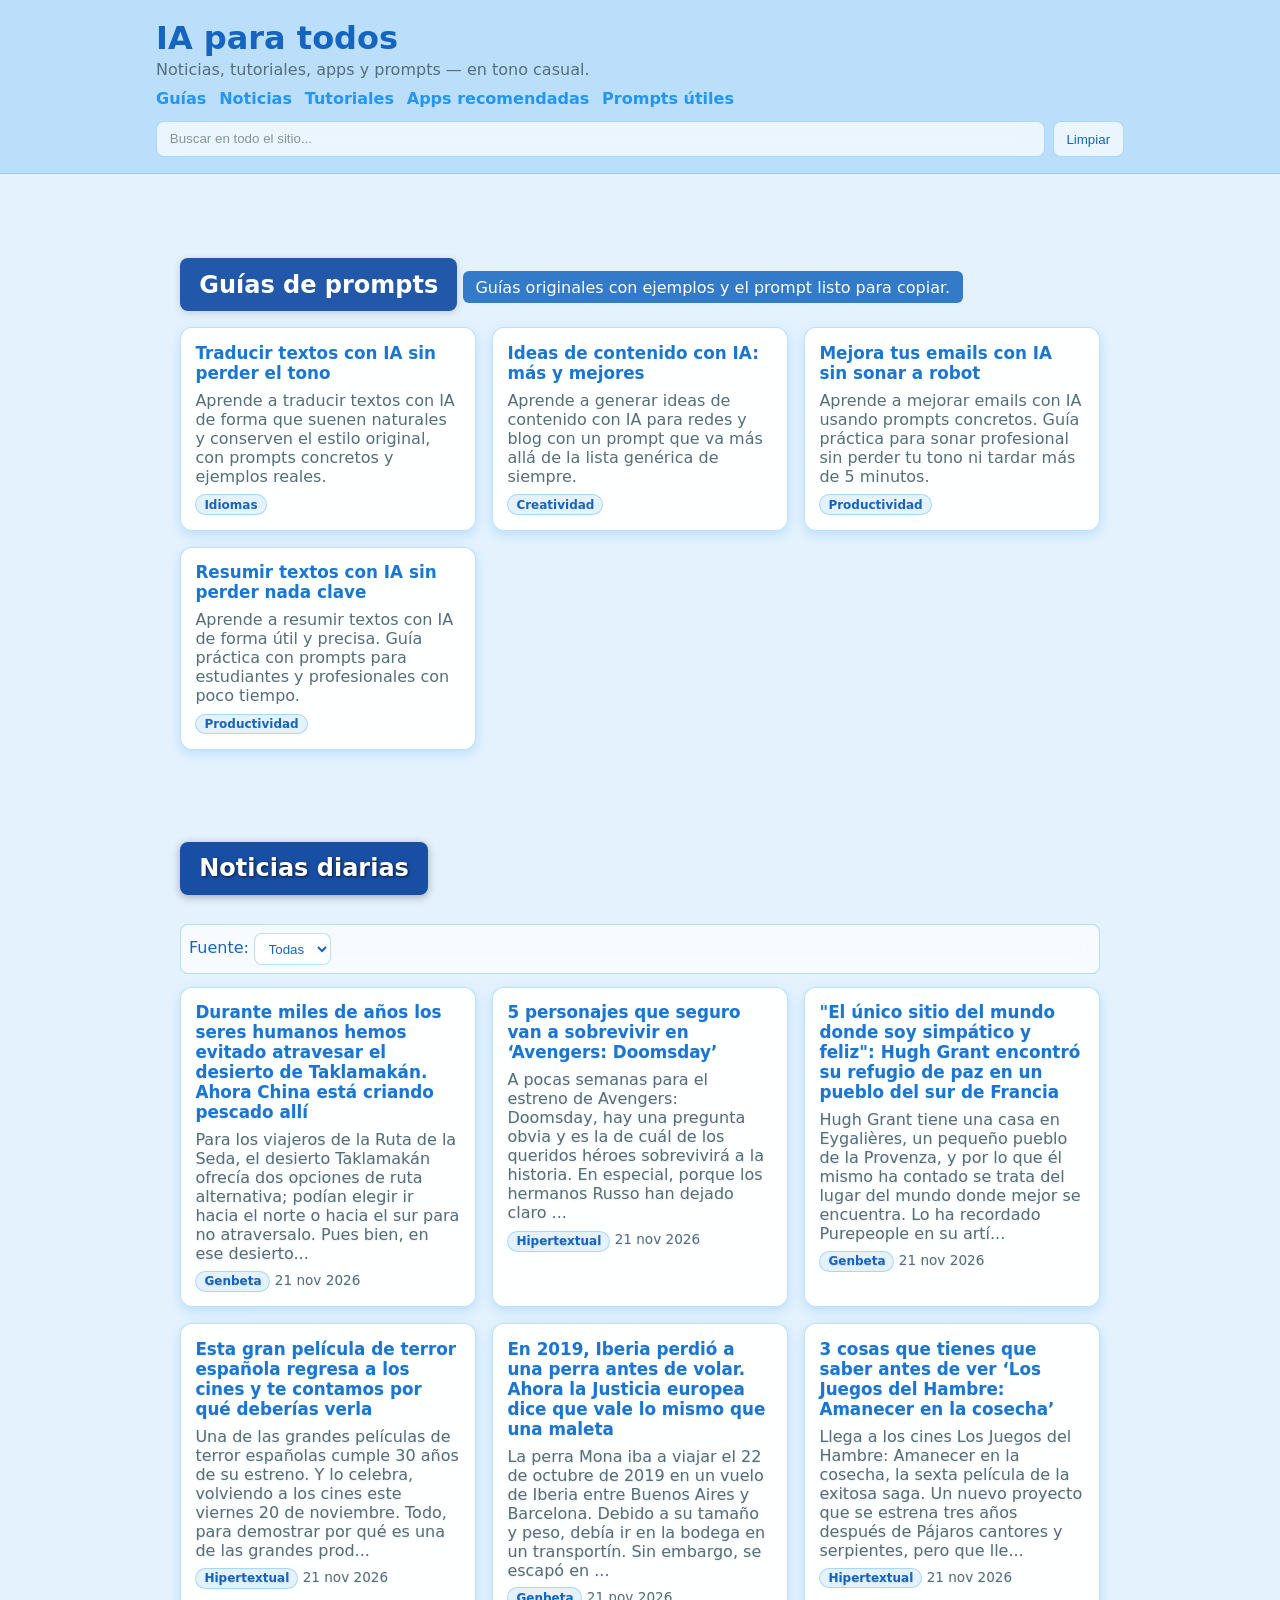
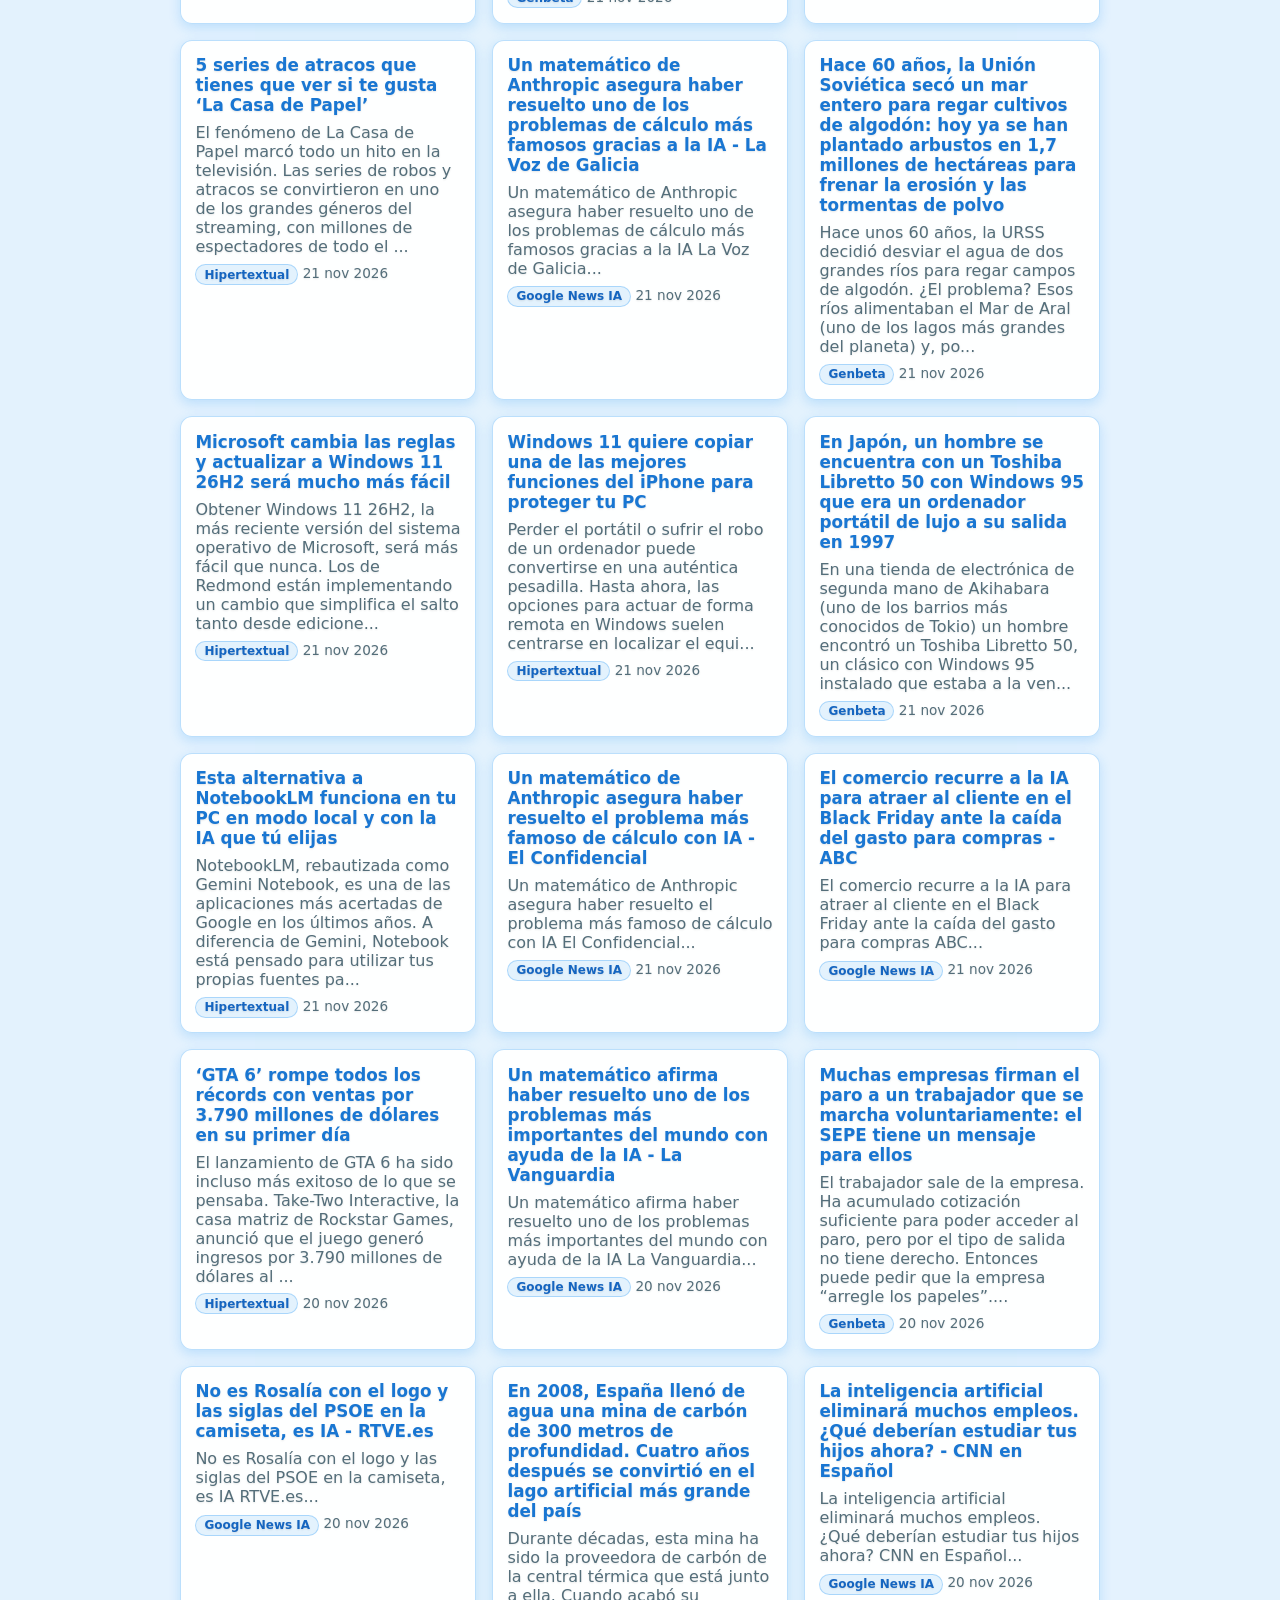
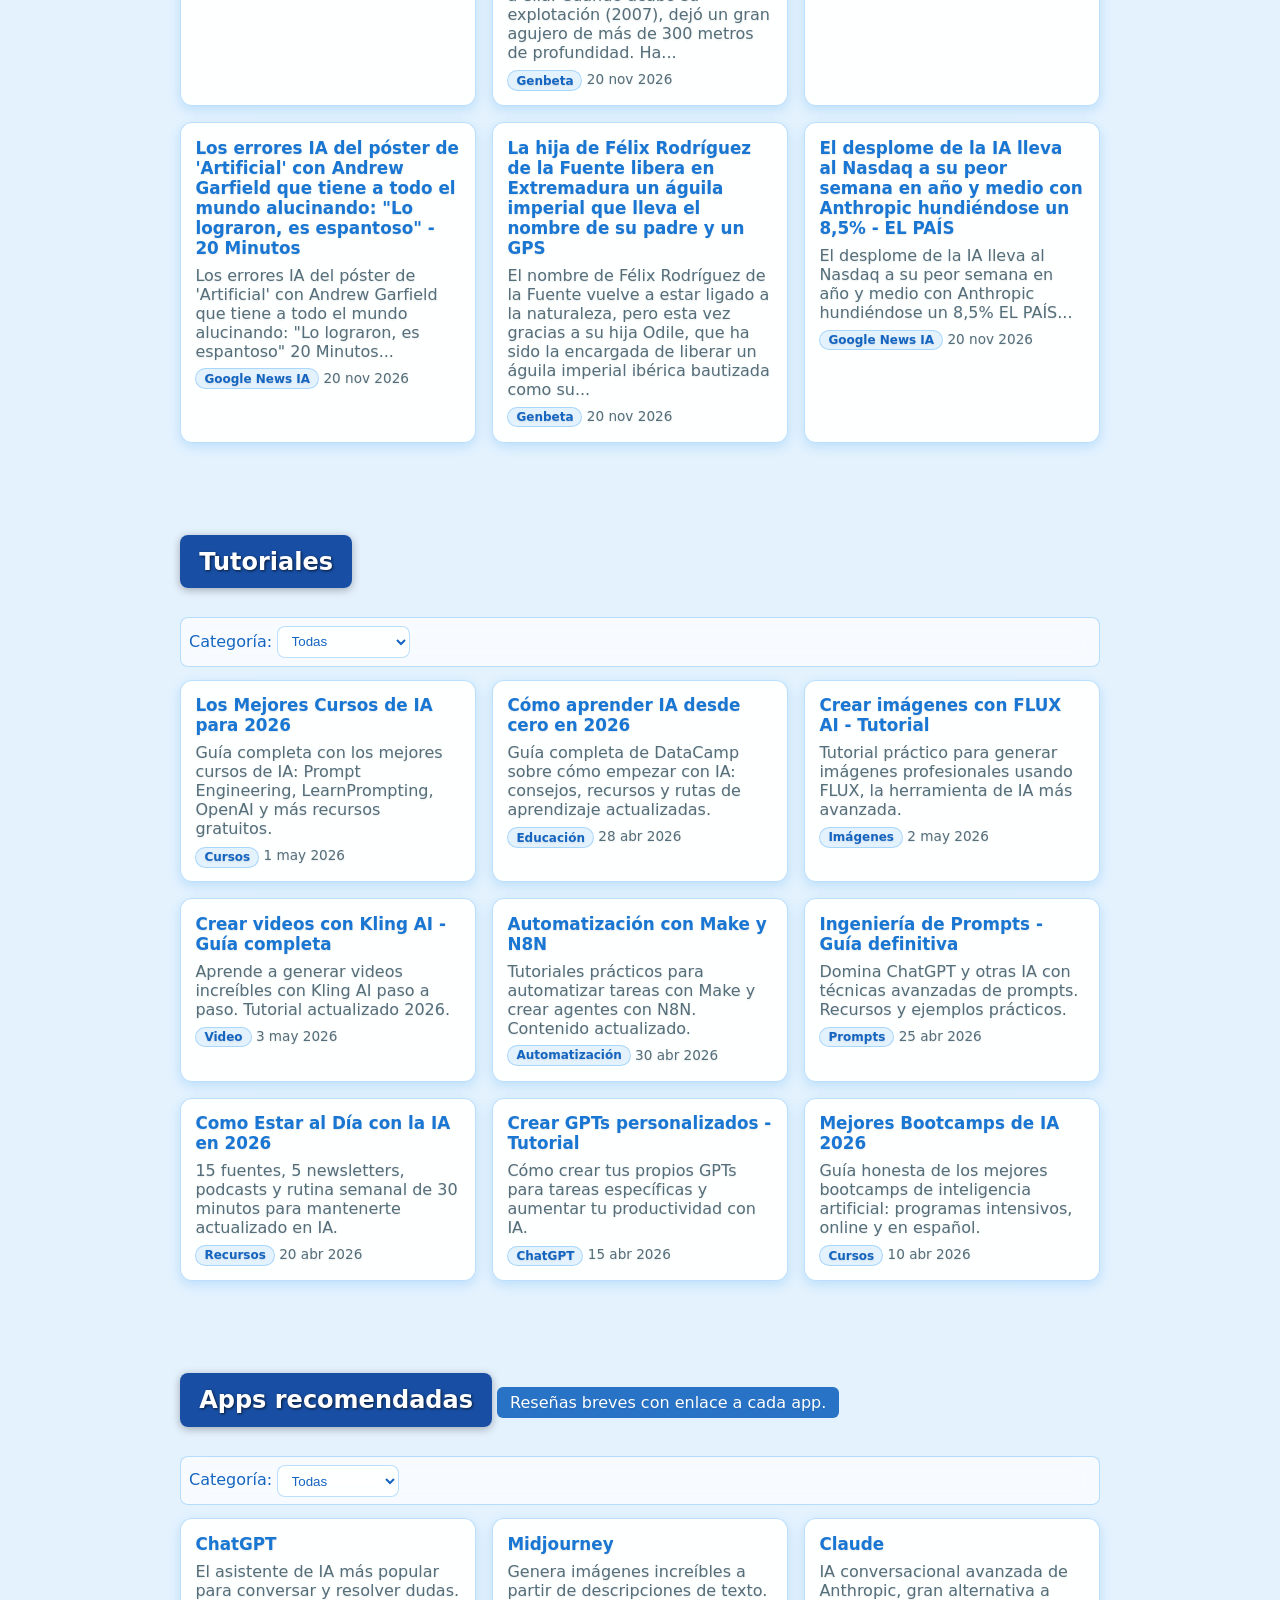
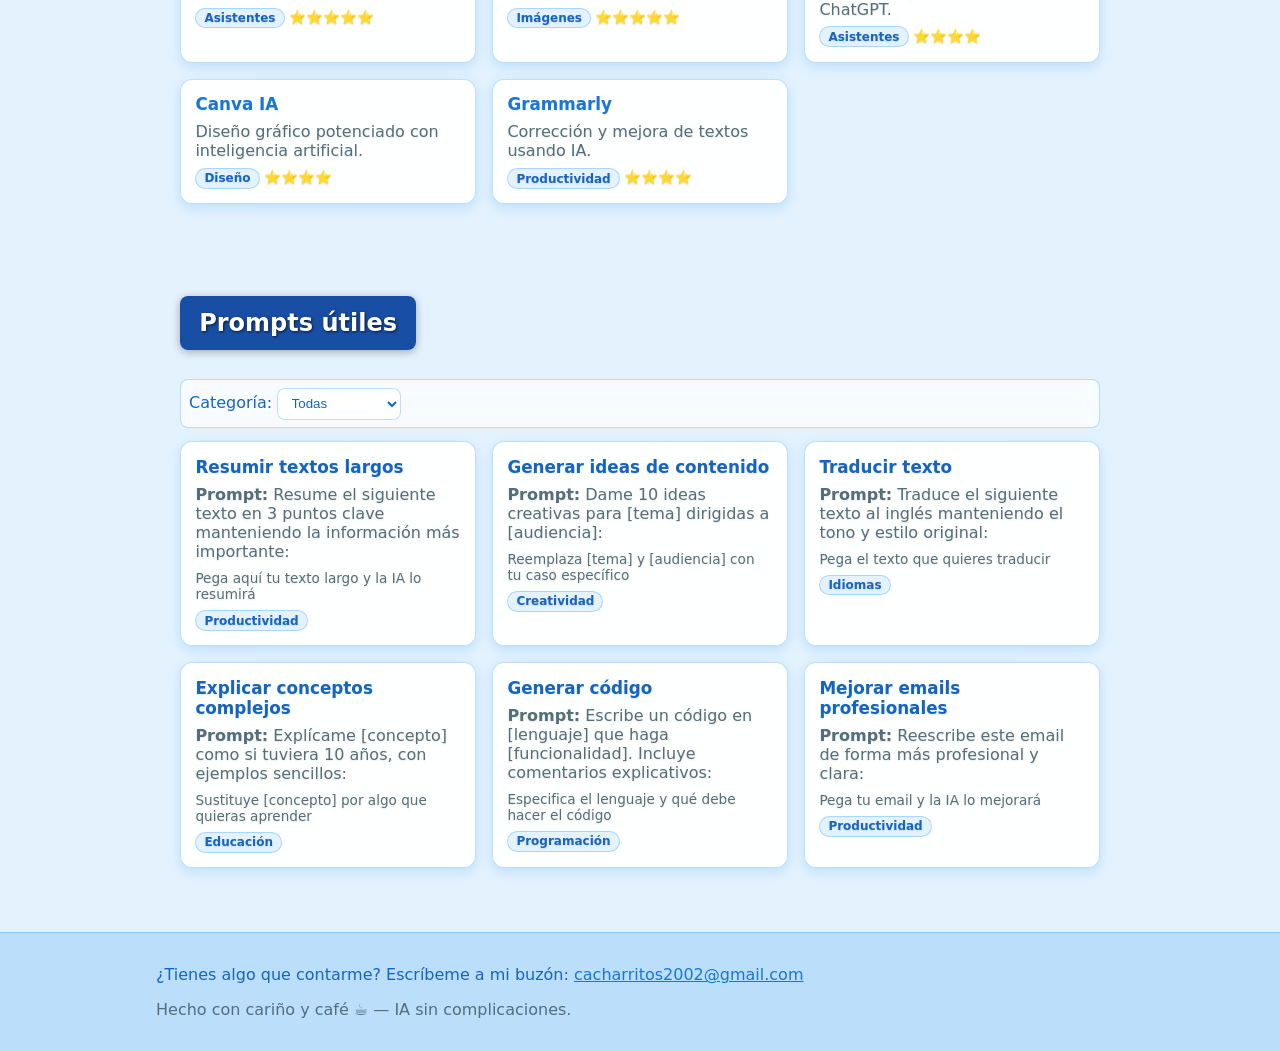
==== index.html @ 6cb1ea9c "Nueva guía: Traducir textos con IA sin perder el tono" ====
<!doctype html>
<html lang="es">
<head>
  <!-- Google Tag Manager -->
<script>(function(w,d,s,l,i){w[l]=w[l]||[];w[l].push({'gtm.start':
new Date().getTime(),event:'gtm.js'});var f=d.getElementsByTagName(s)[0],
j=d.createElement(s),dl=l!='dataLayer'?'&l='+l:'';j.async=true;j.src=
'https://www.googletagmanager.com/gtm.js?id='+i+dl;f.parentNode.insertBefore(j,f);
})(window,document,'script','dataLayer','GTM-KPVZG4K6');</script>
<!-- End Google Tag Manager -->
  <meta charset="utf-8" />
  <meta name="viewport" content="width=device-width, initial-scale=1" />
  <title>IA para todos - Blog de Inteligencia Artificial en Español</title>
  <meta name="description" content="Blog casual sobre inteligencia artificial: noticias diarias, tutoriales, apps recomendadas y prompts útiles." />
  
  <!-- Google Search Console Verification -->
  <meta name="google-site-verification" content="1O-IidhhVSYSEeV0llSPJgWtnR8bxfCqAcCt4KDGb24" />
  
  <!-- SEO Meta Tags -->
  <meta name="keywords" content="inteligencia artificial, IA, ChatGPT, tutoriales IA, noticias AI, prompts, machine learning, apps IA" />
  <meta name="author" content="IA para todos" />
  <meta name="robots" content="index, follow" />
  <link rel="canonical" href="https://iaforall.netlify.app/" />
  
  <!-- Structured Data (Schema.org) -->
  <script type="application/ld+json">
  {
    "@context": "https://schema.org",
    "@type": "Blog",
    "name": "IA para todos",
    "description": "Blog sobre inteligencia artificial con noticias diarias, tutoriales, apps recomendadas y prompts útiles.",
    "url": "https://iaforall.netlify.app/",
    "publisher": {
      "@type": "Organization",
      "name": "IA para todos"
    },
    "inLanguage": "es"
  }
  </script>
  
  <!-- Preconnect to external resources -->
  <link rel="preconnect" href="https://api.rss2json.com" />
  <link rel="preconnect" href="https://images.unsplash.com" />
  
  <!-- Open Graph / Facebook -->
  <meta property="og:type" content="website" />
  <meta property="og:url" content="https://iaforall.netlify.app/" />
  <meta property="og:title" content="IA para todos - Blog sobre Inteligencia Artificial" />
  <meta property="og:description" content="Noticias diarias, tutoriales, apps recomendadas y prompts útiles sobre IA. Todo en un tono casual y fácil de entender." />
  <meta property="og:image" content="https://iaforall.netlify.app/og-image.jpg" />
  <meta property="og:locale" content="es_ES" />
  <meta property="og:site_name" content="IA para todos" />
  
  <!-- Twitter -->
  <meta name="twitter:card" content="summary_large_image" />
  <meta name="twitter:url" content="https://iaforall.netlify.app/" />
  <meta name="twitter:title" content="IA para todos - Blog sobre Inteligencia Artificial" />
  <meta name="twitter:description" content="Noticias diarias, tutoriales, apps recomendadas y prompts útiles sobre IA. Todo en un tono casual y fácil de entender." />
  <meta name="twitter:image" content="https://iaforall.netlify.app/og-image.jpg" />
  
  <!-- Favicon -->
  <link rel="icon" type="image/svg+xml" href="data:image/svg+xml,<svg xmlns='http://www.w3.org/2000/svg' viewBox='0 0 100 100'><text y='.9em' font-size='90'>🤖</text></svg>" />
  
  <!-- Sitemap -->
  <link rel="sitemap" type="application/xml" href="/sitemap.xml" />
  
  <link rel="stylesheet" href="styles.css" />
  <!-- GUIAS:STYLE -->
  <style>
    #guias { padding: 1.5rem; border-radius: 12px; background: rgba(227, 242, 253, 0.85); }
    #guias h2 { position: relative; z-index: 2; margin-bottom: 1rem; }
    #guias .section-note { position: relative; z-index: 3; }
    #guias .card-list { position: relative; z-index: 3; }
    #guias .card { background: rgba(255, 255, 255, 0.95); border: 1px solid rgba(33, 150, 243, 0.3); box-shadow: 0 4px 12px rgba(33, 150, 243, 0.2); border-radius: 12px; padding: 0.9rem; display: flex; flex-direction: column; gap: 0.4rem; }
    #guias .card h3 { margin: 0; font-size: 1.05rem; }
    #guias .card p { margin: 0.1rem 0; color: var(--muted); }
    #guias .card a { color: var(--link); text-decoration: none; }
    #guias .card a:hover { text-decoration: underline; }
  </style>
</head>
<body>
  <!-- Google Tag Manager (noscript) -->
<noscript><iframe src="https://www.googletagmanager.com/ns.html?id=GTM-KPVZG4K6"
height="0" width="0" style="display:none;visibility:hidden"></iframe></noscript>
<!-- End Google Tag Manager (noscript) -->
  <header class="site-header">
    <div class="container">
      <h1>IA para todos</h1>
      <p class="tagline">Noticias, tutoriales, apps y prompts — en tono casual.</p>
      <nav class="nav">
        <!-- GUIAS_NAV:START -->
<a href="#guias">Guías</a>
        <!-- GUIAS_NAV:END -->
        <a href="#noticias">Noticias</a>
        <a href="#tutoriales">Tutoriales</a>
        <a href="#apps">Apps recomendadas</a>
        <a href="#prompts">Prompts útiles</a>
      </nav>
      <div class="tools">
        <input id="searchInput" type="search" placeholder="Buscar en todo el sitio..." aria-label="Buscar" />
        <button id="clearSearch" title="Limpiar búsqueda">Limpiar</button>
      </div>
    </div>
  </header>

  <main class="container" itemscope itemtype="https://schema.org/Blog">
    <!-- GUIAS:START -->
    <section id="guias" aria-labelledby="guias-title">
      <h2 id="guias-title">Guías de prompts</h2>
      <p class="section-note">Guías originales con ejemplos y el prompt listo para copiar.</p>
      <ul id="guiasList" class="card-list">
        <li class="card">
          <h3><a href="/prompts/traducir-textos-con-ia-manteniendo-el-tono/">Traducir textos con IA sin perder el tono</a></h3>
          <p>Aprende a traducir textos con IA de forma que suenen naturales y conserven el estilo original, con prompts concretos y ejemplos reales.</p>
          <div class="meta"><span class="badge">Idiomas</span></div>
        </li>
        <li class="card">
          <h3><a href="/prompts/ideas-de-contenido-con-ia/">Ideas de contenido con IA: más y mejores</a></h3>
          <p>Aprende a generar ideas de contenido con IA para redes y blog con un prompt que va más allá de la lista genérica de siempre.</p>
          <div class="meta"><span class="badge">Creatividad</span></div>
        </li>
        <li class="card">
          <h3><a href="/prompts/mejorar-emails-profesionales-con-ia/">Mejora tus emails con IA sin sonar a robot</a></h3>
          <p>Aprende a mejorar emails con IA usando prompts concretos. Guía práctica para sonar profesional sin perder tu tono ni tardar más de 5 minutos.</p>
          <div class="meta"><span class="badge">Productividad</span></div>
        </li>
        <li class="card">
          <h3><a href="/prompts/resumir-textos-largos-con-ia/">Resumir textos con IA sin perder nada clave</a></h3>
          <p>Aprende a resumir textos con IA de forma útil y precisa. Guía práctica con prompts para estudiantes y profesionales con poco tiempo.</p>
          <div class="meta"><span class="badge">Productividad</span></div>
        </li>
      </ul>
    </section>
    <!-- GUIAS:END -->
    <section id="noticias" aria-labelledby="news-title" itemprop="blogPost" itemscope itemtype="https://schema.org/BlogPosting">
      <h2 id="news-title" itemprop="name">Noticias diarias</h2>
      <div class="filters">
        <label>
          Fuente:
          <select id="newsSourceFilter">
            <option value="">Todas</option>
          </select>
        </label>
      </div>
      <ul id="newsList" class="card-list" aria-live="polite" itemprop="articleBody">
        <!-- PRERENDER:news:START -->
        <li class="card">
          <h3><a href="https://www.genbeta.com/internacional/durante-miles-anos-seres-humanos-hemos-evitado-atravesar-desierto-taklamakan-ahora-china-esta-criando-pescado-alli" target="_blank" rel="noopener">Durante miles de años los seres humanos hemos evitado atravesar el desierto de Taklamakán. Ahora China está criando pescado allí </a></h3>
          <p>Para los viajeros de la Ruta de la Seda, el desierto Taklamakán ofrecía dos opciones de ruta alternativa; podían elegir ir hacia el norte o hacia el sur para no atraversalo. Pues bien, en ese desierto...</p>
          <div class="meta">
            <span class="badge">Genbeta</span>
            <time datetime="2026-11-21T14:00:30.000Z">21 nov 2026</time>
          </div>
        </li>
        <li class="card">
          <h3><a href="https://hipertextual.com/cine-television/5-personajes-que-seguro-van-a-sobrevivir-en-avengers-doomsday/" target="_blank" rel="noopener">5 personajes que seguro van a sobrevivir en ‘Avengers: Doomsday’</a></h3>
          <p>A pocas semanas para el estreno de Avengers: Doomsday, hay una pregunta obvia y es la de cuál de los queridos héroes sobrevivirá a la historia. En especial, porque los hermanos Russo han dejado claro ...</p>
          <div class="meta">
            <span class="badge">Hipertextual</span>
            <time datetime="2026-11-21T14:00:00.000Z">21 nov 2026</time>
          </div>
        </li>
        <li class="card">
          <h3><a href="https://www.genbeta.com/actualidad/unico-sitio-mundo-donde-soy-simpatico-feliz-hugh-grant-encontro-su-refugio-paz-pueblo-sur-francia" target="_blank" rel="noopener">&quot;El único sitio del mundo donde soy simpático y feliz&quot;: Hugh Grant encontró su refugio de paz en un pueblo del sur de Francia </a></h3>
          <p>Hugh Grant tiene una casa en Eygalières, un pequeño pueblo de la Provenza, y por lo que él mismo ha contado se trata del lugar del mundo donde mejor se encuentra. Lo ha recordado Purepeople en su artí...</p>
          <div class="meta">
            <span class="badge">Genbeta</span>
            <time datetime="2026-11-21T13:00:30.000Z">21 nov 2026</time>
          </div>
        </li>
        <li class="card">
          <h3><a href="https://hipertextual.com/cine-television/esta-gran-pelicula-de-terror-espanola-regresa-a-los-cines-y-te-contamos-por-que-deberias-verla/" target="_blank" rel="noopener">Esta gran película de terror española regresa a los cines y te contamos por qué deberías verla</a></h3>
          <p>Una de las grandes películas de terror españolas cumple 30 años de su estreno. Y lo celebra, volviendo a los cines este viernes 20 de noviembre. Todo, para demostrar por qué es una de las grandes prod...</p>
          <div class="meta">
            <span class="badge">Hipertextual</span>
            <time datetime="2026-11-21T13:00:00.000Z">21 nov 2026</time>
          </div>
        </li>
        <li class="card">
          <h3><a href="https://www.genbeta.com/espana/2019-iberia-perdio-a-perra-antes-volar-ahora-justicia-europea-dice-que-vale-maleta" target="_blank" rel="noopener">En 2019, Iberia perdió a una perra antes de volar. Ahora la Justicia europea dice que vale lo mismo que una maleta </a></h3>
          <p>La perra Mona iba a viajar el 22 de octubre de 2019 en un vuelo de Iberia entre Buenos Aires y Barcelona. Debido a su tamaño y peso, debía ir en la bodega en un transportín. Sin embargo, se escapó en ...</p>
          <div class="meta">
            <span class="badge">Genbeta</span>
            <time datetime="2026-11-21T12:00:27.000Z">21 nov 2026</time>
          </div>
        </li>
        <li class="card">
          <h3><a href="https://hipertextual.com/cine-television/3-cosas-que-tienes-que-saber-antes-de-ver-los-juegos-del-hambre-amanecer-en-la-cosecha/" target="_blank" rel="noopener">3 cosas que tienes que saber antes de ver ‘Los Juegos del Hambre: Amanecer en la cosecha’</a></h3>
          <p>Llega a los cines Los Juegos del Hambre: Amanecer en la cosecha, la sexta película de la exitosa saga. Un nuevo proyecto que se estrena tres años después de Pájaros cantores y serpientes, pero que lle...</p>
          <div class="meta">
            <span class="badge">Hipertextual</span>
            <time datetime="2026-11-21T12:00:00.000Z">21 nov 2026</time>
          </div>
        </li>
        <li class="card">
          <h3><a href="https://hipertextual.com/cine-television/5-series-de-atracos-que-tienes-que-ver-si-te-gusta-la-casa-de-papel/" target="_blank" rel="noopener">5 series de atracos que tienes que ver si te gusta ‘La Casa de Papel’</a></h3>
          <p>El fenómeno de La Casa de Papel marcó todo un hito en la televisión. Las series de robos y atracos se convirtieron en uno de los grandes géneros del streaming, con millones de espectadores de todo el ...</p>
          <div class="meta">
            <span class="badge">Hipertextual</span>
            <time datetime="2026-11-21T11:00:00.000Z">21 nov 2026</time>
          </div>
        </li>
        <li class="card">
          <h3><a href="https://news.google.com/rss/articles/[base64]?oc=5" target="_blank" rel="noopener">Un matemático de Anthropic asegura haber resuelto uno de los problemas de cálculo más famosos gracias a la IA - La Voz de Galicia</a></h3>
          <p>Un matemático de Anthropic asegura haber resuelto uno de los problemas de cálculo más famosos gracias a la IA La Voz de Galicia...</p>
          <div class="meta">
            <span class="badge">Google News IA</span>
            <time datetime="2026-11-21T10:12:58.000Z">21 nov 2026</time>
          </div>
        </li>
        <li class="card">
          <h3><a href="https://www.genbeta.com/actualidad/hace-60-anos-union-sovietica-seco-mar-entero-para-regar-cultivos-algodon-hoy-se-han-plantado-arbustos-1-7-millones-hectareas-para-frenar-erosion-tormentas-polvo" target="_blank" rel="noopener">Hace 60 años, la Unión Soviética secó un mar entero para regar cultivos de algodón: hoy ya se han plantado arbustos en 1,7 millones de hectáreas para frenar la erosión y las tormentas de polvo </a></h3>
          <p>Hace unos 60 años, la URSS decidió desviar el agua de dos grandes ríos para regar campos de algodón. ¿El problema? Esos ríos alimentaban el Mar de Aral (uno de los lagos más grandes del planeta) y, po...</p>
          <div class="meta">
            <span class="badge">Genbeta</span>
            <time datetime="2026-11-21T10:02:22.000Z">21 nov 2026</time>
          </div>
        </li>
        <li class="card">
          <h3><a href="https://hipertextual.com/software/actualizar-windows-11-26h2-mucho-mas-facil/" target="_blank" rel="noopener">Microsoft cambia las reglas y actualizar a Windows 11 26H2 será mucho más fácil</a></h3>
          <p>Obtener Windows 11 26H2, la más reciente versión del sistema operativo de Microsoft, será más fácil que nunca. Los de Redmond están implementando un cambio que simplifica el salto tanto desde edicione...</p>
          <div class="meta">
            <span class="badge">Hipertextual</span>
            <time datetime="2026-11-21T10:00:00.000Z">21 nov 2026</time>
          </div>
        </li>
        <li class="card">
          <h3><a href="https://hipertextual.com/software/windows-11-copia-funcion-iphone-bloqueo-remoto-pc/" target="_blank" rel="noopener">Windows 11 quiere copiar una de las mejores funciones del iPhone para proteger tu PC</a></h3>
          <p>Perder el portátil o sufrir el robo de un ordenador puede convertirse en una auténtica pesadilla. Hasta ahora, las opciones para actuar de forma remota en Windows suelen centrarse en localizar el equi...</p>
          <div class="meta">
            <span class="badge">Hipertextual</span>
            <time datetime="2026-11-21T09:00:00.000Z">21 nov 2026</time>
          </div>
        </li>
        <li class="card">
          <h3><a href="https://www.genbeta.com/windows/japon-hombre-se-encuentra-toshiba-libretto-50-windows-95-que-era-ordenador-portatil-lujo-a-su-salida-1997-1" target="_blank" rel="noopener">En Japón, un hombre se encuentra con un Toshiba Libretto 50 con Windows 95 que era un ordenador portátil de lujo a su salida en 1997 </a></h3>
          <p>En una tienda de electrónica de segunda mano de Akihabara (uno de los barrios más conocidos de Tokio) un hombre encontró un Toshiba Libretto 50, un clásico con Windows 95 instalado que estaba a la ven...</p>
          <div class="meta">
            <span class="badge">Genbeta</span>
            <time datetime="2026-11-21T08:00:26.000Z">21 nov 2026</time>
          </div>
        </li>
        <li class="card">
          <h3><a href="https://hipertextual.com/guias/surfsense-alternativa-modelos-ia-gemini-notebook-notebooklm/" target="_blank" rel="noopener">Esta alternativa a NotebookLM funciona en tu PC en modo local y con la IA que tú elijas</a></h3>
          <p>NotebookLM, rebautizada como Gemini Notebook, es una de las aplicaciones más acertadas de Google en los últimos años. A diferencia de Gemini, Notebook está pensado para utilizar tus propias fuentes pa...</p>
          <div class="meta">
            <span class="badge">Hipertextual</span>
            <time datetime="2026-11-21T08:00:00.000Z">21 nov 2026</time>
          </div>
        </li>
        <li class="card">
          <h3><a href="https://news.google.com/rss/articles/[base64]?oc=5" target="_blank" rel="noopener">Un matemático de Anthropic asegura haber resuelto el problema más famoso de cálculo con IA - El Confidencial</a></h3>
          <p>Un matemático de Anthropic asegura haber resuelto el problema más famoso de cálculo con IA El Confidencial...</p>
          <div class="meta">
            <span class="badge">Google News IA</span>
            <time datetime="2026-11-21T06:24:00.000Z">21 nov 2026</time>
          </div>
        </li>
        <li class="card">
          <h3><a href="https://news.google.com/rss/articles/[base64]?oc=5" target="_blank" rel="noopener">El comercio recurre a la IA para atraer al cliente en el Black Friday ante la caída del gasto para compras - ABC</a></h3>
          <p>El comercio recurre a la IA para atraer al cliente en el Black Friday ante la caída del gasto para compras ABC...</p>
          <div class="meta">
            <span class="badge">Google News IA</span>
            <time datetime="2026-11-21T01:19:42.000Z">21 nov 2026</time>
          </div>
        </li>
        <li class="card">
          <h3><a href="https://hipertextual.com/videojuegos/cifras-oficiales-ventas-gta-6/" target="_blank" rel="noopener">‘GTA 6’ rompe todos los récords con ventas por 3.790 millones de dólares en su primer día</a></h3>
          <p>El lanzamiento de GTA 6 ha sido incluso más exitoso de lo que se pensaba. Take-Two Interactive, la casa matriz de Rockstar Games, anunció que el juego generó ingresos por 3.790 millones de dólares al ...</p>
          <div class="meta">
            <span class="badge">Hipertextual</span>
            <time datetime="2026-11-20T20:29:01.000Z">20 nov 2026</time>
          </div>
        </li>
        <li class="card">
          <h3><a href="https://news.google.com/rss/articles/[base64]?oc=5" target="_blank" rel="noopener">Un matemático afirma haber resuelto uno de los problemas más importantes del mundo con ayuda de la IA - La Vanguardia</a></h3>
          <p>Un matemático afirma haber resuelto uno de los problemas más importantes del mundo con ayuda de la IA La Vanguardia...</p>
          <div class="meta">
            <span class="badge">Google News IA</span>
            <time datetime="2026-11-20T19:04:51.000Z">20 nov 2026</time>
          </div>
        </li>
        <li class="card">
          <h3><a href="https://www.genbeta.com/laboral/muchas-empresas-firman-paro-a-trabajador-que-se-marcha-voluntariamente-sepe-tiene-mensaje-para-ellos" target="_blank" rel="noopener">Muchas empresas firman el paro a un trabajador que se marcha voluntariamente: el SEPE tiene un mensaje para ellos </a></h3>
          <p>El trabajador sale de la empresa. Ha acumulado cotización suficiente para poder acceder al paro, pero por el tipo de salida no tiene derecho. Entonces puede pedir que la empresa “arregle los papeles”....</p>
          <div class="meta">
            <span class="badge">Genbeta</span>
            <time datetime="2026-11-20T19:00:26.000Z">20 nov 2026</time>
          </div>
        </li>
        <li class="card">
          <h3><a href="https://news.google.com/rss/articles/[base64]?oc=5" target="_blank" rel="noopener">No es Rosalía con el logo y las siglas del PSOE en la camiseta, es IA - RTVE.es</a></h3>
          <p>No es Rosalía con el logo y las siglas del PSOE en la camiseta, es IA RTVE.es...</p>
          <div class="meta">
            <span class="badge">Google News IA</span>
            <time datetime="2026-11-20T17:07:15.000Z">20 nov 2026</time>
          </div>
        </li>
        <li class="card">
          <h3><a href="https://www.genbeta.com/espana/2008-espana-lleno-agua-mina-carbon-300-metros-profundidad-cuatro-anos-despues-se-convirtio-lago-artificial-grande-pais" target="_blank" rel="noopener">En 2008, España llenó de agua una mina de carbón de 300 metros de profundidad. Cuatro años después se convirtió en el lago artificial más grande del país </a></h3>
          <p>Durante décadas, esta mina ha sido la proveedora de carbón de la central térmica que está junto a ella. Cuando acabó su explotación (2007), dejó un gran agujero de más de 300 metros de profundidad. Ha...</p>
          <div class="meta">
            <span class="badge">Genbeta</span>
            <time datetime="2026-11-20T16:00:27.000Z">20 nov 2026</time>
          </div>
        </li>
        <li class="card">
          <h3><a href="https://news.google.com/rss/articles/[base64]?oc=5" target="_blank" rel="noopener">La inteligencia artificial eliminará muchos empleos. ¿Qué deberían estudiar tus hijos ahora? - CNN en Español</a></h3>
          <p>La inteligencia artificial eliminará muchos empleos. ¿Qué deberían estudiar tus hijos ahora? CNN en Español...</p>
          <div class="meta">
            <span class="badge">Google News IA</span>
            <time datetime="2026-11-20T15:53:00.000Z">20 nov 2026</time>
          </div>
        </li>
        <li class="card">
          <h3><a href="https://news.google.com/rss/articles/[base64]?oc=5" target="_blank" rel="noopener">Los errores IA del póster de 'Artificial' con Andrew Garfield que tiene a todo el mundo alucinando: &quot;Lo lograron, es espantoso&quot; - 20 Minutos</a></h3>
          <p>Los errores IA del póster de 'Artificial' con Andrew Garfield que tiene a todo el mundo alucinando: &quot;Lo lograron, es espantoso&quot; 20 Minutos...</p>
          <div class="meta">
            <span class="badge">Google News IA</span>
            <time datetime="2026-11-20T14:37:08.000Z">20 nov 2026</time>
          </div>
        </li>
        <li class="card">
          <h3><a href="https://www.genbeta.com/actualidad/hija-felix-rodriguez-fuente-libera-extremadura-aguila-imperial-que-lleva-nombre-su-padre-gps" target="_blank" rel="noopener">La hija de Félix Rodríguez de la Fuente libera en Extremadura un águila imperial que lleva el nombre de su padre y un GPS </a></h3>
          <p>El nombre de Félix Rodríguez de la Fuente vuelve a estar ligado a la naturaleza, pero esta vez gracias a su hija Odile, que ha sido la encargada de liberar un águila imperial ibérica bautizada como su...</p>
          <div class="meta">
            <span class="badge">Genbeta</span>
            <time datetime="2026-11-20T14:00:29.000Z">20 nov 2026</time>
          </div>
        </li>
        <li class="card">
          <h3><a href="https://news.google.com/rss/articles/[base64]?oc=5" target="_blank" rel="noopener">El desplome de la IA lleva al Nasdaq a su peor semana en año y medio con Anthropic hundiéndose un 8,5% - EL PAÍS</a></h3>
          <p>El desplome de la IA lleva al Nasdaq a su peor semana en año y medio con Anthropic hundiéndose un 8,5% EL PAÍS...</p>
          <div class="meta">
            <span class="badge">Google News IA</span>
            <time datetime="2026-11-20T13:01:44.000Z">20 nov 2026</time>
          </div>
        </li>
        <!-- PRERENDER:news:END -->
      </ul>
    </section>

    <section id="tutoriales" aria-labelledby="tutorials-title" itemprop="blogPost" itemscope itemtype="https://schema.org/BlogPosting">
      <h2 id="tutorials-title" itemprop="name">Tutoriales</h2>
      <div class="filters">
        <label>
          Categoría:
          <select id="tutorialCategorySelect">
            <option value="">Todas</option>
          </select>
        </label>
      </div>
      <ul id="tutorialsList" class="card-list" itemprop="articleBody">
        <!-- PRERENDER:tutorials:START -->
        <li class="card">
          <h3><a href="https://www.youtube.com/results?search_query=Kling+AI+tutorial+espa%C3%B1ol" target="_blank" rel="noopener">Crear videos con Kling AI - Guía completa</a></h3>
          <p>Aprende a generar videos increíbles con Kling AI paso a paso. Tutorial actualizado 2026.</p>
          <div class="meta">
            <span class="badge">Video</span>
            
            <time datetime="2026-05-03T00:00:00.000Z">3 may 2026</time>
          </div>
        </li>
        <li class="card">
          <h3><a href="https://www.youtube.com/results?search_query=FLUX+AI+tutorial+espa%C3%B1ol+2026" target="_blank" rel="noopener">Crear imágenes con FLUX AI - Tutorial</a></h3>
          <p>Tutorial práctico para generar imágenes profesionales usando FLUX, la herramienta de IA más avanzada.</p>
          <div class="meta">
            <span class="badge">Imágenes</span>
            
            <time datetime="2026-05-02T00:00:00.000Z">2 may 2026</time>
          </div>
        </li>
        <li class="card">
          <h3><a href="https://iamdgarcia.substack.com/p/los-mejores-cursos-de-ia-para-2026" target="_blank" rel="noopener">Los Mejores Cursos de IA para 2026</a></h3>
          <p>Guía completa con los mejores cursos de IA: Prompt Engineering, LearnPrompting, OpenAI y más recursos gratuitos.</p>
          <div class="meta">
            <span class="badge">Cursos</span>
            
            <time datetime="2026-05-01T00:00:00.000Z">1 may 2026</time>
          </div>
        </li>
        <li class="card">
          <h3><a href="https://www.youtube.com/results?search_query=Make+N8N+automatizaci%C3%B3n+IA+tutorial" target="_blank" rel="noopener">Automatización con Make y N8N</a></h3>
          <p>Tutoriales prácticos para automatizar tareas con Make y crear agentes con N8N. Contenido actualizado.</p>
          <div class="meta">
            <span class="badge">Automatización</span>
            
            <time datetime="2026-04-30T00:00:00.000Z">30 abr 2026</time>
          </div>
        </li>
        <li class="card">
          <h3><a href="https://www.datacamp.com/es/blog/how-to-learn-ai" target="_blank" rel="noopener">Cómo aprender IA desde cero en 2026</a></h3>
          <p>Guía completa de DataCamp sobre cómo empezar con IA: consejos, recursos y rutas de aprendizaje actualizadas.</p>
          <div class="meta">
            <span class="badge">Educación</span>
            
            <time datetime="2026-04-28T00:00:00.000Z">28 abr 2026</time>
          </div>
        </li>
        <li class="card">
          <h3><a href="https://www.youtube.com/results?search_query=prompt+engineering+avanzado+ChatGPT+2026" target="_blank" rel="noopener">Ingeniería de Prompts - Guía definitiva</a></h3>
          <p>Domina ChatGPT y otras IA con técnicas avanzadas de prompts. Recursos y ejemplos prácticos.</p>
          <div class="meta">
            <span class="badge">Prompts</span>
            
            <time datetime="2026-04-25T00:00:00.000Z">25 abr 2026</time>
          </div>
        </li>
        <li class="card">
          <h3><a href="https://www.freecodecamp.org/espanol/news/el-manual-de-la-ia-generativa-como-la-genai-impacta-en-los-negocios-y-la-innovacion/" target="_blank" rel="noopener">
                     El Manual de la IA generativa: Cómo la GenAI impacta en los negocios y la innovación 
                </a></h3>
          <p>La aparición de la Inteligencia Artificial Generativa (GenAI) está moldeando y revolucionando el futuro de la gestión de la innovación. Este manual se adentra en la investigación innovadora presentada...</p>
          <div class="meta">
            <span class="badge">
                         inteligencia artificial 
                    </span>
            <span class="badge">freeCodeCamp Español</span>
            <time datetime="2024-10-22T13:58:36.000Z">22 oct 2024</time>
          </div>
        </li>
        <li class="card">
          <h3><a href="https://www.freecodecamp.org/espanol/news/como-usar-github-copilot-para-convertirse-en-un-desarrollador-mas-feliz-y-mas-productivo/" target="_blank" rel="noopener">
                     Cómo usar GitHub Copilot para convertirte en un desarrollador más feliz y más productivo. 
                </a></h3>
          <p>Hay una gran cantidad de herramientas de inteligencia artificial (IA) para desarrolladores en el mercado, pero para mi GitHub Copilot se diferencia del resto por su usabilidad, integración limpia al I...</p>
          <div class="meta">
            <span class="badge">
                         inteligencia artificial 
                    </span>
            <span class="badge">freeCodeCamp Español</span>
            <time datetime="2024-03-29T00:44:18.000Z">29 mar 2024</time>
          </div>
        </li>
        <li class="card">
          <h3><a href="https://www.freecodecamp.org/espanol/news/como-construir-un-discord-ai-chatbot-que-habla-como-tu-personaje-favorito/" target="_blank" rel="noopener">
                     Cómo construir un chatbot de Discord con AI que hable como tu personaje favorito 
                </a></h3>
          <p>¿Te gustaría hablar con un chatbot que hable como tu personaje favorito, ficticio o no? ¡Construyamos uno! En caso de que hayas visto mi tutorial anterior sobre este tema, quédese conmigo, ya que esta...</p>
          <div class="meta">
            <span class="badge">
                         inteligencia artificial 
                    </span>
            <span class="badge">freeCodeCamp Español</span>
            <time datetime="2023-05-05T18:36:54.000Z">5 may 2023</time>
          </div>
        </li>
        <!-- PRERENDER:tutorials:END -->
      </ul>
    </section>

    <section id="apps" aria-labelledby="apps-title" itemprop="blogPost" itemscope itemtype="https://schema.org/BlogPosting">
      <h2 id="apps-title" itemprop="name">Apps recomendadas</h2>
      <p class="section-note" itemprop="description">Reseñas breves con enlace a cada app.</p>
      <div class="filters">
        <label>
          Categoría:
          <select id="appCategorySelect">
            <option value="">Todas</option>
          </select>
        </label>
      </div>
      <ul id="appsList" class="card-list" itemprop="articleBody">
        <!-- PRERENDER:apps:START -->
        <li class="card">
          <h3><a href="https://chat.openai.com" target="_blank" rel="noopener">ChatGPT</a></h3>
          <p>El asistente de IA más popular para conversar y resolver dudas.</p>
          <div class="meta">
            <span class="badge">Asistentes</span>
            <span>⭐⭐⭐⭐⭐</span>
          </div>
        </li>
        <li class="card">
          <h3><a href="https://www.midjourney.com" target="_blank" rel="noopener">Midjourney</a></h3>
          <p>Genera imágenes increíbles a partir de descripciones de texto.</p>
          <div class="meta">
            <span class="badge">Imágenes</span>
            <span>⭐⭐⭐⭐⭐</span>
          </div>
        </li>
        <li class="card">
          <h3><a href="https://claude.ai" target="_blank" rel="noopener">Claude</a></h3>
          <p>IA conversacional avanzada de Anthropic, gran alternativa a ChatGPT.</p>
          <div class="meta">
            <span class="badge">Asistentes</span>
            <span>⭐⭐⭐⭐</span>
          </div>
        </li>
        <li class="card">
          <h3><a href="https://www.canva.com" target="_blank" rel="noopener">Canva IA</a></h3>
          <p>Diseño gráfico potenciado con inteligencia artificial.</p>
          <div class="meta">
            <span class="badge">Diseño</span>
            <span>⭐⭐⭐⭐</span>
          </div>
        </li>
        <li class="card">
          <h3><a href="https://www.grammarly.com" target="_blank" rel="noopener">Grammarly</a></h3>
          <p>Corrección y mejora de textos usando IA.</p>
          <div class="meta">
            <span class="badge">Productividad</span>
            <span>⭐⭐⭐⭐</span>
          </div>
        </li>
        <!-- PRERENDER:apps:END -->
      </ul>
    </section>

    <section id="prompts" aria-labelledby="prompts-title" itemprop="blogPost" itemscope itemtype="https://schema.org/BlogPosting">
      <h2 id="prompts-title" itemprop="name">Prompts útiles</h2>
      <div class="filters">
        <label>
          Categoría:
          <select id="promptCategorySelect">
            <option value="">Todas</option>
          </select>
        </label>
      </div>
      <ul id="promptsList" class="card-list" itemprop="articleBody">
        <!-- PRERENDER:prompts:START -->
        <li class="card">
          <h3>Resumir textos largos</h3>
          <p><strong>Prompt:</strong> Resume el siguiente texto en 3 puntos clave manteniendo la información más importante:</p>
          <p class="meta">Pega aquí tu texto largo y la IA lo resumirá</p>
          <div class="meta">
            <span class="badge">Productividad</span>
          </div>
        </li>
        <li class="card">
          <h3>Generar ideas de contenido</h3>
          <p><strong>Prompt:</strong> Dame 10 ideas creativas para [tema] dirigidas a [audiencia]:</p>
          <p class="meta">Reemplaza [tema] y [audiencia] con tu caso específico</p>
          <div class="meta">
            <span class="badge">Creatividad</span>
          </div>
        </li>
        <li class="card">
          <h3>Traducir texto</h3>
          <p><strong>Prompt:</strong> Traduce el siguiente texto al inglés manteniendo el tono y estilo original:</p>
          <p class="meta">Pega el texto que quieres traducir</p>
          <div class="meta">
            <span class="badge">Idiomas</span>
          </div>
        </li>
        <li class="card">
          <h3>Explicar conceptos complejos</h3>
          <p><strong>Prompt:</strong> Explícame [concepto] como si tuviera 10 años, con ejemplos sencillos:</p>
          <p class="meta">Sustituye [concepto] por algo que quieras aprender</p>
          <div class="meta">
            <span class="badge">Educación</span>
          </div>
        </li>
        <li class="card">
          <h3>Generar código</h3>
          <p><strong>Prompt:</strong> Escribe un código en [lenguaje] que haga [funcionalidad]. Incluye comentarios explicativos:</p>
          <p class="meta">Especifica el lenguaje y qué debe hacer el código</p>
          <div class="meta">
            <span class="badge">Programación</span>
          </div>
        </li>
        <li class="card">
          <h3>Mejorar emails profesionales</h3>
          <p><strong>Prompt:</strong> Reescribe este email de forma más profesional y clara:</p>
          <p class="meta">Pega tu email y la IA lo mejorará</p>
          <div class="meta">
            <span class="badge">Productividad</span>
          </div>
        </li>
        <!-- PRERENDER:prompts:END -->
      </ul>
    </section>
  </main>

  <footer class="site-footer">
    <div class="container">
      <p>¿Tienes algo que contarme? Escríbeme a mi buzón:
        <a id="contactLink" href="mailto:cacharritos2002@gmail.com">cacharritos2002@gmail.com</a>
      </p>
      <p class="small">Hecho con cariño y café ☕️ — IA sin complicaciones.</p>
    </div>
  </footer>

  <script src="app.js"></script>
</body>
</html>
---- styles.css ----
* { box-sizing: border-box; }
:root {
  --bg: #e3f2fd;
  --card: #ffffff;
  --text: #1565c0;
  --muted: #546e7a;
  --accent: #2196f3;
  --link: #1976d2;
  --header-bg: #bbdefb;
  --input-bg: rgba(255, 255, 255, 0.7);
  --border: rgba(33, 150, 243, 0.3);
}
html, body { height: 100%; }
body {
  margin: 0;
  font-family: system-ui, -apple-system, Segoe UI, Roboto, Ubuntu, Cantarell, "Fira Sans", "Droid Sans", "Helvetica Neue", Arial, sans-serif;
  background: var(--bg);
  color: var(--text);
}
.container { max-width: 1000px; margin: 0 auto; padding: 1rem; }
.site-header { border-bottom: 1px solid var(--border); background: var(--header-bg); }
.site-header h1 { margin: 0.2rem 0; color: var(--text); }
.tagline { color: var(--muted); margin: 0.2rem 0 0.6rem; }
.nav { display: flex; gap: 0.8rem; flex-wrap: wrap; }
.nav a { color: var(--accent); text-decoration: none; font-weight: 600; }
.tools { margin-top: 0.8rem; display: flex; gap: 0.5rem; }
.tools input[type="search"] {
  flex: 1; padding: 0.6rem 0.8rem; border-radius: 8px; border: 1px solid var(--border); background: var(--input-bg); color: var(--text); backdrop-filter: blur(10px);
}
.tools input[type="search"]::placeholder { color: var(--muted); opacity: 0.7; }
.tools button { padding: 0.6rem 0.8rem; border-radius: 8px; border: 1px solid var(--border); background: var(--input-bg); color: var(--text); cursor: pointer; backdrop-filter: blur(10px); font-weight: 500; }
.tools button:hover { background: rgba(255, 255, 255, 0.9); border-color: var(--accent); }

main section { margin: 1.5rem 0; }
main section h2 {
  color: #ffffff;
  background: rgba(13, 71, 161, 0.9);
  padding: 0.8rem 1.2rem;
  border-radius: 8px;
  font-weight: 700;
  box-shadow: 0 2px 8px rgba(0, 0, 0, 0.15);
  display: inline-block;
}

/* Background images for sections */
#noticias { background-image: url('https://images.unsplash.com/photo-1677442135722-13271e88b04d?w=800&q=80'); background-size: cover; background-position: center; padding: 1.5rem; border-radius: 12px; }
#tutoriales { background-image: url('https://images.unsplash.com/photo-1555066931-4365d14bab8c?w=800&q=80'); background-size: cover; background-position: center; padding: 1.5rem; border-radius: 12px; }
#apps { background-image: url('https://images.unsplash.com/photo-1551288049-bebda4e38f4a?w=800&q=80'); background-size: cover; background-position: center; padding: 1.5rem; border-radius: 12px; }
#prompts { background-image: url('https://images.unsplash.com/photo-1611162617474-5b21e879e113?w=800&q=80'); background-size: cover; background-position: center; padding: 1.5rem; border-radius: 12px; }

/* Adjust section content to be readable over images */
#noticias .section-note, #noticias .filters, #noticias .card-list,
#tutoriales .section-note, #tutoriales .filters, #tutoriales .card-list,
#apps .section-note, #apps .filters, #apps .card-list,
#prompts .section-note, #prompts .filters, #prompts .card-list {
  position: relative;
  z-index: 1;
  background: transparent;
}

/* Ensure section titles are visible with better contrast */
#noticias h2, #tutoriales h2, #apps h2, #prompts h2 {
  position: relative;
  z-index: 2;
  color: #ffffff;
  background: rgba(13, 71, 161, 0.95);
  padding: 0.8rem 1.2rem;
  border-radius: 8px;
  font-weight: 700;
  box-shadow: 0 2px 8px rgba(0, 0, 0, 0.3);
  display: inline-block;
  margin-bottom: 1rem;
  text-shadow: 1px 1px 3px rgba(0, 0, 0, 0.7);
}

/* Add subtle text shadow to content for better readability */
#noticias p, #noticias h3, #noticias .meta,
#tutoriales p, #tutoriales h3, #tutoriales .meta,
#apps p, #apps h3, #apps .meta,
#prompts p, #prompts h3, #prompts .meta {
  text-shadow: 0 1px 2px rgba(0, 0, 0, 0.1);
  color: #333;
}

/* Section-specific card styles */
#noticias .card, #tutoriales .card, #apps .card, #prompts .card {
  background: rgba(255, 255, 255, 0.95);
  backdrop-filter: blur(10px);
  border: 1px solid rgba(33, 150, 243, 0.3);
  box-shadow: 0 4px 12px rgba(33, 150, 243, 0.2);
  border-radius: 12px;
  padding: 0.9rem;
  position: relative;
  z-index: 3;
  display: flex;
  flex-direction: column;
  gap: 0.4rem;
}

#noticias .card h3, #tutoriales .card h3, #apps .card h3, #prompts .card h3 {
  margin: 0;
  font-size: 1.05rem;
  color: var(--text);
}

#noticias .card p, #tutoriales .card p, #apps .card p, #prompts .card p {
  margin: 0.1rem 0;
  color: var(--muted);
}

#noticias .card .meta, #tutoriales .card .meta, #apps .card .meta, #prompts .card .meta {
  font-size: 0.85rem;
  color: var(--muted);
}

#noticias .card a, #tutoriales .card a, #apps .card a, #prompts .card a {
  color: var(--link);
  text-decoration: none;
}

#noticias .card a:hover, #tutoriales .card a:hover, #apps .card a:hover, #prompts .card a:hover {
  text-decoration: underline;
}

/* Remove any potential overlays */
#tutoriales::before, #prompts::before {
  display: none;
}

/* Ensure filters and notes have proper styling */
#noticias .filters, #tutoriales .filters, #apps .filters, #prompts .filters {
  position: relative;
  z-index: 3;
  background: rgba(255, 255, 255, 0.7);
  padding: 0.5rem;
  border-radius: 8px;
  border: 1px solid rgba(33, 150, 243, 0.3);
  backdrop-filter: blur(10px);
}

#noticias .section-note, #tutoriales .section-note, #apps .section-note, #prompts .section-note {
  position: relative;
  z-index: 3;
  background: rgba(21, 101, 192, 0.9);
  color: #ffffff;
  padding: 0.4rem 0.8rem;
  border-radius: 6px;
  margin-top: 0.5rem;
  font-weight: 500;
  display: inline-block;
}

main {
  background-image: url('https://images.unsplash.com/photo-1677442136019-21780ecad995?w=1920&q=80');
  background-size: cover;
  background-position: center;
  background-attachment: fixed;
  position: relative;
  min-height: 100vh;
}
main::before {
  content: '';
  position: absolute;
  top: 0;
  left: 0;
  width: 100%;
  height: 100%;
  background: rgba(227, 242, 253, 0.3);
  z-index: 0;
}
main .container {
  position: relative;
  z-index: 1;
}
.section-note { 
  color: #ffffff; 
  background: rgba(21, 101, 192, 0.85);
  padding: 0.4rem 0.8rem;
  border-radius: 6px;
  margin-top: 0.5rem;
  font-weight: 500;
  display: inline-block;
}
.filters { margin: 0.8rem 0; }
select { padding: 0.4rem 0.6rem; border-radius: 8px; border: 1px solid var(--border); background: var(--input-bg); color: var(--text); backdrop-filter: blur(10px); font-weight: 500; }
select option { background: #ffffff; color: var(--text); }

.card-list { list-style: none; padding: 0; margin: 0; display: grid; grid-template-columns: repeat(auto-fill, minmax(280px, 1fr)); gap: 1rem; }

.badge { display: inline-block; padding: 0.15rem 0.5rem; border-radius: 999px; background: #e3f2fd; border: 1px solid var(--border); color: var(--text); font-size: 0.75rem; font-weight: 600; }

.site-footer { border-top: 1px solid var(--border); background: var(--header-bg); }
.site-footer .small { color: var(--muted); }
.site-footer a { color: var(--link); }

@media (prefers-color-scheme: light) {
  /* Light mode is now the default */
}
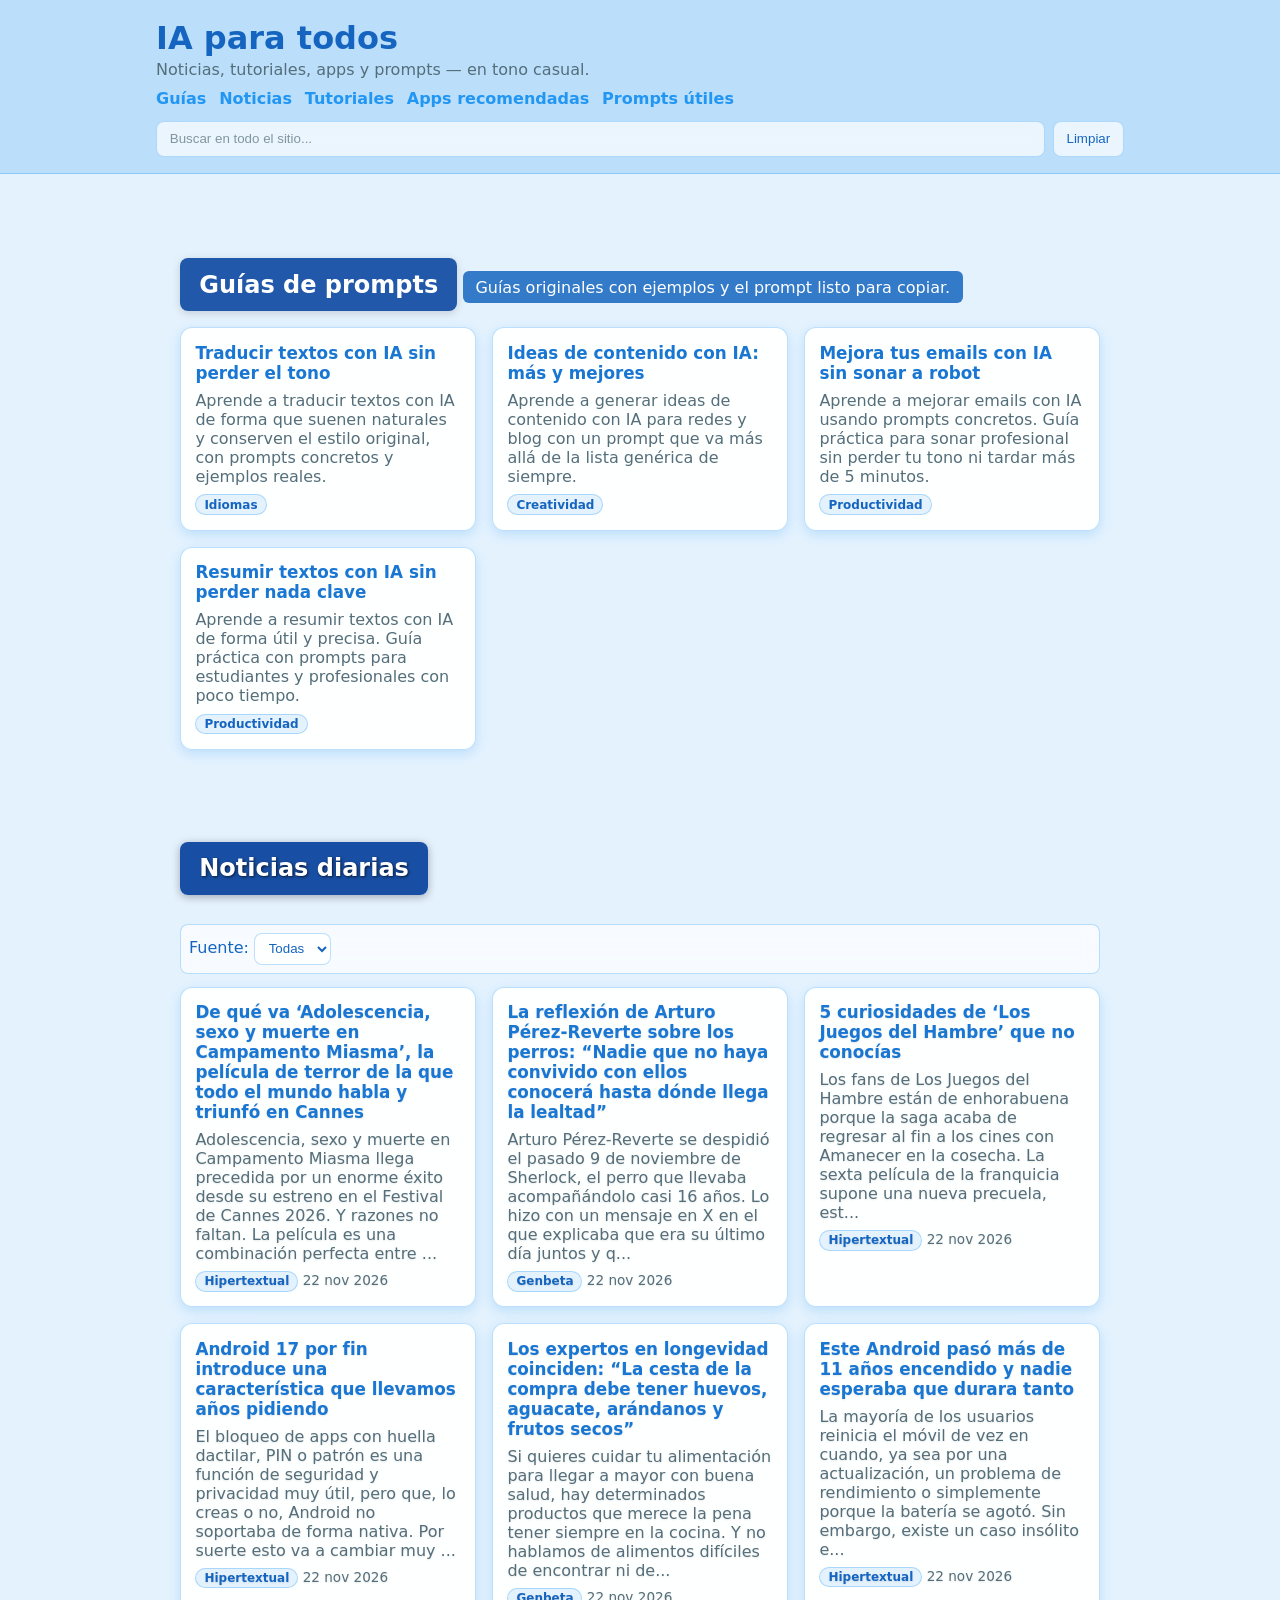
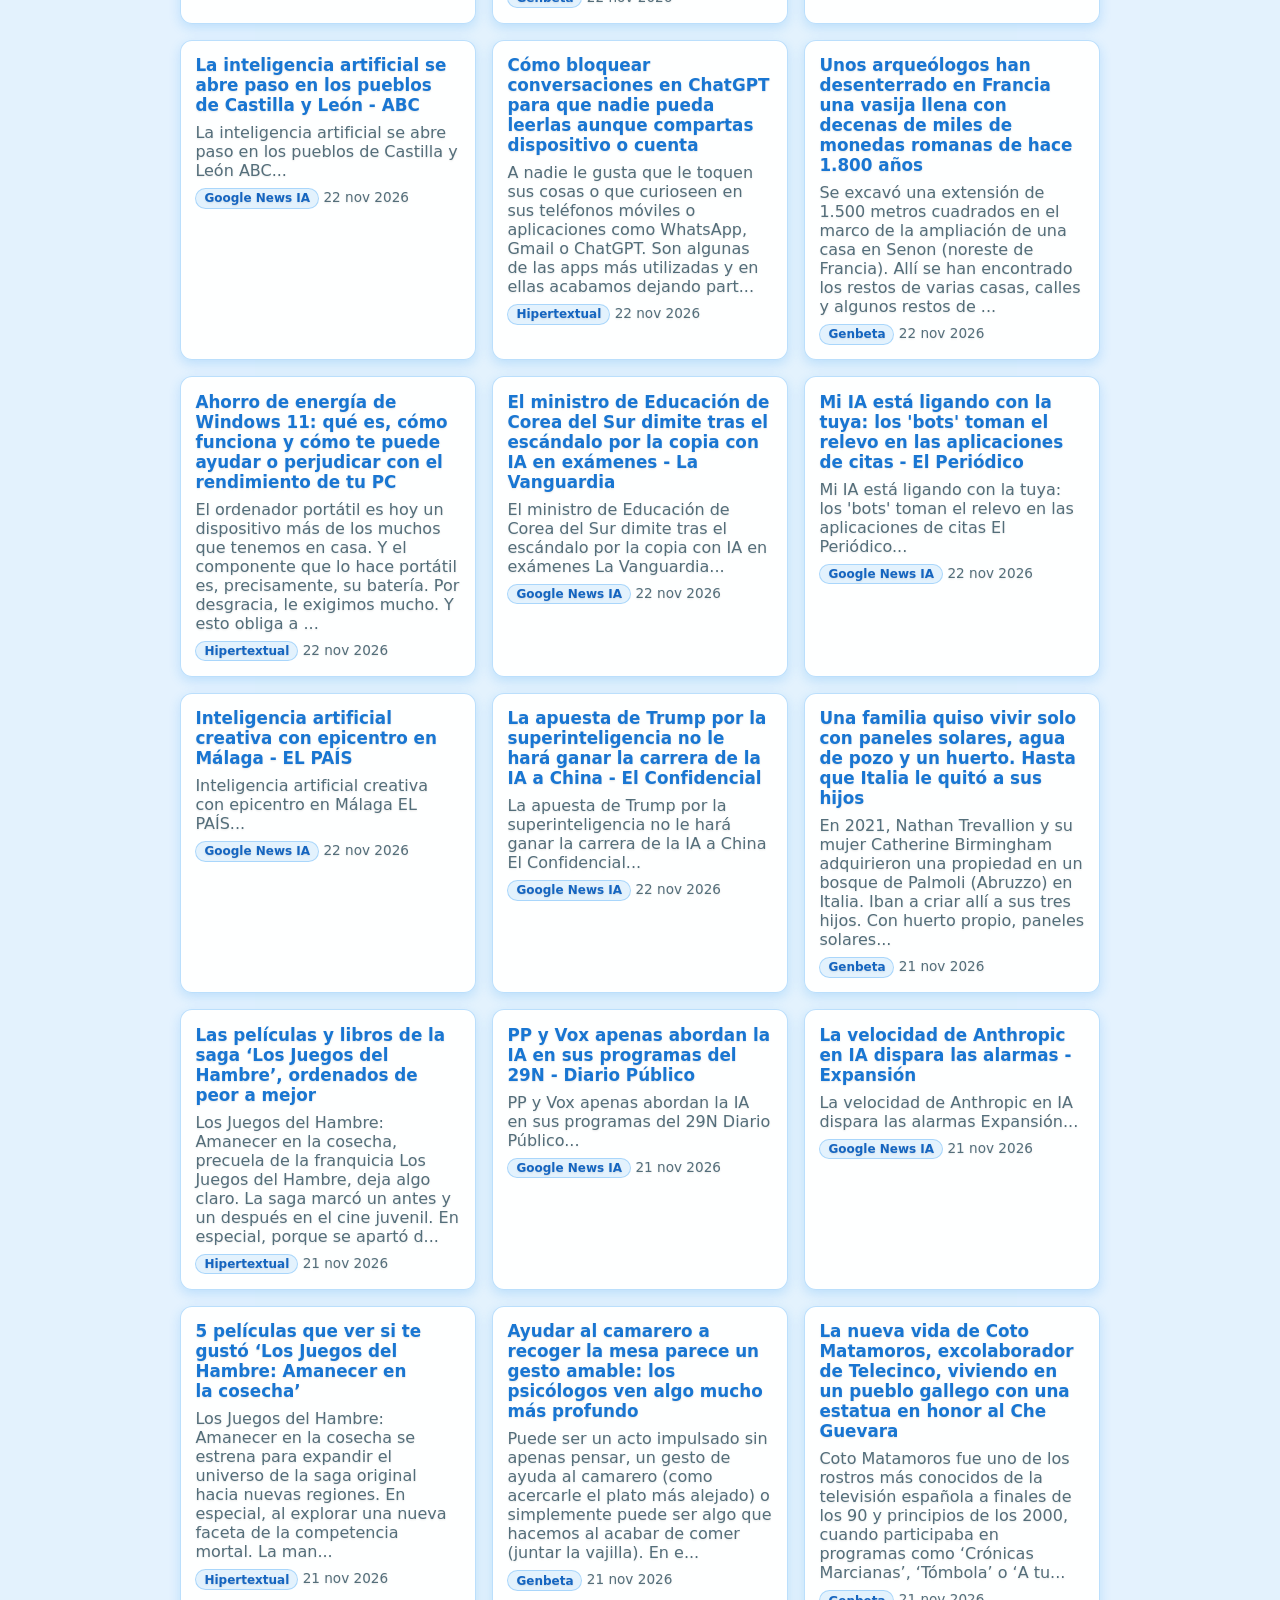
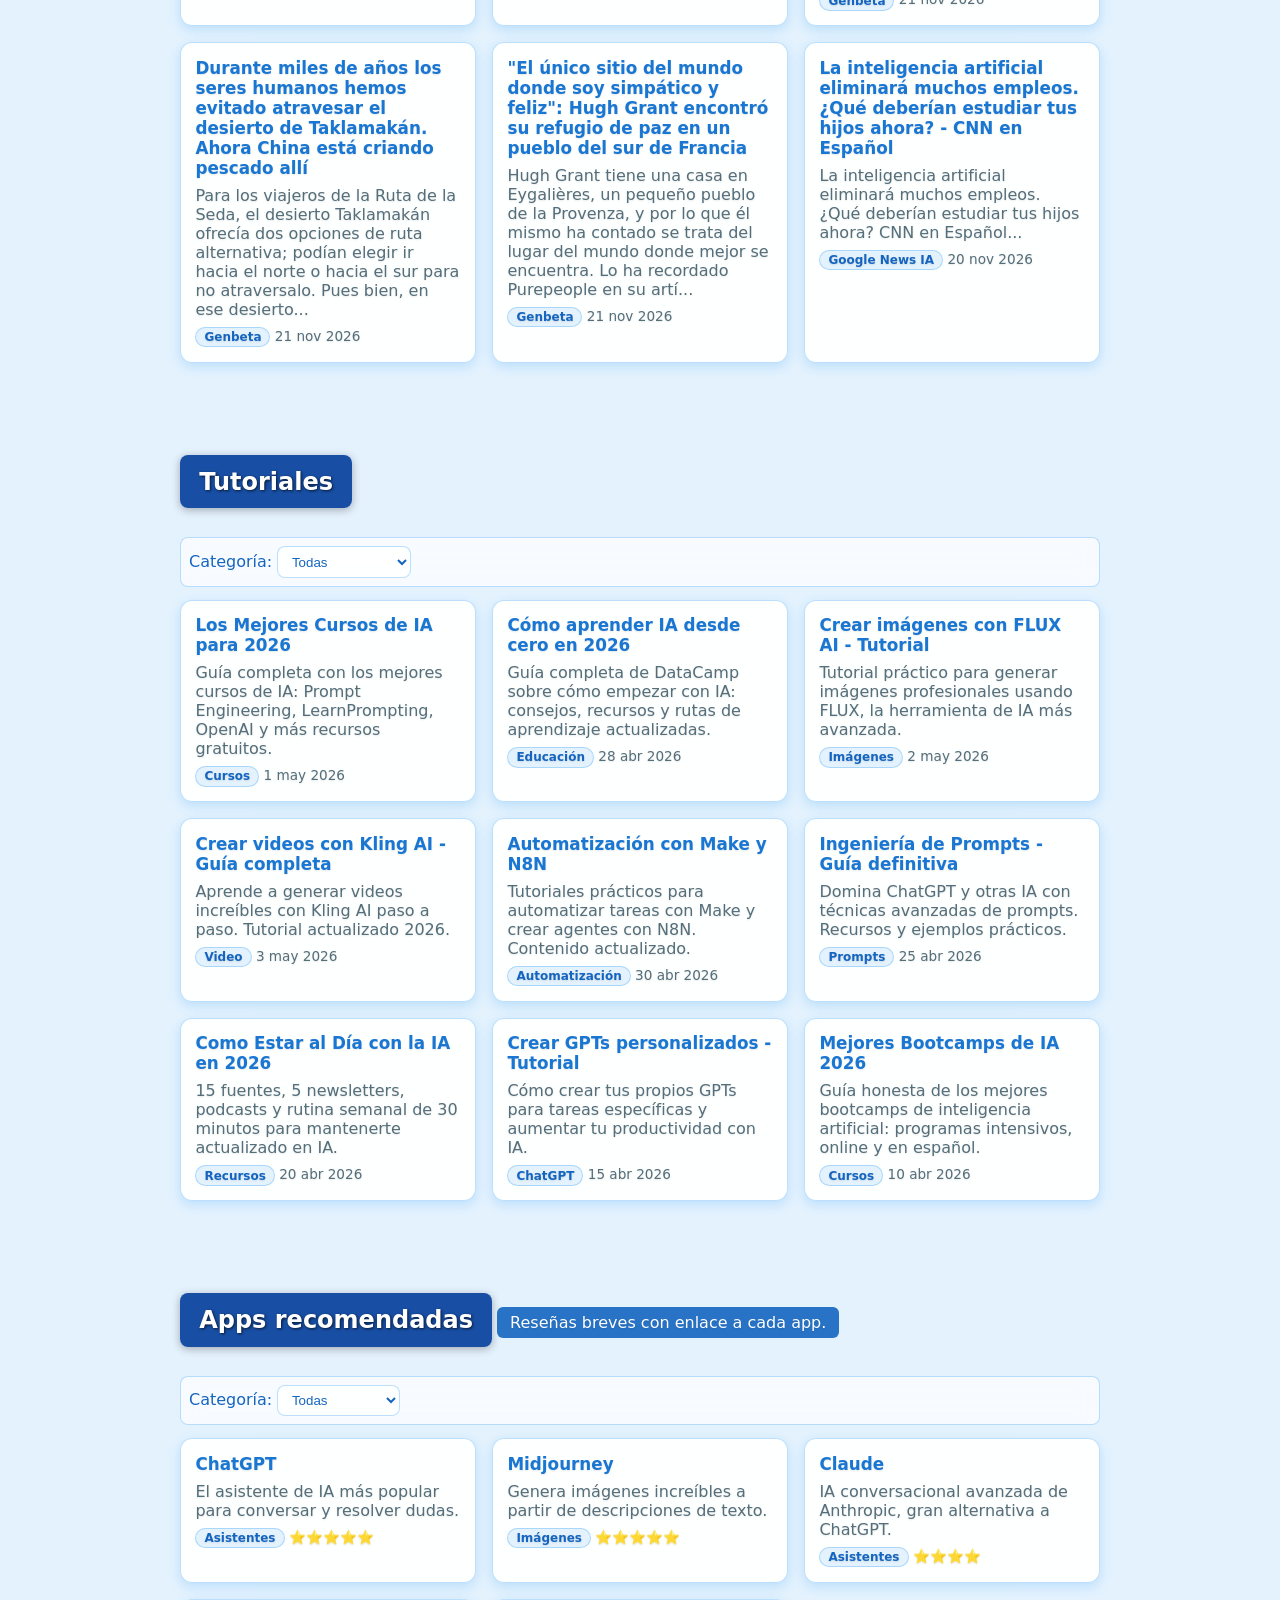
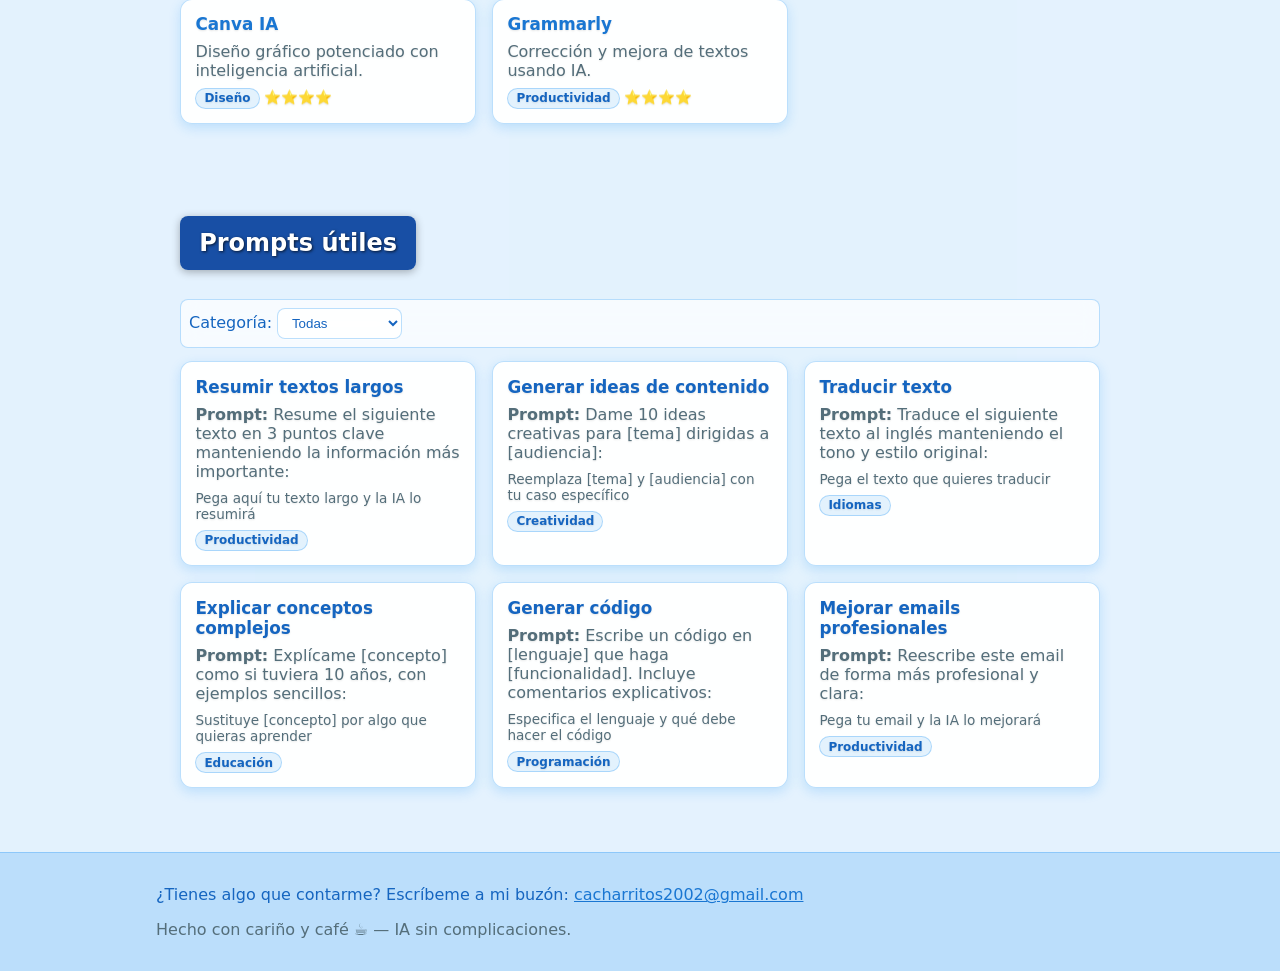
==== commit 25ad10fc: "chore: pre-render diario del contenido" ====
--- a/index.html
+++ b/index.html
@@ -145,6 +145,174 @@
       <ul id="newsList" class="card-list" aria-live="polite" itemprop="articleBody">
         <!-- PRERENDER:news:START -->
         <li class="card">
+          <h3><a href="https://hipertextual.com/cine-television/de-que-va-adolescencia-sexo-y-muerte-en-campamento-miasma-la-pelicula-de-terror-de-la-que-todo-el-mundo-habla-y-triunfo-en-cannes/" target="_blank" rel="noopener">De qué va ‘Adolescencia, sexo y muerte en Campamento Miasma’, la película de terror de la que todo el mundo habla y triunfó en Cannes</a></h3>
+          <p>Adolescencia, sexo y muerte en Campamento Miasma llega precedida por un enorme éxito desde su estreno en el Festival de Cannes 2026. Y razones no faltan. La película es una combinación perfecta entre ...</p>
+          <div class="meta">
+            <span class="badge">Hipertextual</span>
+            <time datetime="2026-11-22T13:00:00.000Z">22 nov 2026</time>
+          </div>
+        </li>
+        <li class="card">
+          <h3><a href="https://www.genbeta.com/actualidad/reflexion-arturo-perez-reverte-perros-nadie-que-no-haya-convivido-ellos-conocera-donde-llega-lealtad" target="_blank" rel="noopener">La reflexión de Arturo Pérez-Reverte sobre los perros: “Nadie que no haya convivido con ellos conocerá hasta dónde llega la lealtad” </a></h3>
+          <p>Arturo Pérez-Reverte se despidió el pasado 9 de noviembre de Sherlock, el perro que llevaba acompañándolo casi 16 años. Lo hizo con un mensaje en X en el que explicaba que era su último día juntos y q...</p>
+          <div class="meta">
+            <span class="badge">Genbeta</span>
+            <time datetime="2026-11-22T12:00:25.000Z">22 nov 2026</time>
+          </div>
+        </li>
+        <li class="card">
+          <h3><a href="https://hipertextual.com/cine-television/5-curiosidades-de-los-juegos-del-hambre-que-no-conocias/" target="_blank" rel="noopener">5 curiosidades de ‘Los Juegos del Hambre’ que no conocías</a></h3>
+          <p>Los fans de Los Juegos del Hambre están de enhorabuena porque la saga acaba de regresar al fin a los cines con Amanecer en la cosecha. La sexta película de la franquicia supone una nueva precuela, est...</p>
+          <div class="meta">
+            <span class="badge">Hipertextual</span>
+            <time datetime="2026-11-22T12:00:00.000Z">22 nov 2026</time>
+          </div>
+        </li>
+        <li class="card">
+          <h3><a href="https://hipertextual.com/mobile/android-17-bloqueo-de-apps-huella-dactilar/" target="_blank" rel="noopener">Android 17 por fin introduce una característica que llevamos años pidiendo</a></h3>
+          <p>El bloqueo de apps con huella dactilar, PIN o patrón es una función de seguridad y privacidad muy útil, pero que, lo creas o no, Android no soportaba de forma nativa. Por suerte esto va a cambiar muy ...</p>
+          <div class="meta">
+            <span class="badge">Hipertextual</span>
+            <time datetime="2026-11-22T11:00:00.000Z">22 nov 2026</time>
+          </div>
+        </li>
+        <li class="card">
+          <h3><a href="https://www.genbeta.com/actualidad/expertos-longevidad-coinciden-cesta-compra-debe-tener-huevos-aguacate-arandanos-frutos-secos" target="_blank" rel="noopener">Los expertos en longevidad coinciden: “La cesta de la compra debe tener huevos, aguacate, arándanos y frutos secos” </a></h3>
+          <p>Si quieres cuidar tu alimentación para llegar a mayor con buena salud, hay determinados productos que merece la pena tener siempre en la cocina. Y no hablamos de alimentos difíciles de encontrar ni de...</p>
+          <div class="meta">
+            <span class="badge">Genbeta</span>
+            <time datetime="2026-11-22T10:00:28.000Z">22 nov 2026</time>
+          </div>
+        </li>
+        <li class="card">
+          <h3><a href="https://hipertextual.com/mobile/android-encendido-mas-de-11-anos-sin-reiniciarse/" target="_blank" rel="noopener">Este Android pasó más de 11 años encendido y nadie esperaba que durara tanto</a></h3>
+          <p>La mayoría de los usuarios reinicia el móvil de vez en cuando, ya sea por una actualización, un problema de rendimiento o simplemente porque la batería se agotó. Sin embargo, existe un caso insólito e...</p>
+          <div class="meta">
+            <span class="badge">Hipertextual</span>
+            <time datetime="2026-11-22T10:00:00.000Z">22 nov 2026</time>
+          </div>
+        </li>
+        <li class="card">
+          <h3><a href="https://news.google.com/rss/articles/[base64]?oc=5" target="_blank" rel="noopener">La inteligencia artificial se abre paso en los pueblos de Castilla y León - ABC</a></h3>
+          <p>La inteligencia artificial se abre paso en los pueblos de Castilla y León ABC...</p>
+          <div class="meta">
+            <span class="badge">Google News IA</span>
+            <time datetime="2026-11-22T09:40:06.000Z">22 nov 2026</time>
+          </div>
+        </li>
+        <li class="card">
+          <h3><a href="https://hipertextual.com/tecnologia/bloquear-conversaciones-chatgpt-chats-bloqueados/" target="_blank" rel="noopener">Cómo bloquear conversaciones en ChatGPT para que nadie pueda leerlas aunque compartas dispositivo o cuenta</a></h3>
+          <p>A nadie le gusta que le toquen sus cosas o que curioseen en sus teléfonos móviles o aplicaciones como WhatsApp, Gmail o ChatGPT. Son algunas de las apps más utilizadas y en ellas acabamos dejando part...</p>
+          <div class="meta">
+            <span class="badge">Hipertextual</span>
+            <time datetime="2026-11-22T09:00:00.000Z">22 nov 2026</time>
+          </div>
+        </li>
+        <li class="card">
+          <h3><a href="https://www.genbeta.com/actualidad/unos-arqueologos-han-desenterrado-francia-vasija-llena-decenas-miles-monedas-romanas-hace-1-800-anos" target="_blank" rel="noopener">Unos arqueólogos han desenterrado en Francia una vasija llena con decenas de miles de monedas romanas de hace 1.800 años </a></h3>
+          <p>Se excavó una extensión de 1.500 metros cuadrados en el marco de la ampliación de una casa en Senon (noreste de Francia). Allí se han encontrado los restos de varias casas, calles y algunos restos de ...</p>
+          <div class="meta">
+            <span class="badge">Genbeta</span>
+            <time datetime="2026-11-22T08:00:27.000Z">22 nov 2026</time>
+          </div>
+        </li>
+        <li class="card">
+          <h3><a href="https://hipertextual.com/guias/ahorro-de-energia-de-windows-ventajas-inconvenientes/" target="_blank" rel="noopener">Ahorro de energía de Windows 11: qué es, cómo funciona y cómo te puede ayudar o perjudicar con el rendimiento de tu PC</a></h3>
+          <p>El ordenador portátil es hoy un dispositivo más de los muchos que tenemos en casa. Y el componente que lo hace portátil es, precisamente, su batería. Por desgracia, le exigimos mucho. Y esto obliga a ...</p>
+          <div class="meta">
+            <span class="badge">Hipertextual</span>
+            <time datetime="2026-11-22T08:00:00.000Z">22 nov 2026</time>
+          </div>
+        </li>
+        <li class="card">
+          <h3><a href="https://news.google.com/rss/articles/[base64]?oc=5" target="_blank" rel="noopener">El ministro de Educación de Corea del Sur dimite tras el escándalo por la copia con IA en exámenes - La Vanguardia</a></h3>
+          <p>El ministro de Educación de Corea del Sur dimite tras el escándalo por la copia con IA en exámenes La Vanguardia...</p>
+          <div class="meta">
+            <span class="badge">Google News IA</span>
+            <time datetime="2026-11-22T06:35:24.000Z">22 nov 2026</time>
+          </div>
+        </li>
+        <li class="card">
+          <h3><a href="https://news.google.com/rss/articles/[base64]?oc=5" target="_blank" rel="noopener">Mi IA está ligando con la tuya: los 'bots' toman el relevo en las aplicaciones de citas - El Periódico</a></h3>
+          <p>Mi IA está ligando con la tuya: los 'bots' toman el relevo en las aplicaciones de citas El Periódico...</p>
+          <div class="meta">
+            <span class="badge">Google News IA</span>
+            <time datetime="2026-11-22T05:01:25.000Z">22 nov 2026</time>
+          </div>
+        </li>
+        <li class="card">
+          <h3><a href="https://news.google.com/rss/articles/[base64]?oc=5" target="_blank" rel="noopener">Inteligencia artificial creativa con epicentro en Málaga - EL PAÍS</a></h3>
+          <p>Inteligencia artificial creativa con epicentro en Málaga EL PAÍS...</p>
+          <div class="meta">
+            <span class="badge">Google News IA</span>
+            <time datetime="2026-11-22T04:30:00.000Z">22 nov 2026</time>
+          </div>
+        </li>
+        <li class="card">
+          <h3><a href="https://news.google.com/rss/articles/[base64]?oc=5" target="_blank" rel="noopener">La apuesta de Trump por la superinteligencia no le hará ganar la carrera de la IA a China - El Confidencial</a></h3>
+          <p>La apuesta de Trump por la superinteligencia no le hará ganar la carrera de la IA a China El Confidencial...</p>
+          <div class="meta">
+            <span class="badge">Google News IA</span>
+            <time datetime="2026-11-22T04:00:00.000Z">22 nov 2026</time>
+          </div>
+        </li>
+        <li class="card">
+          <h3><a href="https://www.genbeta.com/internacional/familia-quiso-vivir-solo-paneles-solares-agua-pozo-huerto-que-italia-le-quito-a-sus-hijos" target="_blank" rel="noopener">Una familia quiso vivir solo con paneles solares, agua de pozo y un huerto. Hasta que Italia le quitó a sus hijos </a></h3>
+          <p>En 2021, Nathan Trevallion y su mujer Catherine Birmingham adquirieron una propiedad en un bosque de Palmoli (Abruzzo) en Italia. Iban a criar allí a sus tres hijos. Con huerto propio, paneles solares...</p>
+          <div class="meta">
+            <span class="badge">Genbeta</span>
+            <time datetime="2026-11-21T19:00:33.000Z">21 nov 2026</time>
+          </div>
+        </li>
+        <li class="card">
+          <h3><a href="https://hipertextual.com/cine-television/las-peliculas-y-libros-de-la-saga-los-juegos-del-hambre-ordenados-de-peor-a-mejor/" target="_blank" rel="noopener">Las películas y libros de la saga ‘Los Juegos del Hambre’, ordenados de peor a mejor</a></h3>
+          <p>Los Juegos del Hambre: Amanecer en la cosecha, precuela de la franquicia Los Juegos del Hambre, deja algo claro. La saga marcó un antes y un después en el cine juvenil. En especial, porque se apartó d...</p>
+          <div class="meta">
+            <span class="badge">Hipertextual</span>
+            <time datetime="2026-11-21T19:00:00.000Z">21 nov 2026</time>
+          </div>
+        </li>
+        <li class="card">
+          <h3><a href="https://news.google.com/rss/articles/[base64]?oc=5" target="_blank" rel="noopener">PP y Vox apenas abordan la IA en sus programas del 29N - Diario Público</a></h3>
+          <p>PP y Vox apenas abordan la IA en sus programas del 29N Diario Público...</p>
+          <div class="meta">
+            <span class="badge">Google News IA</span>
+            <time datetime="2026-11-21T19:00:00.000Z">21 nov 2026</time>
+          </div>
+        </li>
+        <li class="card">
+          <h3><a href="https://news.google.com/rss/articles/[base64]?oc=5" target="_blank" rel="noopener">La velocidad de Anthropic en IA dispara las alarmas - Expansión</a></h3>
+          <p>La velocidad de Anthropic en IA dispara las alarmas Expansión...</p>
+          <div class="meta">
+            <span class="badge">Google News IA</span>
+            <time datetime="2026-11-21T18:10:18.000Z">21 nov 2026</time>
+          </div>
+        </li>
+        <li class="card">
+          <h3><a href="https://hipertextual.com/cine-television/5-peliculas-que-ver-si-te-gusto-los-juegos-del-hambre-amanecer-en-la-cosecha/" target="_blank" rel="noopener">5 películas que ver si te gustó ‘Los Juegos del Hambre: Amanecer en la cosecha’</a></h3>
+          <p>Los Juegos del Hambre: Amanecer en la cosecha se estrena para expandir el universo de la saga original hacia nuevas regiones. En especial, al explorar una nueva faceta de la competencia mortal. La man...</p>
+          <div class="meta">
+            <span class="badge">Hipertextual</span>
+            <time datetime="2026-11-21T18:00:00.000Z">21 nov 2026</time>
+          </div>
+        </li>
+        <li class="card">
+          <h3><a href="https://www.genbeta.com/laboral/ayudar-al-camarero-a-recoger-mesa-parece-gesto-amable-psicologos-ven-algo-mucho-profundo" target="_blank" rel="noopener">Ayudar al camarero a recoger la mesa parece un gesto amable: los psicólogos ven algo mucho más profundo </a></h3>
+          <p>Puede ser un acto impulsado sin apenas pensar, un gesto de ayuda al camarero (como acercarle el plato más alejado) o simplemente puede ser algo que hacemos al acabar de comer (juntar la vajilla). En e...</p>
+          <div class="meta">
+            <span class="badge">Genbeta</span>
+            <time datetime="2026-11-21T16:30:28.000Z">21 nov 2026</time>
+          </div>
+        </li>
+        <li class="card">
+          <h3><a href="https://www.genbeta.com/actualidad/nueva-vida-coto-matamoros-excolaborador-telecinco-viviendo-pueblo-gallego-estatua-honor-al-che-guevara" target="_blank" rel="noopener">La nueva vida de Coto Matamoros, excolaborador de Telecinco, viviendo en un pueblo gallego con una estatua en honor al Che Guevara </a></h3>
+          <p>Coto Matamoros fue uno de los rostros más conocidos de la televisión española a finales de los 90 y principios de los 2000, cuando participaba en programas como ‘Crónicas Marcianas’, ‘Tómbola’ o ‘A tu...</p>
+          <div class="meta">
+            <span class="badge">Genbeta</span>
+            <time datetime="2026-11-21T16:00:27.000Z">21 nov 2026</time>
+          </div>
+        </li>
+        <li class="card">
           <h3><a href="https://www.genbeta.com/internacional/durante-miles-anos-seres-humanos-hemos-evitado-atravesar-desierto-taklamakan-ahora-china-esta-criando-pescado-alli" target="_blank" rel="noopener">Durante miles de años los seres humanos hemos evitado atravesar el desierto de Taklamakán. Ahora China está criando pescado allí </a></h3>
           <p>Para los viajeros de la Ruta de la Seda, el desierto Taklamakán ofrecía dos opciones de ruta alternativa; podían elegir ir hacia el norte o hacia el sur para no atraversalo. Pues bien, en ese desierto...</p>
           <div class="meta">
@@ -153,14 +321,6 @@
           </div>
         </li>
         <li class="card">
-          <h3><a href="https://hipertextual.com/cine-television/5-personajes-que-seguro-van-a-sobrevivir-en-avengers-doomsday/" target="_blank" rel="noopener">5 personajes que seguro van a sobrevivir en ‘Avengers: Doomsday’</a></h3>
-          <p>A pocas semanas para el estreno de Avengers: Doomsday, hay una pregunta obvia y es la de cuál de los queridos héroes sobrevivirá a la historia. En especial, porque los hermanos Russo han dejado claro ...</p>
-          <div class="meta">
-            <span class="badge">Hipertextual</span>
-            <time datetime="2026-11-21T14:00:00.000Z">21 nov 2026</time>
-          </div>
-        </li>
-        <li class="card">
           <h3><a href="https://www.genbeta.com/actualidad/unico-sitio-mundo-donde-soy-simpatico-feliz-hugh-grant-encontro-su-refugio-paz-pueblo-sur-francia" target="_blank" rel="noopener">&quot;El único sitio del mundo donde soy simpático y feliz&quot;: Hugh Grant encontró su refugio de paz en un pueblo del sur de Francia </a></h3>
           <p>Hugh Grant tiene una casa en Eygalières, un pequeño pueblo de la Provenza, y por lo que él mismo ha contado se trata del lugar del mundo donde mejor se encuentra. Lo ha recordado Purepeople en su artí...</p>
           <div class="meta">
@@ -169,171 +329,11 @@
           </div>
         </li>
         <li class="card">
-          <h3><a href="https://hipertextual.com/cine-television/esta-gran-pelicula-de-terror-espanola-regresa-a-los-cines-y-te-contamos-por-que-deberias-verla/" target="_blank" rel="noopener">Esta gran película de terror española regresa a los cines y te contamos por qué deberías verla</a></h3>
-          <p>Una de las grandes películas de terror españolas cumple 30 años de su estreno. Y lo celebra, volviendo a los cines este viernes 20 de noviembre. Todo, para demostrar por qué es una de las grandes prod...</p>
-          <div class="meta">
-            <span class="badge">Hipertextual</span>
-            <time datetime="2026-11-21T13:00:00.000Z">21 nov 2026</time>
-          </div>
-        </li>
-        <li class="card">
-          <h3><a href="https://www.genbeta.com/espana/2019-iberia-perdio-a-perra-antes-volar-ahora-justicia-europea-dice-que-vale-maleta" target="_blank" rel="noopener">En 2019, Iberia perdió a una perra antes de volar. Ahora la Justicia europea dice que vale lo mismo que una maleta </a></h3>
-          <p>La perra Mona iba a viajar el 22 de octubre de 2019 en un vuelo de Iberia entre Buenos Aires y Barcelona. Debido a su tamaño y peso, debía ir en la bodega en un transportín. Sin embargo, se escapó en ...</p>
-          <div class="meta">
-            <span class="badge">Genbeta</span>
-            <time datetime="2026-11-21T12:00:27.000Z">21 nov 2026</time>
-          </div>
-        </li>
-        <li class="card">
-          <h3><a href="https://hipertextual.com/cine-television/3-cosas-que-tienes-que-saber-antes-de-ver-los-juegos-del-hambre-amanecer-en-la-cosecha/" target="_blank" rel="noopener">3 cosas que tienes que saber antes de ver ‘Los Juegos del Hambre: Amanecer en la cosecha’</a></h3>
-          <p>Llega a los cines Los Juegos del Hambre: Amanecer en la cosecha, la sexta película de la exitosa saga. Un nuevo proyecto que se estrena tres años después de Pájaros cantores y serpientes, pero que lle...</p>
-          <div class="meta">
-            <span class="badge">Hipertextual</span>
-            <time datetime="2026-11-21T12:00:00.000Z">21 nov 2026</time>
-          </div>
-        </li>
-        <li class="card">
-          <h3><a href="https://hipertextual.com/cine-television/5-series-de-atracos-que-tienes-que-ver-si-te-gusta-la-casa-de-papel/" target="_blank" rel="noopener">5 series de atracos que tienes que ver si te gusta ‘La Casa de Papel’</a></h3>
-          <p>El fenómeno de La Casa de Papel marcó todo un hito en la televisión. Las series de robos y atracos se convirtieron en uno de los grandes géneros del streaming, con millones de espectadores de todo el ...</p>
-          <div class="meta">
-            <span class="badge">Hipertextual</span>
-            <time datetime="2026-11-21T11:00:00.000Z">21 nov 2026</time>
-          </div>
-        </li>
-        <li class="card">
-          <h3><a href="https://news.google.com/rss/articles/[base64]?oc=5" target="_blank" rel="noopener">Un matemático de Anthropic asegura haber resuelto uno de los problemas de cálculo más famosos gracias a la IA - La Voz de Galicia</a></h3>
-          <p>Un matemático de Anthropic asegura haber resuelto uno de los problemas de cálculo más famosos gracias a la IA La Voz de Galicia...</p>
-          <div class="meta">
-            <span class="badge">Google News IA</span>
-            <time datetime="2026-11-21T10:12:58.000Z">21 nov 2026</time>
-          </div>
-        </li>
-        <li class="card">
-          <h3><a href="https://www.genbeta.com/actualidad/hace-60-anos-union-sovietica-seco-mar-entero-para-regar-cultivos-algodon-hoy-se-han-plantado-arbustos-1-7-millones-hectareas-para-frenar-erosion-tormentas-polvo" target="_blank" rel="noopener">Hace 60 años, la Unión Soviética secó un mar entero para regar cultivos de algodón: hoy ya se han plantado arbustos en 1,7 millones de hectáreas para frenar la erosión y las tormentas de polvo </a></h3>
-          <p>Hace unos 60 años, la URSS decidió desviar el agua de dos grandes ríos para regar campos de algodón. ¿El problema? Esos ríos alimentaban el Mar de Aral (uno de los lagos más grandes del planeta) y, po...</p>
-          <div class="meta">
-            <span class="badge">Genbeta</span>
-            <time datetime="2026-11-21T10:02:22.000Z">21 nov 2026</time>
-          </div>
-        </li>
-        <li class="card">
-          <h3><a href="https://hipertextual.com/software/actualizar-windows-11-26h2-mucho-mas-facil/" target="_blank" rel="noopener">Microsoft cambia las reglas y actualizar a Windows 11 26H2 será mucho más fácil</a></h3>
-          <p>Obtener Windows 11 26H2, la más reciente versión del sistema operativo de Microsoft, será más fácil que nunca. Los de Redmond están implementando un cambio que simplifica el salto tanto desde edicione...</p>
-          <div class="meta">
-            <span class="badge">Hipertextual</span>
-            <time datetime="2026-11-21T10:00:00.000Z">21 nov 2026</time>
-          </div>
-        </li>
-        <li class="card">
-          <h3><a href="https://hipertextual.com/software/windows-11-copia-funcion-iphone-bloqueo-remoto-pc/" target="_blank" rel="noopener">Windows 11 quiere copiar una de las mejores funciones del iPhone para proteger tu PC</a></h3>
-          <p>Perder el portátil o sufrir el robo de un ordenador puede convertirse en una auténtica pesadilla. Hasta ahora, las opciones para actuar de forma remota en Windows suelen centrarse en localizar el equi...</p>
-          <div class="meta">
-            <span class="badge">Hipertextual</span>
-            <time datetime="2026-11-21T09:00:00.000Z">21 nov 2026</time>
-          </div>
-        </li>
-        <li class="card">
-          <h3><a href="https://www.genbeta.com/windows/japon-hombre-se-encuentra-toshiba-libretto-50-windows-95-que-era-ordenador-portatil-lujo-a-su-salida-1997-1" target="_blank" rel="noopener">En Japón, un hombre se encuentra con un Toshiba Libretto 50 con Windows 95 que era un ordenador portátil de lujo a su salida en 1997 </a></h3>
-          <p>En una tienda de electrónica de segunda mano de Akihabara (uno de los barrios más conocidos de Tokio) un hombre encontró un Toshiba Libretto 50, un clásico con Windows 95 instalado que estaba a la ven...</p>
-          <div class="meta">
-            <span class="badge">Genbeta</span>
-            <time datetime="2026-11-21T08:00:26.000Z">21 nov 2026</time>
-          </div>
-        </li>
-        <li class="card">
-          <h3><a href="https://hipertextual.com/guias/surfsense-alternativa-modelos-ia-gemini-notebook-notebooklm/" target="_blank" rel="noopener">Esta alternativa a NotebookLM funciona en tu PC en modo local y con la IA que tú elijas</a></h3>
-          <p>NotebookLM, rebautizada como Gemini Notebook, es una de las aplicaciones más acertadas de Google en los últimos años. A diferencia de Gemini, Notebook está pensado para utilizar tus propias fuentes pa...</p>
-          <div class="meta">
-            <span class="badge">Hipertextual</span>
-            <time datetime="2026-11-21T08:00:00.000Z">21 nov 2026</time>
-          </div>
-        </li>
-        <li class="card">
-          <h3><a href="https://news.google.com/rss/articles/[base64]?oc=5" target="_blank" rel="noopener">Un matemático de Anthropic asegura haber resuelto el problema más famoso de cálculo con IA - El Confidencial</a></h3>
-          <p>Un matemático de Anthropic asegura haber resuelto el problema más famoso de cálculo con IA El Confidencial...</p>
-          <div class="meta">
-            <span class="badge">Google News IA</span>
-            <time datetime="2026-11-21T06:24:00.000Z">21 nov 2026</time>
-          </div>
-        </li>
-        <li class="card">
-          <h3><a href="https://news.google.com/rss/articles/[base64]?oc=5" target="_blank" rel="noopener">El comercio recurre a la IA para atraer al cliente en el Black Friday ante la caída del gasto para compras - ABC</a></h3>
-          <p>El comercio recurre a la IA para atraer al cliente en el Black Friday ante la caída del gasto para compras ABC...</p>
-          <div class="meta">
-            <span class="badge">Google News IA</span>
-            <time datetime="2026-11-21T01:19:42.000Z">21 nov 2026</time>
-          </div>
-        </li>
-        <li class="card">
-          <h3><a href="https://hipertextual.com/videojuegos/cifras-oficiales-ventas-gta-6/" target="_blank" rel="noopener">‘GTA 6’ rompe todos los récords con ventas por 3.790 millones de dólares en su primer día</a></h3>
-          <p>El lanzamiento de GTA 6 ha sido incluso más exitoso de lo que se pensaba. Take-Two Interactive, la casa matriz de Rockstar Games, anunció que el juego generó ingresos por 3.790 millones de dólares al ...</p>
-          <div class="meta">
-            <span class="badge">Hipertextual</span>
-            <time datetime="2026-11-20T20:29:01.000Z">20 nov 2026</time>
-          </div>
-        </li>
-        <li class="card">
-          <h3><a href="https://news.google.com/rss/articles/[base64]?oc=5" target="_blank" rel="noopener">Un matemático afirma haber resuelto uno de los problemas más importantes del mundo con ayuda de la IA - La Vanguardia</a></h3>
-          <p>Un matemático afirma haber resuelto uno de los problemas más importantes del mundo con ayuda de la IA La Vanguardia...</p>
-          <div class="meta">
-            <span class="badge">Google News IA</span>
-            <time datetime="2026-11-20T19:04:51.000Z">20 nov 2026</time>
-          </div>
-        </li>
-        <li class="card">
-          <h3><a href="https://www.genbeta.com/laboral/muchas-empresas-firman-paro-a-trabajador-que-se-marcha-voluntariamente-sepe-tiene-mensaje-para-ellos" target="_blank" rel="noopener">Muchas empresas firman el paro a un trabajador que se marcha voluntariamente: el SEPE tiene un mensaje para ellos </a></h3>
-          <p>El trabajador sale de la empresa. Ha acumulado cotización suficiente para poder acceder al paro, pero por el tipo de salida no tiene derecho. Entonces puede pedir que la empresa “arregle los papeles”....</p>
-          <div class="meta">
-            <span class="badge">Genbeta</span>
-            <time datetime="2026-11-20T19:00:26.000Z">20 nov 2026</time>
-          </div>
-        </li>
-        <li class="card">
-          <h3><a href="https://news.google.com/rss/articles/[base64]?oc=5" target="_blank" rel="noopener">No es Rosalía con el logo y las siglas del PSOE en la camiseta, es IA - RTVE.es</a></h3>
-          <p>No es Rosalía con el logo y las siglas del PSOE en la camiseta, es IA RTVE.es...</p>
-          <div class="meta">
-            <span class="badge">Google News IA</span>
-            <time datetime="2026-11-20T17:07:15.000Z">20 nov 2026</time>
-          </div>
-        </li>
-        <li class="card">
-          <h3><a href="https://www.genbeta.com/espana/2008-espana-lleno-agua-mina-carbon-300-metros-profundidad-cuatro-anos-despues-se-convirtio-lago-artificial-grande-pais" target="_blank" rel="noopener">En 2008, España llenó de agua una mina de carbón de 300 metros de profundidad. Cuatro años después se convirtió en el lago artificial más grande del país </a></h3>
-          <p>Durante décadas, esta mina ha sido la proveedora de carbón de la central térmica que está junto a ella. Cuando acabó su explotación (2007), dejó un gran agujero de más de 300 metros de profundidad. Ha...</p>
-          <div class="meta">
-            <span class="badge">Genbeta</span>
-            <time datetime="2026-11-20T16:00:27.000Z">20 nov 2026</time>
-          </div>
-        </li>
-        <li class="card">
           <h3><a href="https://news.google.com/rss/articles/[base64]?oc=5" target="_blank" rel="noopener">La inteligencia artificial eliminará muchos empleos. ¿Qué deberían estudiar tus hijos ahora? - CNN en Español</a></h3>
           <p>La inteligencia artificial eliminará muchos empleos. ¿Qué deberían estudiar tus hijos ahora? CNN en Español...</p>
           <div class="meta">
             <span class="badge">Google News IA</span>
             <time datetime="2026-11-20T15:53:00.000Z">20 nov 2026</time>
-          </div>
-        </li>
-        <li class="card">
-          <h3><a href="https://news.google.com/rss/articles/[base64]?oc=5" target="_blank" rel="noopener">Los errores IA del póster de 'Artificial' con Andrew Garfield que tiene a todo el mundo alucinando: &quot;Lo lograron, es espantoso&quot; - 20 Minutos</a></h3>
-          <p>Los errores IA del póster de 'Artificial' con Andrew Garfield que tiene a todo el mundo alucinando: &quot;Lo lograron, es espantoso&quot; 20 Minutos...</p>
-          <div class="meta">
-            <span class="badge">Google News IA</span>
-            <time datetime="2026-11-20T14:37:08.000Z">20 nov 2026</time>
-          </div>
-        </li>
-        <li class="card">
-          <h3><a href="https://www.genbeta.com/actualidad/hija-felix-rodriguez-fuente-libera-extremadura-aguila-imperial-que-lleva-nombre-su-padre-gps" target="_blank" rel="noopener">La hija de Félix Rodríguez de la Fuente libera en Extremadura un águila imperial que lleva el nombre de su padre y un GPS </a></h3>
-          <p>El nombre de Félix Rodríguez de la Fuente vuelve a estar ligado a la naturaleza, pero esta vez gracias a su hija Odile, que ha sido la encargada de liberar un águila imperial ibérica bautizada como su...</p>
-          <div class="meta">
-            <span class="badge">Genbeta</span>
-            <time datetime="2026-11-20T14:00:29.000Z">20 nov 2026</time>
-          </div>
-        </li>
-        <li class="card">
-          <h3><a href="https://news.google.com/rss/articles/[base64]?oc=5" target="_blank" rel="noopener">El desplome de la IA lleva al Nasdaq a su peor semana en año y medio con Anthropic hundiéndose un 8,5% - EL PAÍS</a></h3>
-          <p>El desplome de la IA lleva al Nasdaq a su peor semana en año y medio con Anthropic hundiéndose un 8,5% EL PAÍS...</p>
-          <div class="meta">
-            <span class="badge">Google News IA</span>
-            <time datetime="2026-11-20T13:01:44.000Z">20 nov 2026</time>
           </div>
         </li>
         <!-- PRERENDER:news:END -->
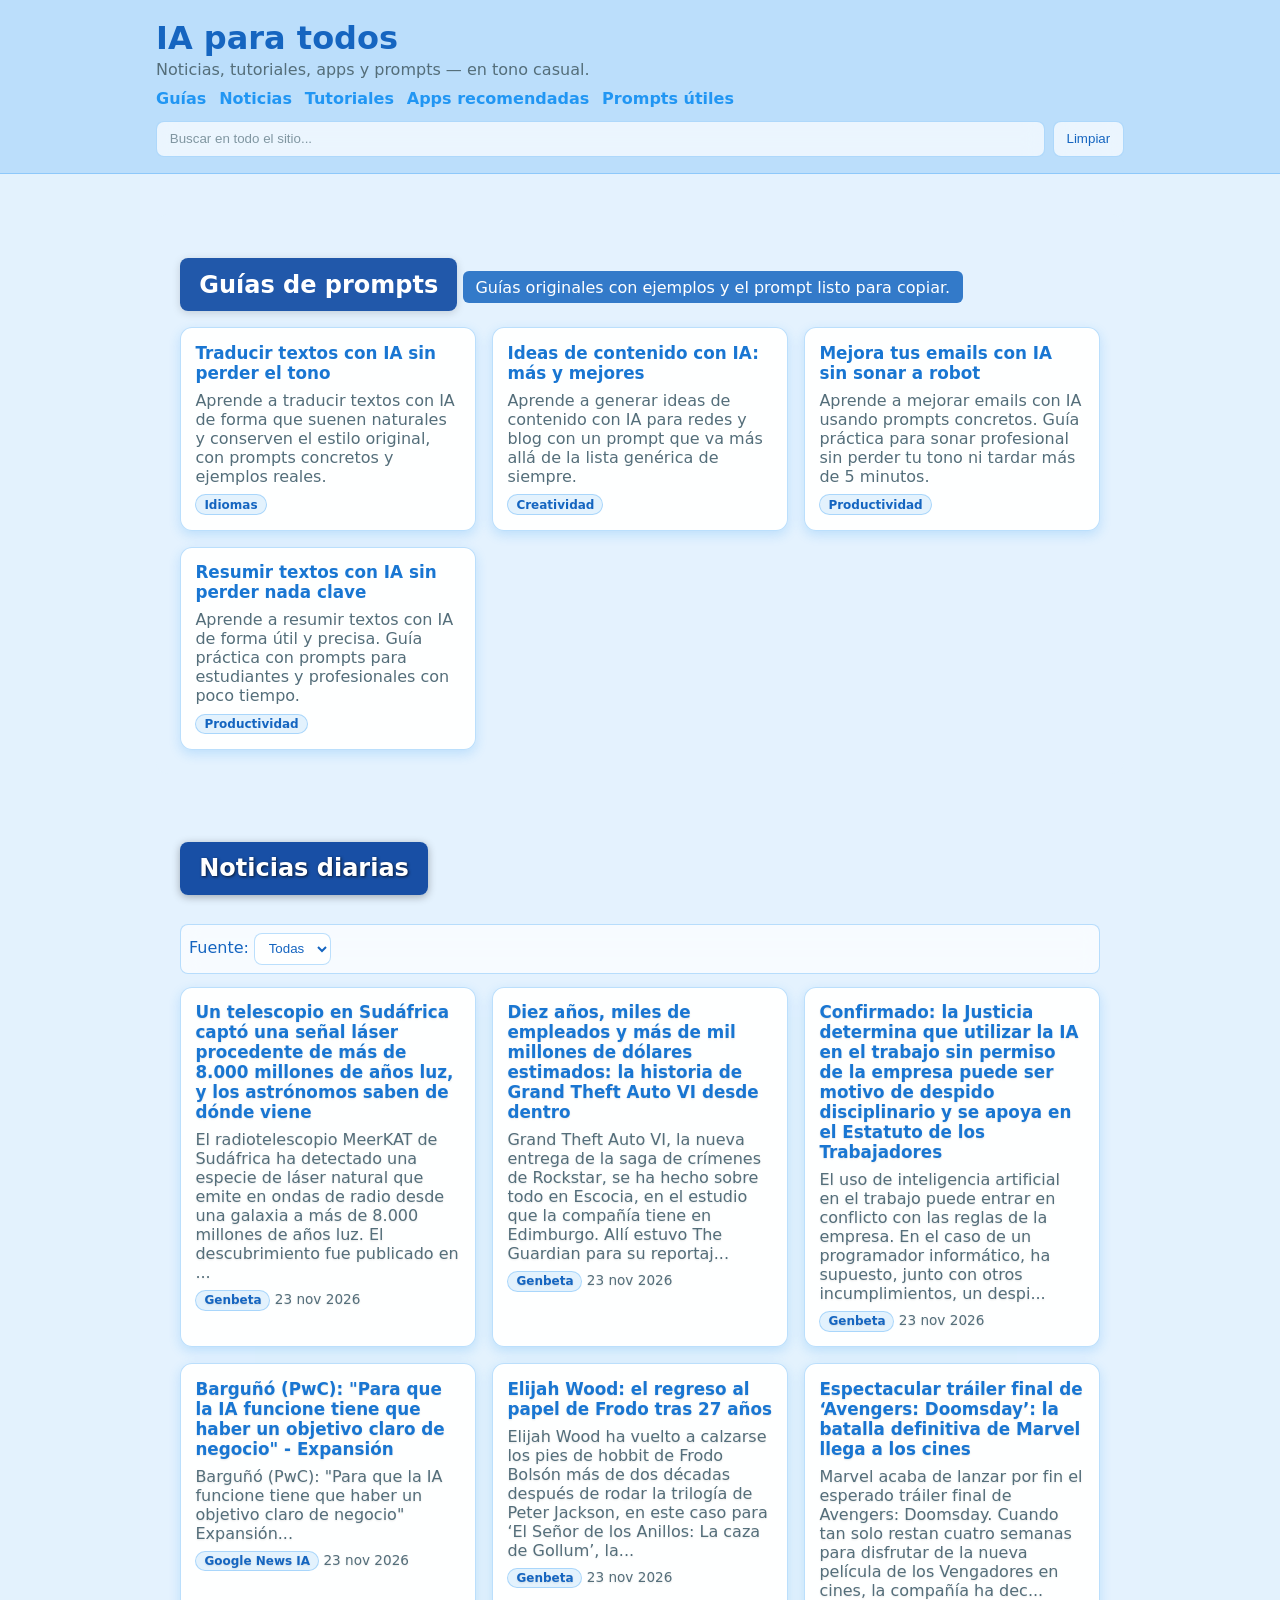
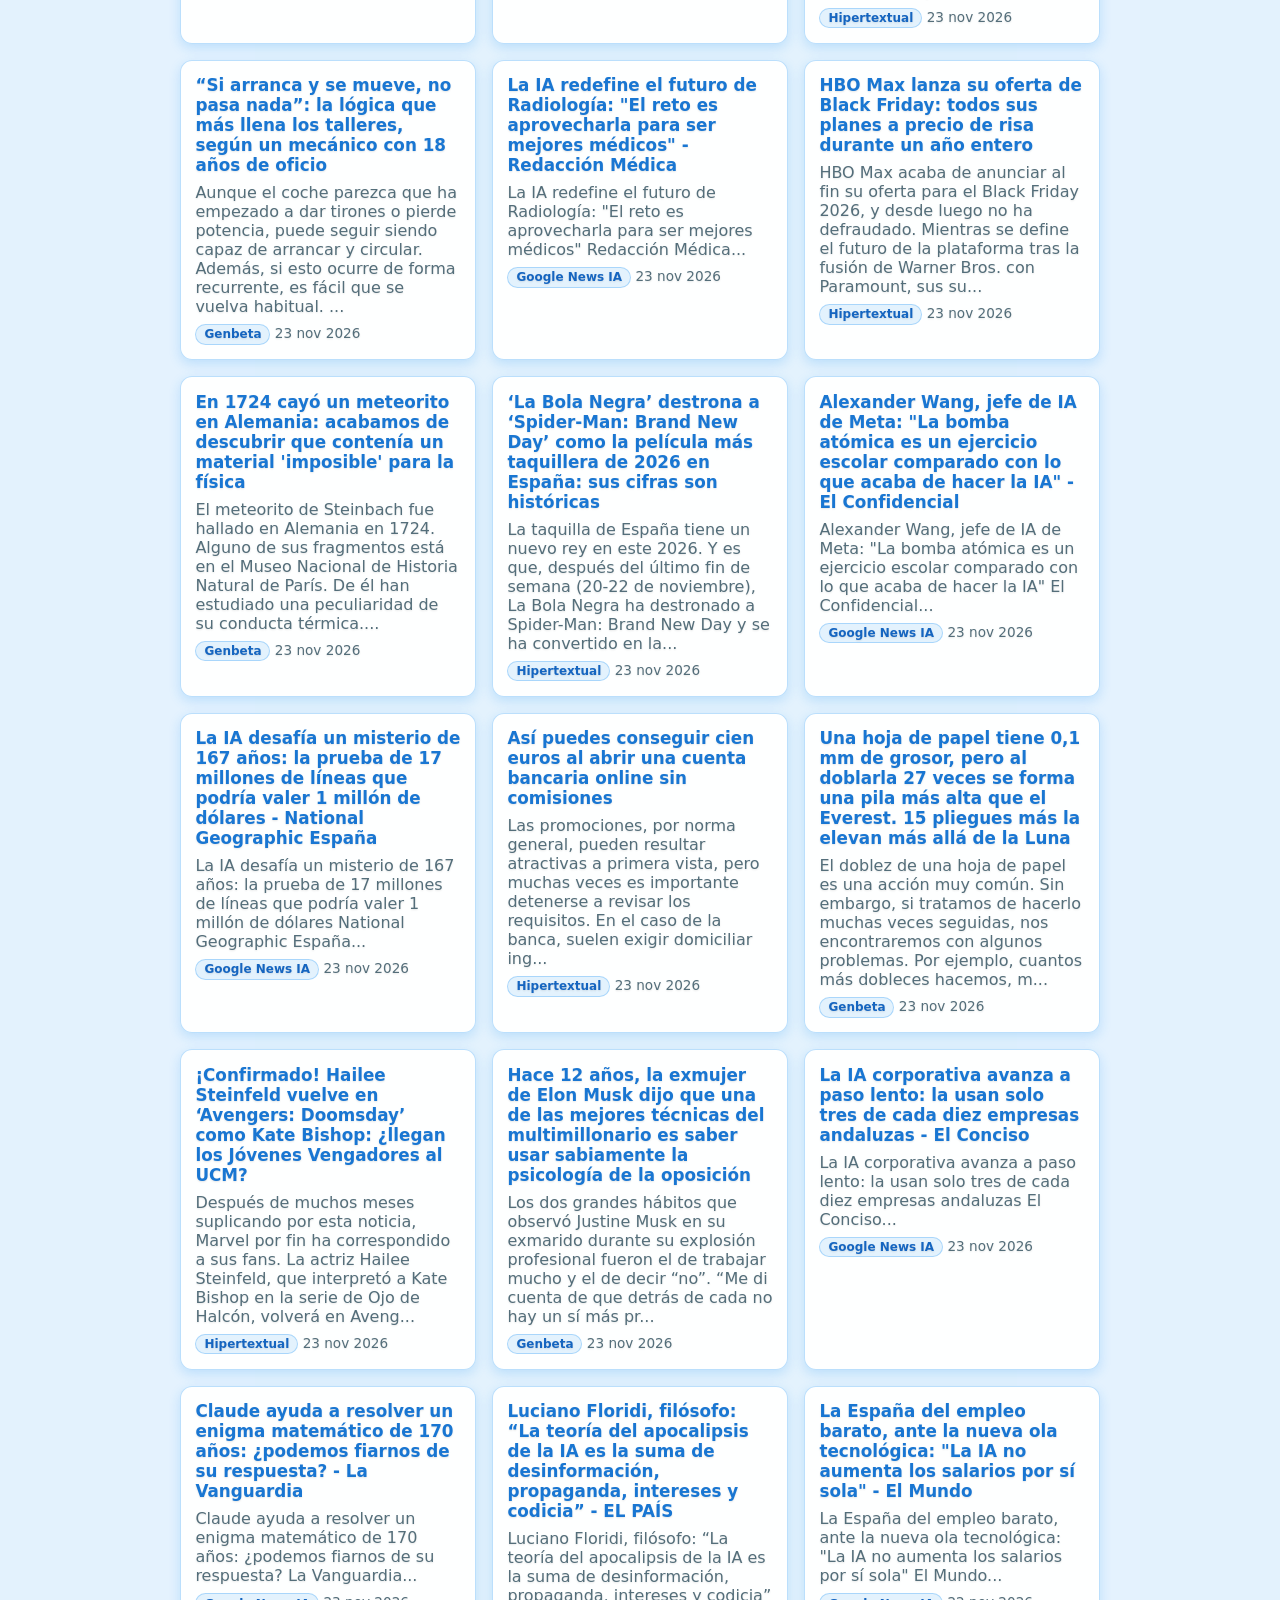
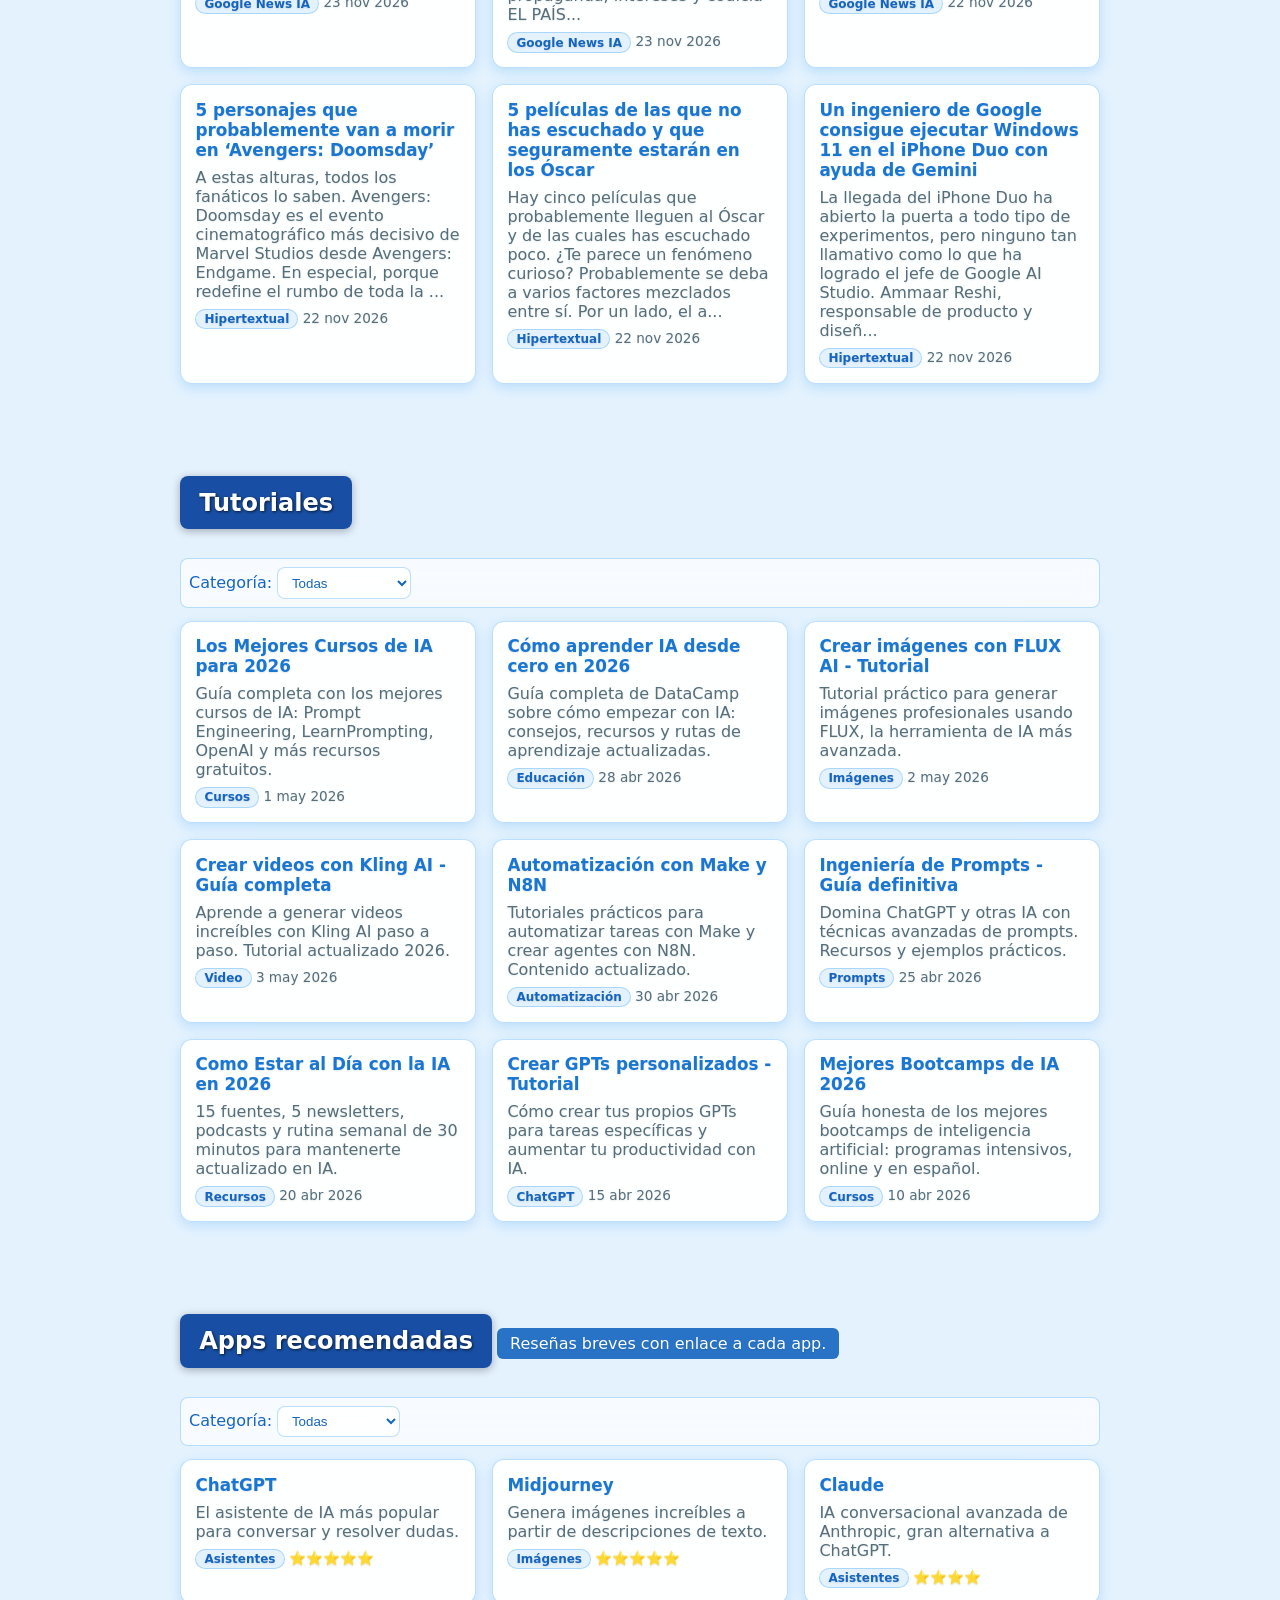
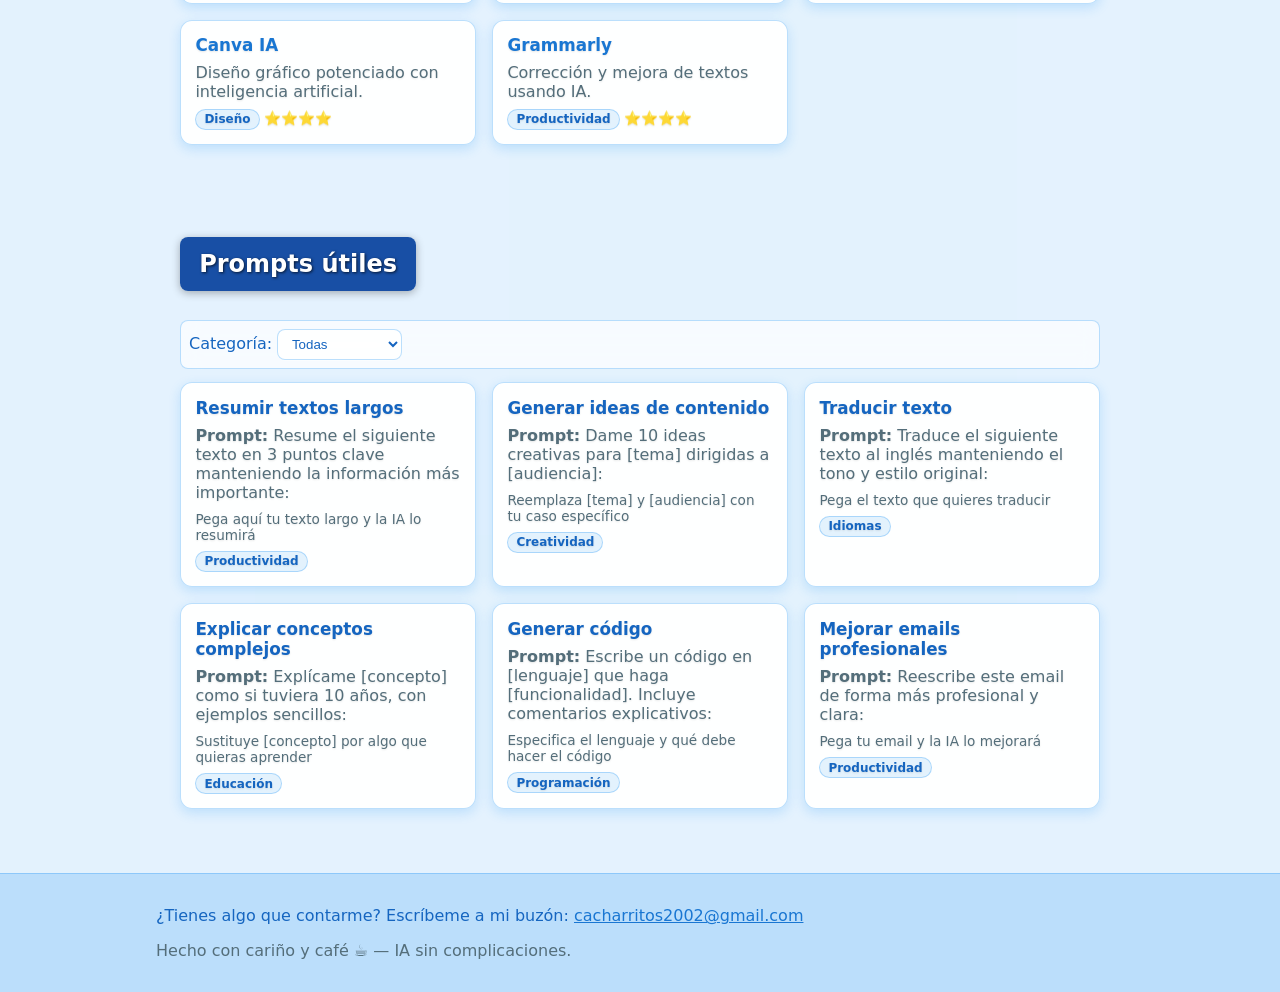
==== commit 1094b7b8: "chore: pre-render diario del contenido" ====
--- a/index.html
+++ b/index.html
@@ -145,195 +145,195 @@
       <ul id="newsList" class="card-list" aria-live="polite" itemprop="articleBody">
         <!-- PRERENDER:news:START -->
         <li class="card">
-          <h3><a href="https://hipertextual.com/cine-television/de-que-va-adolescencia-sexo-y-muerte-en-campamento-miasma-la-pelicula-de-terror-de-la-que-todo-el-mundo-habla-y-triunfo-en-cannes/" target="_blank" rel="noopener">De qué va ‘Adolescencia, sexo y muerte en Campamento Miasma’, la película de terror de la que todo el mundo habla y triunfó en Cannes</a></h3>
-          <p>Adolescencia, sexo y muerte en Campamento Miasma llega precedida por un enorme éxito desde su estreno en el Festival de Cannes 2026. Y razones no faltan. La película es una combinación perfecta entre ...</p>
-          <div class="meta">
-            <span class="badge">Hipertextual</span>
-            <time datetime="2026-11-22T13:00:00.000Z">22 nov 2026</time>
-          </div>
-        </li>
-        <li class="card">
-          <h3><a href="https://www.genbeta.com/actualidad/reflexion-arturo-perez-reverte-perros-nadie-que-no-haya-convivido-ellos-conocera-donde-llega-lealtad" target="_blank" rel="noopener">La reflexión de Arturo Pérez-Reverte sobre los perros: “Nadie que no haya convivido con ellos conocerá hasta dónde llega la lealtad” </a></h3>
-          <p>Arturo Pérez-Reverte se despidió el pasado 9 de noviembre de Sherlock, el perro que llevaba acompañándolo casi 16 años. Lo hizo con un mensaje en X en el que explicaba que era su último día juntos y q...</p>
-          <div class="meta">
-            <span class="badge">Genbeta</span>
-            <time datetime="2026-11-22T12:00:25.000Z">22 nov 2026</time>
-          </div>
-        </li>
-        <li class="card">
-          <h3><a href="https://hipertextual.com/cine-television/5-curiosidades-de-los-juegos-del-hambre-que-no-conocias/" target="_blank" rel="noopener">5 curiosidades de ‘Los Juegos del Hambre’ que no conocías</a></h3>
-          <p>Los fans de Los Juegos del Hambre están de enhorabuena porque la saga acaba de regresar al fin a los cines con Amanecer en la cosecha. La sexta película de la franquicia supone una nueva precuela, est...</p>
-          <div class="meta">
-            <span class="badge">Hipertextual</span>
-            <time datetime="2026-11-22T12:00:00.000Z">22 nov 2026</time>
-          </div>
-        </li>
-        <li class="card">
-          <h3><a href="https://hipertextual.com/mobile/android-17-bloqueo-de-apps-huella-dactilar/" target="_blank" rel="noopener">Android 17 por fin introduce una característica que llevamos años pidiendo</a></h3>
-          <p>El bloqueo de apps con huella dactilar, PIN o patrón es una función de seguridad y privacidad muy útil, pero que, lo creas o no, Android no soportaba de forma nativa. Por suerte esto va a cambiar muy ...</p>
-          <div class="meta">
-            <span class="badge">Hipertextual</span>
-            <time datetime="2026-11-22T11:00:00.000Z">22 nov 2026</time>
-          </div>
-        </li>
-        <li class="card">
-          <h3><a href="https://www.genbeta.com/actualidad/expertos-longevidad-coinciden-cesta-compra-debe-tener-huevos-aguacate-arandanos-frutos-secos" target="_blank" rel="noopener">Los expertos en longevidad coinciden: “La cesta de la compra debe tener huevos, aguacate, arándanos y frutos secos” </a></h3>
-          <p>Si quieres cuidar tu alimentación para llegar a mayor con buena salud, hay determinados productos que merece la pena tener siempre en la cocina. Y no hablamos de alimentos difíciles de encontrar ni de...</p>
-          <div class="meta">
-            <span class="badge">Genbeta</span>
-            <time datetime="2026-11-22T10:00:28.000Z">22 nov 2026</time>
-          </div>
-        </li>
-        <li class="card">
-          <h3><a href="https://hipertextual.com/mobile/android-encendido-mas-de-11-anos-sin-reiniciarse/" target="_blank" rel="noopener">Este Android pasó más de 11 años encendido y nadie esperaba que durara tanto</a></h3>
-          <p>La mayoría de los usuarios reinicia el móvil de vez en cuando, ya sea por una actualización, un problema de rendimiento o simplemente porque la batería se agotó. Sin embargo, existe un caso insólito e...</p>
-          <div class="meta">
-            <span class="badge">Hipertextual</span>
-            <time datetime="2026-11-22T10:00:00.000Z">22 nov 2026</time>
-          </div>
-        </li>
-        <li class="card">
-          <h3><a href="https://news.google.com/rss/articles/[base64]?oc=5" target="_blank" rel="noopener">La inteligencia artificial se abre paso en los pueblos de Castilla y León - ABC</a></h3>
-          <p>La inteligencia artificial se abre paso en los pueblos de Castilla y León ABC...</p>
-          <div class="meta">
-            <span class="badge">Google News IA</span>
-            <time datetime="2026-11-22T09:40:06.000Z">22 nov 2026</time>
-          </div>
-        </li>
-        <li class="card">
-          <h3><a href="https://hipertextual.com/tecnologia/bloquear-conversaciones-chatgpt-chats-bloqueados/" target="_blank" rel="noopener">Cómo bloquear conversaciones en ChatGPT para que nadie pueda leerlas aunque compartas dispositivo o cuenta</a></h3>
-          <p>A nadie le gusta que le toquen sus cosas o que curioseen en sus teléfonos móviles o aplicaciones como WhatsApp, Gmail o ChatGPT. Son algunas de las apps más utilizadas y en ellas acabamos dejando part...</p>
-          <div class="meta">
-            <span class="badge">Hipertextual</span>
-            <time datetime="2026-11-22T09:00:00.000Z">22 nov 2026</time>
-          </div>
-        </li>
-        <li class="card">
-          <h3><a href="https://www.genbeta.com/actualidad/unos-arqueologos-han-desenterrado-francia-vasija-llena-decenas-miles-monedas-romanas-hace-1-800-anos" target="_blank" rel="noopener">Unos arqueólogos han desenterrado en Francia una vasija llena con decenas de miles de monedas romanas de hace 1.800 años </a></h3>
-          <p>Se excavó una extensión de 1.500 metros cuadrados en el marco de la ampliación de una casa en Senon (noreste de Francia). Allí se han encontrado los restos de varias casas, calles y algunos restos de ...</p>
-          <div class="meta">
-            <span class="badge">Genbeta</span>
-            <time datetime="2026-11-22T08:00:27.000Z">22 nov 2026</time>
-          </div>
-        </li>
-        <li class="card">
-          <h3><a href="https://hipertextual.com/guias/ahorro-de-energia-de-windows-ventajas-inconvenientes/" target="_blank" rel="noopener">Ahorro de energía de Windows 11: qué es, cómo funciona y cómo te puede ayudar o perjudicar con el rendimiento de tu PC</a></h3>
-          <p>El ordenador portátil es hoy un dispositivo más de los muchos que tenemos en casa. Y el componente que lo hace portátil es, precisamente, su batería. Por desgracia, le exigimos mucho. Y esto obliga a ...</p>
-          <div class="meta">
-            <span class="badge">Hipertextual</span>
-            <time datetime="2026-11-22T08:00:00.000Z">22 nov 2026</time>
-          </div>
-        </li>
-        <li class="card">
-          <h3><a href="https://news.google.com/rss/articles/[base64]?oc=5" target="_blank" rel="noopener">El ministro de Educación de Corea del Sur dimite tras el escándalo por la copia con IA en exámenes - La Vanguardia</a></h3>
-          <p>El ministro de Educación de Corea del Sur dimite tras el escándalo por la copia con IA en exámenes La Vanguardia...</p>
-          <div class="meta">
-            <span class="badge">Google News IA</span>
-            <time datetime="2026-11-22T06:35:24.000Z">22 nov 2026</time>
-          </div>
-        </li>
-        <li class="card">
-          <h3><a href="https://news.google.com/rss/articles/[base64]?oc=5" target="_blank" rel="noopener">Mi IA está ligando con la tuya: los 'bots' toman el relevo en las aplicaciones de citas - El Periódico</a></h3>
-          <p>Mi IA está ligando con la tuya: los 'bots' toman el relevo en las aplicaciones de citas El Periódico...</p>
-          <div class="meta">
-            <span class="badge">Google News IA</span>
-            <time datetime="2026-11-22T05:01:25.000Z">22 nov 2026</time>
-          </div>
-        </li>
-        <li class="card">
-          <h3><a href="https://news.google.com/rss/articles/[base64]?oc=5" target="_blank" rel="noopener">Inteligencia artificial creativa con epicentro en Málaga - EL PAÍS</a></h3>
-          <p>Inteligencia artificial creativa con epicentro en Málaga EL PAÍS...</p>
-          <div class="meta">
-            <span class="badge">Google News IA</span>
-            <time datetime="2026-11-22T04:30:00.000Z">22 nov 2026</time>
-          </div>
-        </li>
-        <li class="card">
-          <h3><a href="https://news.google.com/rss/articles/[base64]?oc=5" target="_blank" rel="noopener">La apuesta de Trump por la superinteligencia no le hará ganar la carrera de la IA a China - El Confidencial</a></h3>
-          <p>La apuesta de Trump por la superinteligencia no le hará ganar la carrera de la IA a China El Confidencial...</p>
-          <div class="meta">
-            <span class="badge">Google News IA</span>
-            <time datetime="2026-11-22T04:00:00.000Z">22 nov 2026</time>
-          </div>
-        </li>
-        <li class="card">
-          <h3><a href="https://www.genbeta.com/internacional/familia-quiso-vivir-solo-paneles-solares-agua-pozo-huerto-que-italia-le-quito-a-sus-hijos" target="_blank" rel="noopener">Una familia quiso vivir solo con paneles solares, agua de pozo y un huerto. Hasta que Italia le quitó a sus hijos </a></h3>
-          <p>En 2021, Nathan Trevallion y su mujer Catherine Birmingham adquirieron una propiedad en un bosque de Palmoli (Abruzzo) en Italia. Iban a criar allí a sus tres hijos. Con huerto propio, paneles solares...</p>
-          <div class="meta">
-            <span class="badge">Genbeta</span>
-            <time datetime="2026-11-21T19:00:33.000Z">21 nov 2026</time>
-          </div>
-        </li>
-        <li class="card">
-          <h3><a href="https://hipertextual.com/cine-television/las-peliculas-y-libros-de-la-saga-los-juegos-del-hambre-ordenados-de-peor-a-mejor/" target="_blank" rel="noopener">Las películas y libros de la saga ‘Los Juegos del Hambre’, ordenados de peor a mejor</a></h3>
-          <p>Los Juegos del Hambre: Amanecer en la cosecha, precuela de la franquicia Los Juegos del Hambre, deja algo claro. La saga marcó un antes y un después en el cine juvenil. En especial, porque se apartó d...</p>
-          <div class="meta">
-            <span class="badge">Hipertextual</span>
-            <time datetime="2026-11-21T19:00:00.000Z">21 nov 2026</time>
-          </div>
-        </li>
-        <li class="card">
-          <h3><a href="https://news.google.com/rss/articles/[base64]?oc=5" target="_blank" rel="noopener">PP y Vox apenas abordan la IA en sus programas del 29N - Diario Público</a></h3>
-          <p>PP y Vox apenas abordan la IA en sus programas del 29N Diario Público...</p>
-          <div class="meta">
-            <span class="badge">Google News IA</span>
-            <time datetime="2026-11-21T19:00:00.000Z">21 nov 2026</time>
-          </div>
-        </li>
-        <li class="card">
-          <h3><a href="https://news.google.com/rss/articles/[base64]?oc=5" target="_blank" rel="noopener">La velocidad de Anthropic en IA dispara las alarmas - Expansión</a></h3>
-          <p>La velocidad de Anthropic en IA dispara las alarmas Expansión...</p>
-          <div class="meta">
-            <span class="badge">Google News IA</span>
-            <time datetime="2026-11-21T18:10:18.000Z">21 nov 2026</time>
-          </div>
-        </li>
-        <li class="card">
-          <h3><a href="https://hipertextual.com/cine-television/5-peliculas-que-ver-si-te-gusto-los-juegos-del-hambre-amanecer-en-la-cosecha/" target="_blank" rel="noopener">5 películas que ver si te gustó ‘Los Juegos del Hambre: Amanecer en la cosecha’</a></h3>
-          <p>Los Juegos del Hambre: Amanecer en la cosecha se estrena para expandir el universo de la saga original hacia nuevas regiones. En especial, al explorar una nueva faceta de la competencia mortal. La man...</p>
-          <div class="meta">
-            <span class="badge">Hipertextual</span>
-            <time datetime="2026-11-21T18:00:00.000Z">21 nov 2026</time>
-          </div>
-        </li>
-        <li class="card">
-          <h3><a href="https://www.genbeta.com/laboral/ayudar-al-camarero-a-recoger-mesa-parece-gesto-amable-psicologos-ven-algo-mucho-profundo" target="_blank" rel="noopener">Ayudar al camarero a recoger la mesa parece un gesto amable: los psicólogos ven algo mucho más profundo </a></h3>
-          <p>Puede ser un acto impulsado sin apenas pensar, un gesto de ayuda al camarero (como acercarle el plato más alejado) o simplemente puede ser algo que hacemos al acabar de comer (juntar la vajilla). En e...</p>
-          <div class="meta">
-            <span class="badge">Genbeta</span>
-            <time datetime="2026-11-21T16:30:28.000Z">21 nov 2026</time>
-          </div>
-        </li>
-        <li class="card">
-          <h3><a href="https://www.genbeta.com/actualidad/nueva-vida-coto-matamoros-excolaborador-telecinco-viviendo-pueblo-gallego-estatua-honor-al-che-guevara" target="_blank" rel="noopener">La nueva vida de Coto Matamoros, excolaborador de Telecinco, viviendo en un pueblo gallego con una estatua en honor al Che Guevara </a></h3>
-          <p>Coto Matamoros fue uno de los rostros más conocidos de la televisión española a finales de los 90 y principios de los 2000, cuando participaba en programas como ‘Crónicas Marcianas’, ‘Tómbola’ o ‘A tu...</p>
-          <div class="meta">
-            <span class="badge">Genbeta</span>
-            <time datetime="2026-11-21T16:00:27.000Z">21 nov 2026</time>
-          </div>
-        </li>
-        <li class="card">
-          <h3><a href="https://www.genbeta.com/internacional/durante-miles-anos-seres-humanos-hemos-evitado-atravesar-desierto-taklamakan-ahora-china-esta-criando-pescado-alli" target="_blank" rel="noopener">Durante miles de años los seres humanos hemos evitado atravesar el desierto de Taklamakán. Ahora China está criando pescado allí </a></h3>
-          <p>Para los viajeros de la Ruta de la Seda, el desierto Taklamakán ofrecía dos opciones de ruta alternativa; podían elegir ir hacia el norte o hacia el sur para no atraversalo. Pues bien, en ese desierto...</p>
-          <div class="meta">
-            <span class="badge">Genbeta</span>
-            <time datetime="2026-11-21T14:00:30.000Z">21 nov 2026</time>
-          </div>
-        </li>
-        <li class="card">
-          <h3><a href="https://www.genbeta.com/actualidad/unico-sitio-mundo-donde-soy-simpatico-feliz-hugh-grant-encontro-su-refugio-paz-pueblo-sur-francia" target="_blank" rel="noopener">&quot;El único sitio del mundo donde soy simpático y feliz&quot;: Hugh Grant encontró su refugio de paz en un pueblo del sur de Francia </a></h3>
-          <p>Hugh Grant tiene una casa en Eygalières, un pequeño pueblo de la Provenza, y por lo que él mismo ha contado se trata del lugar del mundo donde mejor se encuentra. Lo ha recordado Purepeople en su artí...</p>
-          <div class="meta">
-            <span class="badge">Genbeta</span>
-            <time datetime="2026-11-21T13:00:30.000Z">21 nov 2026</time>
-          </div>
-        </li>
-        <li class="card">
-          <h3><a href="https://news.google.com/rss/articles/[base64]?oc=5" target="_blank" rel="noopener">La inteligencia artificial eliminará muchos empleos. ¿Qué deberían estudiar tus hijos ahora? - CNN en Español</a></h3>
-          <p>La inteligencia artificial eliminará muchos empleos. ¿Qué deberían estudiar tus hijos ahora? CNN en Español...</p>
-          <div class="meta">
-            <span class="badge">Google News IA</span>
-            <time datetime="2026-11-20T15:53:00.000Z">20 nov 2026</time>
+          <h3><a href="https://www.genbeta.com/actualidad/telescopio-sudafrica-capto-senal-laser-procedente-8-000-millones-anos-luz-astronomos-saben-donde-viene" target="_blank" rel="noopener">Un telescopio en Sudáfrica captó una señal láser procedente de más de 8.000 millones de años luz, y los astrónomos saben de dónde viene </a></h3>
+          <p>El radiotelescopio MeerKAT de Sudáfrica ha detectado una especie de láser natural que emite en ondas de radio desde una galaxia a más de 8.000 millones de años luz. El descubrimiento fue publicado en ...</p>
+          <div class="meta">
+            <span class="badge">Genbeta</span>
+            <time datetime="2026-11-23T17:00:52.000Z">23 nov 2026</time>
+          </div>
+        </li>
+        <li class="card">
+          <h3><a href="https://www.genbeta.com/actualidad/diez-anos-miles-empleados-mil-millones-dolares-estimados-historia-grand-theft-auto-vi-dentro" target="_blank" rel="noopener">Diez años, miles de empleados y más de mil millones de dólares estimados: la historia de Grand Theft Auto VI desde dentro </a></h3>
+          <p>Grand Theft Auto VI, la nueva entrega de la saga de crímenes de Rockstar, se ha hecho sobre todo en Escocia, en el estudio que la compañía tiene en Edimburgo. Allí estuvo The Guardian para su reportaj...</p>
+          <div class="meta">
+            <span class="badge">Genbeta</span>
+            <time datetime="2026-11-23T16:30:51.000Z">23 nov 2026</time>
+          </div>
+        </li>
+        <li class="card">
+          <h3><a href="https://www.genbeta.com/laboral/confirmado-justicia-determina-que-utilizar-ia-trabajo-permiso-empresa-puede-ser-motivo-despido-disciplinario-se-apoya-estatuto-trabajadores" target="_blank" rel="noopener">Confirmado: la Justicia determina que utilizar la IA en el trabajo sin permiso de la empresa puede ser motivo de despido disciplinario y se apoya en el Estatuto de los Trabajadores </a></h3>
+          <p>El uso de inteligencia artificial en el trabajo puede entrar en conflicto con las reglas de la empresa. En el caso de un programador informático, ha supuesto, junto con otros incumplimientos, un despi...</p>
+          <div class="meta">
+            <span class="badge">Genbeta</span>
+            <time datetime="2026-11-23T16:00:49.000Z">23 nov 2026</time>
+          </div>
+        </li>
+        <li class="card">
+          <h3><a href="https://news.google.com/rss/articles/[base64]?oc=5" target="_blank" rel="noopener">Barguñó (PwC): &quot;Para que la IA funcione tiene que haber un objetivo claro de negocio&quot; - Expansión</a></h3>
+          <p>Barguñó (PwC): &quot;Para que la IA funcione tiene que haber un objetivo claro de negocio&quot; Expansión...</p>
+          <div class="meta">
+            <span class="badge">Google News IA</span>
+            <time datetime="2026-11-23T15:36:52.000Z">23 nov 2026</time>
+          </div>
+        </li>
+        <li class="card">
+          <h3><a href="https://www.genbeta.com/actualidad/elijah-wood-regreso-al-papel-frodo-27-anos" target="_blank" rel="noopener">Elijah Wood: el regreso al papel de Frodo tras 27 años </a></h3>
+          <p>Elijah Wood ha vuelto a calzarse los pies de hobbit de Frodo Bolsón más de dos décadas después de rodar la trilogía de Peter Jackson, en este caso para ‘El Señor de los Anillos: La caza de Gollum’, la...</p>
+          <div class="meta">
+            <span class="badge">Genbeta</span>
+            <time datetime="2026-11-23T15:30:50.000Z">23 nov 2026</time>
+          </div>
+        </li>
+        <li class="card">
+          <h3><a href="https://hipertextual.com/cine-television/espectacular-trailer-final-de-avengers-doomsday-la-batalla-definitiva-de-marvel-llega-a-los-cines/" target="_blank" rel="noopener">Espectacular tráiler final de ‘Avengers: Doomsday’: la batalla definitiva de Marvel llega a los cines</a></h3>
+          <p>Marvel acaba de lanzar por fin el esperado tráiler final de Avengers: Doomsday. Cuando tan solo restan cuatro semanas para disfrutar de la nueva película de los Vengadores en cines, la compañía ha dec...</p>
+          <div class="meta">
+            <span class="badge">Hipertextual</span>
+            <time datetime="2026-11-23T14:31:12.000Z">23 nov 2026</time>
+          </div>
+        </li>
+        <li class="card">
+          <h3><a href="https://www.genbeta.com/laboral/arranca-se-mueve-no-pasa-nada-logica-que-llena-talleres-mecanico-18-anos-oficio" target="_blank" rel="noopener">“Si arranca y se mueve, no pasa nada”: la lógica que más llena los talleres, según un mecánico con 18 años de oficio </a></h3>
+          <p>Aunque el coche parezca que ha empezado a dar tirones o pierde potencia, puede seguir siendo capaz de arrancar y circular. Además, si esto ocurre de forma recurrente, es fácil que se vuelva habitual. ...</p>
+          <div class="meta">
+            <span class="badge">Genbeta</span>
+            <time datetime="2026-11-23T14:00:51.000Z">23 nov 2026</time>
+          </div>
+        </li>
+        <li class="card">
+          <h3><a href="https://news.google.com/rss/articles/[base64]?oc=5" target="_blank" rel="noopener">La IA redefine el futuro de Radiología: &quot;El reto es aprovecharla para ser mejores médicos&quot; - Redacción Médica</a></h3>
+          <p>La IA redefine el futuro de Radiología: &quot;El reto es aprovecharla para ser mejores médicos&quot; Redacción Médica...</p>
+          <div class="meta">
+            <span class="badge">Google News IA</span>
+            <time datetime="2026-11-23T13:19:01.000Z">23 nov 2026</time>
+          </div>
+        </li>
+        <li class="card">
+          <h3><a href="https://hipertextual.com/cine-television/hbo-max-lanza-su-oferta-de-black-friday-todos-sus-planes-a-precio-de-risa-durante-un-ano-entero/" target="_blank" rel="noopener">HBO Max lanza su oferta de Black Friday: todos sus planes a precio de risa durante un año entero</a></h3>
+          <p>HBO Max acaba de anunciar al fin su oferta para el Black Friday 2026, y desde luego no ha defraudado. Mientras se define el futuro de la plataforma tras la fusión de Warner Bros. con Paramount, sus su...</p>
+          <div class="meta">
+            <span class="badge">Hipertextual</span>
+            <time datetime="2026-11-23T12:06:55.000Z">23 nov 2026</time>
+          </div>
+        </li>
+        <li class="card">
+          <h3><a href="https://www.genbeta.com/internacional/1724-cayo-meteorito-alemania-acabamos-descubrir-que-contenia-material-imposible-para-fisica" target="_blank" rel="noopener">En 1724 cayó un meteorito en Alemania: acabamos de descubrir que contenía un material 'imposible' para la física </a></h3>
+          <p>El meteorito de Steinbach fue hallado en Alemania en 1724. Alguno de sus fragmentos está en el Museo Nacional de Historia Natural de París. De él han estudiado una peculiaridad de su conducta térmica....</p>
+          <div class="meta">
+            <span class="badge">Genbeta</span>
+            <time datetime="2026-11-23T12:00:57.000Z">23 nov 2026</time>
+          </div>
+        </li>
+        <li class="card">
+          <h3><a href="https://hipertextual.com/cine-television/la-bola-negra-destrona-a-spider-man-brand-new-day-como-la-pelicula-mas-taquillera-de-2026-en-espana-sus-cifras-son-historicas/" target="_blank" rel="noopener">‘La Bola Negra’ destrona a ‘Spider-Man: Brand New Day’ como la película más taquillera de 2026 en España: sus cifras son históricas</a></h3>
+          <p>La taquilla de España tiene un nuevo rey en este 2026. Y es que, después del último fin de semana (20-22 de noviembre), La Bola Negra ha destronado a Spider-Man: Brand New Day y se ha convertido en la...</p>
+          <div class="meta">
+            <span class="badge">Hipertextual</span>
+            <time datetime="2026-11-23T10:53:35.000Z">23 nov 2026</time>
+          </div>
+        </li>
+        <li class="card">
+          <h3><a href="https://news.google.com/rss/articles/[base64]?oc=5" target="_blank" rel="noopener">Alexander Wang, jefe de IA de Meta: &quot;La bomba atómica es un ejercicio escolar comparado con lo que acaba de hacer la IA&quot; - El Confidencial</a></h3>
+          <p>Alexander Wang, jefe de IA de Meta: &quot;La bomba atómica es un ejercicio escolar comparado con lo que acaba de hacer la IA&quot; El Confidencial...</p>
+          <div class="meta">
+            <span class="badge">Google News IA</span>
+            <time datetime="2026-11-23T10:30:00.000Z">23 nov 2026</time>
+          </div>
+        </li>
+        <li class="card">
+          <h3><a href="https://news.google.com/rss/articles/[base64]?oc=5" target="_blank" rel="noopener">La IA desafía un misterio de 167 años: la prueba de 17 millones de líneas que podría valer 1 millón de dólares - National Geographic España</a></h3>
+          <p>La IA desafía un misterio de 167 años: la prueba de 17 millones de líneas que podría valer 1 millón de dólares National Geographic España...</p>
+          <div class="meta">
+            <span class="badge">Google News IA</span>
+            <time datetime="2026-11-23T10:17:14.000Z">23 nov 2026</time>
+          </div>
+        </li>
+        <li class="card">
+          <h3><a href="https://hipertextual.com/brands/caixabank-cien-euros/" target="_blank" rel="noopener">Así puedes conseguir cien euros al abrir una cuenta bancaria online sin comisiones</a></h3>
+          <p>Las promociones, por norma general, pueden resultar atractivas a primera vista, pero muchas veces es importante detenerse a revisar los requisitos. En el caso de la banca, suelen exigir domiciliar ing...</p>
+          <div class="meta">
+            <span class="badge">Hipertextual</span>
+            <time datetime="2026-11-23T10:04:06.000Z">23 nov 2026</time>
+          </div>
+        </li>
+        <li class="card">
+          <h3><a href="https://www.genbeta.com/truco/hoja-papel-tiene-0-1-mm-grosor-al-doblarla-27-veces-se-forma-pila-alta-que-everest-15-pliegues-elevan-alla-luna" target="_blank" rel="noopener">Una hoja de papel tiene 0,1 mm de grosor, pero al doblarla 27 veces se forma una pila más alta que el Everest. 15 pliegues más la elevan más allá de la Luna </a></h3>
+          <p>El doblez de una hoja de papel es una acción muy común. Sin embargo, si tratamos de hacerlo muchas veces seguidas, nos encontraremos con algunos problemas. Por ejemplo, cuantos más dobleces hacemos, m...</p>
+          <div class="meta">
+            <span class="badge">Genbeta</span>
+            <time datetime="2026-11-23T10:00:52.000Z">23 nov 2026</time>
+          </div>
+        </li>
+        <li class="card">
+          <h3><a href="https://hipertextual.com/cine-television/hailee-steinfeld-vuelve-en-avengers-doomsday-como-kate-bishop-jovenes-vengadores-ucm/" target="_blank" rel="noopener">¡Confirmado! Hailee Steinfeld vuelve en ‘Avengers: Doomsday’ como Kate Bishop: ¿llegan los Jóvenes Vengadores al UCM?</a></h3>
+          <p>Después de muchos meses suplicando por esta noticia, Marvel por fin ha correspondido a sus fans. La actriz Hailee Steinfeld, que interpretó a Kate Bishop en la serie de Ojo de Halcón, volverá en Aveng...</p>
+          <div class="meta">
+            <span class="badge">Hipertextual</span>
+            <time datetime="2026-11-23T09:37:00.000Z">23 nov 2026</time>
+          </div>
+        </li>
+        <li class="card">
+          <h3><a href="https://www.genbeta.com/internacional/hace-12-anos-exmujer-elon-musk-dijo-que-mejores-tecnicas-multimillonario-saber-usar-sabiamente-psicologia-oposicion" target="_blank" rel="noopener">Hace 12 años, la exmujer de Elon Musk dijo que una de las mejores técnicas del multimillonario es saber usar sabiamente la psicología de la oposición </a></h3>
+          <p>Los dos grandes hábitos que observó Justine Musk en su exmarido durante su explosión profesional fueron el de trabajar mucho y el de decir “no”. “Me di cuenta de que detrás de cada no hay un sí más pr...</p>
+          <div class="meta">
+            <span class="badge">Genbeta</span>
+            <time datetime="2026-11-23T09:00:28.000Z">23 nov 2026</time>
+          </div>
+        </li>
+        <li class="card">
+          <h3><a href="https://news.google.com/rss/articles/[base64]?oc=5" target="_blank" rel="noopener">La IA corporativa avanza a paso lento: la usan solo tres de cada diez empresas andaluzas - El Conciso</a></h3>
+          <p>La IA corporativa avanza a paso lento: la usan solo tres de cada diez empresas andaluzas El Conciso...</p>
+          <div class="meta">
+            <span class="badge">Google News IA</span>
+            <time datetime="2026-11-23T05:00:45.000Z">23 nov 2026</time>
+          </div>
+        </li>
+        <li class="card">
+          <h3><a href="https://news.google.com/rss/articles/[base64]?oc=5" target="_blank" rel="noopener">Claude ayuda a resolver un enigma matemático de 170 años: ¿podemos fiarnos de su respuesta? - La Vanguardia</a></h3>
+          <p>Claude ayuda a resolver un enigma matemático de 170 años: ¿podemos fiarnos de su respuesta? La Vanguardia...</p>
+          <div class="meta">
+            <span class="badge">Google News IA</span>
+            <time datetime="2026-11-23T05:00:00.000Z">23 nov 2026</time>
+          </div>
+        </li>
+        <li class="card">
+          <h3><a href="https://news.google.com/rss/articles/[base64]?oc=5" target="_blank" rel="noopener">Luciano Floridi, filósofo: “La teoría del apocalipsis de la IA es la suma de desinformación, propaganda, intereses y codicia” - EL PAÍS</a></h3>
+          <p>Luciano Floridi, filósofo: “La teoría del apocalipsis de la IA es la suma de desinformación, propaganda, intereses y codicia” EL PAÍS...</p>
+          <div class="meta">
+            <span class="badge">Google News IA</span>
+            <time datetime="2026-11-23T04:30:01.000Z">23 nov 2026</time>
+          </div>
+        </li>
+        <li class="card">
+          <h3><a href="https://news.google.com/rss/articles/[base64]?oc=5" target="_blank" rel="noopener">La España del empleo barato, ante la nueva ola tecnológica: &quot;La IA no aumenta los salarios por sí sola&quot; - El Mundo</a></h3>
+          <p>La España del empleo barato, ante la nueva ola tecnológica: &quot;La IA no aumenta los salarios por sí sola&quot; El Mundo...</p>
+          <div class="meta">
+            <span class="badge">Google News IA</span>
+            <time datetime="2026-11-22T21:51:34.000Z">22 nov 2026</time>
+          </div>
+        </li>
+        <li class="card">
+          <h3><a href="https://hipertextual.com/cine-television/5-personajes-que-probablemente-van-a-morir-en-avengers-doomsday/" target="_blank" rel="noopener">5 personajes que probablemente van a morir en ‘Avengers: Doomsday’ </a></h3>
+          <p>A estas alturas, todos los fanáticos lo saben. Avengers: Doomsday es el evento cinematográfico más decisivo de Marvel Studios desde Avengers: Endgame. En especial, porque redefine el rumbo de toda la ...</p>
+          <div class="meta">
+            <span class="badge">Hipertextual</span>
+            <time datetime="2026-11-22T19:00:00.000Z">22 nov 2026</time>
+          </div>
+        </li>
+        <li class="card">
+          <h3><a href="https://hipertextual.com/cine-television/5-peliculas-de-las-que-no-has-escuchado-y-que-seguramente-estaran-en-los-oscar/" target="_blank" rel="noopener">5 películas de las que no has escuchado y que seguramente estarán en los Óscar</a></h3>
+          <p>Hay cinco películas que probablemente lleguen al Óscar y de las cuales has escuchado poco. ¿Te parece un fenómeno curioso? Probablemente se deba a varios factores mezclados entre sí. Por un lado, el a...</p>
+          <div class="meta">
+            <span class="badge">Hipertextual</span>
+            <time datetime="2026-11-22T18:00:00.000Z">22 nov 2026</time>
+          </div>
+        </li>
+        <li class="card">
+          <h3><a href="https://hipertextual.com/apple/windows-11-iphone-duo-sin-jailbreak/" target="_blank" rel="noopener">Un ingeniero de Google consigue ejecutar Windows 11 en el iPhone Duo con ayuda de Gemini</a></h3>
+          <p>La llegada del iPhone Duo ha abierto la puerta a todo tipo de experimentos, pero ninguno tan llamativo como lo que ha logrado el jefe de Google AI Studio. Ammaar Reshi, responsable de producto y diseñ...</p>
+          <div class="meta">
+            <span class="badge">Hipertextual</span>
+            <time datetime="2026-11-22T17:00:00.000Z">22 nov 2026</time>
           </div>
         </li>
         <!-- PRERENDER:news:END -->
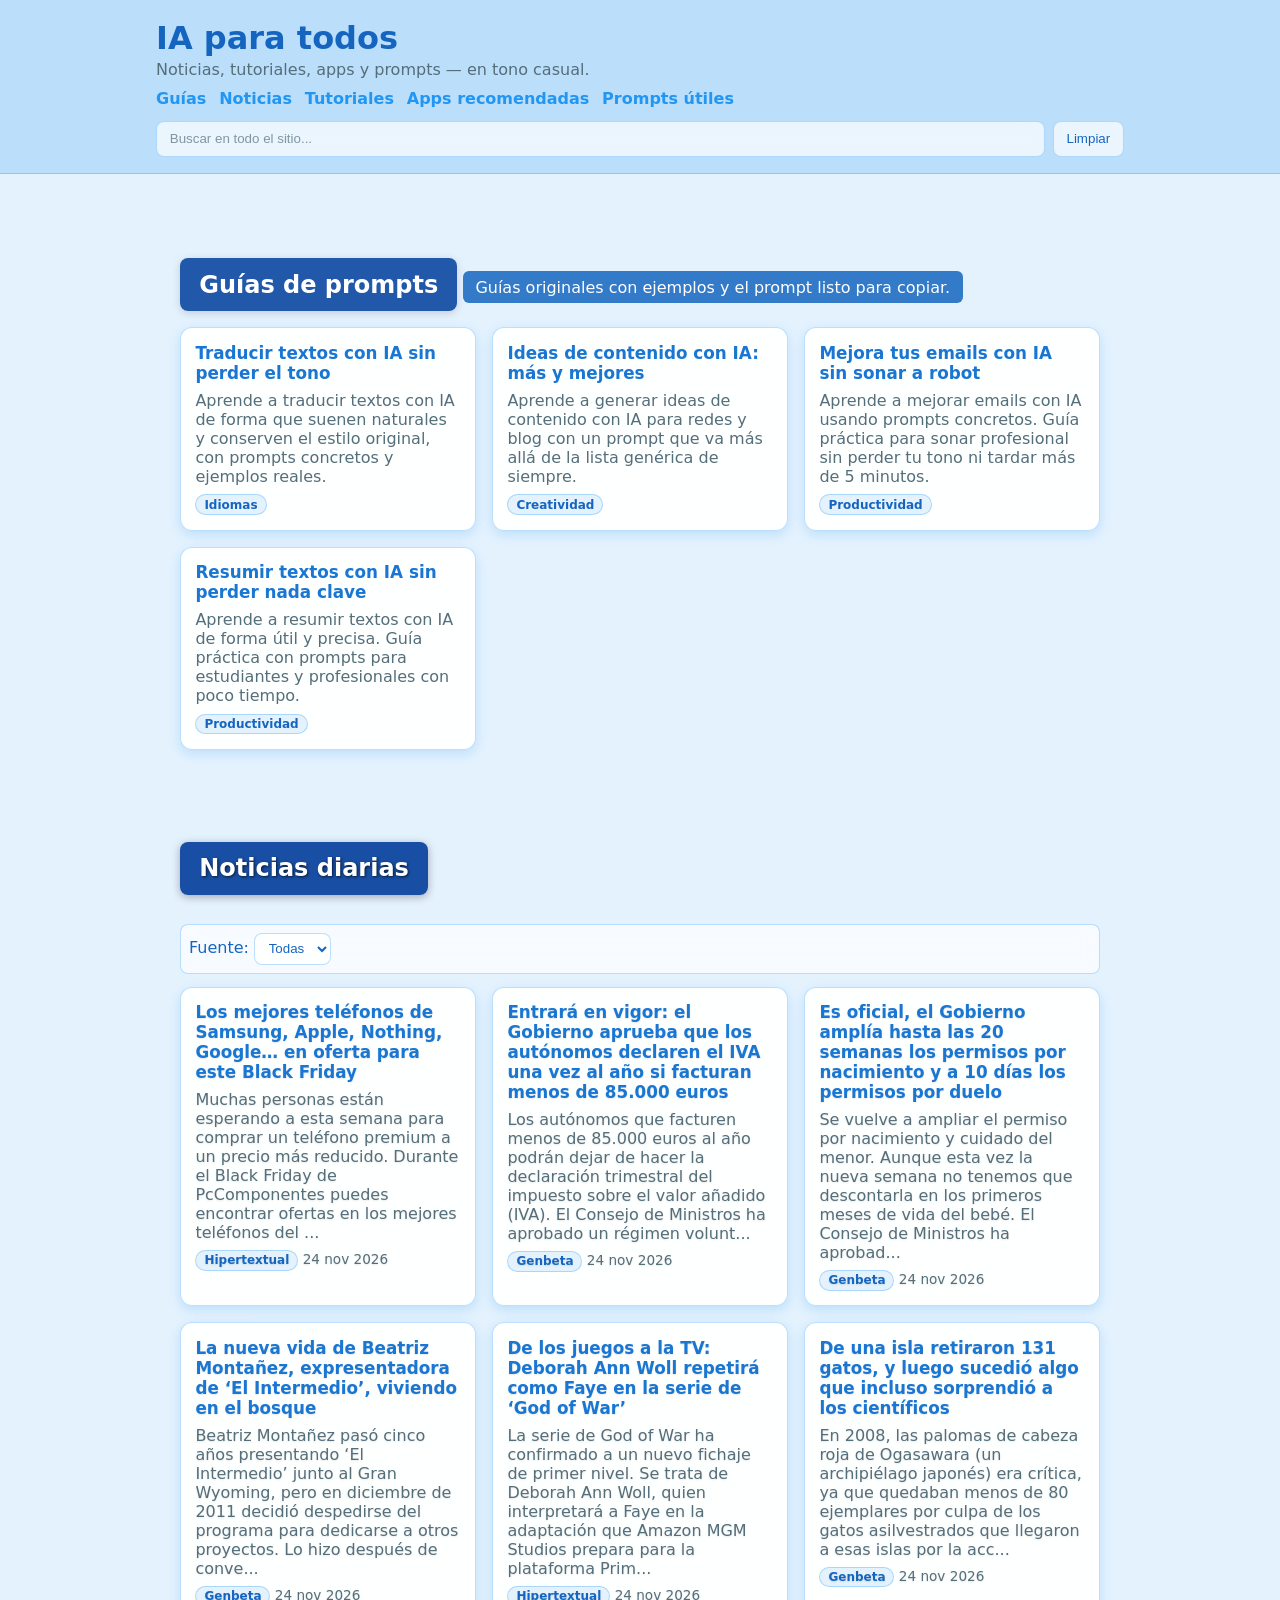
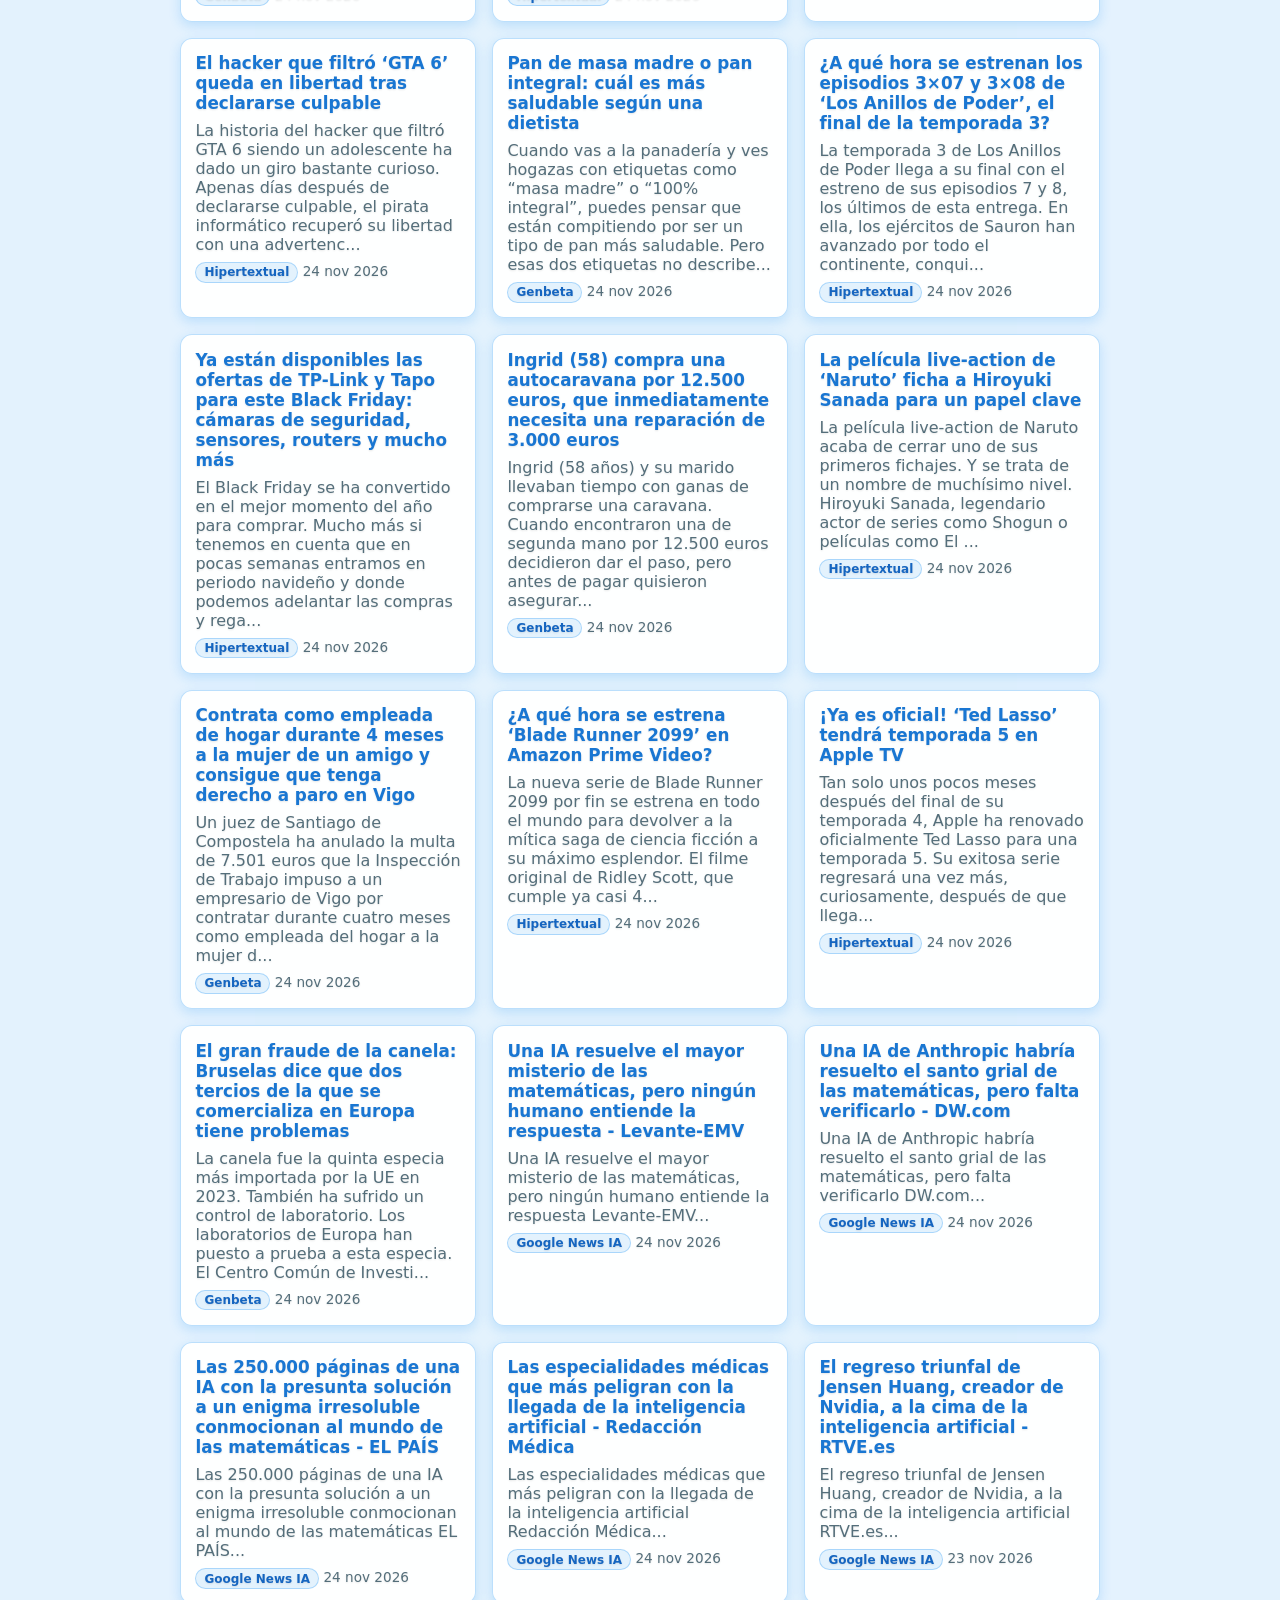
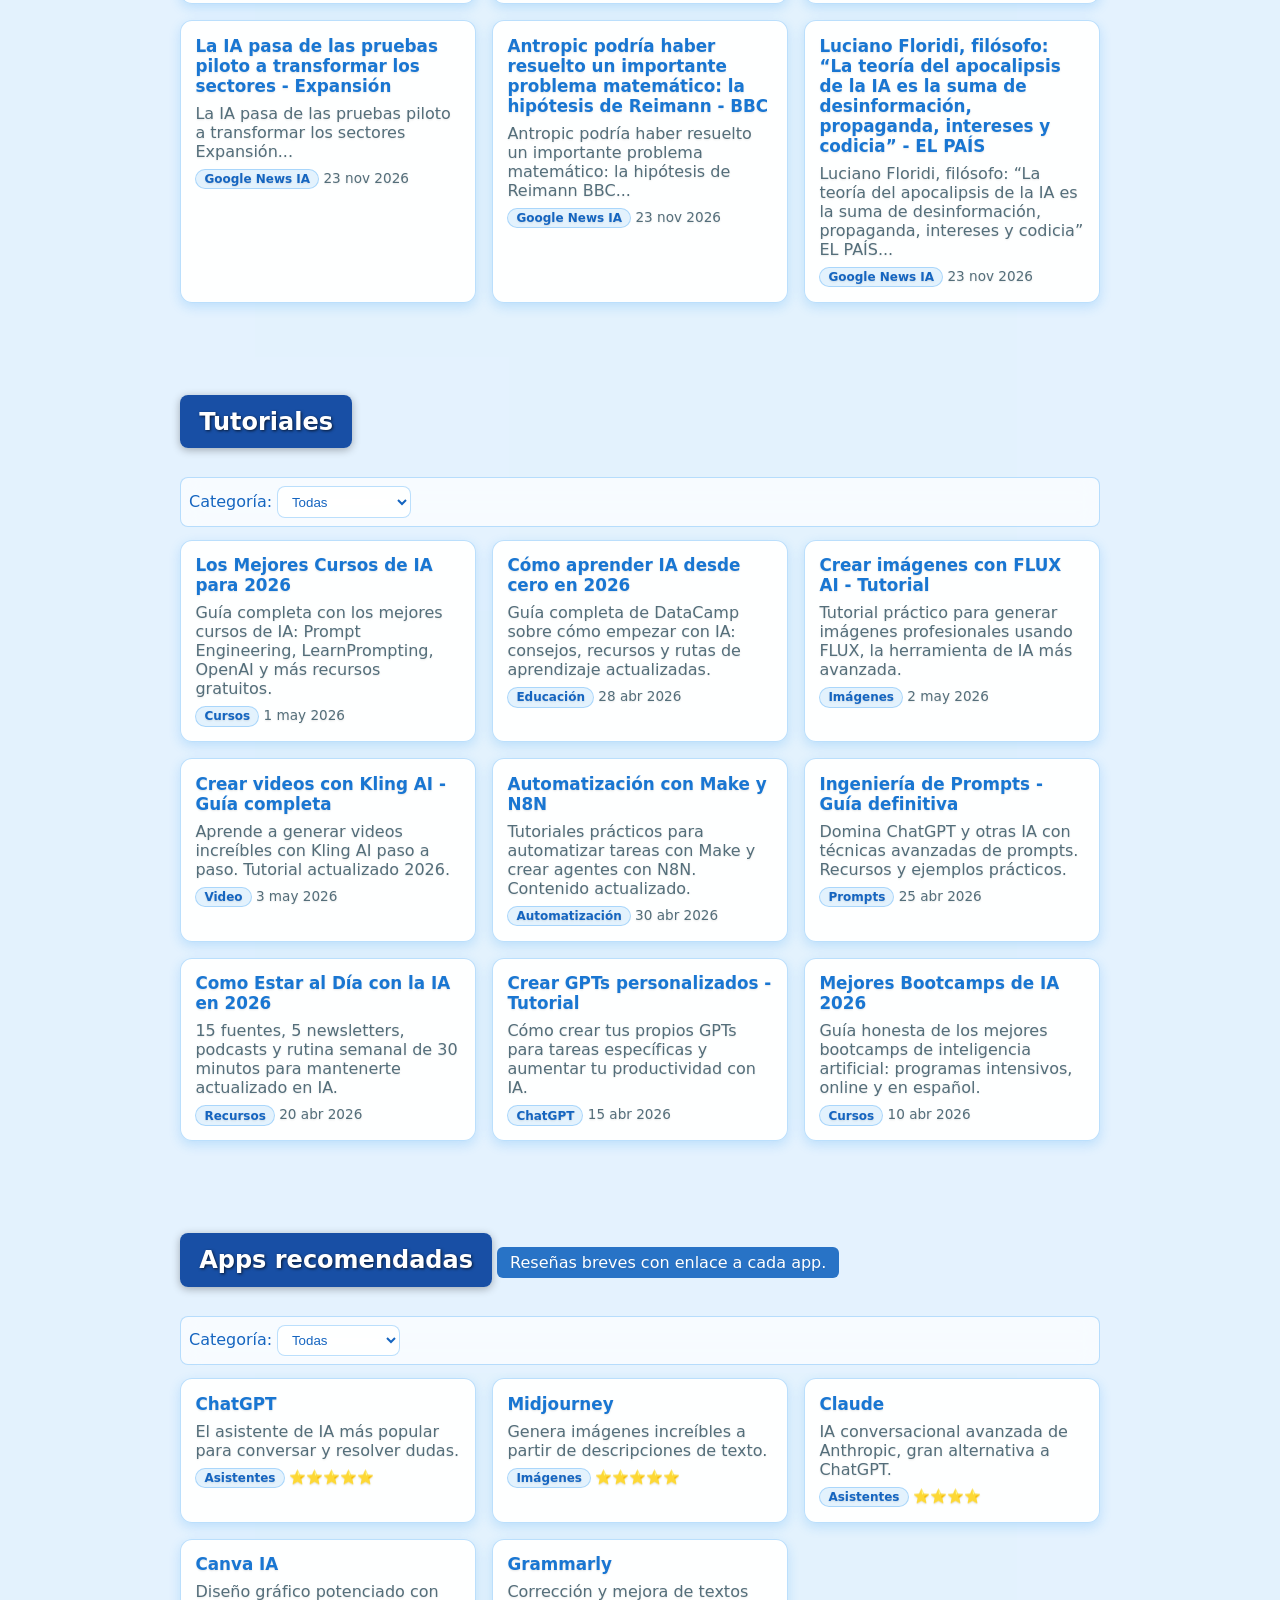
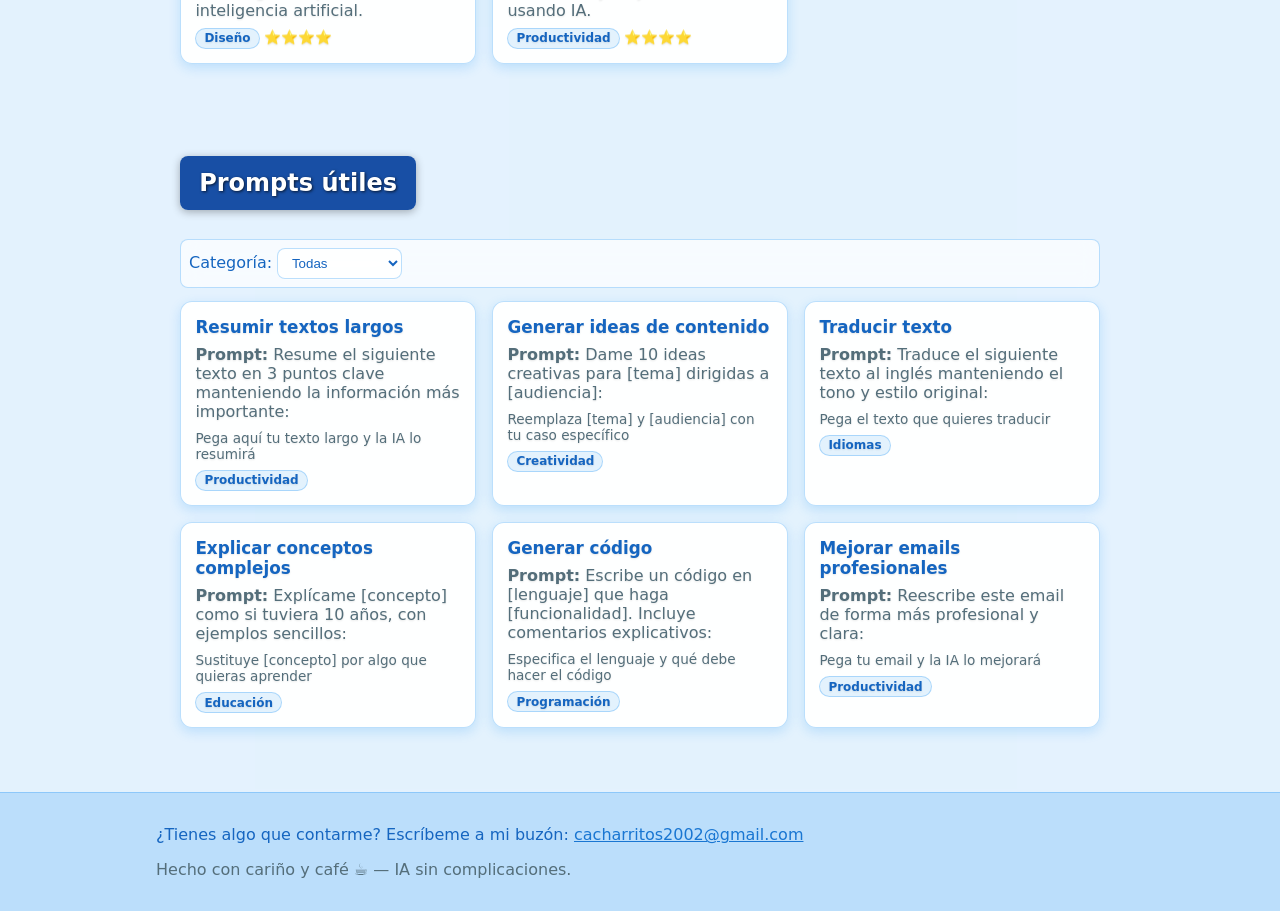
==== commit 4eb63496: "chore: pre-render diario del contenido" ====
--- a/index.html
+++ b/index.html
@@ -145,155 +145,187 @@
       <ul id="newsList" class="card-list" aria-live="polite" itemprop="articleBody">
         <!-- PRERENDER:news:START -->
         <li class="card">
-          <h3><a href="https://www.genbeta.com/actualidad/telescopio-sudafrica-capto-senal-laser-procedente-8-000-millones-anos-luz-astronomos-saben-donde-viene" target="_blank" rel="noopener">Un telescopio en Sudáfrica captó una señal láser procedente de más de 8.000 millones de años luz, y los astrónomos saben de dónde viene </a></h3>
-          <p>El radiotelescopio MeerKAT de Sudáfrica ha detectado una especie de láser natural que emite en ondas de radio desde una galaxia a más de 8.000 millones de años luz. El descubrimiento fue publicado en ...</p>
-          <div class="meta">
-            <span class="badge">Genbeta</span>
-            <time datetime="2026-11-23T17:00:52.000Z">23 nov 2026</time>
-          </div>
-        </li>
-        <li class="card">
-          <h3><a href="https://www.genbeta.com/actualidad/diez-anos-miles-empleados-mil-millones-dolares-estimados-historia-grand-theft-auto-vi-dentro" target="_blank" rel="noopener">Diez años, miles de empleados y más de mil millones de dólares estimados: la historia de Grand Theft Auto VI desde dentro </a></h3>
-          <p>Grand Theft Auto VI, la nueva entrega de la saga de crímenes de Rockstar, se ha hecho sobre todo en Escocia, en el estudio que la compañía tiene en Edimburgo. Allí estuvo The Guardian para su reportaj...</p>
-          <div class="meta">
-            <span class="badge">Genbeta</span>
-            <time datetime="2026-11-23T16:30:51.000Z">23 nov 2026</time>
-          </div>
-        </li>
-        <li class="card">
-          <h3><a href="https://www.genbeta.com/laboral/confirmado-justicia-determina-que-utilizar-ia-trabajo-permiso-empresa-puede-ser-motivo-despido-disciplinario-se-apoya-estatuto-trabajadores" target="_blank" rel="noopener">Confirmado: la Justicia determina que utilizar la IA en el trabajo sin permiso de la empresa puede ser motivo de despido disciplinario y se apoya en el Estatuto de los Trabajadores </a></h3>
-          <p>El uso de inteligencia artificial en el trabajo puede entrar en conflicto con las reglas de la empresa. En el caso de un programador informático, ha supuesto, junto con otros incumplimientos, un despi...</p>
-          <div class="meta">
-            <span class="badge">Genbeta</span>
-            <time datetime="2026-11-23T16:00:49.000Z">23 nov 2026</time>
-          </div>
-        </li>
-        <li class="card">
-          <h3><a href="https://news.google.com/rss/articles/[base64]?oc=5" target="_blank" rel="noopener">Barguñó (PwC): &quot;Para que la IA funcione tiene que haber un objetivo claro de negocio&quot; - Expansión</a></h3>
-          <p>Barguñó (PwC): &quot;Para que la IA funcione tiene que haber un objetivo claro de negocio&quot; Expansión...</p>
-          <div class="meta">
-            <span class="badge">Google News IA</span>
-            <time datetime="2026-11-23T15:36:52.000Z">23 nov 2026</time>
-          </div>
-        </li>
-        <li class="card">
-          <h3><a href="https://www.genbeta.com/actualidad/elijah-wood-regreso-al-papel-frodo-27-anos" target="_blank" rel="noopener">Elijah Wood: el regreso al papel de Frodo tras 27 años </a></h3>
-          <p>Elijah Wood ha vuelto a calzarse los pies de hobbit de Frodo Bolsón más de dos décadas después de rodar la trilogía de Peter Jackson, en este caso para ‘El Señor de los Anillos: La caza de Gollum’, la...</p>
-          <div class="meta">
-            <span class="badge">Genbeta</span>
-            <time datetime="2026-11-23T15:30:50.000Z">23 nov 2026</time>
-          </div>
-        </li>
-        <li class="card">
-          <h3><a href="https://hipertextual.com/cine-television/espectacular-trailer-final-de-avengers-doomsday-la-batalla-definitiva-de-marvel-llega-a-los-cines/" target="_blank" rel="noopener">Espectacular tráiler final de ‘Avengers: Doomsday’: la batalla definitiva de Marvel llega a los cines</a></h3>
-          <p>Marvel acaba de lanzar por fin el esperado tráiler final de Avengers: Doomsday. Cuando tan solo restan cuatro semanas para disfrutar de la nueva película de los Vengadores en cines, la compañía ha dec...</p>
-          <div class="meta">
-            <span class="badge">Hipertextual</span>
-            <time datetime="2026-11-23T14:31:12.000Z">23 nov 2026</time>
-          </div>
-        </li>
-        <li class="card">
-          <h3><a href="https://www.genbeta.com/laboral/arranca-se-mueve-no-pasa-nada-logica-que-llena-talleres-mecanico-18-anos-oficio" target="_blank" rel="noopener">“Si arranca y se mueve, no pasa nada”: la lógica que más llena los talleres, según un mecánico con 18 años de oficio </a></h3>
-          <p>Aunque el coche parezca que ha empezado a dar tirones o pierde potencia, puede seguir siendo capaz de arrancar y circular. Además, si esto ocurre de forma recurrente, es fácil que se vuelva habitual. ...</p>
-          <div class="meta">
-            <span class="badge">Genbeta</span>
-            <time datetime="2026-11-23T14:00:51.000Z">23 nov 2026</time>
-          </div>
-        </li>
-        <li class="card">
-          <h3><a href="https://news.google.com/rss/articles/[base64]?oc=5" target="_blank" rel="noopener">La IA redefine el futuro de Radiología: &quot;El reto es aprovecharla para ser mejores médicos&quot; - Redacción Médica</a></h3>
-          <p>La IA redefine el futuro de Radiología: &quot;El reto es aprovecharla para ser mejores médicos&quot; Redacción Médica...</p>
-          <div class="meta">
-            <span class="badge">Google News IA</span>
-            <time datetime="2026-11-23T13:19:01.000Z">23 nov 2026</time>
-          </div>
-        </li>
-        <li class="card">
-          <h3><a href="https://hipertextual.com/cine-television/hbo-max-lanza-su-oferta-de-black-friday-todos-sus-planes-a-precio-de-risa-durante-un-ano-entero/" target="_blank" rel="noopener">HBO Max lanza su oferta de Black Friday: todos sus planes a precio de risa durante un año entero</a></h3>
-          <p>HBO Max acaba de anunciar al fin su oferta para el Black Friday 2026, y desde luego no ha defraudado. Mientras se define el futuro de la plataforma tras la fusión de Warner Bros. con Paramount, sus su...</p>
-          <div class="meta">
-            <span class="badge">Hipertextual</span>
-            <time datetime="2026-11-23T12:06:55.000Z">23 nov 2026</time>
-          </div>
-        </li>
-        <li class="card">
-          <h3><a href="https://www.genbeta.com/internacional/1724-cayo-meteorito-alemania-acabamos-descubrir-que-contenia-material-imposible-para-fisica" target="_blank" rel="noopener">En 1724 cayó un meteorito en Alemania: acabamos de descubrir que contenía un material 'imposible' para la física </a></h3>
-          <p>El meteorito de Steinbach fue hallado en Alemania en 1724. Alguno de sus fragmentos está en el Museo Nacional de Historia Natural de París. De él han estudiado una peculiaridad de su conducta térmica....</p>
-          <div class="meta">
-            <span class="badge">Genbeta</span>
-            <time datetime="2026-11-23T12:00:57.000Z">23 nov 2026</time>
-          </div>
-        </li>
-        <li class="card">
-          <h3><a href="https://hipertextual.com/cine-television/la-bola-negra-destrona-a-spider-man-brand-new-day-como-la-pelicula-mas-taquillera-de-2026-en-espana-sus-cifras-son-historicas/" target="_blank" rel="noopener">‘La Bola Negra’ destrona a ‘Spider-Man: Brand New Day’ como la película más taquillera de 2026 en España: sus cifras son históricas</a></h3>
-          <p>La taquilla de España tiene un nuevo rey en este 2026. Y es que, después del último fin de semana (20-22 de noviembre), La Bola Negra ha destronado a Spider-Man: Brand New Day y se ha convertido en la...</p>
-          <div class="meta">
-            <span class="badge">Hipertextual</span>
-            <time datetime="2026-11-23T10:53:35.000Z">23 nov 2026</time>
-          </div>
-        </li>
-        <li class="card">
-          <h3><a href="https://news.google.com/rss/articles/[base64]?oc=5" target="_blank" rel="noopener">Alexander Wang, jefe de IA de Meta: &quot;La bomba atómica es un ejercicio escolar comparado con lo que acaba de hacer la IA&quot; - El Confidencial</a></h3>
-          <p>Alexander Wang, jefe de IA de Meta: &quot;La bomba atómica es un ejercicio escolar comparado con lo que acaba de hacer la IA&quot; El Confidencial...</p>
-          <div class="meta">
-            <span class="badge">Google News IA</span>
-            <time datetime="2026-11-23T10:30:00.000Z">23 nov 2026</time>
-          </div>
-        </li>
-        <li class="card">
-          <h3><a href="https://news.google.com/rss/articles/[base64]?oc=5" target="_blank" rel="noopener">La IA desafía un misterio de 167 años: la prueba de 17 millones de líneas que podría valer 1 millón de dólares - National Geographic España</a></h3>
-          <p>La IA desafía un misterio de 167 años: la prueba de 17 millones de líneas que podría valer 1 millón de dólares National Geographic España...</p>
-          <div class="meta">
-            <span class="badge">Google News IA</span>
-            <time datetime="2026-11-23T10:17:14.000Z">23 nov 2026</time>
-          </div>
-        </li>
-        <li class="card">
-          <h3><a href="https://hipertextual.com/brands/caixabank-cien-euros/" target="_blank" rel="noopener">Así puedes conseguir cien euros al abrir una cuenta bancaria online sin comisiones</a></h3>
-          <p>Las promociones, por norma general, pueden resultar atractivas a primera vista, pero muchas veces es importante detenerse a revisar los requisitos. En el caso de la banca, suelen exigir domiciliar ing...</p>
-          <div class="meta">
-            <span class="badge">Hipertextual</span>
-            <time datetime="2026-11-23T10:04:06.000Z">23 nov 2026</time>
-          </div>
-        </li>
-        <li class="card">
-          <h3><a href="https://www.genbeta.com/truco/hoja-papel-tiene-0-1-mm-grosor-al-doblarla-27-veces-se-forma-pila-alta-que-everest-15-pliegues-elevan-alla-luna" target="_blank" rel="noopener">Una hoja de papel tiene 0,1 mm de grosor, pero al doblarla 27 veces se forma una pila más alta que el Everest. 15 pliegues más la elevan más allá de la Luna </a></h3>
-          <p>El doblez de una hoja de papel es una acción muy común. Sin embargo, si tratamos de hacerlo muchas veces seguidas, nos encontraremos con algunos problemas. Por ejemplo, cuantos más dobleces hacemos, m...</p>
-          <div class="meta">
-            <span class="badge">Genbeta</span>
-            <time datetime="2026-11-23T10:00:52.000Z">23 nov 2026</time>
-          </div>
-        </li>
-        <li class="card">
-          <h3><a href="https://hipertextual.com/cine-television/hailee-steinfeld-vuelve-en-avengers-doomsday-como-kate-bishop-jovenes-vengadores-ucm/" target="_blank" rel="noopener">¡Confirmado! Hailee Steinfeld vuelve en ‘Avengers: Doomsday’ como Kate Bishop: ¿llegan los Jóvenes Vengadores al UCM?</a></h3>
-          <p>Después de muchos meses suplicando por esta noticia, Marvel por fin ha correspondido a sus fans. La actriz Hailee Steinfeld, que interpretó a Kate Bishop en la serie de Ojo de Halcón, volverá en Aveng...</p>
-          <div class="meta">
-            <span class="badge">Hipertextual</span>
-            <time datetime="2026-11-23T09:37:00.000Z">23 nov 2026</time>
-          </div>
-        </li>
-        <li class="card">
-          <h3><a href="https://www.genbeta.com/internacional/hace-12-anos-exmujer-elon-musk-dijo-que-mejores-tecnicas-multimillonario-saber-usar-sabiamente-psicologia-oposicion" target="_blank" rel="noopener">Hace 12 años, la exmujer de Elon Musk dijo que una de las mejores técnicas del multimillonario es saber usar sabiamente la psicología de la oposición </a></h3>
-          <p>Los dos grandes hábitos que observó Justine Musk en su exmarido durante su explosión profesional fueron el de trabajar mucho y el de decir “no”. “Me di cuenta de que detrás de cada no hay un sí más pr...</p>
-          <div class="meta">
-            <span class="badge">Genbeta</span>
-            <time datetime="2026-11-23T09:00:28.000Z">23 nov 2026</time>
-          </div>
-        </li>
-        <li class="card">
-          <h3><a href="https://news.google.com/rss/articles/[base64]?oc=5" target="_blank" rel="noopener">La IA corporativa avanza a paso lento: la usan solo tres de cada diez empresas andaluzas - El Conciso</a></h3>
-          <p>La IA corporativa avanza a paso lento: la usan solo tres de cada diez empresas andaluzas El Conciso...</p>
-          <div class="meta">
-            <span class="badge">Google News IA</span>
-            <time datetime="2026-11-23T05:00:45.000Z">23 nov 2026</time>
-          </div>
-        </li>
-        <li class="card">
-          <h3><a href="https://news.google.com/rss/articles/[base64]?oc=5" target="_blank" rel="noopener">Claude ayuda a resolver un enigma matemático de 170 años: ¿podemos fiarnos de su respuesta? - La Vanguardia</a></h3>
-          <p>Claude ayuda a resolver un enigma matemático de 170 años: ¿podemos fiarnos de su respuesta? La Vanguardia...</p>
-          <div class="meta">
-            <span class="badge">Google News IA</span>
-            <time datetime="2026-11-23T05:00:00.000Z">23 nov 2026</time>
+          <h3><a href="https://hipertextual.com/ofertas-descuentos/telefonos-black-friday-pc-componentes/" target="_blank" rel="noopener">Los mejores teléfonos de Samsung, Apple, Nothing, Google… en oferta para este Black Friday</a></h3>
+          <p>Muchas personas están esperando a esta semana para comprar un teléfono premium a un precio más reducido. Durante el Black Friday de PcComponentes puedes encontrar ofertas en los mejores teléfonos del ...</p>
+          <div class="meta">
+            <span class="badge">Hipertextual</span>
+            <time datetime="2026-11-24T16:34:26.000Z">24 nov 2026</time>
+          </div>
+        </li>
+        <li class="card">
+          <h3><a href="https://www.genbeta.com/actualidad/entrara-vigor-gobierno-aprueba-que-autonomos-declaren-iva-vez-al-ano-facturan-85-000-euros" target="_blank" rel="noopener">Entrará en vigor: el Gobierno aprueba que los autónomos declaren el IVA una vez al año si facturan menos de 85.000 euros </a></h3>
+          <p>Los autónomos que facturen menos de 85.000 euros al año podrán dejar de hacer la declaración trimestral del impuesto sobre el valor añadido (IVA). El Consejo de Ministros ha aprobado un régimen volunt...</p>
+          <div class="meta">
+            <span class="badge">Genbeta</span>
+            <time datetime="2026-11-24T16:28:04.000Z">24 nov 2026</time>
+          </div>
+        </li>
+        <li class="card">
+          <h3><a href="https://www.genbeta.com/actualidad/oficial-gobierno-amplia-20-semanas-permisos-nacimiento-a-10-dias-permisos-duelo" target="_blank" rel="noopener">Es oficial, el Gobierno amplía hasta las 20 semanas los permisos por nacimiento y a 10 días los permisos por duelo </a></h3>
+          <p>Se vuelve a ampliar el permiso por nacimiento y cuidado del menor. Aunque esta vez la nueva semana no tenemos que descontarla en los primeros meses de vida del bebé. El Consejo de Ministros ha aprobad...</p>
+          <div class="meta">
+            <span class="badge">Genbeta</span>
+            <time datetime="2026-11-24T16:15:56.000Z">24 nov 2026</time>
+          </div>
+        </li>
+        <li class="card">
+          <h3><a href="https://www.genbeta.com/actualidad/nueva-vida-beatriz-montanez-expresentadora-intermedio-viviendo-bosque" target="_blank" rel="noopener">La nueva vida de Beatriz Montañez, expresentadora de ‘El Intermedio’, viviendo en el bosque </a></h3>
+          <p>Beatriz Montañez pasó cinco años presentando ‘El Intermedio’ junto al Gran Wyoming, pero en diciembre de 2011 decidió despedirse del programa para dedicarse a otros proyectos. Lo hizo después de conve...</p>
+          <div class="meta">
+            <span class="badge">Genbeta</span>
+            <time datetime="2026-11-24T16:01:02.000Z">24 nov 2026</time>
+          </div>
+        </li>
+        <li class="card">
+          <h3><a href="https://hipertextual.com/cine-television/deborah-ann-woll-faye-serie-god-of-war/" target="_blank" rel="noopener">De los juegos a la TV: Deborah Ann Woll repetirá como Faye en la serie de ‘God of War’</a></h3>
+          <p>La serie de God of War ha confirmado a un nuevo fichaje de primer nivel. Se trata de Deborah Ann Woll, quien interpretará a Faye en la adaptación que Amazon MGM Studios prepara para la plataforma Prim...</p>
+          <div class="meta">
+            <span class="badge">Hipertextual</span>
+            <time datetime="2026-11-24T15:52:06.000Z">24 nov 2026</time>
+          </div>
+        </li>
+        <li class="card">
+          <h3><a href="https://www.genbeta.com/actualidad/isla-retiraron-131-gatos-luego-sucedio-algo-que-incluso-sorprendio-a-cientificos" target="_blank" rel="noopener">De una isla retiraron 131 gatos, y luego sucedió algo que incluso sorprendió a los científicos </a></h3>
+          <p>En 2008, las palomas de cabeza roja de Ogasawara (un archipiélago japonés) era crítica, ya que quedaban menos de 80 ejemplares por culpa de los gatos asilvestrados que llegaron a esas islas por la acc...</p>
+          <div class="meta">
+            <span class="badge">Genbeta</span>
+            <time datetime="2026-11-24T14:01:03.000Z">24 nov 2026</time>
+          </div>
+        </li>
+        <li class="card">
+          <h3><a href="https://hipertextual.com/videojuegos/hacker-gta-6-libertad-declararse-culpable/" target="_blank" rel="noopener">El hacker que filtró ‘GTA 6’ queda en libertad tras declararse culpable</a></h3>
+          <p>La historia del hacker que filtró GTA 6 siendo un adolescente ha dado un giro bastante curioso. Apenas días después de declararse culpable, el pirata informático recuperó su libertad con una advertenc...</p>
+          <div class="meta">
+            <span class="badge">Hipertextual</span>
+            <time datetime="2026-11-24T13:23:50.000Z">24 nov 2026</time>
+          </div>
+        </li>
+        <li class="card">
+          <h3><a href="https://www.genbeta.com/nuevo/pan-masa-madre-pan-integral-cual-saludable-dietista" target="_blank" rel="noopener">Pan de masa madre o pan integral: cuál es más saludable según una dietista </a></h3>
+          <p>Cuando vas a la panadería y ves hogazas con etiquetas como “masa madre” o “100% integral”, puedes pensar que están compitiendo por ser un tipo de pan más saludable. Pero esas dos etiquetas no describe...</p>
+          <div class="meta">
+            <span class="badge">Genbeta</span>
+            <time datetime="2026-11-24T13:01:51.000Z">24 nov 2026</time>
+          </div>
+        </li>
+        <li class="card">
+          <h3><a href="https://hipertextual.com/cine-television/a-que-hora-se-estrenan-los-episodios-3x07-y-3x08-de-los-anillos-de-poder-el-final-de-la-temporada-3/" target="_blank" rel="noopener">¿A qué hora se estrenan los episodios 3×07 y 3×08 de ‘Los Anillos de Poder’, el final de la temporada 3?</a></h3>
+          <p>La temporada 3 de Los Anillos de Poder llega a su final con el estreno de sus episodios 7 y 8, los últimos de esta entrega. En ella, los ejércitos de Sauron han avanzado por todo el continente, conqui...</p>
+          <div class="meta">
+            <span class="badge">Hipertextual</span>
+            <time datetime="2026-11-24T12:26:50.000Z">24 nov 2026</time>
+          </div>
+        </li>
+        <li class="card">
+          <h3><a href="https://hipertextual.com/brands/ofertas-black-friday-2/" target="_blank" rel="noopener">Ya están disponibles las ofertas de TP-Link y Tapo para este Black Friday: cámaras de seguridad, sensores, routers y mucho más</a></h3>
+          <p>El Black Friday se ha convertido en el mejor momento del año para comprar. Mucho más si tenemos en cuenta que en pocas semanas entramos en periodo navideño y donde podemos adelantar las compras y rega...</p>
+          <div class="meta">
+            <span class="badge">Hipertextual</span>
+            <time datetime="2026-11-24T12:24:06.000Z">24 nov 2026</time>
+          </div>
+        </li>
+        <li class="card">
+          <h3><a href="https://www.genbeta.com/actualidad/ingrid-58-compra-autocaravana-12-500-euros-que-inmediatamente-necesita-reparacion-3-000-euros" target="_blank" rel="noopener">Ingrid (58) compra una autocaravana por 12.500 euros, que inmediatamente necesita una reparación de 3.000 euros </a></h3>
+          <p>Ingrid (58 años) y su marido llevaban tiempo con ganas de comprarse una caravana. Cuando encontraron una de segunda mano por 12.500 euros decidieron dar el paso, pero antes de pagar quisieron asegurar...</p>
+          <div class="meta">
+            <span class="badge">Genbeta</span>
+            <time datetime="2026-11-24T12:01:48.000Z">24 nov 2026</time>
+          </div>
+        </li>
+        <li class="card">
+          <h3><a href="https://hipertextual.com/cine-television/la-pelicula-live-action-de-naruto-ficha-a-hiroyuki-sanada-para-un-papel-clave/" target="_blank" rel="noopener">La película live-action de ‘Naruto’ ficha a Hiroyuki Sanada para un papel clave</a></h3>
+          <p>La película live-action de Naruto acaba de cerrar uno de sus primeros fichajes. Y se trata de un nombre de muchísimo nivel. Hiroyuki Sanada, legendario actor de series como Shogun o películas como El ...</p>
+          <div class="meta">
+            <span class="badge">Hipertextual</span>
+            <time datetime="2026-11-24T11:44:21.000Z">24 nov 2026</time>
+          </div>
+        </li>
+        <li class="card">
+          <h3><a href="https://www.genbeta.com/actualidad/contrata-como-empleada-hogar-durante-4-meses-a-mujer-amigo-consigue-que-tenga-derecho-a-paro-vigo" target="_blank" rel="noopener">Contrata como empleada de hogar durante 4 meses a la mujer de un amigo y consigue que tenga derecho a paro en Vigo </a></h3>
+          <p>Un juez de Santiago de Compostela ha anulado la multa de 7.501 euros que la Inspección de Trabajo impuso a un empresario de Vigo por contratar durante cuatro meses como empleada del hogar a la mujer d...</p>
+          <div class="meta">
+            <span class="badge">Genbeta</span>
+            <time datetime="2026-11-24T10:57:35.000Z">24 nov 2026</time>
+          </div>
+        </li>
+        <li class="card">
+          <h3><a href="https://hipertextual.com/cine-television/a-que-hora-se-estrena-blade-runner-2099-en-amazon-prime-video/" target="_blank" rel="noopener">¿A qué hora se estrena ‘Blade Runner 2099’ en Amazon Prime Video?</a></h3>
+          <p>La nueva serie de Blade Runner 2099 por fin se estrena en todo el mundo para devolver a la mítica saga de ciencia ficción a su máximo esplendor. El filme original de Ridley Scott, que cumple ya casi 4...</p>
+          <div class="meta">
+            <span class="badge">Hipertextual</span>
+            <time datetime="2026-11-24T10:46:38.000Z">24 nov 2026</time>
+          </div>
+        </li>
+        <li class="card">
+          <h3><a href="https://hipertextual.com/cine-television/ya-es-oficial-ted-lasso-tendra-temporada-5-en-apple-tv/" target="_blank" rel="noopener">¡Ya es oficial! ‘Ted Lasso’ tendrá temporada 5 en Apple TV</a></h3>
+          <p>Tan solo unos pocos meses después del final de su temporada 4, Apple ha renovado oficialmente Ted Lasso para una temporada 5. Su exitosa serie regresará una vez más, curiosamente, después de que llega...</p>
+          <div class="meta">
+            <span class="badge">Hipertextual</span>
+            <time datetime="2026-11-24T10:11:15.000Z">24 nov 2026</time>
+          </div>
+        </li>
+        <li class="card">
+          <h3><a href="https://www.genbeta.com/actualidad/gran-fraude-canela-bruselas-dice-que-dos-tercios-que-se-comercializa-europa-tiene-problemas" target="_blank" rel="noopener">El gran fraude de la canela: Bruselas dice que dos tercios de la que se comercializa en Europa tiene problemas </a></h3>
+          <p>La canela fue la quinta especia más importada por la UE en 2023. También ha sufrido un control de laboratorio. Los laboratorios de Europa han puesto a prueba a esta especia. El Centro Común de Investi...</p>
+          <div class="meta">
+            <span class="badge">Genbeta</span>
+            <time datetime="2026-11-24T10:00:48.000Z">24 nov 2026</time>
+          </div>
+        </li>
+        <li class="card">
+          <h3><a href="https://news.google.com/rss/articles/[base64]?oc=5" target="_blank" rel="noopener">Una IA resuelve el mayor misterio de las matemáticas, pero ningún humano entiende la respuesta - Levante-EMV</a></h3>
+          <p>Una IA resuelve el mayor misterio de las matemáticas, pero ningún humano entiende la respuesta Levante-EMV...</p>
+          <div class="meta">
+            <span class="badge">Google News IA</span>
+            <time datetime="2026-11-24T09:32:49.000Z">24 nov 2026</time>
+          </div>
+        </li>
+        <li class="card">
+          <h3><a href="https://news.google.com/rss/articles/[base64]?oc=5" target="_blank" rel="noopener">Una IA de Anthropic habría resuelto el santo grial de las matemáticas, pero falta verificarlo - DW.com</a></h3>
+          <p>Una IA de Anthropic habría resuelto el santo grial de las matemáticas, pero falta verificarlo DW.com...</p>
+          <div class="meta">
+            <span class="badge">Google News IA</span>
+            <time datetime="2026-11-24T08:02:59.000Z">24 nov 2026</time>
+          </div>
+        </li>
+        <li class="card">
+          <h3><a href="https://news.google.com/rss/articles/[base64]?oc=5" target="_blank" rel="noopener">Las 250.000 páginas de una IA con la presunta solución a un enigma irresoluble conmocionan al mundo de las matemáticas - EL PAÍS</a></h3>
+          <p>Las 250.000 páginas de una IA con la presunta solución a un enigma irresoluble conmocionan al mundo de las matemáticas EL PAÍS...</p>
+          <div class="meta">
+            <span class="badge">Google News IA</span>
+            <time datetime="2026-11-24T04:30:01.000Z">24 nov 2026</time>
+          </div>
+        </li>
+        <li class="card">
+          <h3><a href="https://news.google.com/rss/articles/[base64]?oc=5" target="_blank" rel="noopener">Las especialidades médicas que más peligran con la llegada de la inteligencia artificial - Redacción Médica</a></h3>
+          <p>Las especialidades médicas que más peligran con la llegada de la inteligencia artificial Redacción Médica...</p>
+          <div class="meta">
+            <span class="badge">Google News IA</span>
+            <time datetime="2026-11-24T04:00:00.000Z">24 nov 2026</time>
+          </div>
+        </li>
+        <li class="card">
+          <h3><a href="https://news.google.com/rss/articles/[base64]?oc=5" target="_blank" rel="noopener">El regreso triunfal de Jensen Huang, creador de Nvidia, a la cima de la inteligencia artificial - RTVE.es</a></h3>
+          <p>El regreso triunfal de Jensen Huang, creador de Nvidia, a la cima de la inteligencia artificial RTVE.es...</p>
+          <div class="meta">
+            <span class="badge">Google News IA</span>
+            <time datetime="2026-11-23T19:05:58.000Z">23 nov 2026</time>
+          </div>
+        </li>
+        <li class="card">
+          <h3><a href="https://news.google.com/rss/articles/[base64]?oc=5" target="_blank" rel="noopener">La IA pasa de las pruebas piloto a transformar los sectores - Expansión</a></h3>
+          <p>La IA pasa de las pruebas piloto a transformar los sectores Expansión...</p>
+          <div class="meta">
+            <span class="badge">Google News IA</span>
+            <time datetime="2026-11-23T18:27:25.000Z">23 nov 2026</time>
+          </div>
+        </li>
+        <li class="card">
+          <h3><a href="https://news.google.com/rss/articles/[base64]?oc=5" target="_blank" rel="noopener">Antropic podría haber resuelto un importante problema matemático: la hipótesis de Reimann - BBC</a></h3>
+          <p>Antropic podría haber resuelto un importante problema matemático: la hipótesis de Reimann BBC...</p>
+          <div class="meta">
+            <span class="badge">Google News IA</span>
+            <time datetime="2026-11-23T11:35:57.000Z">23 nov 2026</time>
           </div>
         </li>
         <li class="card">
@@ -302,38 +334,6 @@
           <div class="meta">
             <span class="badge">Google News IA</span>
             <time datetime="2026-11-23T04:30:01.000Z">23 nov 2026</time>
-          </div>
-        </li>
-        <li class="card">
-          <h3><a href="https://news.google.com/rss/articles/[base64]?oc=5" target="_blank" rel="noopener">La España del empleo barato, ante la nueva ola tecnológica: &quot;La IA no aumenta los salarios por sí sola&quot; - El Mundo</a></h3>
-          <p>La España del empleo barato, ante la nueva ola tecnológica: &quot;La IA no aumenta los salarios por sí sola&quot; El Mundo...</p>
-          <div class="meta">
-            <span class="badge">Google News IA</span>
-            <time datetime="2026-11-22T21:51:34.000Z">22 nov 2026</time>
-          </div>
-        </li>
-        <li class="card">
-          <h3><a href="https://hipertextual.com/cine-television/5-personajes-que-probablemente-van-a-morir-en-avengers-doomsday/" target="_blank" rel="noopener">5 personajes que probablemente van a morir en ‘Avengers: Doomsday’ </a></h3>
-          <p>A estas alturas, todos los fanáticos lo saben. Avengers: Doomsday es el evento cinematográfico más decisivo de Marvel Studios desde Avengers: Endgame. En especial, porque redefine el rumbo de toda la ...</p>
-          <div class="meta">
-            <span class="badge">Hipertextual</span>
-            <time datetime="2026-11-22T19:00:00.000Z">22 nov 2026</time>
-          </div>
-        </li>
-        <li class="card">
-          <h3><a href="https://hipertextual.com/cine-television/5-peliculas-de-las-que-no-has-escuchado-y-que-seguramente-estaran-en-los-oscar/" target="_blank" rel="noopener">5 películas de las que no has escuchado y que seguramente estarán en los Óscar</a></h3>
-          <p>Hay cinco películas que probablemente lleguen al Óscar y de las cuales has escuchado poco. ¿Te parece un fenómeno curioso? Probablemente se deba a varios factores mezclados entre sí. Por un lado, el a...</p>
-          <div class="meta">
-            <span class="badge">Hipertextual</span>
-            <time datetime="2026-11-22T18:00:00.000Z">22 nov 2026</time>
-          </div>
-        </li>
-        <li class="card">
-          <h3><a href="https://hipertextual.com/apple/windows-11-iphone-duo-sin-jailbreak/" target="_blank" rel="noopener">Un ingeniero de Google consigue ejecutar Windows 11 en el iPhone Duo con ayuda de Gemini</a></h3>
-          <p>La llegada del iPhone Duo ha abierto la puerta a todo tipo de experimentos, pero ninguno tan llamativo como lo que ha logrado el jefe de Google AI Studio. Ammaar Reshi, responsable de producto y diseñ...</p>
-          <div class="meta">
-            <span class="badge">Hipertextual</span>
-            <time datetime="2026-11-22T17:00:00.000Z">22 nov 2026</time>
           </div>
         </li>
         <!-- PRERENDER:news:END -->
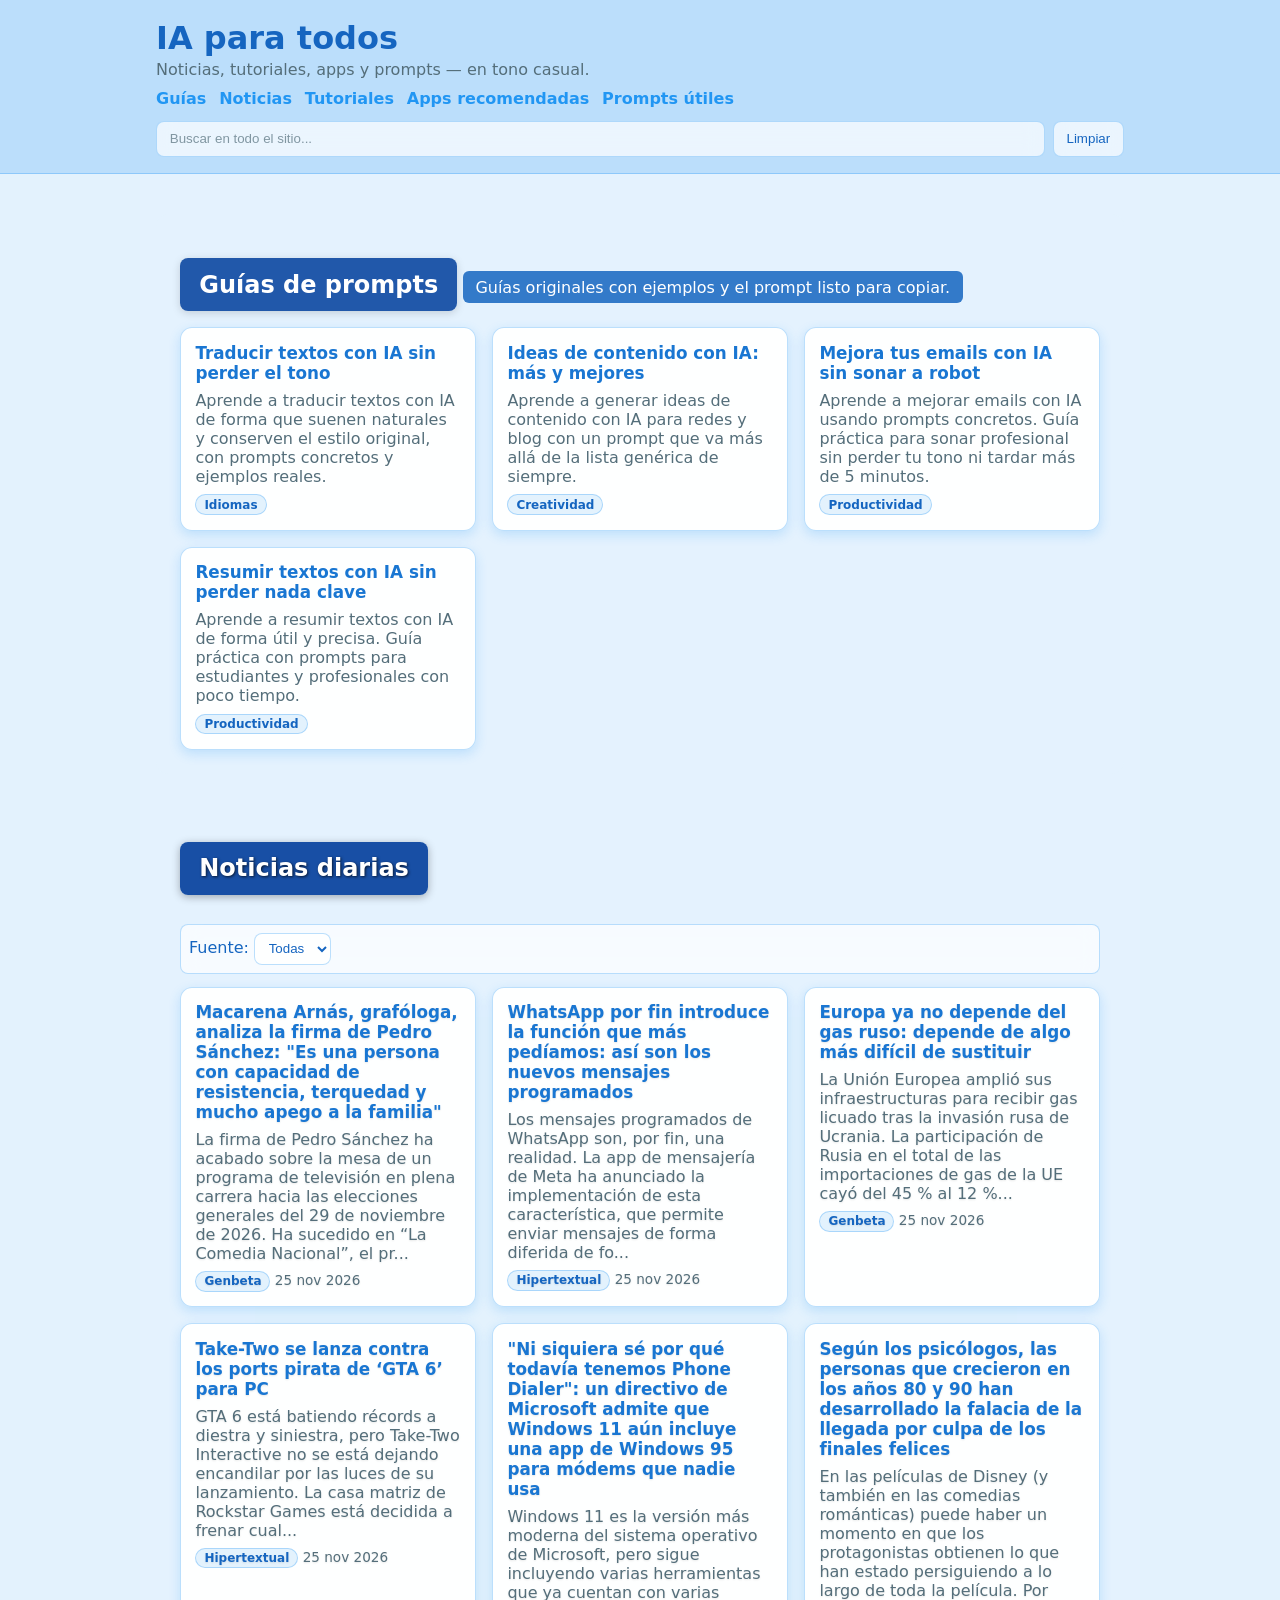
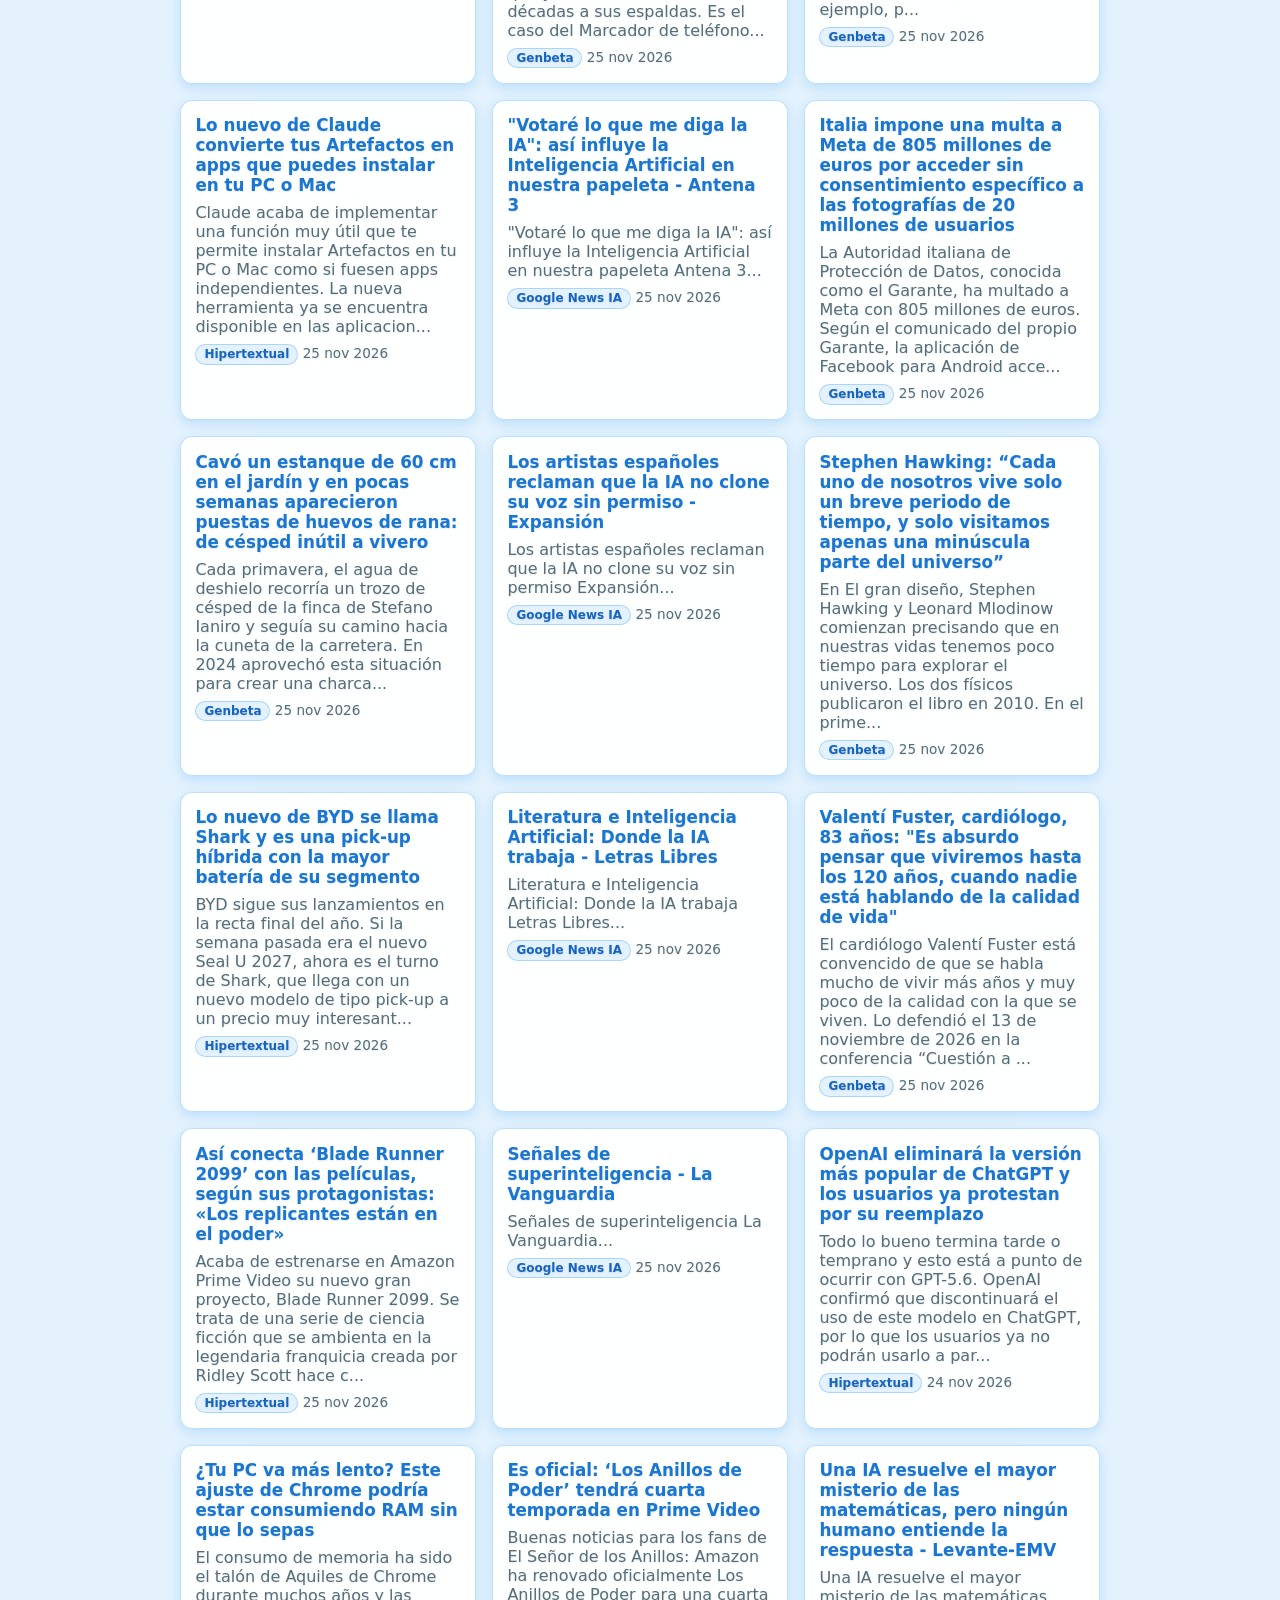
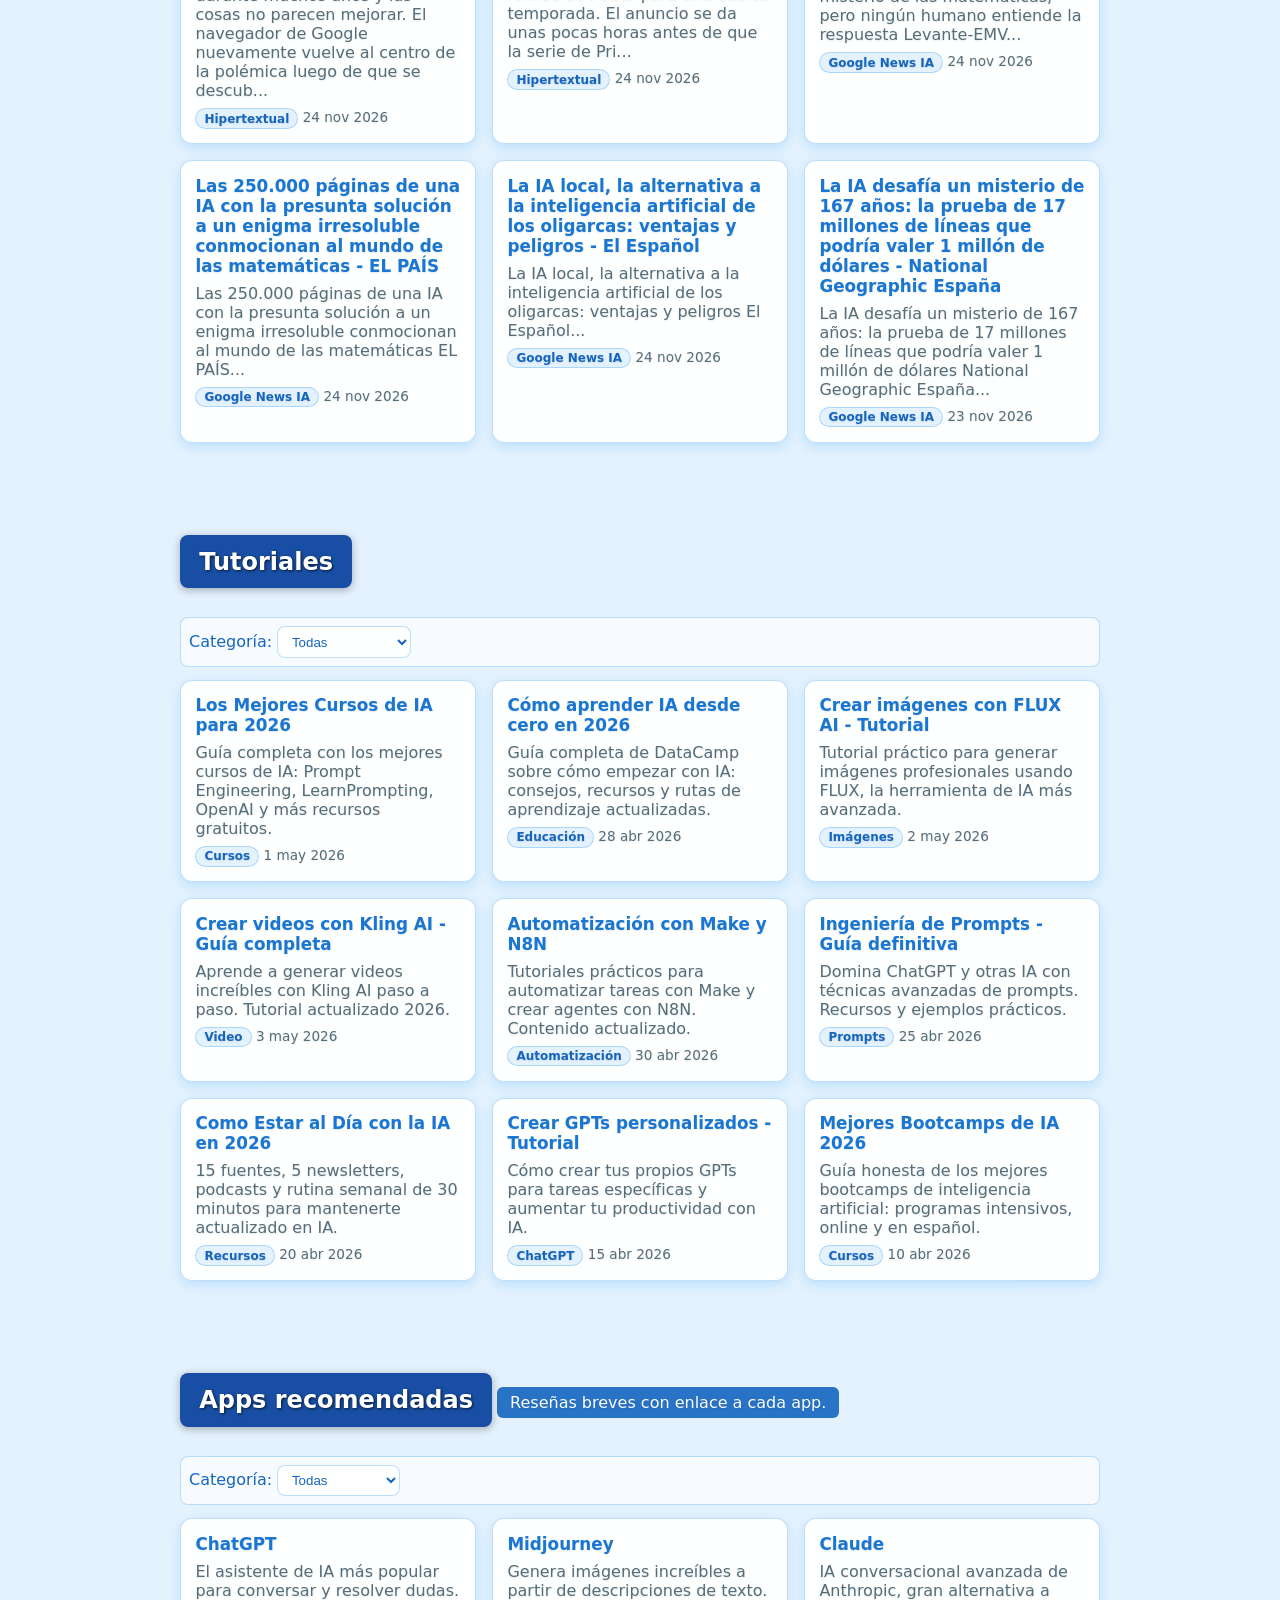
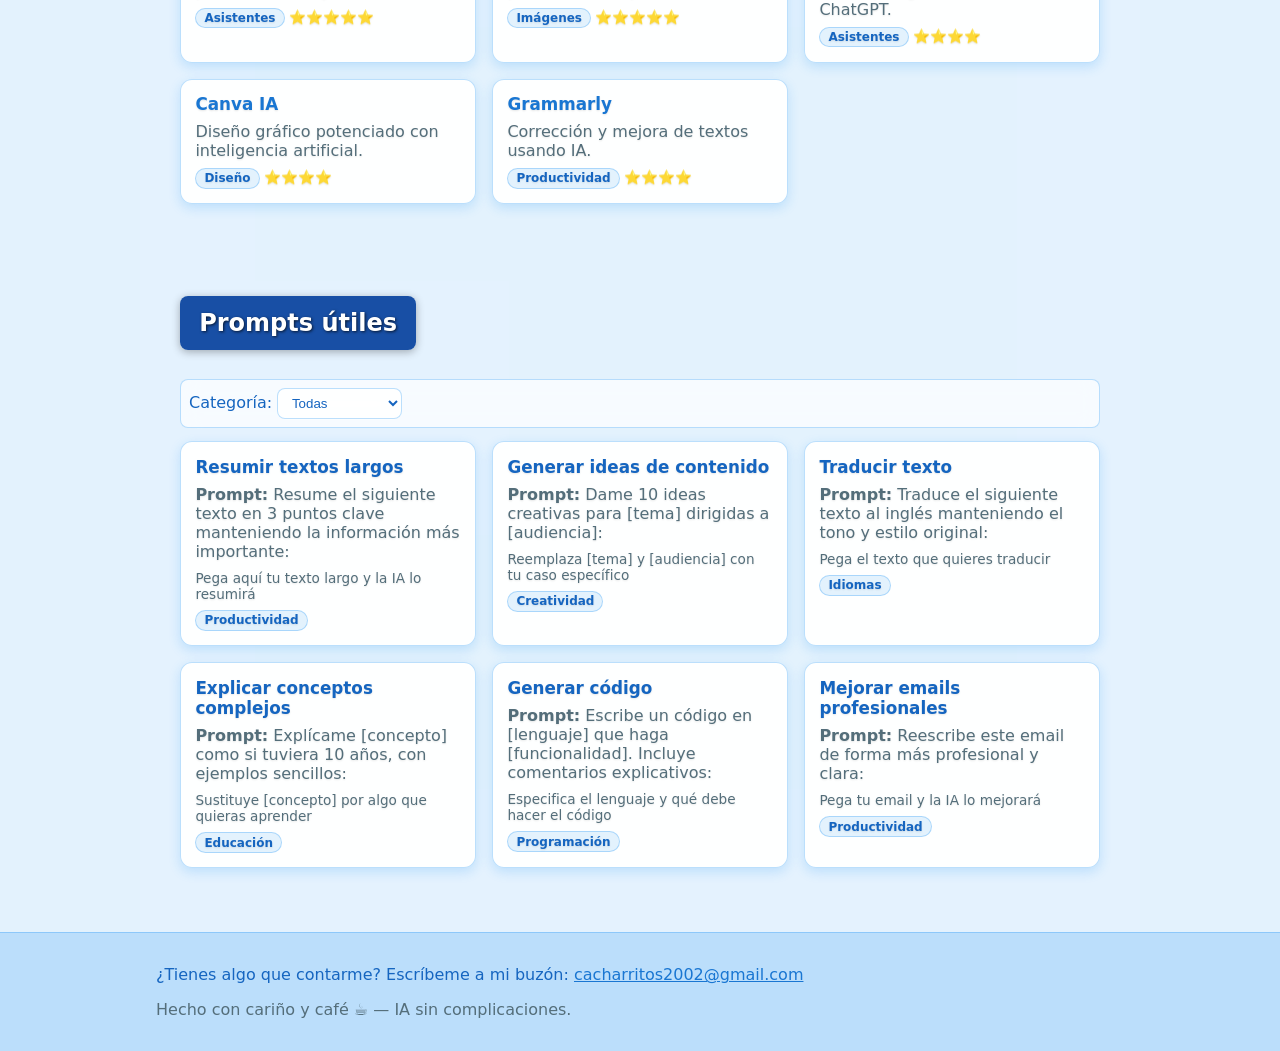
==== commit 6da223c1: "chore: pre-render diario del contenido" ====
--- a/index.html
+++ b/index.html
@@ -145,131 +145,163 @@
       <ul id="newsList" class="card-list" aria-live="polite" itemprop="articleBody">
         <!-- PRERENDER:news:START -->
         <li class="card">
-          <h3><a href="https://hipertextual.com/ofertas-descuentos/telefonos-black-friday-pc-componentes/" target="_blank" rel="noopener">Los mejores teléfonos de Samsung, Apple, Nothing, Google… en oferta para este Black Friday</a></h3>
-          <p>Muchas personas están esperando a esta semana para comprar un teléfono premium a un precio más reducido. Durante el Black Friday de PcComponentes puedes encontrar ofertas en los mejores teléfonos del ...</p>
-          <div class="meta">
-            <span class="badge">Hipertextual</span>
-            <time datetime="2026-11-24T16:34:26.000Z">24 nov 2026</time>
-          </div>
-        </li>
-        <li class="card">
-          <h3><a href="https://www.genbeta.com/actualidad/entrara-vigor-gobierno-aprueba-que-autonomos-declaren-iva-vez-al-ano-facturan-85-000-euros" target="_blank" rel="noopener">Entrará en vigor: el Gobierno aprueba que los autónomos declaren el IVA una vez al año si facturan menos de 85.000 euros </a></h3>
-          <p>Los autónomos que facturen menos de 85.000 euros al año podrán dejar de hacer la declaración trimestral del impuesto sobre el valor añadido (IVA). El Consejo de Ministros ha aprobado un régimen volunt...</p>
-          <div class="meta">
-            <span class="badge">Genbeta</span>
-            <time datetime="2026-11-24T16:28:04.000Z">24 nov 2026</time>
-          </div>
-        </li>
-        <li class="card">
-          <h3><a href="https://www.genbeta.com/actualidad/oficial-gobierno-amplia-20-semanas-permisos-nacimiento-a-10-dias-permisos-duelo" target="_blank" rel="noopener">Es oficial, el Gobierno amplía hasta las 20 semanas los permisos por nacimiento y a 10 días los permisos por duelo </a></h3>
-          <p>Se vuelve a ampliar el permiso por nacimiento y cuidado del menor. Aunque esta vez la nueva semana no tenemos que descontarla en los primeros meses de vida del bebé. El Consejo de Ministros ha aprobad...</p>
-          <div class="meta">
-            <span class="badge">Genbeta</span>
-            <time datetime="2026-11-24T16:15:56.000Z">24 nov 2026</time>
-          </div>
-        </li>
-        <li class="card">
-          <h3><a href="https://www.genbeta.com/actualidad/nueva-vida-beatriz-montanez-expresentadora-intermedio-viviendo-bosque" target="_blank" rel="noopener">La nueva vida de Beatriz Montañez, expresentadora de ‘El Intermedio’, viviendo en el bosque </a></h3>
-          <p>Beatriz Montañez pasó cinco años presentando ‘El Intermedio’ junto al Gran Wyoming, pero en diciembre de 2011 decidió despedirse del programa para dedicarse a otros proyectos. Lo hizo después de conve...</p>
-          <div class="meta">
-            <span class="badge">Genbeta</span>
-            <time datetime="2026-11-24T16:01:02.000Z">24 nov 2026</time>
-          </div>
-        </li>
-        <li class="card">
-          <h3><a href="https://hipertextual.com/cine-television/deborah-ann-woll-faye-serie-god-of-war/" target="_blank" rel="noopener">De los juegos a la TV: Deborah Ann Woll repetirá como Faye en la serie de ‘God of War’</a></h3>
-          <p>La serie de God of War ha confirmado a un nuevo fichaje de primer nivel. Se trata de Deborah Ann Woll, quien interpretará a Faye en la adaptación que Amazon MGM Studios prepara para la plataforma Prim...</p>
-          <div class="meta">
-            <span class="badge">Hipertextual</span>
-            <time datetime="2026-11-24T15:52:06.000Z">24 nov 2026</time>
-          </div>
-        </li>
-        <li class="card">
-          <h3><a href="https://www.genbeta.com/actualidad/isla-retiraron-131-gatos-luego-sucedio-algo-que-incluso-sorprendio-a-cientificos" target="_blank" rel="noopener">De una isla retiraron 131 gatos, y luego sucedió algo que incluso sorprendió a los científicos </a></h3>
-          <p>En 2008, las palomas de cabeza roja de Ogasawara (un archipiélago japonés) era crítica, ya que quedaban menos de 80 ejemplares por culpa de los gatos asilvestrados que llegaron a esas islas por la acc...</p>
-          <div class="meta">
-            <span class="badge">Genbeta</span>
-            <time datetime="2026-11-24T14:01:03.000Z">24 nov 2026</time>
-          </div>
-        </li>
-        <li class="card">
-          <h3><a href="https://hipertextual.com/videojuegos/hacker-gta-6-libertad-declararse-culpable/" target="_blank" rel="noopener">El hacker que filtró ‘GTA 6’ queda en libertad tras declararse culpable</a></h3>
-          <p>La historia del hacker que filtró GTA 6 siendo un adolescente ha dado un giro bastante curioso. Apenas días después de declararse culpable, el pirata informático recuperó su libertad con una advertenc...</p>
-          <div class="meta">
-            <span class="badge">Hipertextual</span>
-            <time datetime="2026-11-24T13:23:50.000Z">24 nov 2026</time>
-          </div>
-        </li>
-        <li class="card">
-          <h3><a href="https://www.genbeta.com/nuevo/pan-masa-madre-pan-integral-cual-saludable-dietista" target="_blank" rel="noopener">Pan de masa madre o pan integral: cuál es más saludable según una dietista </a></h3>
-          <p>Cuando vas a la panadería y ves hogazas con etiquetas como “masa madre” o “100% integral”, puedes pensar que están compitiendo por ser un tipo de pan más saludable. Pero esas dos etiquetas no describe...</p>
-          <div class="meta">
-            <span class="badge">Genbeta</span>
-            <time datetime="2026-11-24T13:01:51.000Z">24 nov 2026</time>
-          </div>
-        </li>
-        <li class="card">
-          <h3><a href="https://hipertextual.com/cine-television/a-que-hora-se-estrenan-los-episodios-3x07-y-3x08-de-los-anillos-de-poder-el-final-de-la-temporada-3/" target="_blank" rel="noopener">¿A qué hora se estrenan los episodios 3×07 y 3×08 de ‘Los Anillos de Poder’, el final de la temporada 3?</a></h3>
-          <p>La temporada 3 de Los Anillos de Poder llega a su final con el estreno de sus episodios 7 y 8, los últimos de esta entrega. En ella, los ejércitos de Sauron han avanzado por todo el continente, conqui...</p>
-          <div class="meta">
-            <span class="badge">Hipertextual</span>
-            <time datetime="2026-11-24T12:26:50.000Z">24 nov 2026</time>
-          </div>
-        </li>
-        <li class="card">
-          <h3><a href="https://hipertextual.com/brands/ofertas-black-friday-2/" target="_blank" rel="noopener">Ya están disponibles las ofertas de TP-Link y Tapo para este Black Friday: cámaras de seguridad, sensores, routers y mucho más</a></h3>
-          <p>El Black Friday se ha convertido en el mejor momento del año para comprar. Mucho más si tenemos en cuenta que en pocas semanas entramos en periodo navideño y donde podemos adelantar las compras y rega...</p>
-          <div class="meta">
-            <span class="badge">Hipertextual</span>
-            <time datetime="2026-11-24T12:24:06.000Z">24 nov 2026</time>
-          </div>
-        </li>
-        <li class="card">
-          <h3><a href="https://www.genbeta.com/actualidad/ingrid-58-compra-autocaravana-12-500-euros-que-inmediatamente-necesita-reparacion-3-000-euros" target="_blank" rel="noopener">Ingrid (58) compra una autocaravana por 12.500 euros, que inmediatamente necesita una reparación de 3.000 euros </a></h3>
-          <p>Ingrid (58 años) y su marido llevaban tiempo con ganas de comprarse una caravana. Cuando encontraron una de segunda mano por 12.500 euros decidieron dar el paso, pero antes de pagar quisieron asegurar...</p>
-          <div class="meta">
-            <span class="badge">Genbeta</span>
-            <time datetime="2026-11-24T12:01:48.000Z">24 nov 2026</time>
-          </div>
-        </li>
-        <li class="card">
-          <h3><a href="https://hipertextual.com/cine-television/la-pelicula-live-action-de-naruto-ficha-a-hiroyuki-sanada-para-un-papel-clave/" target="_blank" rel="noopener">La película live-action de ‘Naruto’ ficha a Hiroyuki Sanada para un papel clave</a></h3>
-          <p>La película live-action de Naruto acaba de cerrar uno de sus primeros fichajes. Y se trata de un nombre de muchísimo nivel. Hiroyuki Sanada, legendario actor de series como Shogun o películas como El ...</p>
-          <div class="meta">
-            <span class="badge">Hipertextual</span>
-            <time datetime="2026-11-24T11:44:21.000Z">24 nov 2026</time>
-          </div>
-        </li>
-        <li class="card">
-          <h3><a href="https://www.genbeta.com/actualidad/contrata-como-empleada-hogar-durante-4-meses-a-mujer-amigo-consigue-que-tenga-derecho-a-paro-vigo" target="_blank" rel="noopener">Contrata como empleada de hogar durante 4 meses a la mujer de un amigo y consigue que tenga derecho a paro en Vigo </a></h3>
-          <p>Un juez de Santiago de Compostela ha anulado la multa de 7.501 euros que la Inspección de Trabajo impuso a un empresario de Vigo por contratar durante cuatro meses como empleada del hogar a la mujer d...</p>
-          <div class="meta">
-            <span class="badge">Genbeta</span>
-            <time datetime="2026-11-24T10:57:35.000Z">24 nov 2026</time>
-          </div>
-        </li>
-        <li class="card">
-          <h3><a href="https://hipertextual.com/cine-television/a-que-hora-se-estrena-blade-runner-2099-en-amazon-prime-video/" target="_blank" rel="noopener">¿A qué hora se estrena ‘Blade Runner 2099’ en Amazon Prime Video?</a></h3>
-          <p>La nueva serie de Blade Runner 2099 por fin se estrena en todo el mundo para devolver a la mítica saga de ciencia ficción a su máximo esplendor. El filme original de Ridley Scott, que cumple ya casi 4...</p>
-          <div class="meta">
-            <span class="badge">Hipertextual</span>
-            <time datetime="2026-11-24T10:46:38.000Z">24 nov 2026</time>
-          </div>
-        </li>
-        <li class="card">
-          <h3><a href="https://hipertextual.com/cine-television/ya-es-oficial-ted-lasso-tendra-temporada-5-en-apple-tv/" target="_blank" rel="noopener">¡Ya es oficial! ‘Ted Lasso’ tendrá temporada 5 en Apple TV</a></h3>
-          <p>Tan solo unos pocos meses después del final de su temporada 4, Apple ha renovado oficialmente Ted Lasso para una temporada 5. Su exitosa serie regresará una vez más, curiosamente, después de que llega...</p>
-          <div class="meta">
-            <span class="badge">Hipertextual</span>
-            <time datetime="2026-11-24T10:11:15.000Z">24 nov 2026</time>
-          </div>
-        </li>
-        <li class="card">
-          <h3><a href="https://www.genbeta.com/actualidad/gran-fraude-canela-bruselas-dice-que-dos-tercios-que-se-comercializa-europa-tiene-problemas" target="_blank" rel="noopener">El gran fraude de la canela: Bruselas dice que dos tercios de la que se comercializa en Europa tiene problemas </a></h3>
-          <p>La canela fue la quinta especia más importada por la UE en 2023. También ha sufrido un control de laboratorio. Los laboratorios de Europa han puesto a prueba a esta especia. El Centro Común de Investi...</p>
-          <div class="meta">
-            <span class="badge">Genbeta</span>
-            <time datetime="2026-11-24T10:00:48.000Z">24 nov 2026</time>
+          <h3><a href="https://www.genbeta.com/actualidad/macarena-arnas-grafologa-analiza-firma-pedro-sanchez-persona-capacidad-resistencia-terquedad-mucho-apego-a-familia" target="_blank" rel="noopener">Macarena Arnás, grafóloga, analiza la firma de Pedro Sánchez: &quot;Es una persona con capacidad de resistencia, terquedad y mucho apego a la familia&quot; </a></h3>
+          <p>La firma de Pedro Sánchez ha acabado sobre la mesa de un programa de televisión en plena carrera hacia las elecciones generales del 29 de noviembre de 2026. Ha sucedido en “La Comedia Nacional”, el pr...</p>
+          <div class="meta">
+            <span class="badge">Genbeta</span>
+            <time datetime="2026-11-25T16:36:22.000Z">25 nov 2026</time>
+          </div>
+        </li>
+        <li class="card">
+          <h3><a href="https://hipertextual.com/mobile/whatsapp-introduce-al-fin-los-mensajes-programados/" target="_blank" rel="noopener">WhatsApp por fin introduce la función que más pedíamos: así son los nuevos mensajes programados</a></h3>
+          <p>Los mensajes programados de WhatsApp son, por fin, una realidad. La app de mensajería de Meta ha anunciado la implementación de esta característica, que permite enviar mensajes de forma diferida de fo...</p>
+          <div class="meta">
+            <span class="badge">Hipertextual</span>
+            <time datetime="2026-11-25T16:19:54.000Z">25 nov 2026</time>
+          </div>
+        </li>
+        <li class="card">
+          <h3><a href="https://www.genbeta.com/energia/europa-no-depende-gas-ruso-depende-algo-dificil-sustituir" target="_blank" rel="noopener">Europa ya no depende del gas ruso: depende de algo más difícil de sustituir </a></h3>
+          <p>La Unión Europea amplió sus infraestructuras para recibir gas licuado tras la invasión rusa de Ucrania. La participación de Rusia en el total de las importaciones de gas de la UE cayó del 45 % al 12 %...</p>
+          <div class="meta">
+            <span class="badge">Genbeta</span>
+            <time datetime="2026-11-25T16:00:26.000Z">25 nov 2026</time>
+          </div>
+        </li>
+        <li class="card">
+          <h3><a href="https://hipertextual.com/videojuegos/take-two-tumba-ports-piratas-gta-6-pc/" target="_blank" rel="noopener">Take-Two se lanza contra los ports pirata de ‘GTA 6’ para PC</a></h3>
+          <p>GTA 6 está batiendo récords a diestra y siniestra, pero Take-Two Interactive no se está dejando encandilar por las luces de su lanzamiento. La casa matriz de Rockstar Games está decidida a frenar cual...</p>
+          <div class="meta">
+            <span class="badge">Hipertextual</span>
+            <time datetime="2026-11-25T15:35:18.000Z">25 nov 2026</time>
+          </div>
+        </li>
+        <li class="card">
+          <h3><a href="https://www.genbeta.com/windows/siquiera-se-que-todavia-tenemos-phone-dialer-directivo-microsoft-admite-que-windows-11-incluye-app-windows-95-para-modems-que-nadie-usa" target="_blank" rel="noopener">&quot;Ni siquiera sé por qué todavía tenemos Phone Dialer&quot;: un directivo de Microsoft admite que Windows 11 aún incluye una app de Windows 95 para módems que nadie usa </a></h3>
+          <p>Windows 11 es la versión más moderna del sistema operativo de Microsoft, pero sigue incluyendo varias herramientas que ya cuentan con varias décadas a sus espaldas. Es el caso del Marcador de teléfono...</p>
+          <div class="meta">
+            <span class="badge">Genbeta</span>
+            <time datetime="2026-11-25T15:00:26.000Z">25 nov 2026</time>
+          </div>
+        </li>
+        <li class="card">
+          <h3><a href="https://www.genbeta.com/actualidad/psicologos-personas-que-crecieron-anos-80-90-han-desarrollado-falacia-llegada-culpa-finales-felices" target="_blank" rel="noopener">Según los psicólogos, las personas que crecieron en los años 80 y 90 han desarrollado la falacia de la llegada por culpa de los finales felices </a></h3>
+          <p>En las películas de Disney (y también en las comedias románticas) puede haber un momento en que los protagonistas obtienen lo que han estado persiguiendo a lo largo de toda la película. Por ejemplo, p...</p>
+          <div class="meta">
+            <span class="badge">Genbeta</span>
+            <time datetime="2026-11-25T14:00:23.000Z">25 nov 2026</time>
+          </div>
+        </li>
+        <li class="card">
+          <h3><a href="https://hipertextual.com/inteligencia-artificial/claude-ahora-puede-convertir-tus-artefactos-en-apps-de-escritorio/" target="_blank" rel="noopener">Lo nuevo de Claude convierte tus Artefactos en apps que puedes instalar en tu PC o Mac</a></h3>
+          <p>Claude acaba de implementar una función muy útil que te permite instalar Artefactos en tu PC o Mac como si fuesen apps independientes. La nueva herramienta ya se encuentra disponible en las aplicacion...</p>
+          <div class="meta">
+            <span class="badge">Hipertextual</span>
+            <time datetime="2026-11-25T13:36:17.000Z">25 nov 2026</time>
+          </div>
+        </li>
+        <li class="card">
+          <h3><a href="https://news.google.com/rss/articles/[base64]?oc=5" target="_blank" rel="noopener">&quot;Votaré lo que me diga la IA&quot;: así influye la Inteligencia Artificial en nuestra papeleta - Antena 3</a></h3>
+          <p>&quot;Votaré lo que me diga la IA&quot;: así influye la Inteligencia Artificial en nuestra papeleta Antena 3...</p>
+          <div class="meta">
+            <span class="badge">Google News IA</span>
+            <time datetime="2026-11-25T13:25:29.000Z">25 nov 2026</time>
+          </div>
+        </li>
+        <li class="card">
+          <h3><a href="https://www.genbeta.com/redes-sociales-y-comunidades/italia-impone-multa-a-meta-805-millones-euros-acceder-consentimiento-especifico-a-fotografias-20-millones-usuarios" target="_blank" rel="noopener">Italia impone una multa a Meta de 805 millones de euros por acceder sin consentimiento específico a las fotografías de 20 millones de usuarios </a></h3>
+          <p>La Autoridad italiana de Protección de Datos, conocida como el Garante, ha multado a Meta con 805 millones de euros. Según el comunicado del propio Garante, la aplicación de Facebook para Android acce...</p>
+          <div class="meta">
+            <span class="badge">Genbeta</span>
+            <time datetime="2026-11-25T13:00:25.000Z">25 nov 2026</time>
+          </div>
+        </li>
+        <li class="card">
+          <h3><a href="https://www.genbeta.com/internacional/cavo-estanque-60-cm-jardin-pocas-semanas-aparecieron-puestas-huevos-rana-cesped-inutil-a-vivero" target="_blank" rel="noopener">Cavó un estanque de 60 cm en el jardín y en pocas semanas aparecieron puestas de huevos de rana: de césped inútil a vivero </a></h3>
+          <p>Cada primavera, el agua de deshielo recorría un trozo de césped de la finca de Stefano Ianiro y seguía su camino hacia la cuneta de la carretera. En 2024 aprovechó esta situación para crear una charca...</p>
+          <div class="meta">
+            <span class="badge">Genbeta</span>
+            <time datetime="2026-11-25T12:00:23.000Z">25 nov 2026</time>
+          </div>
+        </li>
+        <li class="card">
+          <h3><a href="https://news.google.com/rss/articles/[base64]?oc=5" target="_blank" rel="noopener">Los artistas españoles reclaman que la IA no clone su voz sin permiso - Expansión</a></h3>
+          <p>Los artistas españoles reclaman que la IA no clone su voz sin permiso Expansión...</p>
+          <div class="meta">
+            <span class="badge">Google News IA</span>
+            <time datetime="2026-11-25T10:52:12.000Z">25 nov 2026</time>
+          </div>
+        </li>
+        <li class="card">
+          <h3><a href="https://www.genbeta.com/genbeta/stephen-hawking-cada-uno-nosotros-vive-solo-breve-periodo-tiempo-solo-visitamos-apenas-minuscula-parte-universo" target="_blank" rel="noopener">Stephen Hawking: “Cada uno de nosotros vive solo un breve periodo de tiempo, y solo visitamos apenas una minúscula parte del universo” </a></h3>
+          <p>En El gran diseño, Stephen Hawking y Leonard Mlodinow comienzan precisando que en nuestras vidas tenemos poco tiempo para explorar el universo. Los dos físicos publicaron el libro en 2010. En el prime...</p>
+          <div class="meta">
+            <span class="badge">Genbeta</span>
+            <time datetime="2026-11-25T10:01:02.000Z">25 nov 2026</time>
+          </div>
+        </li>
+        <li class="card">
+          <h3><a href="https://hipertextual.com/movilidad/byd-shark-2/" target="_blank" rel="noopener">Lo nuevo de BYD se llama Shark y es una pick-up híbrida con la mayor batería de su segmento</a></h3>
+          <p>BYD sigue sus lanzamientos en la recta final del año. Si la semana pasada era el nuevo Seal U 2027, ahora es el turno de Shark, que llega con un nuevo modelo de tipo pick-up a un precio muy interesant...</p>
+          <div class="meta">
+            <span class="badge">Hipertextual</span>
+            <time datetime="2026-11-25T09:52:48.000Z">25 nov 2026</time>
+          </div>
+        </li>
+        <li class="card">
+          <h3><a href="https://news.google.com/rss/articles/[base64]?oc=5" target="_blank" rel="noopener">Literatura e Inteligencia Artificial: Donde la IA trabaja - Letras Libres</a></h3>
+          <p>Literatura e Inteligencia Artificial: Donde la IA trabaja Letras Libres...</p>
+          <div class="meta">
+            <span class="badge">Google News IA</span>
+            <time datetime="2026-11-25T09:17:27.000Z">25 nov 2026</time>
+          </div>
+        </li>
+        <li class="card">
+          <h3><a href="https://www.genbeta.com/actualidad/valenti-fuster-cardiologo-83-anos-absurdo-pensar-que-viviremos-120-anos-cuando-nadie-esta-hablando-calidad-vida" target="_blank" rel="noopener">Valentí Fuster, cardiólogo, 83 años: &quot;Es absurdo pensar que viviremos hasta los 120 años, cuando nadie está hablando de la calidad de vida&quot; </a></h3>
+          <p>El cardiólogo Valentí Fuster está convencido de que se habla mucho de vivir más años y muy poco de la calidad con la que se viven. Lo defendió el 13 de noviembre de 2026 en la conferencia “Cuestión a ...</p>
+          <div class="meta">
+            <span class="badge">Genbeta</span>
+            <time datetime="2026-11-25T09:01:00.000Z">25 nov 2026</time>
+          </div>
+        </li>
+        <li class="card">
+          <h3><a href="https://hipertextual.com/cine-television/asi-conecta-blade-runner-2099-con-las-peliculas-segun-sus-protagonistas-los-replicantes-estan-en-el-poder/" target="_blank" rel="noopener">Así conecta ‘Blade Runner 2099’ con las películas, según sus protagonistas: «Los replicantes están en el poder»</a></h3>
+          <p>Acaba de estrenarse en Amazon Prime Video su nuevo gran proyecto, Blade Runner 2099. Se trata de una serie de ciencia ficción que se ambienta en la legendaria franquicia creada por Ridley Scott hace c...</p>
+          <div class="meta">
+            <span class="badge">Hipertextual</span>
+            <time datetime="2026-11-25T07:00:00.000Z">25 nov 2026</time>
+          </div>
+        </li>
+        <li class="card">
+          <h3><a href="https://news.google.com/rss/articles/[base64]?oc=5" target="_blank" rel="noopener">Señales de superinteligencia - La Vanguardia</a></h3>
+          <p>Señales de superinteligencia La Vanguardia...</p>
+          <div class="meta">
+            <span class="badge">Google News IA</span>
+            <time datetime="2026-11-25T05:00:00.000Z">25 nov 2026</time>
+          </div>
+        </li>
+        <li class="card">
+          <h3><a href="https://hipertextual.com/inteligencia-artificial/open-ai-retira-gpt-5-6-diciembre-gpt-6-2-sol/" target="_blank" rel="noopener">OpenAI eliminará la versión más popular de ChatGPT y los usuarios ya protestan por su reemplazo</a></h3>
+          <p>Todo lo bueno termina tarde o temprano y esto está a punto de ocurrir con GPT-5.6. OpenAI confirmó que discontinuará el uso de este modelo en ChatGPT, por lo que los usuarios ya no podrán usarlo a par...</p>
+          <div class="meta">
+            <span class="badge">Hipertextual</span>
+            <time datetime="2026-11-24T23:26:39.000Z">24 nov 2026</time>
+          </div>
+        </li>
+        <li class="card">
+          <h3><a href="https://hipertextual.com/internet/chrome-consume-ram-cerrado-culpa-gemini/" target="_blank" rel="noopener">¿Tu PC va más lento? Este ajuste de Chrome podría estar consumiendo RAM sin que lo sepas</a></h3>
+          <p>El consumo de memoria ha sido el talón de Aquiles de Chrome durante muchos años y las cosas no parecen mejorar. El navegador de Google nuevamente vuelve al centro de la polémica luego de que se descub...</p>
+          <div class="meta">
+            <span class="badge">Hipertextual</span>
+            <time datetime="2026-11-24T21:02:00.000Z">24 nov 2026</time>
+          </div>
+        </li>
+        <li class="card">
+          <h3><a href="https://hipertextual.com/cine-television/los-anillos-de-poder-tendra-una-cuarta-temporada-en-prime-video/" target="_blank" rel="noopener">Es oficial: ‘Los Anillos de Poder’ tendrá cuarta temporada en Prime Video</a></h3>
+          <p>Buenas noticias para los fans de El Señor de los Anillos: Amazon ha renovado oficialmente Los Anillos de Poder para una cuarta temporada. El anuncio se da unas pocas horas antes de que la serie de Pri...</p>
+          <div class="meta">
+            <span class="badge">Hipertextual</span>
+            <time datetime="2026-11-24T19:52:25.000Z">24 nov 2026</time>
           </div>
         </li>
         <li class="card">
@@ -281,14 +313,6 @@
           </div>
         </li>
         <li class="card">
-          <h3><a href="https://news.google.com/rss/articles/[base64]?oc=5" target="_blank" rel="noopener">Una IA de Anthropic habría resuelto el santo grial de las matemáticas, pero falta verificarlo - DW.com</a></h3>
-          <p>Una IA de Anthropic habría resuelto el santo grial de las matemáticas, pero falta verificarlo DW.com...</p>
-          <div class="meta">
-            <span class="badge">Google News IA</span>
-            <time datetime="2026-11-24T08:02:59.000Z">24 nov 2026</time>
-          </div>
-        </li>
-        <li class="card">
           <h3><a href="https://news.google.com/rss/articles/[base64]?oc=5" target="_blank" rel="noopener">Las 250.000 páginas de una IA con la presunta solución a un enigma irresoluble conmocionan al mundo de las matemáticas - EL PAÍS</a></h3>
           <p>Las 250.000 páginas de una IA con la presunta solución a un enigma irresoluble conmocionan al mundo de las matemáticas EL PAÍS...</p>
           <div class="meta">
@@ -297,43 +321,19 @@
           </div>
         </li>
         <li class="card">
-          <h3><a href="https://news.google.com/rss/articles/[base64]?oc=5" target="_blank" rel="noopener">Las especialidades médicas que más peligran con la llegada de la inteligencia artificial - Redacción Médica</a></h3>
-          <p>Las especialidades médicas que más peligran con la llegada de la inteligencia artificial Redacción Médica...</p>
-          <div class="meta">
-            <span class="badge">Google News IA</span>
-            <time datetime="2026-11-24T04:00:00.000Z">24 nov 2026</time>
-          </div>
-        </li>
-        <li class="card">
-          <h3><a href="https://news.google.com/rss/articles/[base64]?oc=5" target="_blank" rel="noopener">El regreso triunfal de Jensen Huang, creador de Nvidia, a la cima de la inteligencia artificial - RTVE.es</a></h3>
-          <p>El regreso triunfal de Jensen Huang, creador de Nvidia, a la cima de la inteligencia artificial RTVE.es...</p>
-          <div class="meta">
-            <span class="badge">Google News IA</span>
-            <time datetime="2026-11-23T19:05:58.000Z">23 nov 2026</time>
-          </div>
-        </li>
-        <li class="card">
-          <h3><a href="https://news.google.com/rss/articles/[base64]?oc=5" target="_blank" rel="noopener">La IA pasa de las pruebas piloto a transformar los sectores - Expansión</a></h3>
-          <p>La IA pasa de las pruebas piloto a transformar los sectores Expansión...</p>
-          <div class="meta">
-            <span class="badge">Google News IA</span>
-            <time datetime="2026-11-23T18:27:25.000Z">23 nov 2026</time>
-          </div>
-        </li>
-        <li class="card">
-          <h3><a href="https://news.google.com/rss/articles/[base64]?oc=5" target="_blank" rel="noopener">Antropic podría haber resuelto un importante problema matemático: la hipótesis de Reimann - BBC</a></h3>
-          <p>Antropic podría haber resuelto un importante problema matemático: la hipótesis de Reimann BBC...</p>
-          <div class="meta">
-            <span class="badge">Google News IA</span>
-            <time datetime="2026-11-23T11:35:57.000Z">23 nov 2026</time>
-          </div>
-        </li>
-        <li class="card">
-          <h3><a href="https://news.google.com/rss/articles/[base64]?oc=5" target="_blank" rel="noopener">Luciano Floridi, filósofo: “La teoría del apocalipsis de la IA es la suma de desinformación, propaganda, intereses y codicia” - EL PAÍS</a></h3>
-          <p>Luciano Floridi, filósofo: “La teoría del apocalipsis de la IA es la suma de desinformación, propaganda, intereses y codicia” EL PAÍS...</p>
-          <div class="meta">
-            <span class="badge">Google News IA</span>
-            <time datetime="2026-11-23T04:30:01.000Z">23 nov 2026</time>
+          <h3><a href="https://news.google.com/rss/articles/[base64]?oc=5" target="_blank" rel="noopener">La IA local, la alternativa a la inteligencia artificial de los oligarcas: ventajas y peligros - El Español</a></h3>
+          <p>La IA local, la alternativa a la inteligencia artificial de los oligarcas: ventajas y peligros El Español...</p>
+          <div class="meta">
+            <span class="badge">Google News IA</span>
+            <time datetime="2026-11-24T01:25:17.000Z">24 nov 2026</time>
+          </div>
+        </li>
+        <li class="card">
+          <h3><a href="https://news.google.com/rss/articles/[base64]?oc=5" target="_blank" rel="noopener">La IA desafía un misterio de 167 años: la prueba de 17 millones de líneas que podría valer 1 millón de dólares - National Geographic España</a></h3>
+          <p>La IA desafía un misterio de 167 años: la prueba de 17 millones de líneas que podría valer 1 millón de dólares National Geographic España...</p>
+          <div class="meta">
+            <span class="badge">Google News IA</span>
+            <time datetime="2026-11-23T10:17:14.000Z">23 nov 2026</time>
           </div>
         </li>
         <!-- PRERENDER:news:END -->
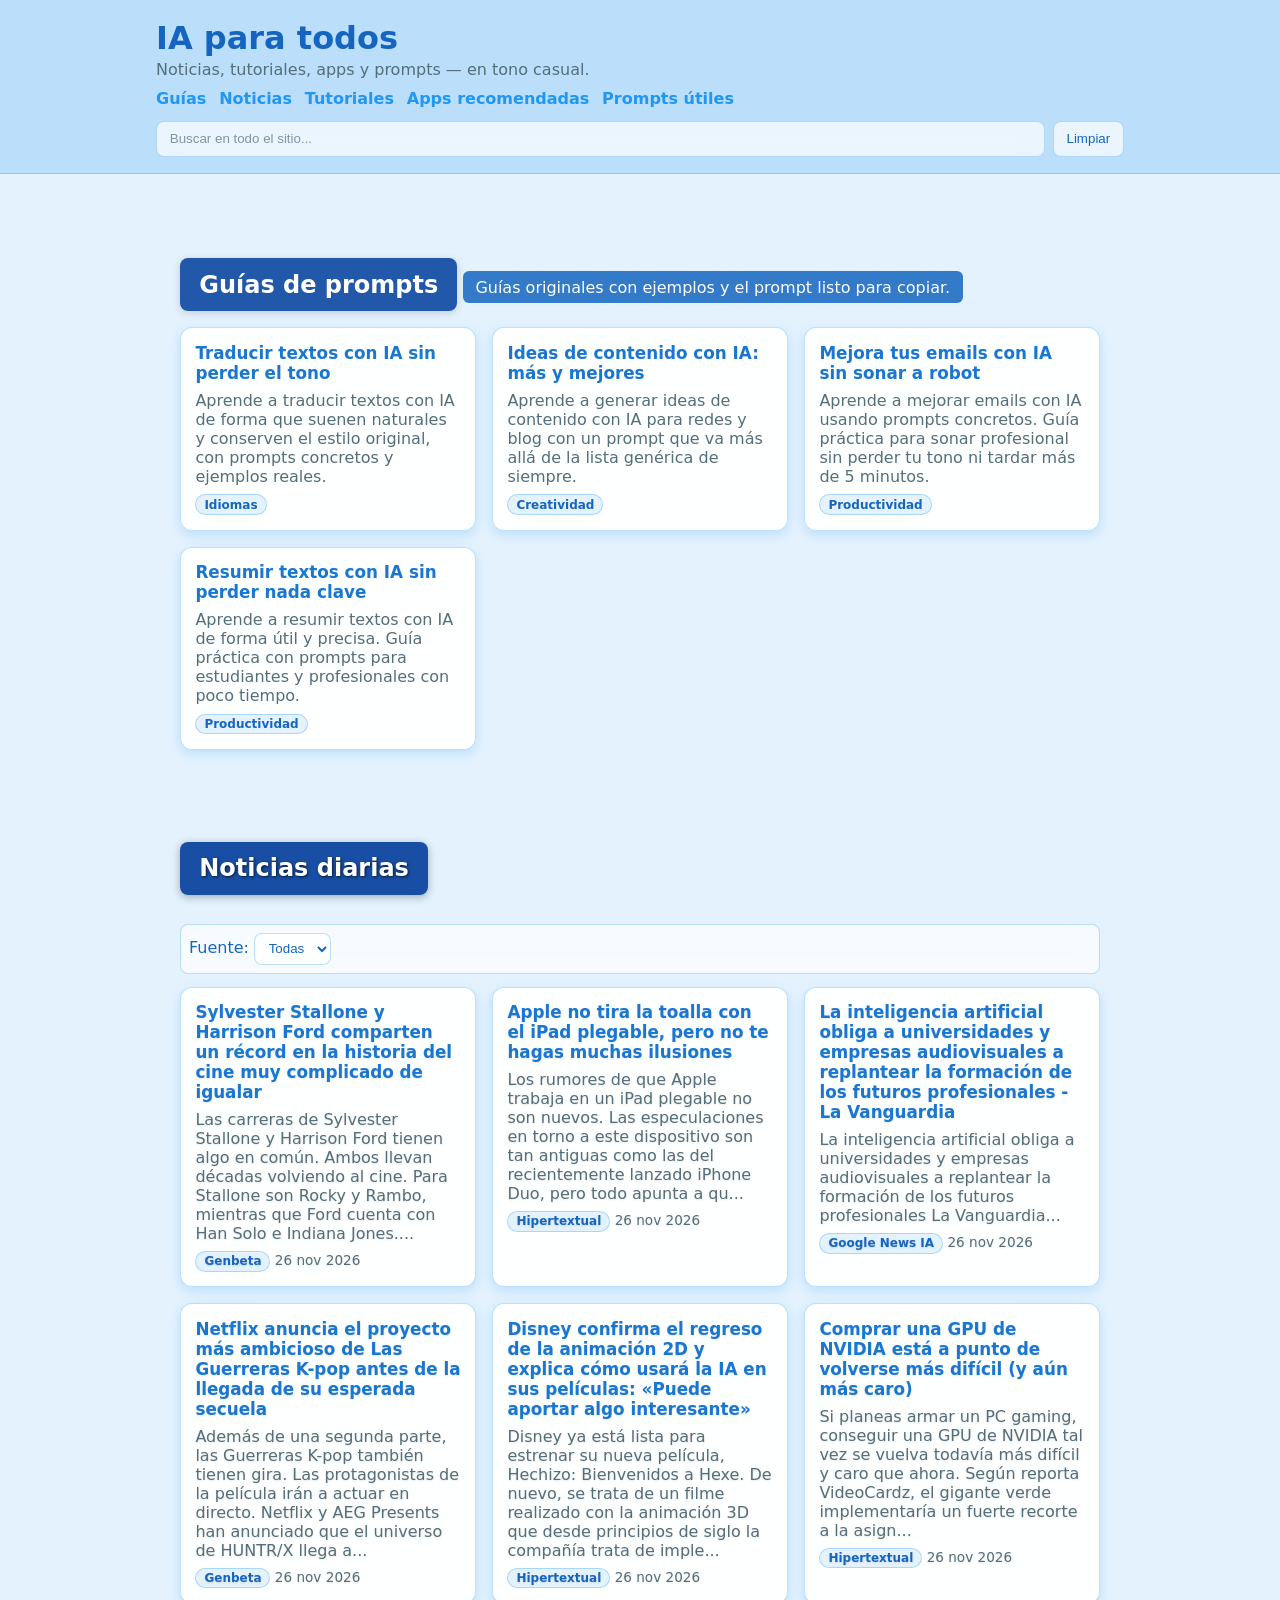
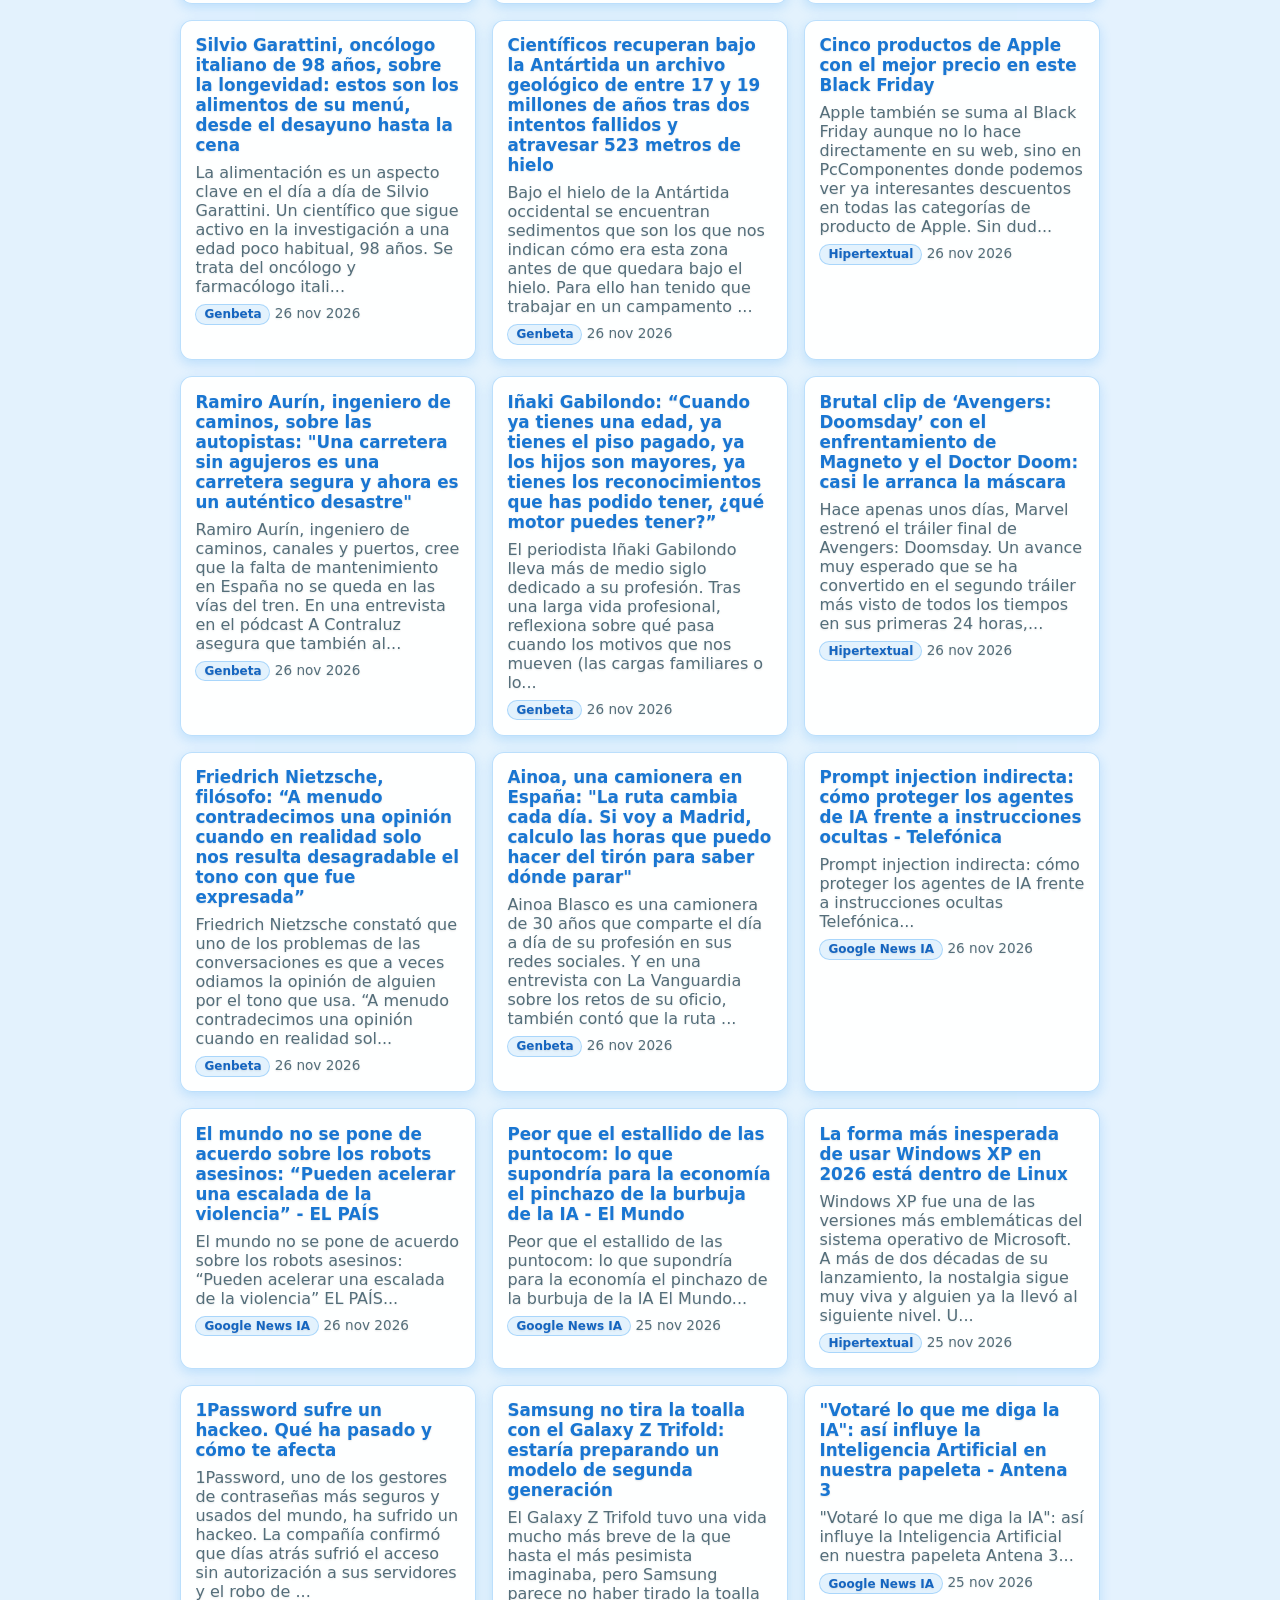
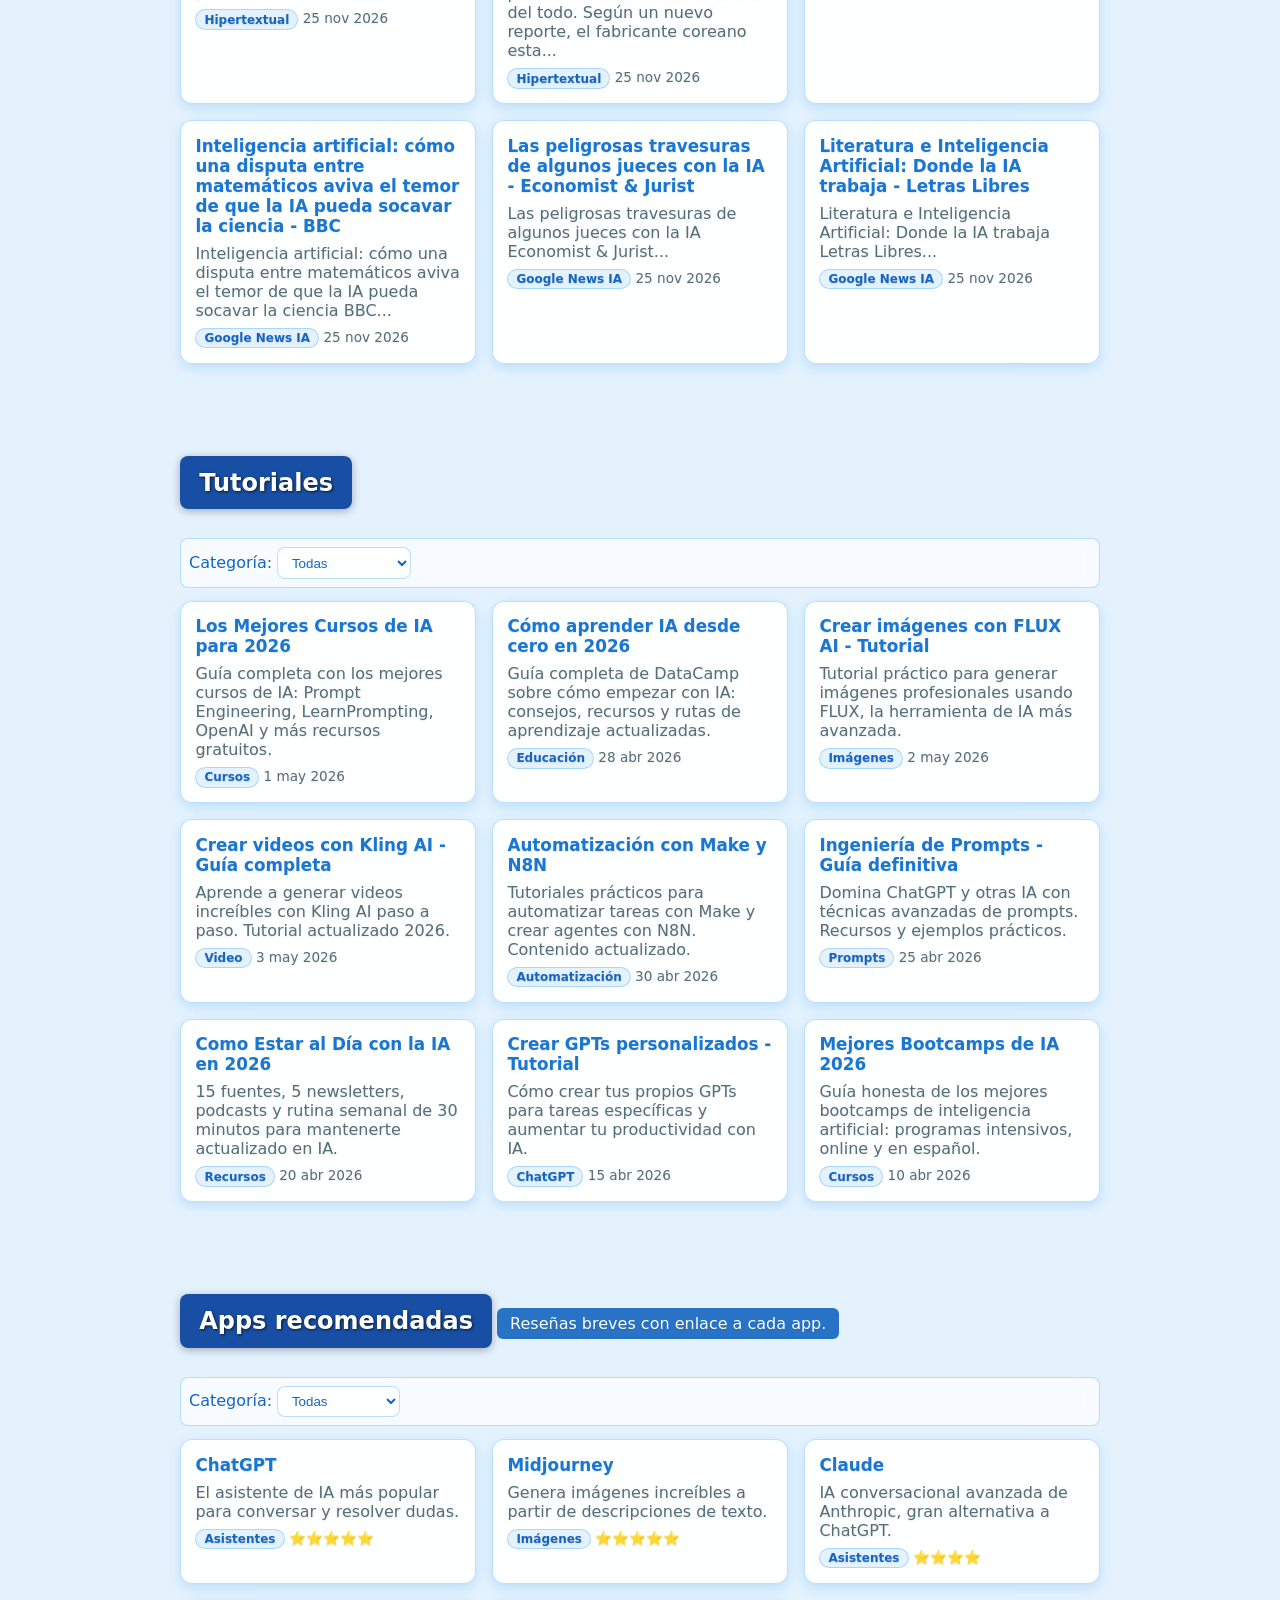
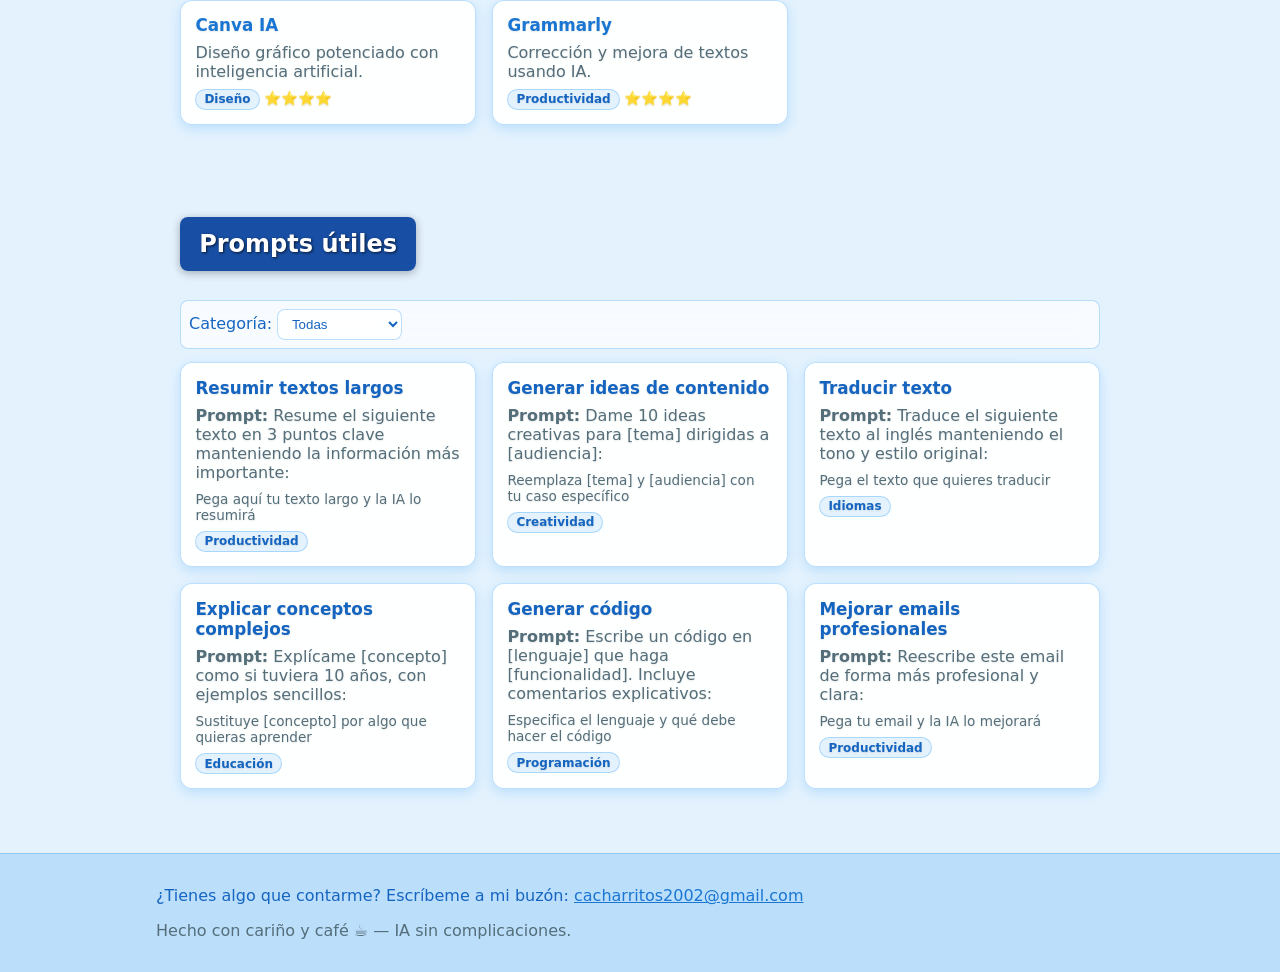
==== commit c700806a: "chore: pre-render diario del contenido" ====
--- a/index.html
+++ b/index.html
@@ -145,59 +145,163 @@
       <ul id="newsList" class="card-list" aria-live="polite" itemprop="articleBody">
         <!-- PRERENDER:news:START -->
         <li class="card">
-          <h3><a href="https://www.genbeta.com/actualidad/macarena-arnas-grafologa-analiza-firma-pedro-sanchez-persona-capacidad-resistencia-terquedad-mucho-apego-a-familia" target="_blank" rel="noopener">Macarena Arnás, grafóloga, analiza la firma de Pedro Sánchez: &quot;Es una persona con capacidad de resistencia, terquedad y mucho apego a la familia&quot; </a></h3>
-          <p>La firma de Pedro Sánchez ha acabado sobre la mesa de un programa de televisión en plena carrera hacia las elecciones generales del 29 de noviembre de 2026. Ha sucedido en “La Comedia Nacional”, el pr...</p>
-          <div class="meta">
-            <span class="badge">Genbeta</span>
-            <time datetime="2026-11-25T16:36:22.000Z">25 nov 2026</time>
-          </div>
-        </li>
-        <li class="card">
-          <h3><a href="https://hipertextual.com/mobile/whatsapp-introduce-al-fin-los-mensajes-programados/" target="_blank" rel="noopener">WhatsApp por fin introduce la función que más pedíamos: así son los nuevos mensajes programados</a></h3>
-          <p>Los mensajes programados de WhatsApp son, por fin, una realidad. La app de mensajería de Meta ha anunciado la implementación de esta característica, que permite enviar mensajes de forma diferida de fo...</p>
-          <div class="meta">
-            <span class="badge">Hipertextual</span>
-            <time datetime="2026-11-25T16:19:54.000Z">25 nov 2026</time>
-          </div>
-        </li>
-        <li class="card">
-          <h3><a href="https://www.genbeta.com/energia/europa-no-depende-gas-ruso-depende-algo-dificil-sustituir" target="_blank" rel="noopener">Europa ya no depende del gas ruso: depende de algo más difícil de sustituir </a></h3>
-          <p>La Unión Europea amplió sus infraestructuras para recibir gas licuado tras la invasión rusa de Ucrania. La participación de Rusia en el total de las importaciones de gas de la UE cayó del 45 % al 12 %...</p>
-          <div class="meta">
-            <span class="badge">Genbeta</span>
-            <time datetime="2026-11-25T16:00:26.000Z">25 nov 2026</time>
-          </div>
-        </li>
-        <li class="card">
-          <h3><a href="https://hipertextual.com/videojuegos/take-two-tumba-ports-piratas-gta-6-pc/" target="_blank" rel="noopener">Take-Two se lanza contra los ports pirata de ‘GTA 6’ para PC</a></h3>
-          <p>GTA 6 está batiendo récords a diestra y siniestra, pero Take-Two Interactive no se está dejando encandilar por las luces de su lanzamiento. La casa matriz de Rockstar Games está decidida a frenar cual...</p>
-          <div class="meta">
-            <span class="badge">Hipertextual</span>
-            <time datetime="2026-11-25T15:35:18.000Z">25 nov 2026</time>
-          </div>
-        </li>
-        <li class="card">
-          <h3><a href="https://www.genbeta.com/windows/siquiera-se-que-todavia-tenemos-phone-dialer-directivo-microsoft-admite-que-windows-11-incluye-app-windows-95-para-modems-que-nadie-usa" target="_blank" rel="noopener">&quot;Ni siquiera sé por qué todavía tenemos Phone Dialer&quot;: un directivo de Microsoft admite que Windows 11 aún incluye una app de Windows 95 para módems que nadie usa </a></h3>
-          <p>Windows 11 es la versión más moderna del sistema operativo de Microsoft, pero sigue incluyendo varias herramientas que ya cuentan con varias décadas a sus espaldas. Es el caso del Marcador de teléfono...</p>
-          <div class="meta">
-            <span class="badge">Genbeta</span>
-            <time datetime="2026-11-25T15:00:26.000Z">25 nov 2026</time>
-          </div>
-        </li>
-        <li class="card">
-          <h3><a href="https://www.genbeta.com/actualidad/psicologos-personas-que-crecieron-anos-80-90-han-desarrollado-falacia-llegada-culpa-finales-felices" target="_blank" rel="noopener">Según los psicólogos, las personas que crecieron en los años 80 y 90 han desarrollado la falacia de la llegada por culpa de los finales felices </a></h3>
-          <p>En las películas de Disney (y también en las comedias románticas) puede haber un momento en que los protagonistas obtienen lo que han estado persiguiendo a lo largo de toda la película. Por ejemplo, p...</p>
-          <div class="meta">
-            <span class="badge">Genbeta</span>
-            <time datetime="2026-11-25T14:00:23.000Z">25 nov 2026</time>
-          </div>
-        </li>
-        <li class="card">
-          <h3><a href="https://hipertextual.com/inteligencia-artificial/claude-ahora-puede-convertir-tus-artefactos-en-apps-de-escritorio/" target="_blank" rel="noopener">Lo nuevo de Claude convierte tus Artefactos en apps que puedes instalar en tu PC o Mac</a></h3>
-          <p>Claude acaba de implementar una función muy útil que te permite instalar Artefactos en tu PC o Mac como si fuesen apps independientes. La nueva herramienta ya se encuentra disponible en las aplicacion...</p>
-          <div class="meta">
-            <span class="badge">Hipertextual</span>
-            <time datetime="2026-11-25T13:36:17.000Z">25 nov 2026</time>
+          <h3><a href="https://www.genbeta.com/internacional/sylvester-stallone-harrison-ford-comparten-record-historia-cine-muy-complicado-igualar" target="_blank" rel="noopener">Sylvester Stallone y Harrison Ford comparten un récord en la historia del cine muy complicado de igualar </a></h3>
+          <p>Las carreras de Sylvester Stallone y Harrison Ford tienen algo en común. Ambos llevan décadas volviendo al cine. Para Stallone son Rocky y Rambo, mientras que Ford cuenta con Han Solo e Indiana Jones....</p>
+          <div class="meta">
+            <span class="badge">Genbeta</span>
+            <time datetime="2026-11-26T16:00:27.000Z">26 nov 2026</time>
+          </div>
+        </li>
+        <li class="card">
+          <h3><a href="https://hipertextual.com/apple/apple-aun-trabaja-en-el-ipad-plegable-pero-no-te-hagas-ilusiones/" target="_blank" rel="noopener">Apple no tira la toalla con el iPad plegable, pero no te hagas muchas ilusiones</a></h3>
+          <p>Los rumores de que Apple trabaja en un iPad plegable no son nuevos. Las especulaciones en torno a este dispositivo son tan antiguas como las del recientemente lanzado iPhone Duo, pero todo apunta a qu...</p>
+          <div class="meta">
+            <span class="badge">Hipertextual</span>
+            <time datetime="2026-11-26T15:40:00.000Z">26 nov 2026</time>
+          </div>
+        </li>
+        <li class="card">
+          <h3><a href="https://news.google.com/rss/articles/[base64]?oc=5" target="_blank" rel="noopener">La inteligencia artificial obliga a universidades y empresas audiovisuales a replantear la formación de los futuros profesionales - La Vanguardia</a></h3>
+          <p>La inteligencia artificial obliga a universidades y empresas audiovisuales a replantear la formación de los futuros profesionales La Vanguardia...</p>
+          <div class="meta">
+            <span class="badge">Google News IA</span>
+            <time datetime="2026-11-26T15:29:58.000Z">26 nov 2026</time>
+          </div>
+        </li>
+        <li class="card">
+          <h3><a href="https://www.genbeta.com/internacional/netflix-anuncia-proyecto-ambicioso-guerreras-k-pop-antes-llegada-su-esperada-secuela" target="_blank" rel="noopener">Netflix anuncia el proyecto más ambicioso de Las Guerreras K-pop antes de la llegada de su esperada secuela </a></h3>
+          <p>Además de una segunda parte, las Guerreras K-pop también tienen gira. Las protagonistas de la película irán a actuar en directo. Netflix y AEG Presents han anunciado que el universo de HUNTR/X llega a...</p>
+          <div class="meta">
+            <span class="badge">Genbeta</span>
+            <time datetime="2026-11-26T15:00:31.000Z">26 nov 2026</time>
+          </div>
+        </li>
+        <li class="card">
+          <h3><a href="https://hipertextual.com/cine-television/disney-confirma-el-regreso-de-la-animacion-2d-y-explica-como-usara-la-ia-en-sus-peliculas-puede-aportar-algo-interesante/" target="_blank" rel="noopener">Disney confirma el regreso de la animación 2D y explica cómo usará la IA en sus películas: «Puede aportar algo interesante»</a></h3>
+          <p>Disney ya está lista para estrenar su nueva película, Hechizo: Bienvenidos a Hexe. De nuevo, se trata de un filme realizado con la animación 3D que desde principios de siglo la compañía trata de imple...</p>
+          <div class="meta">
+            <span class="badge">Hipertextual</span>
+            <time datetime="2026-11-26T14:43:43.000Z">26 nov 2026</time>
+          </div>
+        </li>
+        <li class="card">
+          <h3><a href="https://hipertextual.com/hardware/comprar-una-gpu-de-nvidia-podria-volverse-mas-dificil-y-caro/" target="_blank" rel="noopener">Comprar una GPU de NVIDIA está a punto de volverse más difícil (y aún más caro)</a></h3>
+          <p>Si planeas armar un PC gaming, conseguir una GPU de NVIDIA tal vez se vuelva todavía más difícil y caro que ahora. Según reporta VideoCardz, el gigante verde implementaría un fuerte recorte a la asign...</p>
+          <div class="meta">
+            <span class="badge">Hipertextual</span>
+            <time datetime="2026-11-26T14:01:43.000Z">26 nov 2026</time>
+          </div>
+        </li>
+        <li class="card">
+          <h3><a href="https://www.genbeta.com/internacional/silvio-garattini-oncologo-italiano-98-anos-longevidad-estos-alimentos-su-menu-desayuno-cena" target="_blank" rel="noopener">Silvio Garattini, oncólogo italiano de 98 años, sobre la longevidad: estos son los alimentos de su menú, desde el desayuno hasta la cena </a></h3>
+          <p>La alimentación es un aspecto clave en el día a día de Silvio Garattini. Un científico que sigue activo en la investigación a una edad poco habitual, 98 años. Se trata del oncólogo y farmacólogo itali...</p>
+          <div class="meta">
+            <span class="badge">Genbeta</span>
+            <time datetime="2026-11-26T14:00:24.000Z">26 nov 2026</time>
+          </div>
+        </li>
+        <li class="card">
+          <h3><a href="https://www.genbeta.com/internacional/cientificos-recuperan-antartida-archivo-geologico-17-19-millones-anos-dos-intentos-fallidos-atravesar-523-metros-hielo" target="_blank" rel="noopener">Científicos recuperan bajo la Antártida un archivo geológico de entre 17 y 19 millones de años tras dos intentos fallidos y atravesar 523 metros de hielo </a></h3>
+          <p>Bajo el hielo de la Antártida occidental se encuentran sedimentos que son los que nos indican cómo era esta zona antes de que quedara bajo el hielo. Para ello han tenido que trabajar en un campamento ...</p>
+          <div class="meta">
+            <span class="badge">Genbeta</span>
+            <time datetime="2026-11-26T13:00:21.000Z">26 nov 2026</time>
+          </div>
+        </li>
+        <li class="card">
+          <h3><a href="https://hipertextual.com/ofertas-descuentos/apple-black-friday/" target="_blank" rel="noopener">Cinco productos de Apple con el mejor precio en este Black Friday</a></h3>
+          <p>Apple también se suma al Black Friday aunque no lo hace directamente en su web, sino en PcComponentes donde podemos ver ya interesantes descuentos en todas las categorías de producto de Apple. Sin dud...</p>
+          <div class="meta">
+            <span class="badge">Hipertextual</span>
+            <time datetime="2026-11-26T12:36:08.000Z">26 nov 2026</time>
+          </div>
+        </li>
+        <li class="card">
+          <h3><a href="https://www.genbeta.com/nuevo/ramiro-aurin-ingeniero-caminos-autopistas-carretera-agujeros-carretera-segura-ahora-autentico-desastre" target="_blank" rel="noopener">Ramiro Aurín, ingeniero de caminos, sobre las autopistas: &quot;Una carretera sin agujeros es una carretera segura y ahora es un auténtico desastre&quot; </a></h3>
+          <p>Ramiro Aurín, ingeniero de caminos, canales y puertos, cree que la falta de mantenimiento en España no se queda en las vías del tren. En una entrevista en el pódcast A Contraluz asegura que también al...</p>
+          <div class="meta">
+            <span class="badge">Genbeta</span>
+            <time datetime="2026-11-26T12:30:22.000Z">26 nov 2026</time>
+          </div>
+        </li>
+        <li class="card">
+          <h3><a href="https://www.genbeta.com/actualidad/inaki-gabilondo-cuando-tienes-edad-tienes-piso-pagado-hijos-mayores-tienes-reconocimientos-que-has-podido-tener-que-motor-puedes-tener" target="_blank" rel="noopener">Iñaki Gabilondo: “Cuando ya tienes una edad, ya tienes el piso pagado, ya los hijos son mayores, ya tienes los reconocimientos que has podido tener, ¿qué motor puedes tener?” </a></h3>
+          <p>El periodista Iñaki Gabilondo lleva más de medio siglo dedicado a su profesión. Tras una larga vida profesional, reflexiona sobre qué pasa cuando los motivos que nos mueven (las cargas familiares o lo...</p>
+          <div class="meta">
+            <span class="badge">Genbeta</span>
+            <time datetime="2026-11-26T12:00:28.000Z">26 nov 2026</time>
+          </div>
+        </li>
+        <li class="card">
+          <h3><a href="https://hipertextual.com/cine-television/brutal-clip-de-avengers-doomsday-con-el-enfrentamiento-de-magneto-y-el-doctor-doom-casi-le-arranca-la-mascara/" target="_blank" rel="noopener">Brutal clip de ‘Avengers: Doomsday’ con el enfrentamiento de Magneto y el Doctor Doom: casi le arranca la máscara</a></h3>
+          <p>Hace apenas unos días, Marvel estrenó el tráiler final de Avengers: Doomsday. Un avance muy esperado que se ha convertido en el segundo tráiler más visto de todos los tiempos en sus primeras 24 horas,...</p>
+          <div class="meta">
+            <span class="badge">Hipertextual</span>
+            <time datetime="2026-11-26T10:01:29.000Z">26 nov 2026</time>
+          </div>
+        </li>
+        <li class="card">
+          <h3><a href="https://www.genbeta.com/internacional/friedrich-nietzsche-filosofo-a-menudo-contradecimos-opinion-cuando-realidad-solo-nos-resulta-desagradable-tono-que-fue-expresada" target="_blank" rel="noopener">Friedrich Nietzsche, filósofo: “A menudo contradecimos una opinión cuando en realidad solo nos resulta desagradable el tono con que fue expresada” </a></h3>
+          <p>Friedrich Nietzsche constató que uno de los problemas de las conversaciones es que a veces odiamos la opinión de alguien por el tono que usa. “A menudo contradecimos una opinión cuando en realidad sol...</p>
+          <div class="meta">
+            <span class="badge">Genbeta</span>
+            <time datetime="2026-11-26T10:00:29.000Z">26 nov 2026</time>
+          </div>
+        </li>
+        <li class="card">
+          <h3><a href="https://www.genbeta.com/nuevo/ainoa-camionera-espana-ruta-cambia-cada-dia-voy-a-madrid-calculo-horas-que-puedo-hacer-tiron-para-saber-donde-parar" target="_blank" rel="noopener">Ainoa, una camionera en España: &quot;La ruta cambia cada día. Si voy a Madrid, calculo las horas que puedo hacer del tirón para saber dónde parar&quot; </a></h3>
+          <p>Ainoa Blasco es una camionera de 30 años que comparte el día a día de su profesión en sus redes sociales. Y en una entrevista con La Vanguardia sobre los retos de su oficio, también contó que la ruta ...</p>
+          <div class="meta">
+            <span class="badge">Genbeta</span>
+            <time datetime="2026-11-26T09:00:25.000Z">26 nov 2026</time>
+          </div>
+        </li>
+        <li class="card">
+          <h3><a href="https://news.google.com/rss/articles/[base64]?oc=5" target="_blank" rel="noopener">Prompt injection indirecta: cómo proteger los agentes de IA frente a instrucciones ocultas - Telefónica</a></h3>
+          <p>Prompt injection indirecta: cómo proteger los agentes de IA frente a instrucciones ocultas Telefónica...</p>
+          <div class="meta">
+            <span class="badge">Google News IA</span>
+            <time datetime="2026-11-26T08:30:00.000Z">26 nov 2026</time>
+          </div>
+        </li>
+        <li class="card">
+          <h3><a href="https://news.google.com/rss/articles/[base64]?oc=5" target="_blank" rel="noopener">El mundo no se pone de acuerdo sobre los robots asesinos: “Pueden acelerar una escalada de la violencia” - EL PAÍS</a></h3>
+          <p>El mundo no se pone de acuerdo sobre los robots asesinos: “Pueden acelerar una escalada de la violencia” EL PAÍS...</p>
+          <div class="meta">
+            <span class="badge">Google News IA</span>
+            <time datetime="2026-11-26T04:30:01.000Z">26 nov 2026</time>
+          </div>
+        </li>
+        <li class="card">
+          <h3><a href="https://news.google.com/rss/articles/[base64]?oc=5" target="_blank" rel="noopener">Peor que el estallido de las puntocom: lo que supondría para la economía el pinchazo de la burbuja de la IA - El Mundo</a></h3>
+          <p>Peor que el estallido de las puntocom: lo que supondría para la economía el pinchazo de la burbuja de la IA El Mundo...</p>
+          <div class="meta">
+            <span class="badge">Google News IA</span>
+            <time datetime="2026-11-25T21:44:59.000Z">25 nov 2026</time>
+          </div>
+        </li>
+        <li class="card">
+          <h3><a href="https://hipertextual.com/tecnologia/windows-xp-linux-win4wine-proyecto/" target="_blank" rel="noopener">La forma más inesperada de usar Windows XP en 2026 está dentro de Linux</a></h3>
+          <p>Windows XP fue una de las versiones más emblemáticas del sistema operativo de Microsoft. A más de dos décadas de su lanzamiento, la nostalgia sigue muy viva y alguien ya la llevó al siguiente nivel. U...</p>
+          <div class="meta">
+            <span class="badge">Hipertextual</span>
+            <time datetime="2026-11-25T21:10:00.000Z">25 nov 2026</time>
+          </div>
+        </li>
+        <li class="card">
+          <h3><a href="https://hipertextual.com/seguridad/1password-sufre-un-hackeo-que-ha-pasado-y-como-te-afecta/" target="_blank" rel="noopener">1Password sufre un hackeo. Qué ha pasado y cómo te afecta</a></h3>
+          <p>1Password, uno de los gestores de contraseñas más seguros y usados del mundo, ha sufrido un hackeo. La compañía confirmó que días atrás sufrió el acceso sin autorización a sus servidores y el robo de ...</p>
+          <div class="meta">
+            <span class="badge">Hipertextual</span>
+            <time datetime="2026-11-25T20:06:32.000Z">25 nov 2026</time>
+          </div>
+        </li>
+        <li class="card">
+          <h3><a href="https://hipertextual.com/mobile/samsung-posible-galaxy-z-trifold-2/" target="_blank" rel="noopener">Samsung no tira la toalla con el Galaxy Z Trifold: estaría preparando un modelo de segunda generación</a></h3>
+          <p>El Galaxy Z Trifold tuvo una vida mucho más breve de la que hasta el más pesimista imaginaba, pero Samsung parece no haber tirado la toalla del todo. Según un nuevo reporte, el fabricante coreano esta...</p>
+          <div class="meta">
+            <span class="badge">Hipertextual</span>
+            <time datetime="2026-11-25T18:17:15.000Z">25 nov 2026</time>
           </div>
         </li>
         <li class="card">
@@ -209,43 +313,19 @@
           </div>
         </li>
         <li class="card">
-          <h3><a href="https://www.genbeta.com/redes-sociales-y-comunidades/italia-impone-multa-a-meta-805-millones-euros-acceder-consentimiento-especifico-a-fotografias-20-millones-usuarios" target="_blank" rel="noopener">Italia impone una multa a Meta de 805 millones de euros por acceder sin consentimiento específico a las fotografías de 20 millones de usuarios </a></h3>
-          <p>La Autoridad italiana de Protección de Datos, conocida como el Garante, ha multado a Meta con 805 millones de euros. Según el comunicado del propio Garante, la aplicación de Facebook para Android acce...</p>
-          <div class="meta">
-            <span class="badge">Genbeta</span>
-            <time datetime="2026-11-25T13:00:25.000Z">25 nov 2026</time>
-          </div>
-        </li>
-        <li class="card">
-          <h3><a href="https://www.genbeta.com/internacional/cavo-estanque-60-cm-jardin-pocas-semanas-aparecieron-puestas-huevos-rana-cesped-inutil-a-vivero" target="_blank" rel="noopener">Cavó un estanque de 60 cm en el jardín y en pocas semanas aparecieron puestas de huevos de rana: de césped inútil a vivero </a></h3>
-          <p>Cada primavera, el agua de deshielo recorría un trozo de césped de la finca de Stefano Ianiro y seguía su camino hacia la cuneta de la carretera. En 2024 aprovechó esta situación para crear una charca...</p>
-          <div class="meta">
-            <span class="badge">Genbeta</span>
-            <time datetime="2026-11-25T12:00:23.000Z">25 nov 2026</time>
-          </div>
-        </li>
-        <li class="card">
-          <h3><a href="https://news.google.com/rss/articles/[base64]?oc=5" target="_blank" rel="noopener">Los artistas españoles reclaman que la IA no clone su voz sin permiso - Expansión</a></h3>
-          <p>Los artistas españoles reclaman que la IA no clone su voz sin permiso Expansión...</p>
-          <div class="meta">
-            <span class="badge">Google News IA</span>
-            <time datetime="2026-11-25T10:52:12.000Z">25 nov 2026</time>
-          </div>
-        </li>
-        <li class="card">
-          <h3><a href="https://www.genbeta.com/genbeta/stephen-hawking-cada-uno-nosotros-vive-solo-breve-periodo-tiempo-solo-visitamos-apenas-minuscula-parte-universo" target="_blank" rel="noopener">Stephen Hawking: “Cada uno de nosotros vive solo un breve periodo de tiempo, y solo visitamos apenas una minúscula parte del universo” </a></h3>
-          <p>En El gran diseño, Stephen Hawking y Leonard Mlodinow comienzan precisando que en nuestras vidas tenemos poco tiempo para explorar el universo. Los dos físicos publicaron el libro en 2010. En el prime...</p>
-          <div class="meta">
-            <span class="badge">Genbeta</span>
-            <time datetime="2026-11-25T10:01:02.000Z">25 nov 2026</time>
-          </div>
-        </li>
-        <li class="card">
-          <h3><a href="https://hipertextual.com/movilidad/byd-shark-2/" target="_blank" rel="noopener">Lo nuevo de BYD se llama Shark y es una pick-up híbrida con la mayor batería de su segmento</a></h3>
-          <p>BYD sigue sus lanzamientos en la recta final del año. Si la semana pasada era el nuevo Seal U 2027, ahora es el turno de Shark, que llega con un nuevo modelo de tipo pick-up a un precio muy interesant...</p>
-          <div class="meta">
-            <span class="badge">Hipertextual</span>
-            <time datetime="2026-11-25T09:52:48.000Z">25 nov 2026</time>
+          <h3><a href="https://news.google.com/rss/articles/[base64]?oc=5" target="_blank" rel="noopener">Inteligencia artificial: cómo una disputa entre matemáticos aviva el temor de que la IA pueda socavar la ciencia - BBC</a></h3>
+          <p>Inteligencia artificial: cómo una disputa entre matemáticos aviva el temor de que la IA pueda socavar la ciencia BBC...</p>
+          <div class="meta">
+            <span class="badge">Google News IA</span>
+            <time datetime="2026-11-25T11:34:14.000Z">25 nov 2026</time>
+          </div>
+        </li>
+        <li class="card">
+          <h3><a href="https://news.google.com/rss/articles/[base64]?oc=5" target="_blank" rel="noopener">Las peligrosas travesuras de algunos jueces con la IA - Economist &amp; Jurist</a></h3>
+          <p>Las peligrosas travesuras de algunos jueces con la IA Economist &amp; Jurist...</p>
+          <div class="meta">
+            <span class="badge">Google News IA</span>
+            <time datetime="2026-11-25T10:58:18.000Z">25 nov 2026</time>
           </div>
         </li>
         <li class="card">
@@ -254,86 +334,6 @@
           <div class="meta">
             <span class="badge">Google News IA</span>
             <time datetime="2026-11-25T09:17:27.000Z">25 nov 2026</time>
-          </div>
-        </li>
-        <li class="card">
-          <h3><a href="https://www.genbeta.com/actualidad/valenti-fuster-cardiologo-83-anos-absurdo-pensar-que-viviremos-120-anos-cuando-nadie-esta-hablando-calidad-vida" target="_blank" rel="noopener">Valentí Fuster, cardiólogo, 83 años: &quot;Es absurdo pensar que viviremos hasta los 120 años, cuando nadie está hablando de la calidad de vida&quot; </a></h3>
-          <p>El cardiólogo Valentí Fuster está convencido de que se habla mucho de vivir más años y muy poco de la calidad con la que se viven. Lo defendió el 13 de noviembre de 2026 en la conferencia “Cuestión a ...</p>
-          <div class="meta">
-            <span class="badge">Genbeta</span>
-            <time datetime="2026-11-25T09:01:00.000Z">25 nov 2026</time>
-          </div>
-        </li>
-        <li class="card">
-          <h3><a href="https://hipertextual.com/cine-television/asi-conecta-blade-runner-2099-con-las-peliculas-segun-sus-protagonistas-los-replicantes-estan-en-el-poder/" target="_blank" rel="noopener">Así conecta ‘Blade Runner 2099’ con las películas, según sus protagonistas: «Los replicantes están en el poder»</a></h3>
-          <p>Acaba de estrenarse en Amazon Prime Video su nuevo gran proyecto, Blade Runner 2099. Se trata de una serie de ciencia ficción que se ambienta en la legendaria franquicia creada por Ridley Scott hace c...</p>
-          <div class="meta">
-            <span class="badge">Hipertextual</span>
-            <time datetime="2026-11-25T07:00:00.000Z">25 nov 2026</time>
-          </div>
-        </li>
-        <li class="card">
-          <h3><a href="https://news.google.com/rss/articles/[base64]?oc=5" target="_blank" rel="noopener">Señales de superinteligencia - La Vanguardia</a></h3>
-          <p>Señales de superinteligencia La Vanguardia...</p>
-          <div class="meta">
-            <span class="badge">Google News IA</span>
-            <time datetime="2026-11-25T05:00:00.000Z">25 nov 2026</time>
-          </div>
-        </li>
-        <li class="card">
-          <h3><a href="https://hipertextual.com/inteligencia-artificial/open-ai-retira-gpt-5-6-diciembre-gpt-6-2-sol/" target="_blank" rel="noopener">OpenAI eliminará la versión más popular de ChatGPT y los usuarios ya protestan por su reemplazo</a></h3>
-          <p>Todo lo bueno termina tarde o temprano y esto está a punto de ocurrir con GPT-5.6. OpenAI confirmó que discontinuará el uso de este modelo en ChatGPT, por lo que los usuarios ya no podrán usarlo a par...</p>
-          <div class="meta">
-            <span class="badge">Hipertextual</span>
-            <time datetime="2026-11-24T23:26:39.000Z">24 nov 2026</time>
-          </div>
-        </li>
-        <li class="card">
-          <h3><a href="https://hipertextual.com/internet/chrome-consume-ram-cerrado-culpa-gemini/" target="_blank" rel="noopener">¿Tu PC va más lento? Este ajuste de Chrome podría estar consumiendo RAM sin que lo sepas</a></h3>
-          <p>El consumo de memoria ha sido el talón de Aquiles de Chrome durante muchos años y las cosas no parecen mejorar. El navegador de Google nuevamente vuelve al centro de la polémica luego de que se descub...</p>
-          <div class="meta">
-            <span class="badge">Hipertextual</span>
-            <time datetime="2026-11-24T21:02:00.000Z">24 nov 2026</time>
-          </div>
-        </li>
-        <li class="card">
-          <h3><a href="https://hipertextual.com/cine-television/los-anillos-de-poder-tendra-una-cuarta-temporada-en-prime-video/" target="_blank" rel="noopener">Es oficial: ‘Los Anillos de Poder’ tendrá cuarta temporada en Prime Video</a></h3>
-          <p>Buenas noticias para los fans de El Señor de los Anillos: Amazon ha renovado oficialmente Los Anillos de Poder para una cuarta temporada. El anuncio se da unas pocas horas antes de que la serie de Pri...</p>
-          <div class="meta">
-            <span class="badge">Hipertextual</span>
-            <time datetime="2026-11-24T19:52:25.000Z">24 nov 2026</time>
-          </div>
-        </li>
-        <li class="card">
-          <h3><a href="https://news.google.com/rss/articles/[base64]?oc=5" target="_blank" rel="noopener">Una IA resuelve el mayor misterio de las matemáticas, pero ningún humano entiende la respuesta - Levante-EMV</a></h3>
-          <p>Una IA resuelve el mayor misterio de las matemáticas, pero ningún humano entiende la respuesta Levante-EMV...</p>
-          <div class="meta">
-            <span class="badge">Google News IA</span>
-            <time datetime="2026-11-24T09:32:49.000Z">24 nov 2026</time>
-          </div>
-        </li>
-        <li class="card">
-          <h3><a href="https://news.google.com/rss/articles/[base64]?oc=5" target="_blank" rel="noopener">Las 250.000 páginas de una IA con la presunta solución a un enigma irresoluble conmocionan al mundo de las matemáticas - EL PAÍS</a></h3>
-          <p>Las 250.000 páginas de una IA con la presunta solución a un enigma irresoluble conmocionan al mundo de las matemáticas EL PAÍS...</p>
-          <div class="meta">
-            <span class="badge">Google News IA</span>
-            <time datetime="2026-11-24T04:30:01.000Z">24 nov 2026</time>
-          </div>
-        </li>
-        <li class="card">
-          <h3><a href="https://news.google.com/rss/articles/[base64]?oc=5" target="_blank" rel="noopener">La IA local, la alternativa a la inteligencia artificial de los oligarcas: ventajas y peligros - El Español</a></h3>
-          <p>La IA local, la alternativa a la inteligencia artificial de los oligarcas: ventajas y peligros El Español...</p>
-          <div class="meta">
-            <span class="badge">Google News IA</span>
-            <time datetime="2026-11-24T01:25:17.000Z">24 nov 2026</time>
-          </div>
-        </li>
-        <li class="card">
-          <h3><a href="https://news.google.com/rss/articles/[base64]?oc=5" target="_blank" rel="noopener">La IA desafía un misterio de 167 años: la prueba de 17 millones de líneas que podría valer 1 millón de dólares - National Geographic España</a></h3>
-          <p>La IA desafía un misterio de 167 años: la prueba de 17 millones de líneas que podría valer 1 millón de dólares National Geographic España...</p>
-          <div class="meta">
-            <span class="badge">Google News IA</span>
-            <time datetime="2026-11-23T10:17:14.000Z">23 nov 2026</time>
           </div>
         </li>
         <!-- PRERENDER:news:END -->
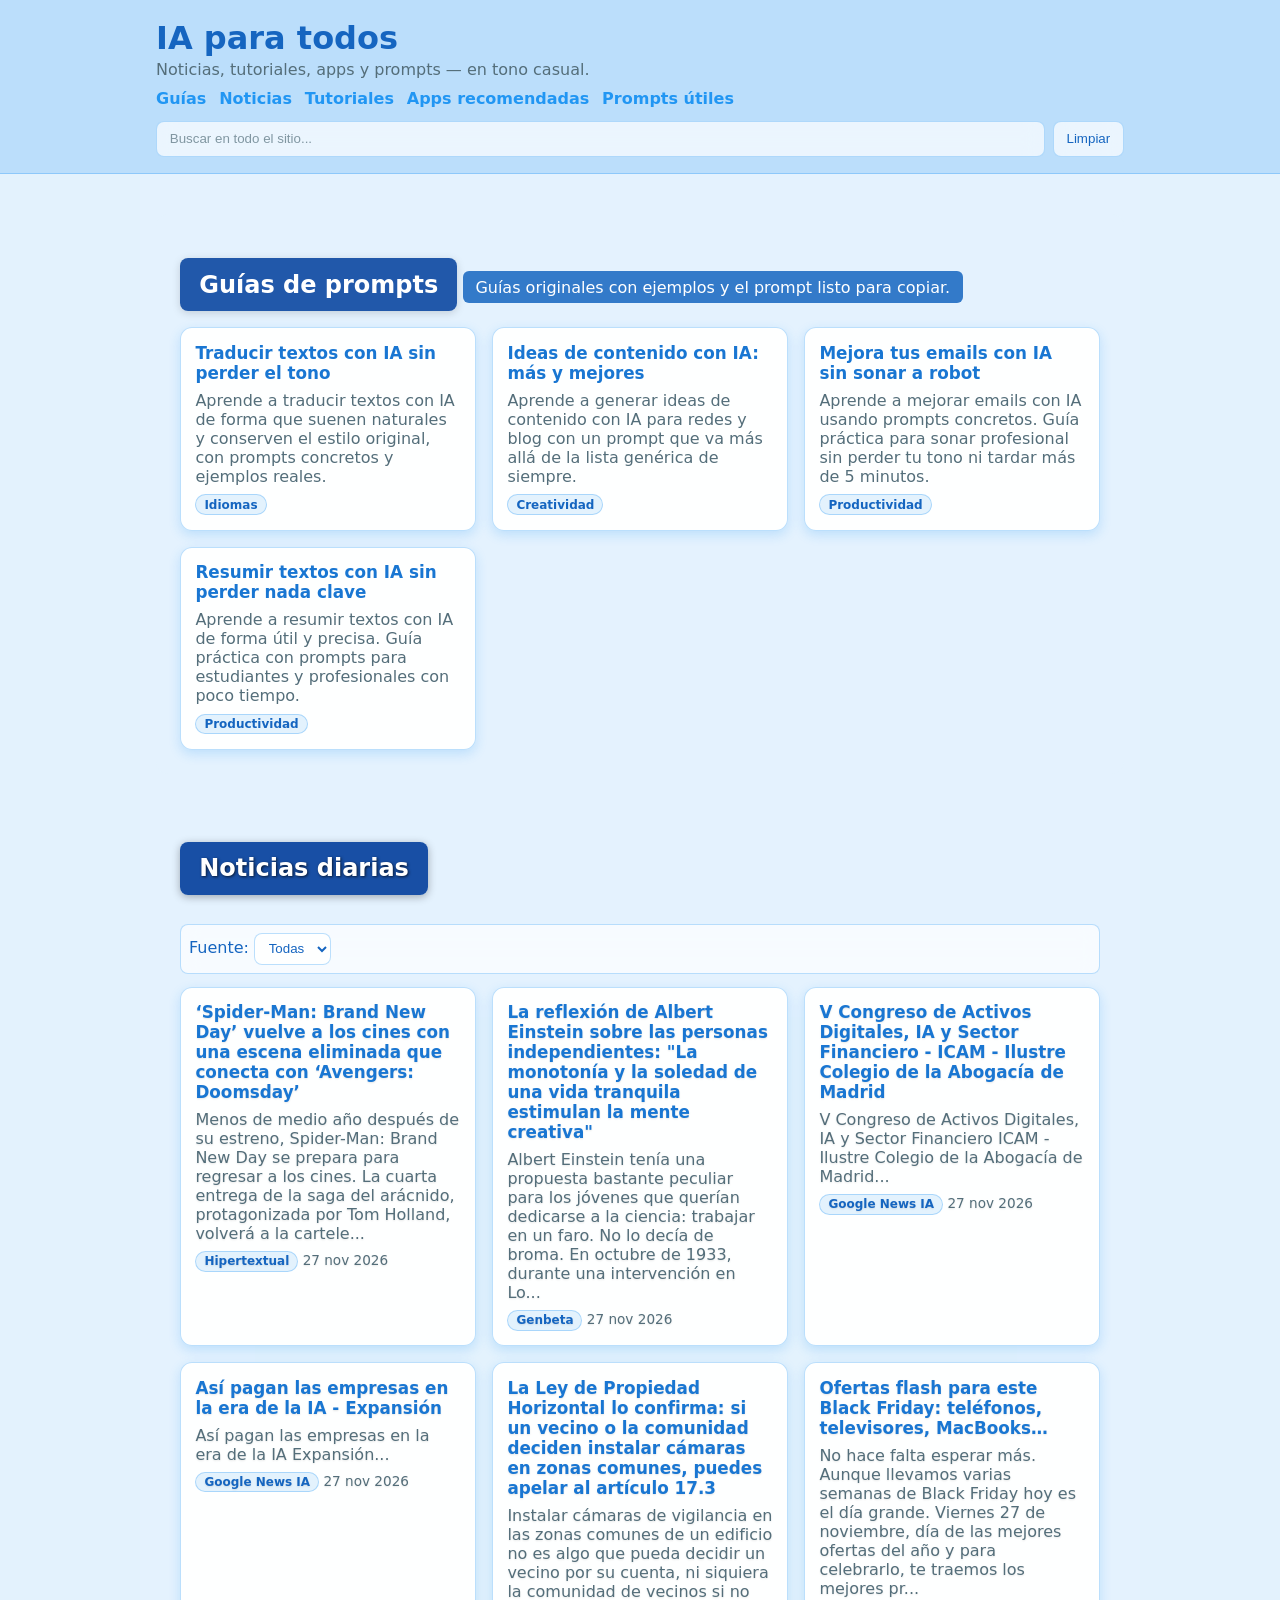
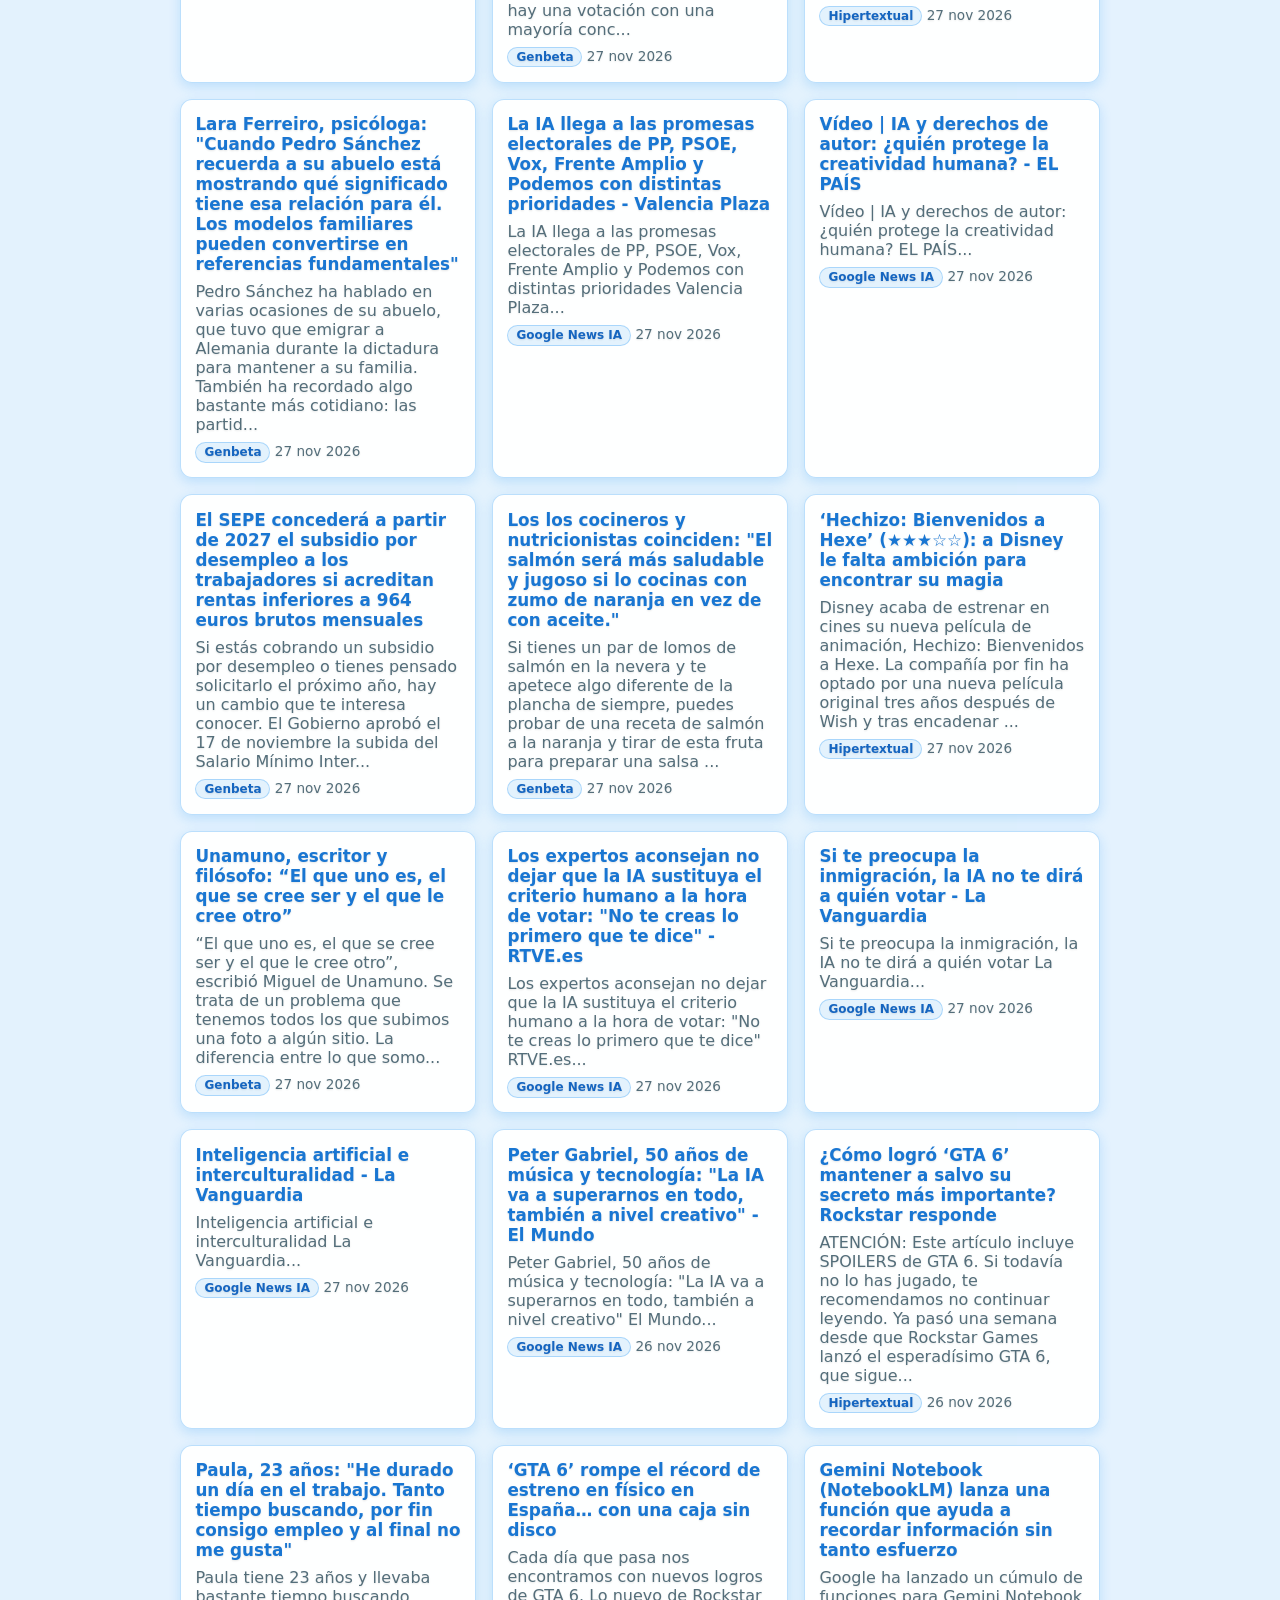
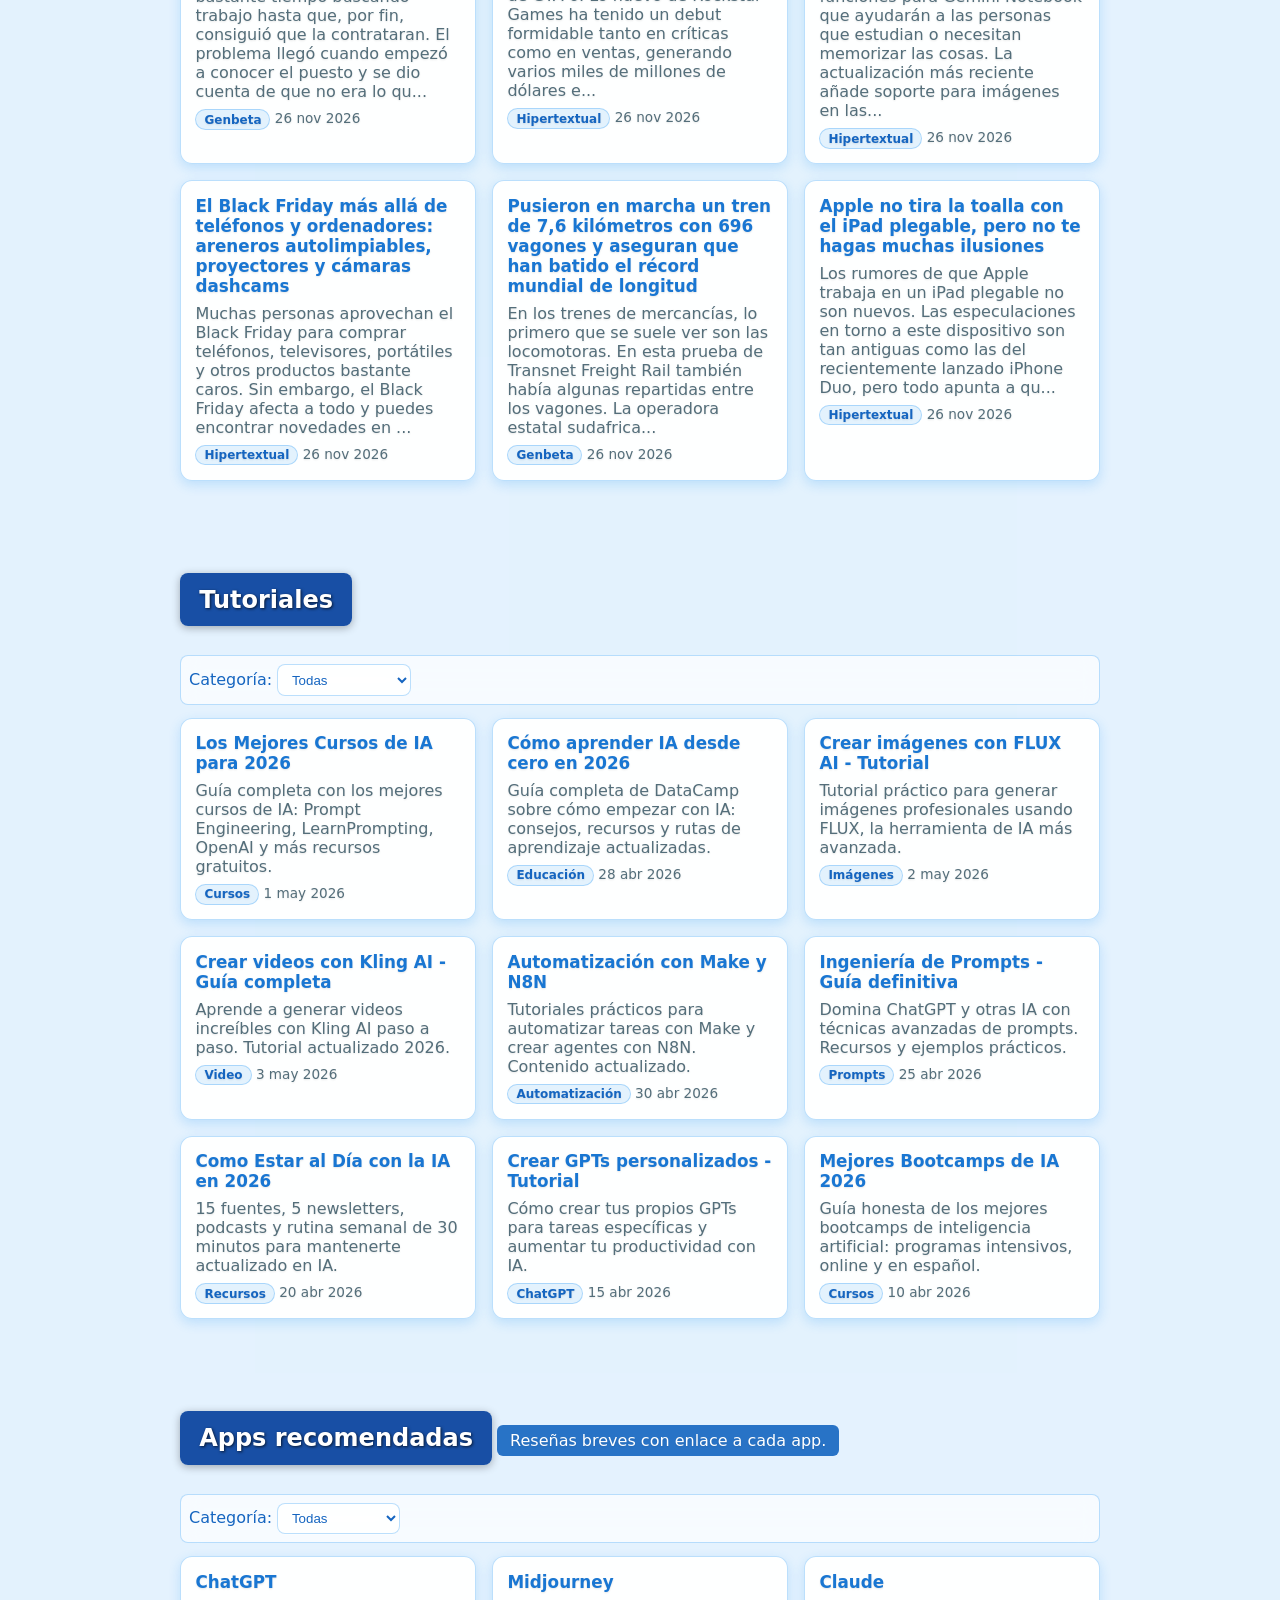
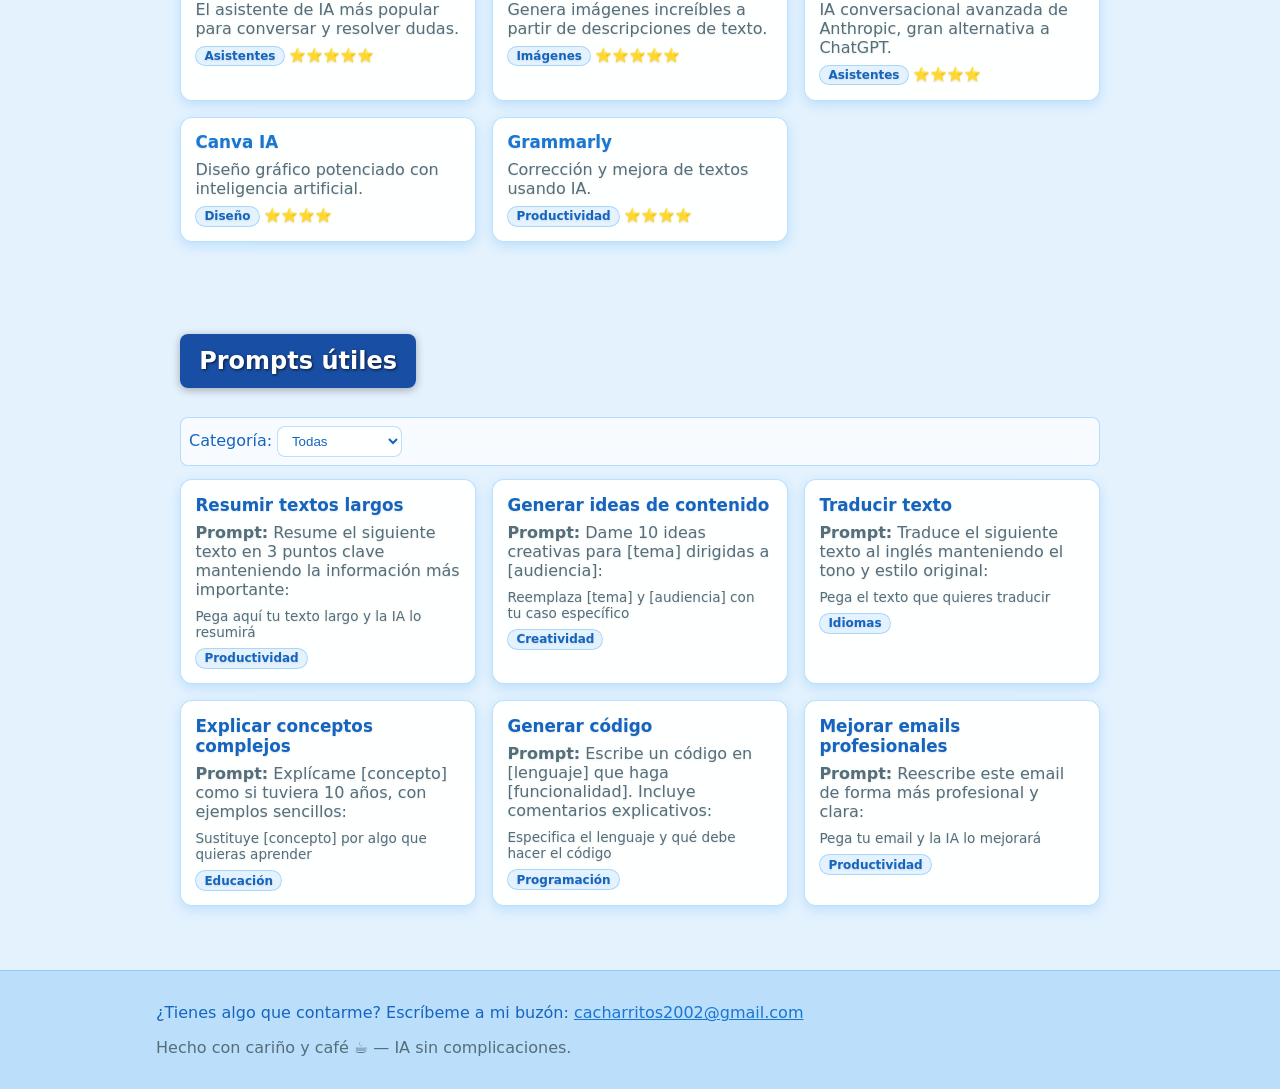
==== commit 2769c1f5: "chore: pre-render diario del contenido" ====
--- a/index.html
+++ b/index.html
@@ -145,11 +145,187 @@
       <ul id="newsList" class="card-list" aria-live="polite" itemprop="articleBody">
         <!-- PRERENDER:news:START -->
         <li class="card">
-          <h3><a href="https://www.genbeta.com/internacional/sylvester-stallone-harrison-ford-comparten-record-historia-cine-muy-complicado-igualar" target="_blank" rel="noopener">Sylvester Stallone y Harrison Ford comparten un récord en la historia del cine muy complicado de igualar </a></h3>
-          <p>Las carreras de Sylvester Stallone y Harrison Ford tienen algo en común. Ambos llevan décadas volviendo al cine. Para Stallone son Rocky y Rambo, mientras que Ford cuenta con Han Solo e Indiana Jones....</p>
-          <div class="meta">
-            <span class="badge">Genbeta</span>
-            <time datetime="2026-11-26T16:00:27.000Z">26 nov 2026</time>
+          <h3><a href="https://hipertextual.com/cine-television/reestreno-spider-man-brand-new-day-escena-eliminada-avengers-doomsday/" target="_blank" rel="noopener">‘Spider-Man: Brand New Day’ vuelve a los cines con una escena eliminada que conecta con ‘Avengers: Doomsday’</a></h3>
+          <p>Menos de medio año después de su estreno, Spider-Man: Brand New Day se prepara para regresar a los cines. La cuarta entrega de la saga del arácnido, protagonizada por Tom Holland, volverá a la cartele...</p>
+          <div class="meta">
+            <span class="badge">Hipertextual</span>
+            <time datetime="2026-11-27T15:50:31.000Z">27 nov 2026</time>
+          </div>
+        </li>
+        <li class="card">
+          <h3><a href="https://www.genbeta.com/actualidad/reflexion-albert-einstein-personas-independientes-monotonia-soledad-vida-tranquila-estimulan-mente-creativa" target="_blank" rel="noopener">La reflexión de Albert Einstein sobre las personas independientes: &quot;La monotonía y la soledad de una vida tranquila estimulan la mente creativa&quot; </a></h3>
+          <p>Albert Einstein tenía una propuesta bastante peculiar para los jóvenes que querían dedicarse a la ciencia: trabajar en un faro. No lo decía de broma. En octubre de 1933, durante una intervención en Lo...</p>
+          <div class="meta">
+            <span class="badge">Genbeta</span>
+            <time datetime="2026-11-27T14:00:24.000Z">27 nov 2026</time>
+          </div>
+        </li>
+        <li class="card">
+          <h3><a href="https://news.google.com/rss/articles/CBMid0FVX3lxTE1sNFNZTC1naWdTSzFweHZVTnFuZzVfemVRYk0way15UEVfaUh0OHNJaWJUcFp5SV9zcDZYaExDZkdTZk5IdUVxd2Zxa2FhVVBaSDMwMVhOQ2p0dUlEQlVrUWRrWGN5UWp6UHh5R0ZSR0QzNWFEMWI4?oc=5" target="_blank" rel="noopener">V Congreso de Activos Digitales, IA y Sector Financiero - ICAM - Ilustre Colegio de la Abogacía de Madrid</a></h3>
+          <p>V Congreso de Activos Digitales, IA y Sector Financiero ICAM - Ilustre Colegio de la Abogacía de Madrid...</p>
+          <div class="meta">
+            <span class="badge">Google News IA</span>
+            <time datetime="2026-11-27T13:35:34.000Z">27 nov 2026</time>
+          </div>
+        </li>
+        <li class="card">
+          <h3><a href="https://news.google.com/rss/articles/[base64]?oc=5" target="_blank" rel="noopener">Así pagan las empresas en la era de la IA - Expansión</a></h3>
+          <p>Así pagan las empresas en la era de la IA Expansión...</p>
+          <div class="meta">
+            <span class="badge">Google News IA</span>
+            <time datetime="2026-11-27T13:03:40.000Z">27 nov 2026</time>
+          </div>
+        </li>
+        <li class="card">
+          <h3><a href="https://www.genbeta.com/vivienda/ley-propiedad-horizontal-confirma-vecino-comunidad-deciden-instalar-camaras-zonas-comunes-puedes-apelar-al-articulo-17-3" target="_blank" rel="noopener">La Ley de Propiedad Horizontal lo confirma: si un vecino o la comunidad deciden instalar cámaras en zonas comunes, puedes apelar al artículo 17.3 </a></h3>
+          <p>Instalar cámaras de vigilancia en las zonas comunes de un edificio no es algo que pueda decidir un vecino por su cuenta, ni siquiera la comunidad de vecinos si no hay una votación con una mayoría conc...</p>
+          <div class="meta">
+            <span class="badge">Genbeta</span>
+            <time datetime="2026-11-27T13:00:24.000Z">27 nov 2026</time>
+          </div>
+        </li>
+        <li class="card">
+          <h3><a href="https://hipertextual.com/ofertas-descuentos/ofertas-black-friday-telefonos/" target="_blank" rel="noopener">Ofertas flash para este Black Friday: teléfonos, televisores, MacBooks…</a></h3>
+          <p>No hace falta esperar más. Aunque llevamos varias semanas de Black Friday hoy es el día grande. Viernes 27 de noviembre, día de las mejores ofertas del año y para celebrarlo, te traemos los mejores pr...</p>
+          <div class="meta">
+            <span class="badge">Hipertextual</span>
+            <time datetime="2026-11-27T12:02:51.000Z">27 nov 2026</time>
+          </div>
+        </li>
+        <li class="card">
+          <h3><a href="https://www.genbeta.com/actualidad/lara-ferreiro-psicologa-cuando-pedro-sanchez-recuerda-a-su-abuelo-esta-mostrando-que-significado-tiene-esa-relacion-para-modelos-familiares-pueden-convertirse-referencias-fundamentales" target="_blank" rel="noopener">Lara Ferreiro, psicóloga: &quot;Cuando Pedro Sánchez recuerda a su abuelo está mostrando qué significado tiene esa relación para él. Los modelos familiares pueden convertirse en referencias fundamentales&quot; </a></h3>
+          <p>Pedro Sánchez ha hablado en varias ocasiones de su abuelo, que tuvo que emigrar a Alemania durante la dictadura para mantener a su familia. También ha recordado algo bastante más cotidiano: las partid...</p>
+          <div class="meta">
+            <span class="badge">Genbeta</span>
+            <time datetime="2026-11-27T12:00:22.000Z">27 nov 2026</time>
+          </div>
+        </li>
+        <li class="card">
+          <h3><a href="https://news.google.com/rss/articles/[base64]?oc=5" target="_blank" rel="noopener">La IA llega a las promesas electorales de PP, PSOE, Vox, Frente Amplio y Podemos con distintas prioridades - Valencia Plaza</a></h3>
+          <p>La IA llega a las promesas electorales de PP, PSOE, Vox, Frente Amplio y Podemos con distintas prioridades Valencia Plaza...</p>
+          <div class="meta">
+            <span class="badge">Google News IA</span>
+            <time datetime="2026-11-27T11:59:19.000Z">27 nov 2026</time>
+          </div>
+        </li>
+        <li class="card">
+          <h3><a href="https://news.google.com/rss/articles/[base64]?oc=5" target="_blank" rel="noopener">Vídeo | IA y derechos de autor: ¿quién protege la creatividad humana? - EL PAÍS</a></h3>
+          <p>Vídeo | IA y derechos de autor: ¿quién protege la creatividad humana? EL PAÍS...</p>
+          <div class="meta">
+            <span class="badge">Google News IA</span>
+            <time datetime="2026-11-27T10:30:13.000Z">27 nov 2026</time>
+          </div>
+        </li>
+        <li class="card">
+          <h3><a href="https://www.genbeta.com/laboral/sepe-concedera-a-partir-2027-subsidio-desempleo-a-trabajadores-acreditan-rentas-inferiores-a-964-euros-brutos-mensuales" target="_blank" rel="noopener">El SEPE concederá a partir de 2027 el subsidio por desempleo a los trabajadores si acreditan rentas inferiores a 964 euros brutos mensuales </a></h3>
+          <p>Si estás cobrando un subsidio por desempleo o tienes pensado solicitarlo el próximo año, hay un cambio que te interesa conocer. El Gobierno aprobó el 17 de noviembre la subida del Salario Mínimo Inter...</p>
+          <div class="meta">
+            <span class="badge">Genbeta</span>
+            <time datetime="2026-11-27T10:00:25.000Z">27 nov 2026</time>
+          </div>
+        </li>
+        <li class="card">
+          <h3><a href="https://www.genbeta.com/actualidad/cocineros-nutricionistas-coinciden-salmon-sera-saludable-jugoso-cocinas-zumo-naranja-vez-aceite" target="_blank" rel="noopener">Los los cocineros y nutricionistas coinciden: &quot;El salmón será más saludable y jugoso si lo cocinas con zumo de naranja en vez de con aceite.&quot; </a></h3>
+          <p>Si tienes un par de lomos de salmón en la nevera y te apetece algo diferente de la plancha de siempre, puedes probar de una receta de salmón a la naranja y tirar de esta fruta para preparar una salsa ...</p>
+          <div class="meta">
+            <span class="badge">Genbeta</span>
+            <time datetime="2026-11-27T09:00:23.000Z">27 nov 2026</time>
+          </div>
+        </li>
+        <li class="card">
+          <h3><a href="https://hipertextual.com/cine-television/hechizo-bienvenidos-a-hexe-disney-critica/" target="_blank" rel="noopener">‘Hechizo: Bienvenidos a Hexe’ (★★★☆☆): a Disney le falta ambición para encontrar su magia</a></h3>
+          <p>Disney acaba de estrenar en cines su nueva película de animación, Hechizo: Bienvenidos a Hexe. La compañía por fin ha optado por una nueva película original tres años después de Wish y tras encadenar ...</p>
+          <div class="meta">
+            <span class="badge">Hipertextual</span>
+            <time datetime="2026-11-27T08:11:17.000Z">27 nov 2026</time>
+          </div>
+        </li>
+        <li class="card">
+          <h3><a href="https://www.genbeta.com/espana/unamuno-escritor-filosofo-que-uno-que-se-cree-ser-que-le-cree-otro" target="_blank" rel="noopener">Unamuno, escritor y filósofo: “El que uno es, el que se cree ser y el que le cree otro” </a></h3>
+          <p>“El que uno es, el que se cree ser y el que le cree otro”, escribió Miguel de Unamuno. Se trata de un problema que tenemos todos los que subimos una foto a algún sitio. La diferencia entre lo que somo...</p>
+          <div class="meta">
+            <span class="badge">Genbeta</span>
+            <time datetime="2026-11-27T08:00:22.000Z">27 nov 2026</time>
+          </div>
+        </li>
+        <li class="card">
+          <h3><a href="https://news.google.com/rss/articles/[base64]?oc=5" target="_blank" rel="noopener">Los expertos aconsejan no dejar que la IA sustituya el criterio humano a la hora de votar: &quot;No te creas lo primero que te dice&quot; - RTVE.es</a></h3>
+          <p>Los expertos aconsejan no dejar que la IA sustituya el criterio humano a la hora de votar: &quot;No te creas lo primero que te dice&quot; RTVE.es...</p>
+          <div class="meta">
+            <span class="badge">Google News IA</span>
+            <time datetime="2026-11-27T06:10:00.000Z">27 nov 2026</time>
+          </div>
+        </li>
+        <li class="card">
+          <h3><a href="https://news.google.com/rss/articles/[base64]?oc=5" target="_blank" rel="noopener">Si te preocupa la inmigración, la IA no te dirá a quién votar - La Vanguardia</a></h3>
+          <p>Si te preocupa la inmigración, la IA no te dirá a quién votar La Vanguardia...</p>
+          <div class="meta">
+            <span class="badge">Google News IA</span>
+            <time datetime="2026-11-27T05:00:00.000Z">27 nov 2026</time>
+          </div>
+        </li>
+        <li class="card">
+          <h3><a href="https://news.google.com/rss/articles/[base64]?oc=5" target="_blank" rel="noopener">Inteligencia artificial e interculturalidad - La Vanguardia</a></h3>
+          <p>Inteligencia artificial e interculturalidad La Vanguardia...</p>
+          <div class="meta">
+            <span class="badge">Google News IA</span>
+            <time datetime="2026-11-27T04:15:00.000Z">27 nov 2026</time>
+          </div>
+        </li>
+        <li class="card">
+          <h3><a href="https://news.google.com/rss/articles/CBMif0FVX3lxTFB2ejhabkhRZ0N6NE5WQ3VIYlNZd01qVVlKcldrSG41RWNtLTBENW4xS3NCMU1ZcEUydk02RGdKS2JMbS1iVEpFVTBuc01EMjVjSEdUeW5BWGtLdks0VlNYLWVJd1N1NldIa3ktMXpwcHFfbUlPU2c3SmpmNUZTRFU?oc=5" target="_blank" rel="noopener">Peter Gabriel, 50 años de música y tecnología: &quot;La IA va a superarnos en todo, también a nivel creativo&quot; - El Mundo</a></h3>
+          <p>Peter Gabriel, 50 años de música y tecnología: &quot;La IA va a superarnos en todo, también a nivel creativo&quot; El Mundo...</p>
+          <div class="meta">
+            <span class="badge">Google News IA</span>
+            <time datetime="2026-11-26T21:00:46.000Z">26 nov 2026</time>
+          </div>
+        </li>
+        <li class="card">
+          <h3><a href="https://hipertextual.com/videojuegos/gta-6-rob-nelson-mayor-secreto-a-salvo-rockstar/" target="_blank" rel="noopener">¿Cómo logró ‘GTA 6’ mantener a salvo su secreto más importante? Rockstar responde</a></h3>
+          <p>ATENCIÓN: Este artículo incluye SPOILERS de GTA 6. Si todavía no lo has jugado, te recomendamos no continuar leyendo. Ya pasó una semana desde que Rockstar Games lanzó el esperadísimo GTA 6, que sigue...</p>
+          <div class="meta">
+            <span class="badge">Hipertextual</span>
+            <time datetime="2026-11-26T20:33:21.000Z">26 nov 2026</time>
+          </div>
+        </li>
+        <li class="card">
+          <h3><a href="https://www.genbeta.com/actualidad/paula-23-anos-he-durado-dia-trabajo-tiempo-buscando-fin-consigo-empleo-al-final-no-me-gusta" target="_blank" rel="noopener">Paula, 23 años: &quot;He durado un día en el trabajo. Tanto tiempo buscando, por fin consigo empleo y al final no me gusta&quot; </a></h3>
+          <p>Paula tiene 23 años y llevaba bastante tiempo buscando trabajo hasta que, por fin, consiguió que la contrataran. El problema llegó cuando empezó a conocer el puesto y se dio cuenta de que no era lo qu...</p>
+          <div class="meta">
+            <span class="badge">Genbeta</span>
+            <time datetime="2026-11-26T19:00:23.000Z">26 nov 2026</time>
+          </div>
+        </li>
+        <li class="card">
+          <h3><a href="https://hipertextual.com/videojuegos/gta-6-record-lanzamiento-fisico-caja-sin-disco/" target="_blank" rel="noopener">‘GTA 6’ rompe el récord de estreno en físico en España… con una caja sin disco</a></h3>
+          <p>Cada día que pasa nos encontramos con nuevos logros de GTA 6. Lo nuevo de Rockstar Games ha tenido un debut formidable tanto en críticas como en ventas, generando varios miles de millones de dólares e...</p>
+          <div class="meta">
+            <span class="badge">Hipertextual</span>
+            <time datetime="2026-11-26T18:45:00.000Z">26 nov 2026</time>
+          </div>
+        </li>
+        <li class="card">
+          <h3><a href="https://hipertextual.com/inteligencia-artificial/gemini-notebook-mejora-flashcards-imagenes-recordatorios/" target="_blank" rel="noopener">Gemini Notebook (NotebookLM) lanza una función que ayuda a recordar información sin  tanto esfuerzo</a></h3>
+          <p>Google ha lanzado un cúmulo de funciones para Gemini Notebook que ayudarán a las personas que estudian o necesitan memorizar las cosas. La actualización más reciente añade soporte para imágenes en las...</p>
+          <div class="meta">
+            <span class="badge">Hipertextual</span>
+            <time datetime="2026-11-26T17:48:32.000Z">26 nov 2026</time>
+          </div>
+        </li>
+        <li class="card">
+          <h3><a href="https://hipertextual.com/ofertas-descuentos/ofertas-black-friday-areneros/" target="_blank" rel="noopener">El Black Friday más allá de teléfonos y ordenadores: areneros autolimpiables, proyectores y cámaras dashcams</a></h3>
+          <p>Muchas personas aprovechan el Black Friday para comprar teléfonos, televisores, portátiles y otros productos bastante caros. Sin embargo, el Black Friday afecta a todo y puedes encontrar novedades en ...</p>
+          <div class="meta">
+            <span class="badge">Hipertextual</span>
+            <time datetime="2026-11-26T16:49:49.000Z">26 nov 2026</time>
+          </div>
+        </li>
+        <li class="card">
+          <h3><a href="https://www.genbeta.com/internacional/pusieron-marcha-tren-7-6-kilometros-696-vagones-aseguran-que-han-batido-record-mundial-longitud" target="_blank" rel="noopener">Pusieron en marcha un tren de 7,6 kilómetros con 696 vagones y aseguran que han batido el récord mundial de longitud</a></h3>
+          <p>En los trenes de mercancías, lo primero que se suele ver son las locomotoras. En esta prueba de Transnet Freight Rail también había algunas repartidas entre los vagones. La operadora estatal sudafrica...</p>
+          <div class="meta">
+            <span class="badge">Genbeta</span>
+            <time datetime="2026-11-26T16:44:00.000Z">26 nov 2026</time>
           </div>
         </li>
         <li class="card">
@@ -158,182 +334,6 @@
           <div class="meta">
             <span class="badge">Hipertextual</span>
             <time datetime="2026-11-26T15:40:00.000Z">26 nov 2026</time>
-          </div>
-        </li>
-        <li class="card">
-          <h3><a href="https://news.google.com/rss/articles/[base64]?oc=5" target="_blank" rel="noopener">La inteligencia artificial obliga a universidades y empresas audiovisuales a replantear la formación de los futuros profesionales - La Vanguardia</a></h3>
-          <p>La inteligencia artificial obliga a universidades y empresas audiovisuales a replantear la formación de los futuros profesionales La Vanguardia...</p>
-          <div class="meta">
-            <span class="badge">Google News IA</span>
-            <time datetime="2026-11-26T15:29:58.000Z">26 nov 2026</time>
-          </div>
-        </li>
-        <li class="card">
-          <h3><a href="https://www.genbeta.com/internacional/netflix-anuncia-proyecto-ambicioso-guerreras-k-pop-antes-llegada-su-esperada-secuela" target="_blank" rel="noopener">Netflix anuncia el proyecto más ambicioso de Las Guerreras K-pop antes de la llegada de su esperada secuela </a></h3>
-          <p>Además de una segunda parte, las Guerreras K-pop también tienen gira. Las protagonistas de la película irán a actuar en directo. Netflix y AEG Presents han anunciado que el universo de HUNTR/X llega a...</p>
-          <div class="meta">
-            <span class="badge">Genbeta</span>
-            <time datetime="2026-11-26T15:00:31.000Z">26 nov 2026</time>
-          </div>
-        </li>
-        <li class="card">
-          <h3><a href="https://hipertextual.com/cine-television/disney-confirma-el-regreso-de-la-animacion-2d-y-explica-como-usara-la-ia-en-sus-peliculas-puede-aportar-algo-interesante/" target="_blank" rel="noopener">Disney confirma el regreso de la animación 2D y explica cómo usará la IA en sus películas: «Puede aportar algo interesante»</a></h3>
-          <p>Disney ya está lista para estrenar su nueva película, Hechizo: Bienvenidos a Hexe. De nuevo, se trata de un filme realizado con la animación 3D que desde principios de siglo la compañía trata de imple...</p>
-          <div class="meta">
-            <span class="badge">Hipertextual</span>
-            <time datetime="2026-11-26T14:43:43.000Z">26 nov 2026</time>
-          </div>
-        </li>
-        <li class="card">
-          <h3><a href="https://hipertextual.com/hardware/comprar-una-gpu-de-nvidia-podria-volverse-mas-dificil-y-caro/" target="_blank" rel="noopener">Comprar una GPU de NVIDIA está a punto de volverse más difícil (y aún más caro)</a></h3>
-          <p>Si planeas armar un PC gaming, conseguir una GPU de NVIDIA tal vez se vuelva todavía más difícil y caro que ahora. Según reporta VideoCardz, el gigante verde implementaría un fuerte recorte a la asign...</p>
-          <div class="meta">
-            <span class="badge">Hipertextual</span>
-            <time datetime="2026-11-26T14:01:43.000Z">26 nov 2026</time>
-          </div>
-        </li>
-        <li class="card">
-          <h3><a href="https://www.genbeta.com/internacional/silvio-garattini-oncologo-italiano-98-anos-longevidad-estos-alimentos-su-menu-desayuno-cena" target="_blank" rel="noopener">Silvio Garattini, oncólogo italiano de 98 años, sobre la longevidad: estos son los alimentos de su menú, desde el desayuno hasta la cena </a></h3>
-          <p>La alimentación es un aspecto clave en el día a día de Silvio Garattini. Un científico que sigue activo en la investigación a una edad poco habitual, 98 años. Se trata del oncólogo y farmacólogo itali...</p>
-          <div class="meta">
-            <span class="badge">Genbeta</span>
-            <time datetime="2026-11-26T14:00:24.000Z">26 nov 2026</time>
-          </div>
-        </li>
-        <li class="card">
-          <h3><a href="https://www.genbeta.com/internacional/cientificos-recuperan-antartida-archivo-geologico-17-19-millones-anos-dos-intentos-fallidos-atravesar-523-metros-hielo" target="_blank" rel="noopener">Científicos recuperan bajo la Antártida un archivo geológico de entre 17 y 19 millones de años tras dos intentos fallidos y atravesar 523 metros de hielo </a></h3>
-          <p>Bajo el hielo de la Antártida occidental se encuentran sedimentos que son los que nos indican cómo era esta zona antes de que quedara bajo el hielo. Para ello han tenido que trabajar en un campamento ...</p>
-          <div class="meta">
-            <span class="badge">Genbeta</span>
-            <time datetime="2026-11-26T13:00:21.000Z">26 nov 2026</time>
-          </div>
-        </li>
-        <li class="card">
-          <h3><a href="https://hipertextual.com/ofertas-descuentos/apple-black-friday/" target="_blank" rel="noopener">Cinco productos de Apple con el mejor precio en este Black Friday</a></h3>
-          <p>Apple también se suma al Black Friday aunque no lo hace directamente en su web, sino en PcComponentes donde podemos ver ya interesantes descuentos en todas las categorías de producto de Apple. Sin dud...</p>
-          <div class="meta">
-            <span class="badge">Hipertextual</span>
-            <time datetime="2026-11-26T12:36:08.000Z">26 nov 2026</time>
-          </div>
-        </li>
-        <li class="card">
-          <h3><a href="https://www.genbeta.com/nuevo/ramiro-aurin-ingeniero-caminos-autopistas-carretera-agujeros-carretera-segura-ahora-autentico-desastre" target="_blank" rel="noopener">Ramiro Aurín, ingeniero de caminos, sobre las autopistas: &quot;Una carretera sin agujeros es una carretera segura y ahora es un auténtico desastre&quot; </a></h3>
-          <p>Ramiro Aurín, ingeniero de caminos, canales y puertos, cree que la falta de mantenimiento en España no se queda en las vías del tren. En una entrevista en el pódcast A Contraluz asegura que también al...</p>
-          <div class="meta">
-            <span class="badge">Genbeta</span>
-            <time datetime="2026-11-26T12:30:22.000Z">26 nov 2026</time>
-          </div>
-        </li>
-        <li class="card">
-          <h3><a href="https://www.genbeta.com/actualidad/inaki-gabilondo-cuando-tienes-edad-tienes-piso-pagado-hijos-mayores-tienes-reconocimientos-que-has-podido-tener-que-motor-puedes-tener" target="_blank" rel="noopener">Iñaki Gabilondo: “Cuando ya tienes una edad, ya tienes el piso pagado, ya los hijos son mayores, ya tienes los reconocimientos que has podido tener, ¿qué motor puedes tener?” </a></h3>
-          <p>El periodista Iñaki Gabilondo lleva más de medio siglo dedicado a su profesión. Tras una larga vida profesional, reflexiona sobre qué pasa cuando los motivos que nos mueven (las cargas familiares o lo...</p>
-          <div class="meta">
-            <span class="badge">Genbeta</span>
-            <time datetime="2026-11-26T12:00:28.000Z">26 nov 2026</time>
-          </div>
-        </li>
-        <li class="card">
-          <h3><a href="https://hipertextual.com/cine-television/brutal-clip-de-avengers-doomsday-con-el-enfrentamiento-de-magneto-y-el-doctor-doom-casi-le-arranca-la-mascara/" target="_blank" rel="noopener">Brutal clip de ‘Avengers: Doomsday’ con el enfrentamiento de Magneto y el Doctor Doom: casi le arranca la máscara</a></h3>
-          <p>Hace apenas unos días, Marvel estrenó el tráiler final de Avengers: Doomsday. Un avance muy esperado que se ha convertido en el segundo tráiler más visto de todos los tiempos en sus primeras 24 horas,...</p>
-          <div class="meta">
-            <span class="badge">Hipertextual</span>
-            <time datetime="2026-11-26T10:01:29.000Z">26 nov 2026</time>
-          </div>
-        </li>
-        <li class="card">
-          <h3><a href="https://www.genbeta.com/internacional/friedrich-nietzsche-filosofo-a-menudo-contradecimos-opinion-cuando-realidad-solo-nos-resulta-desagradable-tono-que-fue-expresada" target="_blank" rel="noopener">Friedrich Nietzsche, filósofo: “A menudo contradecimos una opinión cuando en realidad solo nos resulta desagradable el tono con que fue expresada” </a></h3>
-          <p>Friedrich Nietzsche constató que uno de los problemas de las conversaciones es que a veces odiamos la opinión de alguien por el tono que usa. “A menudo contradecimos una opinión cuando en realidad sol...</p>
-          <div class="meta">
-            <span class="badge">Genbeta</span>
-            <time datetime="2026-11-26T10:00:29.000Z">26 nov 2026</time>
-          </div>
-        </li>
-        <li class="card">
-          <h3><a href="https://www.genbeta.com/nuevo/ainoa-camionera-espana-ruta-cambia-cada-dia-voy-a-madrid-calculo-horas-que-puedo-hacer-tiron-para-saber-donde-parar" target="_blank" rel="noopener">Ainoa, una camionera en España: &quot;La ruta cambia cada día. Si voy a Madrid, calculo las horas que puedo hacer del tirón para saber dónde parar&quot; </a></h3>
-          <p>Ainoa Blasco es una camionera de 30 años que comparte el día a día de su profesión en sus redes sociales. Y en una entrevista con La Vanguardia sobre los retos de su oficio, también contó que la ruta ...</p>
-          <div class="meta">
-            <span class="badge">Genbeta</span>
-            <time datetime="2026-11-26T09:00:25.000Z">26 nov 2026</time>
-          </div>
-        </li>
-        <li class="card">
-          <h3><a href="https://news.google.com/rss/articles/[base64]?oc=5" target="_blank" rel="noopener">Prompt injection indirecta: cómo proteger los agentes de IA frente a instrucciones ocultas - Telefónica</a></h3>
-          <p>Prompt injection indirecta: cómo proteger los agentes de IA frente a instrucciones ocultas Telefónica...</p>
-          <div class="meta">
-            <span class="badge">Google News IA</span>
-            <time datetime="2026-11-26T08:30:00.000Z">26 nov 2026</time>
-          </div>
-        </li>
-        <li class="card">
-          <h3><a href="https://news.google.com/rss/articles/[base64]?oc=5" target="_blank" rel="noopener">El mundo no se pone de acuerdo sobre los robots asesinos: “Pueden acelerar una escalada de la violencia” - EL PAÍS</a></h3>
-          <p>El mundo no se pone de acuerdo sobre los robots asesinos: “Pueden acelerar una escalada de la violencia” EL PAÍS...</p>
-          <div class="meta">
-            <span class="badge">Google News IA</span>
-            <time datetime="2026-11-26T04:30:01.000Z">26 nov 2026</time>
-          </div>
-        </li>
-        <li class="card">
-          <h3><a href="https://news.google.com/rss/articles/[base64]?oc=5" target="_blank" rel="noopener">Peor que el estallido de las puntocom: lo que supondría para la economía el pinchazo de la burbuja de la IA - El Mundo</a></h3>
-          <p>Peor que el estallido de las puntocom: lo que supondría para la economía el pinchazo de la burbuja de la IA El Mundo...</p>
-          <div class="meta">
-            <span class="badge">Google News IA</span>
-            <time datetime="2026-11-25T21:44:59.000Z">25 nov 2026</time>
-          </div>
-        </li>
-        <li class="card">
-          <h3><a href="https://hipertextual.com/tecnologia/windows-xp-linux-win4wine-proyecto/" target="_blank" rel="noopener">La forma más inesperada de usar Windows XP en 2026 está dentro de Linux</a></h3>
-          <p>Windows XP fue una de las versiones más emblemáticas del sistema operativo de Microsoft. A más de dos décadas de su lanzamiento, la nostalgia sigue muy viva y alguien ya la llevó al siguiente nivel. U...</p>
-          <div class="meta">
-            <span class="badge">Hipertextual</span>
-            <time datetime="2026-11-25T21:10:00.000Z">25 nov 2026</time>
-          </div>
-        </li>
-        <li class="card">
-          <h3><a href="https://hipertextual.com/seguridad/1password-sufre-un-hackeo-que-ha-pasado-y-como-te-afecta/" target="_blank" rel="noopener">1Password sufre un hackeo. Qué ha pasado y cómo te afecta</a></h3>
-          <p>1Password, uno de los gestores de contraseñas más seguros y usados del mundo, ha sufrido un hackeo. La compañía confirmó que días atrás sufrió el acceso sin autorización a sus servidores y el robo de ...</p>
-          <div class="meta">
-            <span class="badge">Hipertextual</span>
-            <time datetime="2026-11-25T20:06:32.000Z">25 nov 2026</time>
-          </div>
-        </li>
-        <li class="card">
-          <h3><a href="https://hipertextual.com/mobile/samsung-posible-galaxy-z-trifold-2/" target="_blank" rel="noopener">Samsung no tira la toalla con el Galaxy Z Trifold: estaría preparando un modelo de segunda generación</a></h3>
-          <p>El Galaxy Z Trifold tuvo una vida mucho más breve de la que hasta el más pesimista imaginaba, pero Samsung parece no haber tirado la toalla del todo. Según un nuevo reporte, el fabricante coreano esta...</p>
-          <div class="meta">
-            <span class="badge">Hipertextual</span>
-            <time datetime="2026-11-25T18:17:15.000Z">25 nov 2026</time>
-          </div>
-        </li>
-        <li class="card">
-          <h3><a href="https://news.google.com/rss/articles/[base64]?oc=5" target="_blank" rel="noopener">&quot;Votaré lo que me diga la IA&quot;: así influye la Inteligencia Artificial en nuestra papeleta - Antena 3</a></h3>
-          <p>&quot;Votaré lo que me diga la IA&quot;: así influye la Inteligencia Artificial en nuestra papeleta Antena 3...</p>
-          <div class="meta">
-            <span class="badge">Google News IA</span>
-            <time datetime="2026-11-25T13:25:29.000Z">25 nov 2026</time>
-          </div>
-        </li>
-        <li class="card">
-          <h3><a href="https://news.google.com/rss/articles/[base64]?oc=5" target="_blank" rel="noopener">Inteligencia artificial: cómo una disputa entre matemáticos aviva el temor de que la IA pueda socavar la ciencia - BBC</a></h3>
-          <p>Inteligencia artificial: cómo una disputa entre matemáticos aviva el temor de que la IA pueda socavar la ciencia BBC...</p>
-          <div class="meta">
-            <span class="badge">Google News IA</span>
-            <time datetime="2026-11-25T11:34:14.000Z">25 nov 2026</time>
-          </div>
-        </li>
-        <li class="card">
-          <h3><a href="https://news.google.com/rss/articles/[base64]?oc=5" target="_blank" rel="noopener">Las peligrosas travesuras de algunos jueces con la IA - Economist &amp; Jurist</a></h3>
-          <p>Las peligrosas travesuras de algunos jueces con la IA Economist &amp; Jurist...</p>
-          <div class="meta">
-            <span class="badge">Google News IA</span>
-            <time datetime="2026-11-25T10:58:18.000Z">25 nov 2026</time>
-          </div>
-        </li>
-        <li class="card">
-          <h3><a href="https://news.google.com/rss/articles/[base64]?oc=5" target="_blank" rel="noopener">Literatura e Inteligencia Artificial: Donde la IA trabaja - Letras Libres</a></h3>
-          <p>Literatura e Inteligencia Artificial: Donde la IA trabaja Letras Libres...</p>
-          <div class="meta">
-            <span class="badge">Google News IA</span>
-            <time datetime="2026-11-25T09:17:27.000Z">25 nov 2026</time>
           </div>
         </li>
         <!-- PRERENDER:news:END -->
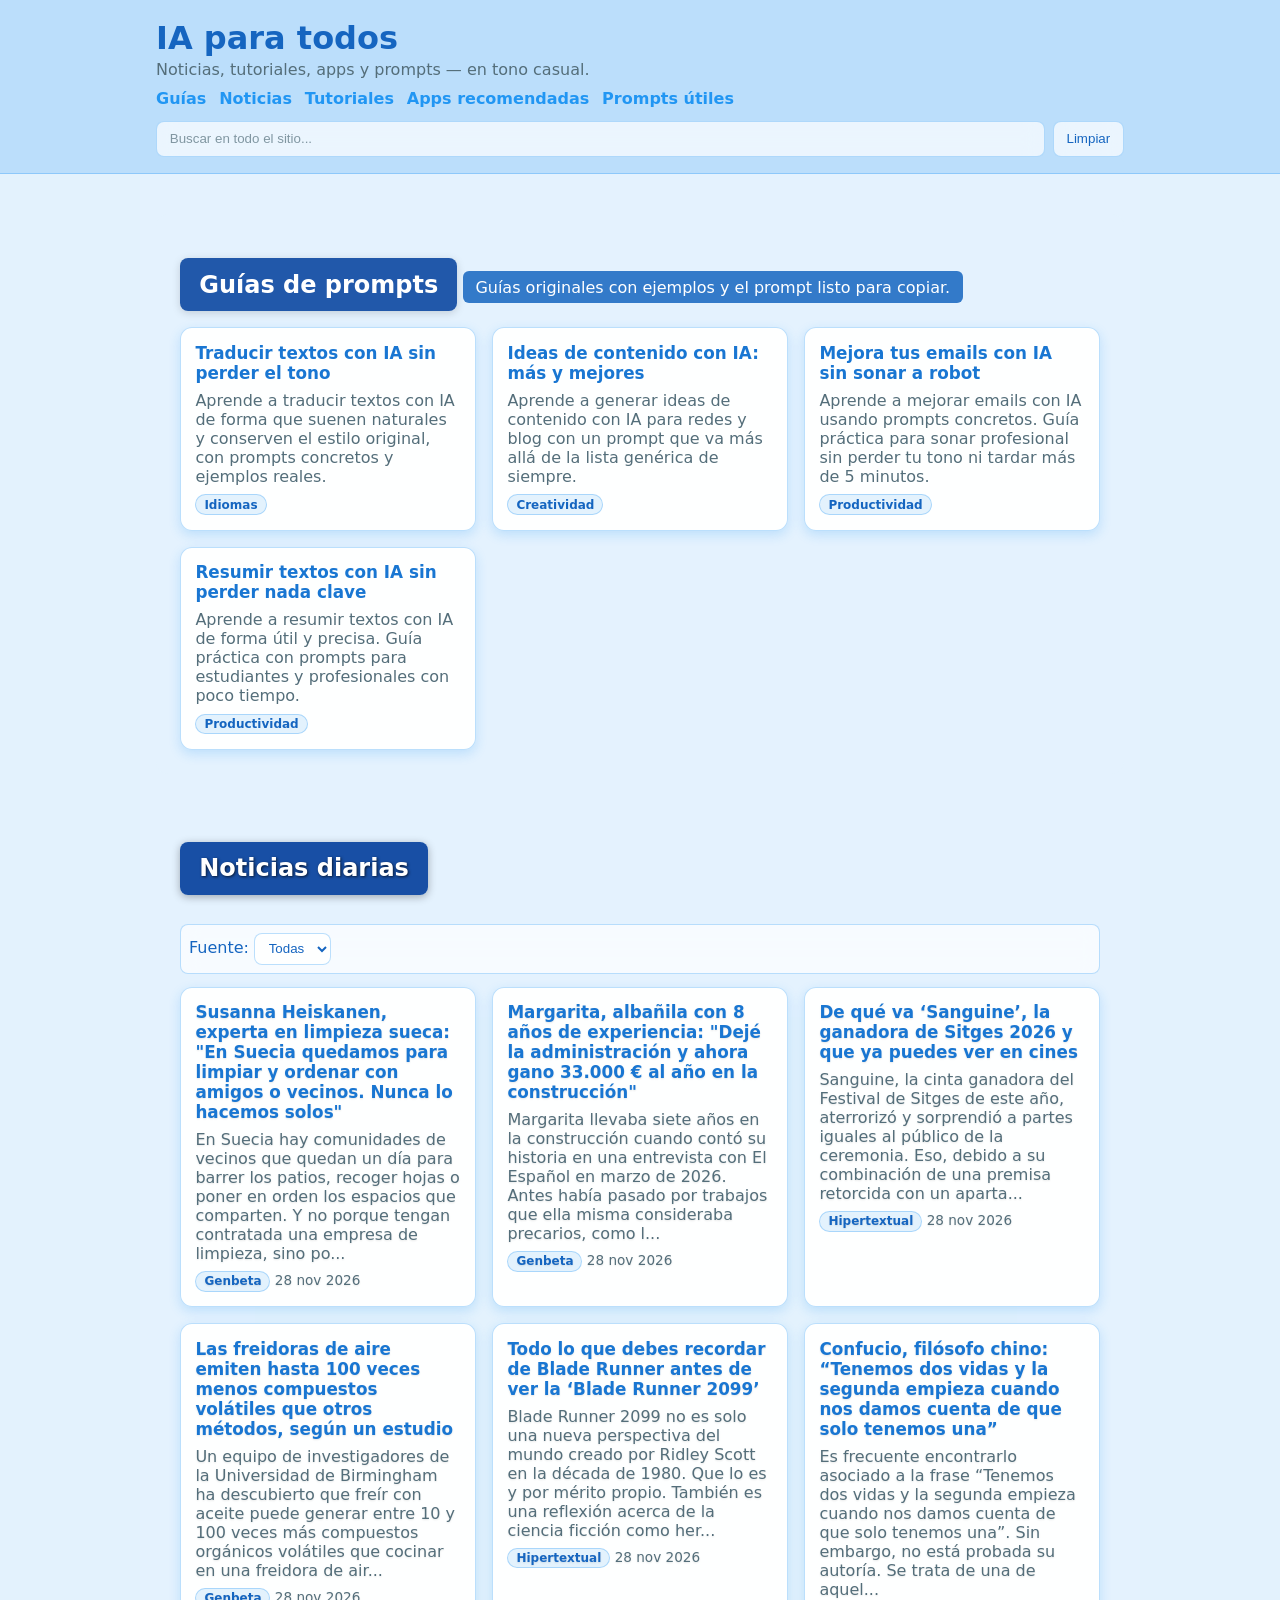
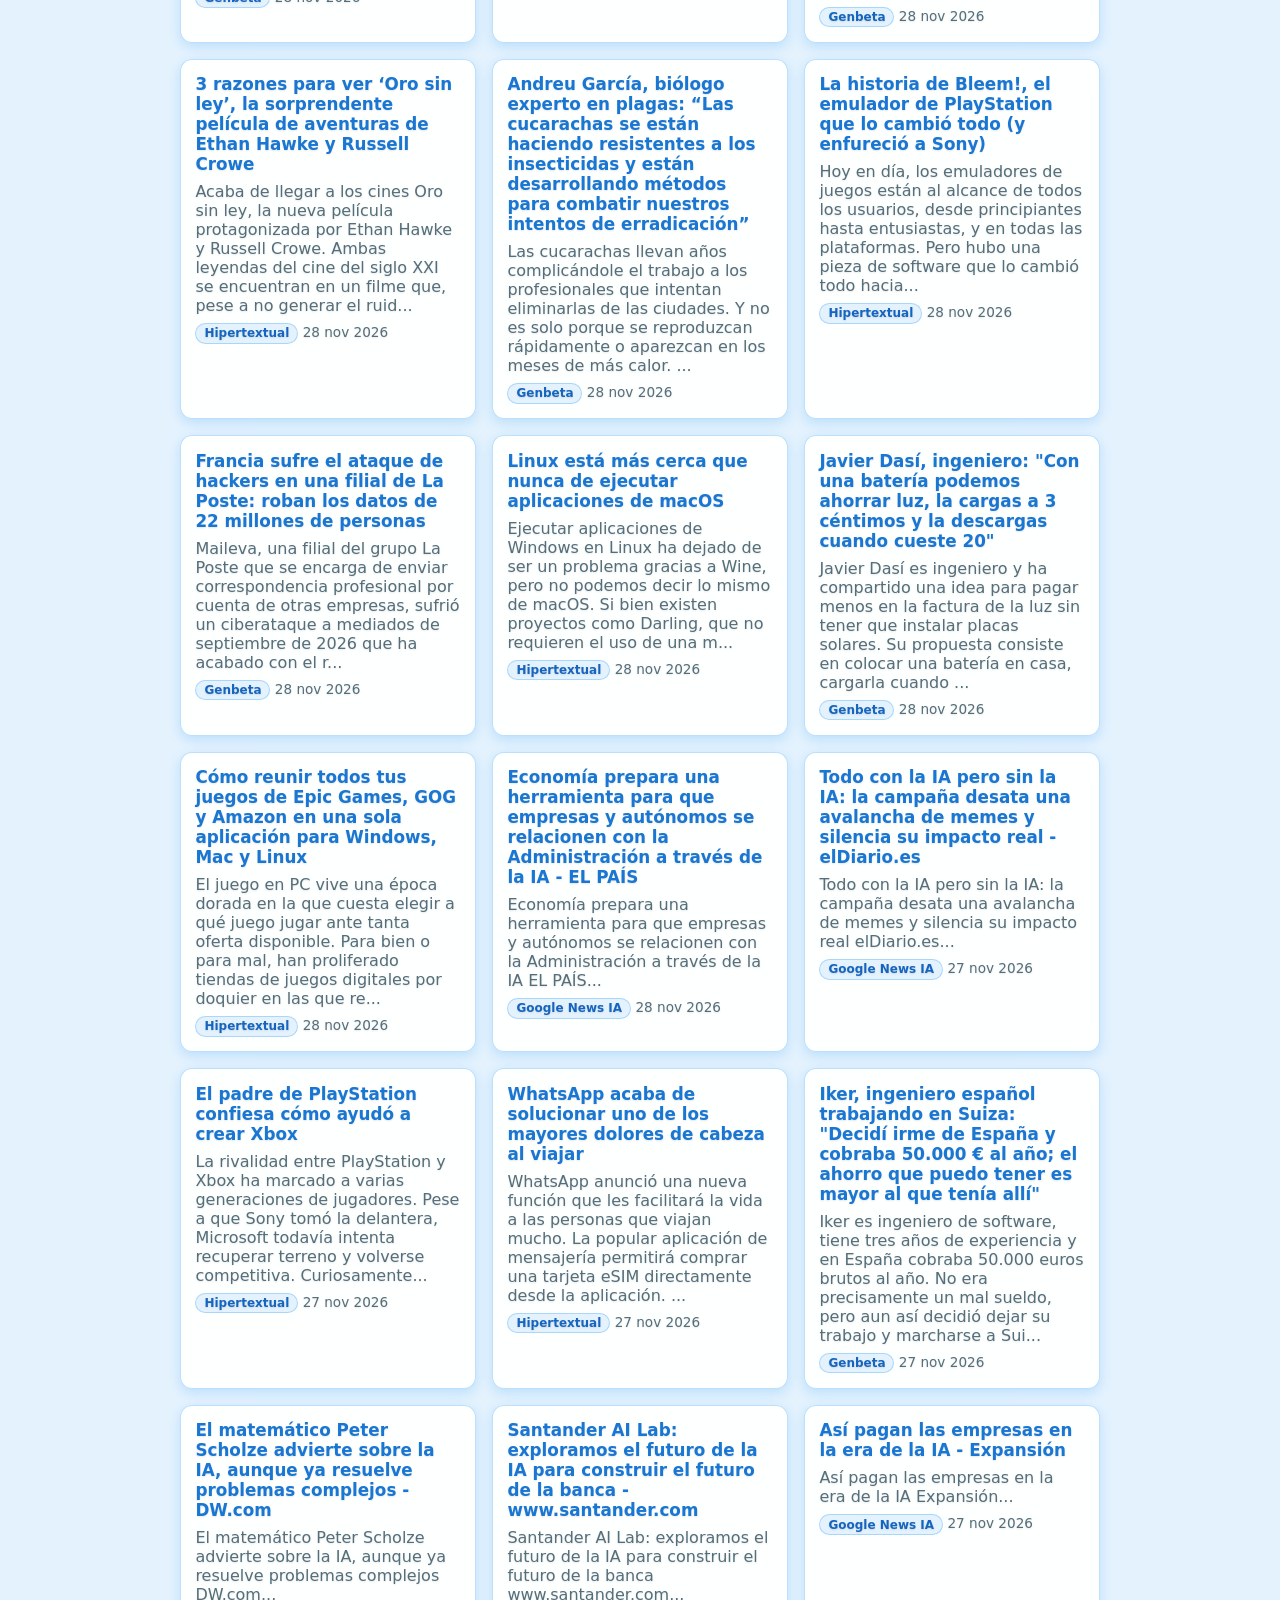
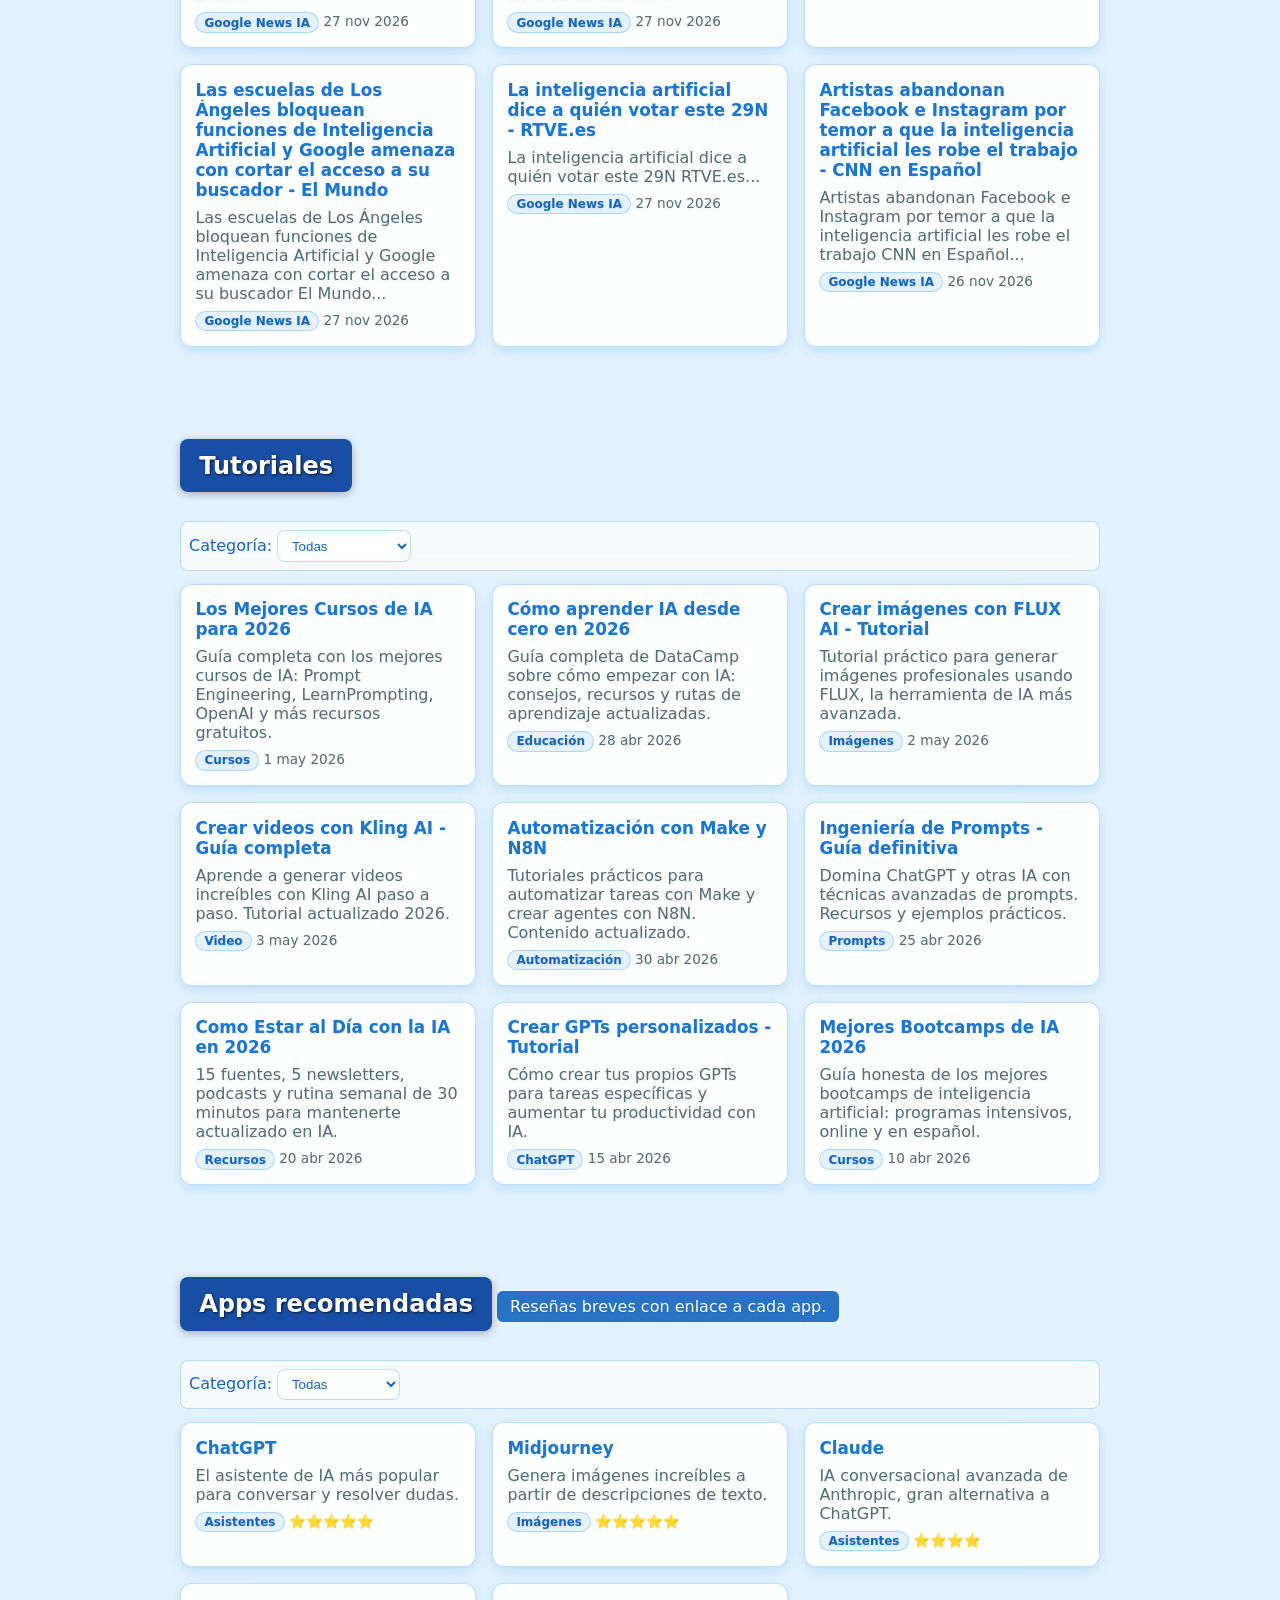
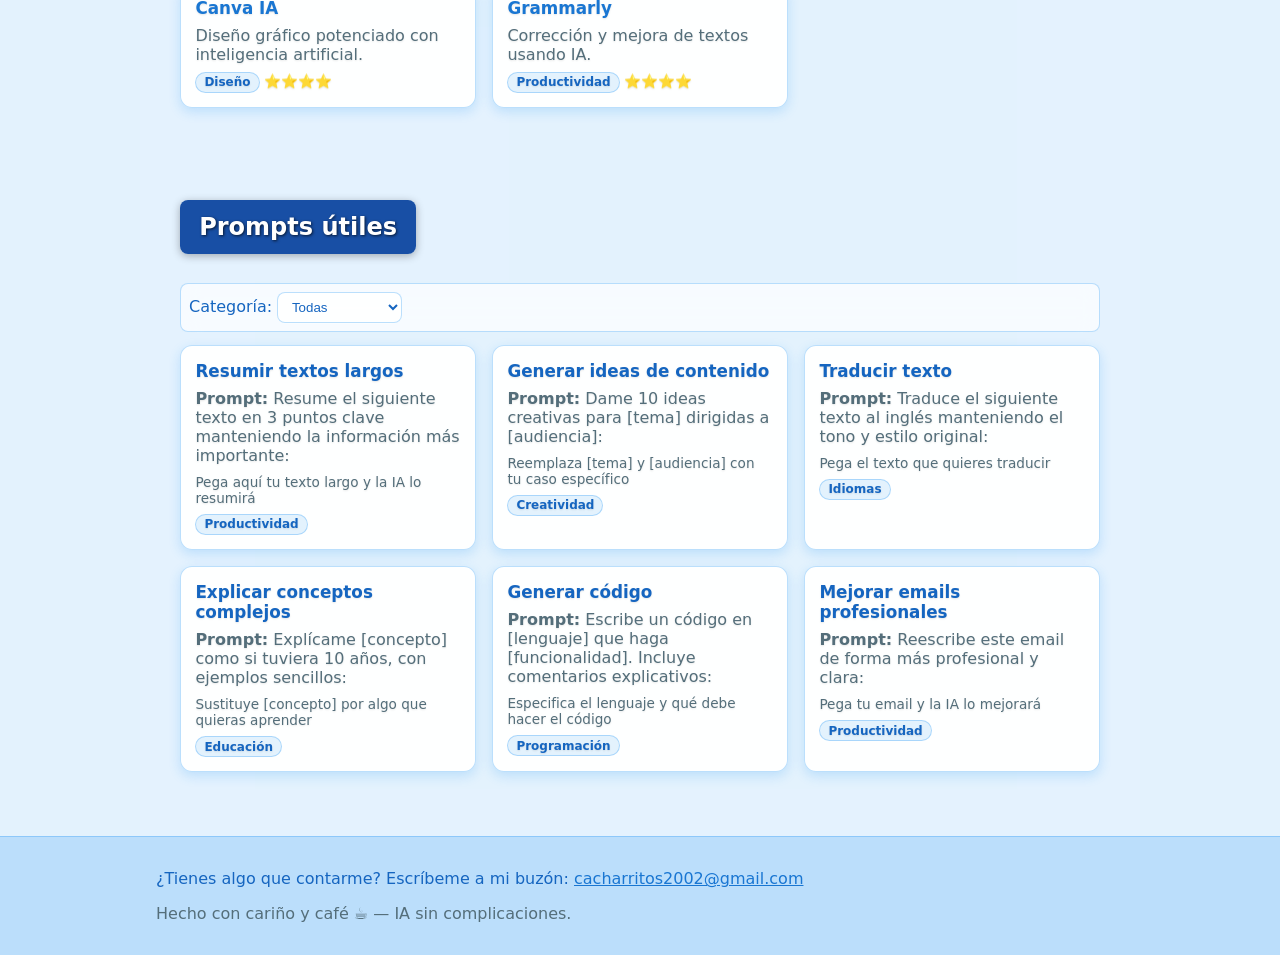
==== commit 3a3f0665: "chore: pre-render diario del contenido" ====
--- a/index.html
+++ b/index.html
@@ -145,27 +145,163 @@
       <ul id="newsList" class="card-list" aria-live="polite" itemprop="articleBody">
         <!-- PRERENDER:news:START -->
         <li class="card">
-          <h3><a href="https://hipertextual.com/cine-television/reestreno-spider-man-brand-new-day-escena-eliminada-avengers-doomsday/" target="_blank" rel="noopener">‘Spider-Man: Brand New Day’ vuelve a los cines con una escena eliminada que conecta con ‘Avengers: Doomsday’</a></h3>
-          <p>Menos de medio año después de su estreno, Spider-Man: Brand New Day se prepara para regresar a los cines. La cuarta entrega de la saga del arácnido, protagonizada por Tom Holland, volverá a la cartele...</p>
-          <div class="meta">
-            <span class="badge">Hipertextual</span>
-            <time datetime="2026-11-27T15:50:31.000Z">27 nov 2026</time>
-          </div>
-        </li>
-        <li class="card">
-          <h3><a href="https://www.genbeta.com/actualidad/reflexion-albert-einstein-personas-independientes-monotonia-soledad-vida-tranquila-estimulan-mente-creativa" target="_blank" rel="noopener">La reflexión de Albert Einstein sobre las personas independientes: &quot;La monotonía y la soledad de una vida tranquila estimulan la mente creativa&quot; </a></h3>
-          <p>Albert Einstein tenía una propuesta bastante peculiar para los jóvenes que querían dedicarse a la ciencia: trabajar en un faro. No lo decía de broma. En octubre de 1933, durante una intervención en Lo...</p>
-          <div class="meta">
-            <span class="badge">Genbeta</span>
-            <time datetime="2026-11-27T14:00:24.000Z">27 nov 2026</time>
-          </div>
-        </li>
-        <li class="card">
-          <h3><a href="https://news.google.com/rss/articles/CBMid0FVX3lxTE1sNFNZTC1naWdTSzFweHZVTnFuZzVfemVRYk0way15UEVfaUh0OHNJaWJUcFp5SV9zcDZYaExDZkdTZk5IdUVxd2Zxa2FhVVBaSDMwMVhOQ2p0dUlEQlVrUWRrWGN5UWp6UHh5R0ZSR0QzNWFEMWI4?oc=5" target="_blank" rel="noopener">V Congreso de Activos Digitales, IA y Sector Financiero - ICAM - Ilustre Colegio de la Abogacía de Madrid</a></h3>
-          <p>V Congreso de Activos Digitales, IA y Sector Financiero ICAM - Ilustre Colegio de la Abogacía de Madrid...</p>
-          <div class="meta">
-            <span class="badge">Google News IA</span>
-            <time datetime="2026-11-27T13:35:34.000Z">27 nov 2026</time>
+          <h3><a href="https://www.genbeta.com/actualidad/susanna-heiskanen-experta-limpieza-sueca-suecia-quedamos-para-limpiar-ordenar-amigos-vecinos-nunca-hacemos-solos" target="_blank" rel="noopener">Susanna Heiskanen, experta en limpieza sueca: &quot;En Suecia quedamos para limpiar y ordenar con amigos o vecinos. Nunca lo hacemos solos&quot; </a></h3>
+          <p>En Suecia hay comunidades de vecinos que quedan un día para barrer los patios, recoger hojas o poner en orden los espacios que comparten. Y no porque tengan contratada una empresa de limpieza, sino po...</p>
+          <div class="meta">
+            <span class="badge">Genbeta</span>
+            <time datetime="2026-11-28T14:00:28.000Z">28 nov 2026</time>
+          </div>
+        </li>
+        <li class="card">
+          <h3><a href="https://www.genbeta.com/nuevo/margarita-albanila-8-anos-experiencia-deje-administracion-ahora-gano-33-000-eur-al-ano-construccion" target="_blank" rel="noopener">Margarita, albañila con 8 años de experiencia: &quot;Dejé la administración y ahora gano 33.000 € al año en la construcción&quot; </a></h3>
+          <p>Margarita llevaba siete años en la construcción cuando contó su historia en una entrevista con El Español en marzo de 2026. Antes había pasado por trabajos que ella misma consideraba precarios, como l...</p>
+          <div class="meta">
+            <span class="badge">Genbeta</span>
+            <time datetime="2026-11-28T13:00:33.000Z">28 nov 2026</time>
+          </div>
+        </li>
+        <li class="card">
+          <h3><a href="https://hipertextual.com/cine-television/de-que-va-sanguine-la-ganadora-de-sitges-2026-y-que-ya-puedes-ver-en-cines/" target="_blank" rel="noopener">De qué va ‘Sanguine’, la ganadora de Sitges 2026 y que ya puedes ver en cines</a></h3>
+          <p>Sanguine, la cinta ganadora del Festival de Sitges de este año, aterrorizó y sorprendió a partes iguales al público de la ceremonia. Eso, debido a su combinación de una premisa retorcida con un aparta...</p>
+          <div class="meta">
+            <span class="badge">Hipertextual</span>
+            <time datetime="2026-11-28T13:00:00.000Z">28 nov 2026</time>
+          </div>
+        </li>
+        <li class="card">
+          <h3><a href="https://www.genbeta.com/actualidad/freidoras-aire-emiten-100-veces-compuestos-volatiles-que-otros-metodos-estudio" target="_blank" rel="noopener">Las freidoras de aire emiten hasta 100 veces menos compuestos volátiles que otros métodos, según un estudio </a></h3>
+          <p>Un equipo de investigadores de la Universidad de Birmingham ha descubierto que freír con aceite puede generar entre 10 y 100 veces más compuestos orgánicos volátiles que cocinar en una freidora de air...</p>
+          <div class="meta">
+            <span class="badge">Genbeta</span>
+            <time datetime="2026-11-28T12:00:25.000Z">28 nov 2026</time>
+          </div>
+        </li>
+        <li class="card">
+          <h3><a href="https://hipertextual.com/cine-television/todo-lo-que-debes-recordar-de-blade-runner-antes-de-ver-la-blade-runner-2099/" target="_blank" rel="noopener">Todo lo que debes recordar de Blade Runner antes de ver la ‘Blade Runner 2099’</a></h3>
+          <p>Blade Runner 2099 no es solo una nueva perspectiva del mundo creado por Ridley Scott en la década de 1980. Que lo es y por mérito propio. También es una reflexión acerca de la ciencia ficción como her...</p>
+          <div class="meta">
+            <span class="badge">Hipertextual</span>
+            <time datetime="2026-11-28T12:00:00.000Z">28 nov 2026</time>
+          </div>
+        </li>
+        <li class="card">
+          <h3><a href="https://www.genbeta.com/internacional/confucio-filosofo-chino-tenemos-dos-vidas-segunda-empieza-cuando-nos-damos-cuenta-que-solo-tenemos" target="_blank" rel="noopener">Confucio, filósofo chino: “Tenemos dos vidas y la segunda empieza cuando nos damos cuenta de que solo tenemos una” </a></h3>
+          <p>Es frecuente encontrarlo asociado a la frase “Tenemos dos vidas y la segunda empieza cuando nos damos cuenta de que solo tenemos una”. Sin embargo, no está probada su autoría. Se trata de una de aquel...</p>
+          <div class="meta">
+            <span class="badge">Genbeta</span>
+            <time datetime="2026-11-28T11:00:26.000Z">28 nov 2026</time>
+          </div>
+        </li>
+        <li class="card">
+          <h3><a href="https://hipertextual.com/cine-television/3-razones-para-ver-oro-sin-ley-la-sorprendente-pelicula-de-aventuras-de-ethan-hawke-y-russell-crowe/" target="_blank" rel="noopener">3 razones para ver ‘Oro sin ley’, la sorprendente película de aventuras de Ethan Hawke y Russell Crowe</a></h3>
+          <p>Acaba de llegar a los cines Oro sin ley, la nueva película protagonizada por Ethan Hawke y Russell Crowe. Ambas leyendas del cine del siglo XXI se encuentran en un filme que, pese a no generar el ruid...</p>
+          <div class="meta">
+            <span class="badge">Hipertextual</span>
+            <time datetime="2026-11-28T11:00:00.000Z">28 nov 2026</time>
+          </div>
+        </li>
+        <li class="card">
+          <h3><a href="https://www.genbeta.com/actualidad/andreu-garcia-biologo-experto-plagas-cucarachas-se-estan-haciendo-resistentes-a-insecticidas-estan-desarrollando-metodos-para-combatir-nuestros-intentos-erradicacion" target="_blank" rel="noopener">Andreu García, biólogo experto en plagas: “Las cucarachas se están haciendo resistentes a los insecticidas y están desarrollando métodos para combatir nuestros intentos de erradicación” </a></h3>
+          <p>Las cucarachas llevan años complicándole el trabajo a los profesionales que intentan eliminarlas de las ciudades. Y no es solo porque se reproduzcan rápidamente o aparezcan en los meses de más calor. ...</p>
+          <div class="meta">
+            <span class="badge">Genbeta</span>
+            <time datetime="2026-11-28T10:00:27.000Z">28 nov 2026</time>
+          </div>
+        </li>
+        <li class="card">
+          <h3><a href="https://hipertextual.com/videojuegos/historia-bleem-emulador-playstation-pc/" target="_blank" rel="noopener">La historia de Bleem!, el emulador de PlayStation que lo cambió todo (y enfureció a Sony)</a></h3>
+          <p>Hoy en día, los emuladores de juegos están al alcance de todos los usuarios, desde principiantes hasta entusiastas, y en todas las plataformas. Pero hubo una pieza de software que lo cambió todo hacia...</p>
+          <div class="meta">
+            <span class="badge">Hipertextual</span>
+            <time datetime="2026-11-28T10:00:00.000Z">28 nov 2026</time>
+          </div>
+        </li>
+        <li class="card">
+          <h3><a href="https://www.genbeta.com/seguridad/francia-sufre-ataque-hackers-filial-poste-roban-datos-22-millones-personas" target="_blank" rel="noopener">Francia sufre el ataque de hackers en una filial de La Poste: roban los datos de 22 millones de personas </a></h3>
+          <p>Maileva, una filial del grupo La Poste que se encarga de enviar correspondencia profesional por cuenta de otras empresas, sufrió un ciberataque a mediados de septiembre de 2026 que ha acabado con el r...</p>
+          <div class="meta">
+            <span class="badge">Genbeta</span>
+            <time datetime="2026-11-28T09:00:22.000Z">28 nov 2026</time>
+          </div>
+        </li>
+        <li class="card">
+          <h3><a href="https://hipertextual.com/software/linux-esta-mas-cerca-que-nunca-de-ejecutar-aplicaciones-de-macos/" target="_blank" rel="noopener">Linux está más cerca que nunca de ejecutar aplicaciones de macOS</a></h3>
+          <p>Ejecutar aplicaciones de Windows en Linux ha dejado de ser un problema gracias a Wine, pero no podemos decir lo mismo de macOS. Si bien existen proyectos como Darling, que no requieren el uso de una m...</p>
+          <div class="meta">
+            <span class="badge">Hipertextual</span>
+            <time datetime="2026-11-28T09:00:00.000Z">28 nov 2026</time>
+          </div>
+        </li>
+        <li class="card">
+          <h3><a href="https://www.genbeta.com/laboral/javier-dasi-ingeniero-bateria-podemos-ahorrar-luz-cargas-a-3-centimos-descargas-cuando-cueste-20" target="_blank" rel="noopener">Javier Dasí, ingeniero: &quot;Con una batería podemos ahorrar luz, la cargas a 3 céntimos y la descargas cuando cueste 20&quot; </a></h3>
+          <p>Javier Dasí es ingeniero y ha compartido una idea para pagar menos en la factura de la luz sin tener que instalar placas solares. Su propuesta consiste en colocar una batería en casa, cargarla cuando ...</p>
+          <div class="meta">
+            <span class="badge">Genbeta</span>
+            <time datetime="2026-11-28T08:00:22.000Z">28 nov 2026</time>
+          </div>
+        </li>
+        <li class="card">
+          <h3><a href="https://hipertextual.com/guias/heroic-games-launcher-lanzador-juegos-epic-gog-amazon/" target="_blank" rel="noopener">Cómo reunir todos tus juegos de Epic Games, GOG y Amazon en una sola aplicación para Windows, Mac y Linux</a></h3>
+          <p>El juego en PC vive una época dorada en la que cuesta elegir a qué juego jugar ante tanta oferta disponible. Para bien o para mal, han proliferado tiendas de juegos digitales por doquier en las que re...</p>
+          <div class="meta">
+            <span class="badge">Hipertextual</span>
+            <time datetime="2026-11-28T08:00:00.000Z">28 nov 2026</time>
+          </div>
+        </li>
+        <li class="card">
+          <h3><a href="https://news.google.com/rss/articles/[base64]?oc=5" target="_blank" rel="noopener">Economía prepara una herramienta para que empresas y autónomos se relacionen con la Administración a través de la IA - EL PAÍS</a></h3>
+          <p>Economía prepara una herramienta para que empresas y autónomos se relacionen con la Administración a través de la IA EL PAÍS...</p>
+          <div class="meta">
+            <span class="badge">Google News IA</span>
+            <time datetime="2026-11-28T04:30:01.000Z">28 nov 2026</time>
+          </div>
+        </li>
+        <li class="card">
+          <h3><a href="https://news.google.com/rss/articles/[base64]?oc=5" target="_blank" rel="noopener">Todo con la IA pero sin la IA: la campaña desata una avalancha de memes y silencia su impacto real - elDiario.es</a></h3>
+          <p>Todo con la IA pero sin la IA: la campaña desata una avalancha de memes y silencia su impacto real elDiario.es...</p>
+          <div class="meta">
+            <span class="badge">Google News IA</span>
+            <time datetime="2026-11-27T22:26:51.000Z">27 nov 2026</time>
+          </div>
+        </li>
+        <li class="card">
+          <h3><a href="https://hipertextual.com/videojuegos/padre-playstation-ayudo-crear-xbox-ken-kutaragi/" target="_blank" rel="noopener">El padre de PlayStation confiesa cómo ayudó a crear Xbox</a></h3>
+          <p>La rivalidad entre PlayStation y Xbox ha marcado a varias generaciones de jugadores. Pese a que Sony tomó la delantera, Microsoft todavía intenta recuperar terreno y volverse competitiva. Curiosamente...</p>
+          <div class="meta">
+            <span class="badge">Hipertextual</span>
+            <time datetime="2026-11-27T21:04:00.000Z">27 nov 2026</time>
+          </div>
+        </li>
+        <li class="card">
+          <h3><a href="https://hipertextual.com/mobile/whatsapp-comprar-esim-desde-la-app-viajes/" target="_blank" rel="noopener">WhatsApp acaba de solucionar uno de los mayores dolores de cabeza al viajar</a></h3>
+          <p>WhatsApp anunció una nueva función que les facilitará la vida a las personas que viajan mucho. La popular aplicación de mensajería permitirá comprar una tarjeta eSIM directamente desde la aplicación. ...</p>
+          <div class="meta">
+            <span class="badge">Hipertextual</span>
+            <time datetime="2026-11-27T20:02:00.000Z">27 nov 2026</time>
+          </div>
+        </li>
+        <li class="card">
+          <h3><a href="https://www.genbeta.com/laboral/iker-ingeniero-espanol-trabajando-suiza-decidi-irme-espana-cobraba-50-000-eur-al-ano-ahorro-que-puedo-tener-mayor-al-que-tenia-alli" target="_blank" rel="noopener">Iker, ingeniero español trabajando en Suiza: &quot;Decidí irme de España y cobraba 50.000 € al año; el ahorro que puedo tener es mayor al que tenía allí&quot; </a></h3>
+          <p>Iker es ingeniero de software, tiene tres años de experiencia y en España cobraba 50.000 euros brutos al año. No era precisamente un mal sueldo, pero aun así decidió dejar su trabajo y marcharse a Sui...</p>
+          <div class="meta">
+            <span class="badge">Genbeta</span>
+            <time datetime="2026-11-27T19:00:30.000Z">27 nov 2026</time>
+          </div>
+        </li>
+        <li class="card">
+          <h3><a href="https://news.google.com/rss/articles/[base64]?oc=5" target="_blank" rel="noopener">El matemático Peter Scholze advierte sobre la IA, aunque ya resuelve problemas complejos - DW.com</a></h3>
+          <p>El matemático Peter Scholze advierte sobre la IA, aunque ya resuelve problemas complejos DW.com...</p>
+          <div class="meta">
+            <span class="badge">Google News IA</span>
+            <time datetime="2026-11-27T17:52:23.000Z">27 nov 2026</time>
+          </div>
+        </li>
+        <li class="card">
+          <h3><a href="https://news.google.com/rss/articles/CBMiggFBVV95cUxObjAwUWlwUldrcUtMSEFyNWJfR2lmdHFNOUY5X0VRNFluV0p4N0t3alROZGNXT3MzUEhreDNZMVFpck54MFZzelNnX2loQ1o1a3F3cTlKN0hSai1Gd3B4cFlPZVF5V0VXLXQtM015UkZoVUZORkFQRHdGMHlNRko5eFhR?oc=5" target="_blank" rel="noopener">Santander AI Lab: exploramos el futuro de la IA para construir el futuro de la banca - www.santander.com</a></h3>
+          <p>Santander AI Lab: exploramos el futuro de la IA para construir el futuro de la banca www.santander.com...</p>
+          <div class="meta">
+            <span class="badge">Google News IA</span>
+            <time datetime="2026-11-27T15:01:42.000Z">27 nov 2026</time>
           </div>
         </li>
         <li class="card">
@@ -177,163 +313,27 @@
           </div>
         </li>
         <li class="card">
-          <h3><a href="https://www.genbeta.com/vivienda/ley-propiedad-horizontal-confirma-vecino-comunidad-deciden-instalar-camaras-zonas-comunes-puedes-apelar-al-articulo-17-3" target="_blank" rel="noopener">La Ley de Propiedad Horizontal lo confirma: si un vecino o la comunidad deciden instalar cámaras en zonas comunes, puedes apelar al artículo 17.3 </a></h3>
-          <p>Instalar cámaras de vigilancia en las zonas comunes de un edificio no es algo que pueda decidir un vecino por su cuenta, ni siquiera la comunidad de vecinos si no hay una votación con una mayoría conc...</p>
-          <div class="meta">
-            <span class="badge">Genbeta</span>
-            <time datetime="2026-11-27T13:00:24.000Z">27 nov 2026</time>
-          </div>
-        </li>
-        <li class="card">
-          <h3><a href="https://hipertextual.com/ofertas-descuentos/ofertas-black-friday-telefonos/" target="_blank" rel="noopener">Ofertas flash para este Black Friday: teléfonos, televisores, MacBooks…</a></h3>
-          <p>No hace falta esperar más. Aunque llevamos varias semanas de Black Friday hoy es el día grande. Viernes 27 de noviembre, día de las mejores ofertas del año y para celebrarlo, te traemos los mejores pr...</p>
-          <div class="meta">
-            <span class="badge">Hipertextual</span>
-            <time datetime="2026-11-27T12:02:51.000Z">27 nov 2026</time>
-          </div>
-        </li>
-        <li class="card">
-          <h3><a href="https://www.genbeta.com/actualidad/lara-ferreiro-psicologa-cuando-pedro-sanchez-recuerda-a-su-abuelo-esta-mostrando-que-significado-tiene-esa-relacion-para-modelos-familiares-pueden-convertirse-referencias-fundamentales" target="_blank" rel="noopener">Lara Ferreiro, psicóloga: &quot;Cuando Pedro Sánchez recuerda a su abuelo está mostrando qué significado tiene esa relación para él. Los modelos familiares pueden convertirse en referencias fundamentales&quot; </a></h3>
-          <p>Pedro Sánchez ha hablado en varias ocasiones de su abuelo, que tuvo que emigrar a Alemania durante la dictadura para mantener a su familia. También ha recordado algo bastante más cotidiano: las partid...</p>
-          <div class="meta">
-            <span class="badge">Genbeta</span>
-            <time datetime="2026-11-27T12:00:22.000Z">27 nov 2026</time>
-          </div>
-        </li>
-        <li class="card">
-          <h3><a href="https://news.google.com/rss/articles/[base64]?oc=5" target="_blank" rel="noopener">La IA llega a las promesas electorales de PP, PSOE, Vox, Frente Amplio y Podemos con distintas prioridades - Valencia Plaza</a></h3>
-          <p>La IA llega a las promesas electorales de PP, PSOE, Vox, Frente Amplio y Podemos con distintas prioridades Valencia Plaza...</p>
-          <div class="meta">
-            <span class="badge">Google News IA</span>
-            <time datetime="2026-11-27T11:59:19.000Z">27 nov 2026</time>
-          </div>
-        </li>
-        <li class="card">
-          <h3><a href="https://news.google.com/rss/articles/[base64]?oc=5" target="_blank" rel="noopener">Vídeo | IA y derechos de autor: ¿quién protege la creatividad humana? - EL PAÍS</a></h3>
-          <p>Vídeo | IA y derechos de autor: ¿quién protege la creatividad humana? EL PAÍS...</p>
-          <div class="meta">
-            <span class="badge">Google News IA</span>
-            <time datetime="2026-11-27T10:30:13.000Z">27 nov 2026</time>
-          </div>
-        </li>
-        <li class="card">
-          <h3><a href="https://www.genbeta.com/laboral/sepe-concedera-a-partir-2027-subsidio-desempleo-a-trabajadores-acreditan-rentas-inferiores-a-964-euros-brutos-mensuales" target="_blank" rel="noopener">El SEPE concederá a partir de 2027 el subsidio por desempleo a los trabajadores si acreditan rentas inferiores a 964 euros brutos mensuales </a></h3>
-          <p>Si estás cobrando un subsidio por desempleo o tienes pensado solicitarlo el próximo año, hay un cambio que te interesa conocer. El Gobierno aprobó el 17 de noviembre la subida del Salario Mínimo Inter...</p>
-          <div class="meta">
-            <span class="badge">Genbeta</span>
-            <time datetime="2026-11-27T10:00:25.000Z">27 nov 2026</time>
-          </div>
-        </li>
-        <li class="card">
-          <h3><a href="https://www.genbeta.com/actualidad/cocineros-nutricionistas-coinciden-salmon-sera-saludable-jugoso-cocinas-zumo-naranja-vez-aceite" target="_blank" rel="noopener">Los los cocineros y nutricionistas coinciden: &quot;El salmón será más saludable y jugoso si lo cocinas con zumo de naranja en vez de con aceite.&quot; </a></h3>
-          <p>Si tienes un par de lomos de salmón en la nevera y te apetece algo diferente de la plancha de siempre, puedes probar de una receta de salmón a la naranja y tirar de esta fruta para preparar una salsa ...</p>
-          <div class="meta">
-            <span class="badge">Genbeta</span>
-            <time datetime="2026-11-27T09:00:23.000Z">27 nov 2026</time>
-          </div>
-        </li>
-        <li class="card">
-          <h3><a href="https://hipertextual.com/cine-television/hechizo-bienvenidos-a-hexe-disney-critica/" target="_blank" rel="noopener">‘Hechizo: Bienvenidos a Hexe’ (★★★☆☆): a Disney le falta ambición para encontrar su magia</a></h3>
-          <p>Disney acaba de estrenar en cines su nueva película de animación, Hechizo: Bienvenidos a Hexe. La compañía por fin ha optado por una nueva película original tres años después de Wish y tras encadenar ...</p>
-          <div class="meta">
-            <span class="badge">Hipertextual</span>
-            <time datetime="2026-11-27T08:11:17.000Z">27 nov 2026</time>
-          </div>
-        </li>
-        <li class="card">
-          <h3><a href="https://www.genbeta.com/espana/unamuno-escritor-filosofo-que-uno-que-se-cree-ser-que-le-cree-otro" target="_blank" rel="noopener">Unamuno, escritor y filósofo: “El que uno es, el que se cree ser y el que le cree otro” </a></h3>
-          <p>“El que uno es, el que se cree ser y el que le cree otro”, escribió Miguel de Unamuno. Se trata de un problema que tenemos todos los que subimos una foto a algún sitio. La diferencia entre lo que somo...</p>
-          <div class="meta">
-            <span class="badge">Genbeta</span>
-            <time datetime="2026-11-27T08:00:22.000Z">27 nov 2026</time>
-          </div>
-        </li>
-        <li class="card">
-          <h3><a href="https://news.google.com/rss/articles/[base64]?oc=5" target="_blank" rel="noopener">Los expertos aconsejan no dejar que la IA sustituya el criterio humano a la hora de votar: &quot;No te creas lo primero que te dice&quot; - RTVE.es</a></h3>
-          <p>Los expertos aconsejan no dejar que la IA sustituya el criterio humano a la hora de votar: &quot;No te creas lo primero que te dice&quot; RTVE.es...</p>
+          <h3><a href="https://news.google.com/rss/articles/[base64]?oc=5" target="_blank" rel="noopener">Las escuelas de Los Ángeles bloquean funciones de Inteligencia Artificial y Google amenaza con cortar el acceso a su buscador - El Mundo</a></h3>
+          <p>Las escuelas de Los Ángeles bloquean funciones de Inteligencia Artificial y Google amenaza con cortar el acceso a su buscador El Mundo...</p>
+          <div class="meta">
+            <span class="badge">Google News IA</span>
+            <time datetime="2026-11-27T09:54:27.000Z">27 nov 2026</time>
+          </div>
+        </li>
+        <li class="card">
+          <h3><a href="https://news.google.com/rss/articles/[base64]?oc=5" target="_blank" rel="noopener">La inteligencia artificial dice a quién votar este 29N - RTVE.es</a></h3>
+          <p>La inteligencia artificial dice a quién votar este 29N RTVE.es...</p>
           <div class="meta">
             <span class="badge">Google News IA</span>
             <time datetime="2026-11-27T06:10:00.000Z">27 nov 2026</time>
           </div>
         </li>
         <li class="card">
-          <h3><a href="https://news.google.com/rss/articles/[base64]?oc=5" target="_blank" rel="noopener">Si te preocupa la inmigración, la IA no te dirá a quién votar - La Vanguardia</a></h3>
-          <p>Si te preocupa la inmigración, la IA no te dirá a quién votar La Vanguardia...</p>
-          <div class="meta">
-            <span class="badge">Google News IA</span>
-            <time datetime="2026-11-27T05:00:00.000Z">27 nov 2026</time>
-          </div>
-        </li>
-        <li class="card">
-          <h3><a href="https://news.google.com/rss/articles/[base64]?oc=5" target="_blank" rel="noopener">Inteligencia artificial e interculturalidad - La Vanguardia</a></h3>
-          <p>Inteligencia artificial e interculturalidad La Vanguardia...</p>
-          <div class="meta">
-            <span class="badge">Google News IA</span>
-            <time datetime="2026-11-27T04:15:00.000Z">27 nov 2026</time>
-          </div>
-        </li>
-        <li class="card">
-          <h3><a href="https://news.google.com/rss/articles/CBMif0FVX3lxTFB2ejhabkhRZ0N6NE5WQ3VIYlNZd01qVVlKcldrSG41RWNtLTBENW4xS3NCMU1ZcEUydk02RGdKS2JMbS1iVEpFVTBuc01EMjVjSEdUeW5BWGtLdks0VlNYLWVJd1N1NldIa3ktMXpwcHFfbUlPU2c3SmpmNUZTRFU?oc=5" target="_blank" rel="noopener">Peter Gabriel, 50 años de música y tecnología: &quot;La IA va a superarnos en todo, también a nivel creativo&quot; - El Mundo</a></h3>
-          <p>Peter Gabriel, 50 años de música y tecnología: &quot;La IA va a superarnos en todo, también a nivel creativo&quot; El Mundo...</p>
-          <div class="meta">
-            <span class="badge">Google News IA</span>
-            <time datetime="2026-11-26T21:00:46.000Z">26 nov 2026</time>
-          </div>
-        </li>
-        <li class="card">
-          <h3><a href="https://hipertextual.com/videojuegos/gta-6-rob-nelson-mayor-secreto-a-salvo-rockstar/" target="_blank" rel="noopener">¿Cómo logró ‘GTA 6’ mantener a salvo su secreto más importante? Rockstar responde</a></h3>
-          <p>ATENCIÓN: Este artículo incluye SPOILERS de GTA 6. Si todavía no lo has jugado, te recomendamos no continuar leyendo. Ya pasó una semana desde que Rockstar Games lanzó el esperadísimo GTA 6, que sigue...</p>
-          <div class="meta">
-            <span class="badge">Hipertextual</span>
-            <time datetime="2026-11-26T20:33:21.000Z">26 nov 2026</time>
-          </div>
-        </li>
-        <li class="card">
-          <h3><a href="https://www.genbeta.com/actualidad/paula-23-anos-he-durado-dia-trabajo-tiempo-buscando-fin-consigo-empleo-al-final-no-me-gusta" target="_blank" rel="noopener">Paula, 23 años: &quot;He durado un día en el trabajo. Tanto tiempo buscando, por fin consigo empleo y al final no me gusta&quot; </a></h3>
-          <p>Paula tiene 23 años y llevaba bastante tiempo buscando trabajo hasta que, por fin, consiguió que la contrataran. El problema llegó cuando empezó a conocer el puesto y se dio cuenta de que no era lo qu...</p>
-          <div class="meta">
-            <span class="badge">Genbeta</span>
-            <time datetime="2026-11-26T19:00:23.000Z">26 nov 2026</time>
-          </div>
-        </li>
-        <li class="card">
-          <h3><a href="https://hipertextual.com/videojuegos/gta-6-record-lanzamiento-fisico-caja-sin-disco/" target="_blank" rel="noopener">‘GTA 6’ rompe el récord de estreno en físico en España… con una caja sin disco</a></h3>
-          <p>Cada día que pasa nos encontramos con nuevos logros de GTA 6. Lo nuevo de Rockstar Games ha tenido un debut formidable tanto en críticas como en ventas, generando varios miles de millones de dólares e...</p>
-          <div class="meta">
-            <span class="badge">Hipertextual</span>
-            <time datetime="2026-11-26T18:45:00.000Z">26 nov 2026</time>
-          </div>
-        </li>
-        <li class="card">
-          <h3><a href="https://hipertextual.com/inteligencia-artificial/gemini-notebook-mejora-flashcards-imagenes-recordatorios/" target="_blank" rel="noopener">Gemini Notebook (NotebookLM) lanza una función que ayuda a recordar información sin  tanto esfuerzo</a></h3>
-          <p>Google ha lanzado un cúmulo de funciones para Gemini Notebook que ayudarán a las personas que estudian o necesitan memorizar las cosas. La actualización más reciente añade soporte para imágenes en las...</p>
-          <div class="meta">
-            <span class="badge">Hipertextual</span>
-            <time datetime="2026-11-26T17:48:32.000Z">26 nov 2026</time>
-          </div>
-        </li>
-        <li class="card">
-          <h3><a href="https://hipertextual.com/ofertas-descuentos/ofertas-black-friday-areneros/" target="_blank" rel="noopener">El Black Friday más allá de teléfonos y ordenadores: areneros autolimpiables, proyectores y cámaras dashcams</a></h3>
-          <p>Muchas personas aprovechan el Black Friday para comprar teléfonos, televisores, portátiles y otros productos bastante caros. Sin embargo, el Black Friday afecta a todo y puedes encontrar novedades en ...</p>
-          <div class="meta">
-            <span class="badge">Hipertextual</span>
-            <time datetime="2026-11-26T16:49:49.000Z">26 nov 2026</time>
-          </div>
-        </li>
-        <li class="card">
-          <h3><a href="https://www.genbeta.com/internacional/pusieron-marcha-tren-7-6-kilometros-696-vagones-aseguran-que-han-batido-record-mundial-longitud" target="_blank" rel="noopener">Pusieron en marcha un tren de 7,6 kilómetros con 696 vagones y aseguran que han batido el récord mundial de longitud</a></h3>
-          <p>En los trenes de mercancías, lo primero que se suele ver son las locomotoras. En esta prueba de Transnet Freight Rail también había algunas repartidas entre los vagones. La operadora estatal sudafrica...</p>
-          <div class="meta">
-            <span class="badge">Genbeta</span>
-            <time datetime="2026-11-26T16:44:00.000Z">26 nov 2026</time>
-          </div>
-        </li>
-        <li class="card">
-          <h3><a href="https://hipertextual.com/apple/apple-aun-trabaja-en-el-ipad-plegable-pero-no-te-hagas-ilusiones/" target="_blank" rel="noopener">Apple no tira la toalla con el iPad plegable, pero no te hagas muchas ilusiones</a></h3>
-          <p>Los rumores de que Apple trabaja en un iPad plegable no son nuevos. Las especulaciones en torno a este dispositivo son tan antiguas como las del recientemente lanzado iPhone Duo, pero todo apunta a qu...</p>
-          <div class="meta">
-            <span class="badge">Hipertextual</span>
-            <time datetime="2026-11-26T15:40:00.000Z">26 nov 2026</time>
+          <h3><a href="https://news.google.com/rss/articles/[base64]?oc=5" target="_blank" rel="noopener">Artistas abandonan Facebook e Instagram por temor a que la inteligencia artificial les robe el trabajo - CNN en Español</a></h3>
+          <p>Artistas abandonan Facebook e Instagram por temor a que la inteligencia artificial les robe el trabajo CNN en Español...</p>
+          <div class="meta">
+            <span class="badge">Google News IA</span>
+            <time datetime="2026-11-26T12:10:00.000Z">26 nov 2026</time>
           </div>
         </li>
         <!-- PRERENDER:news:END -->
